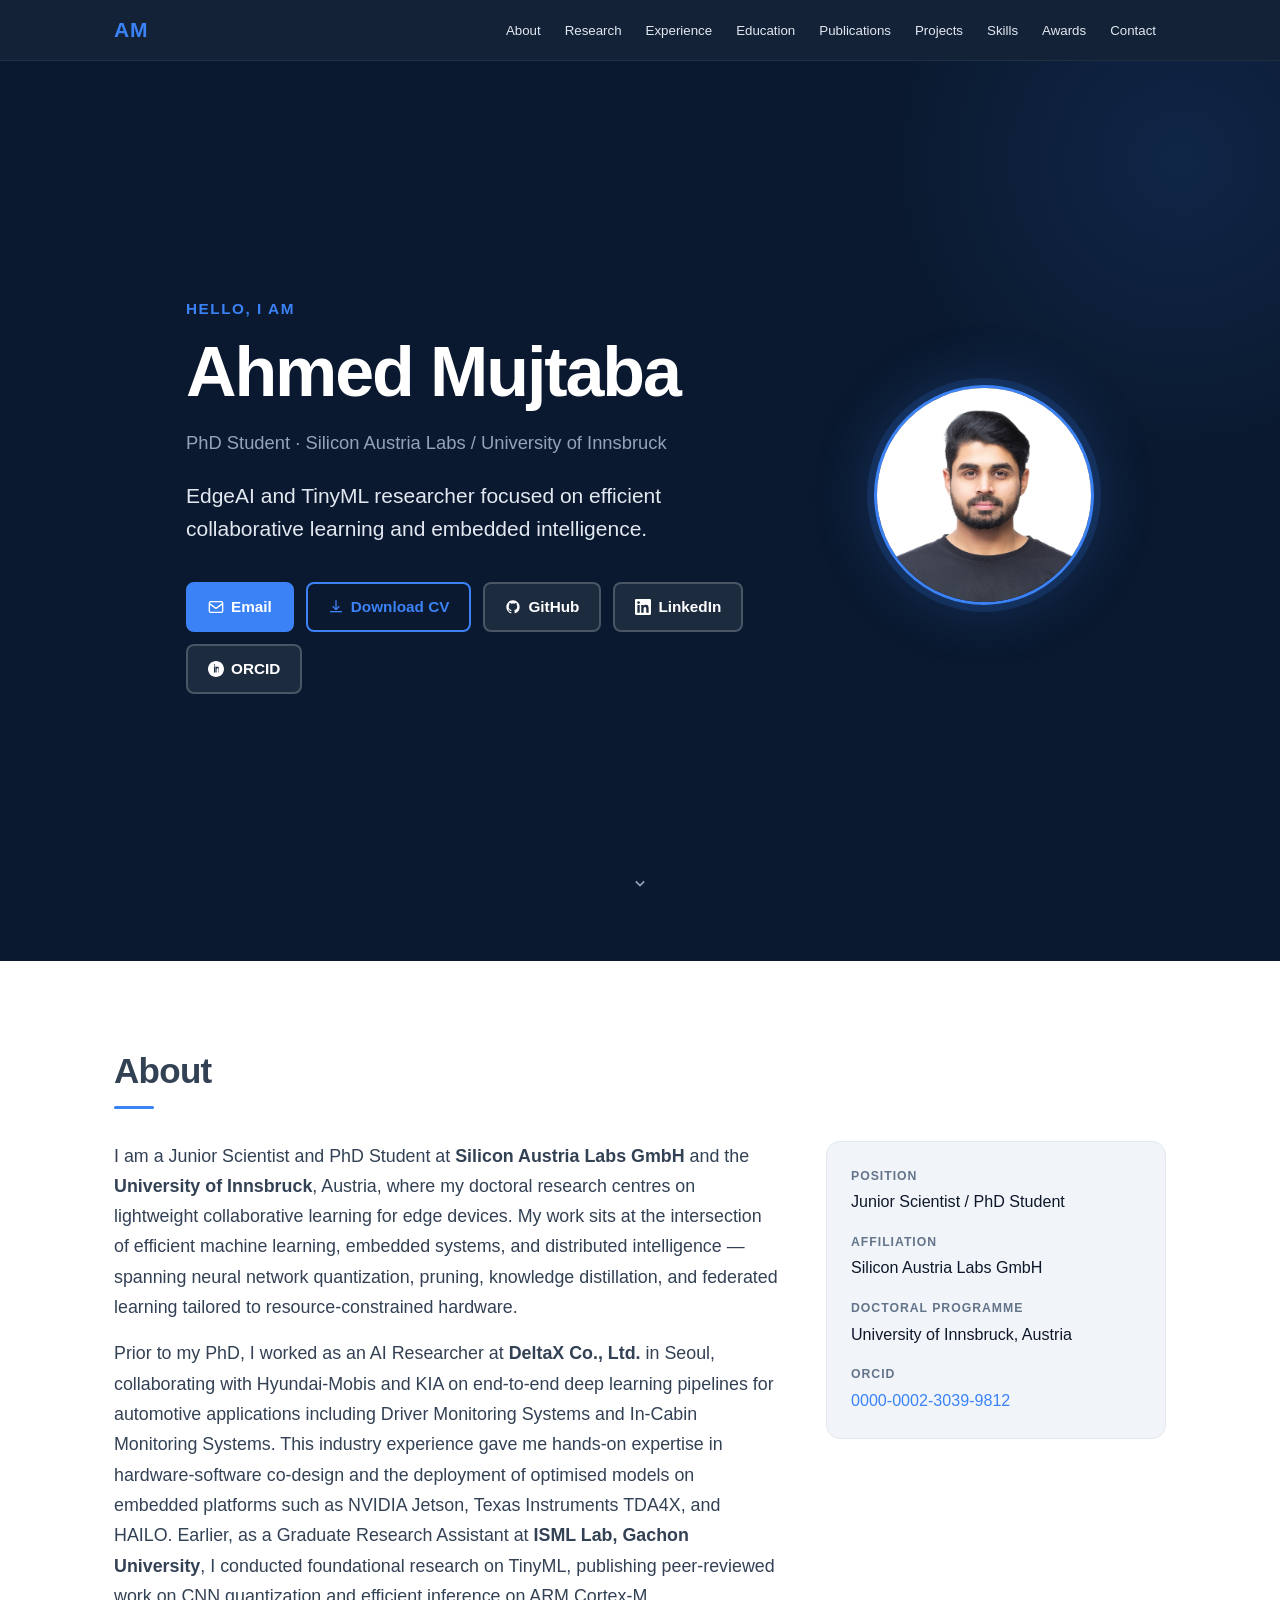
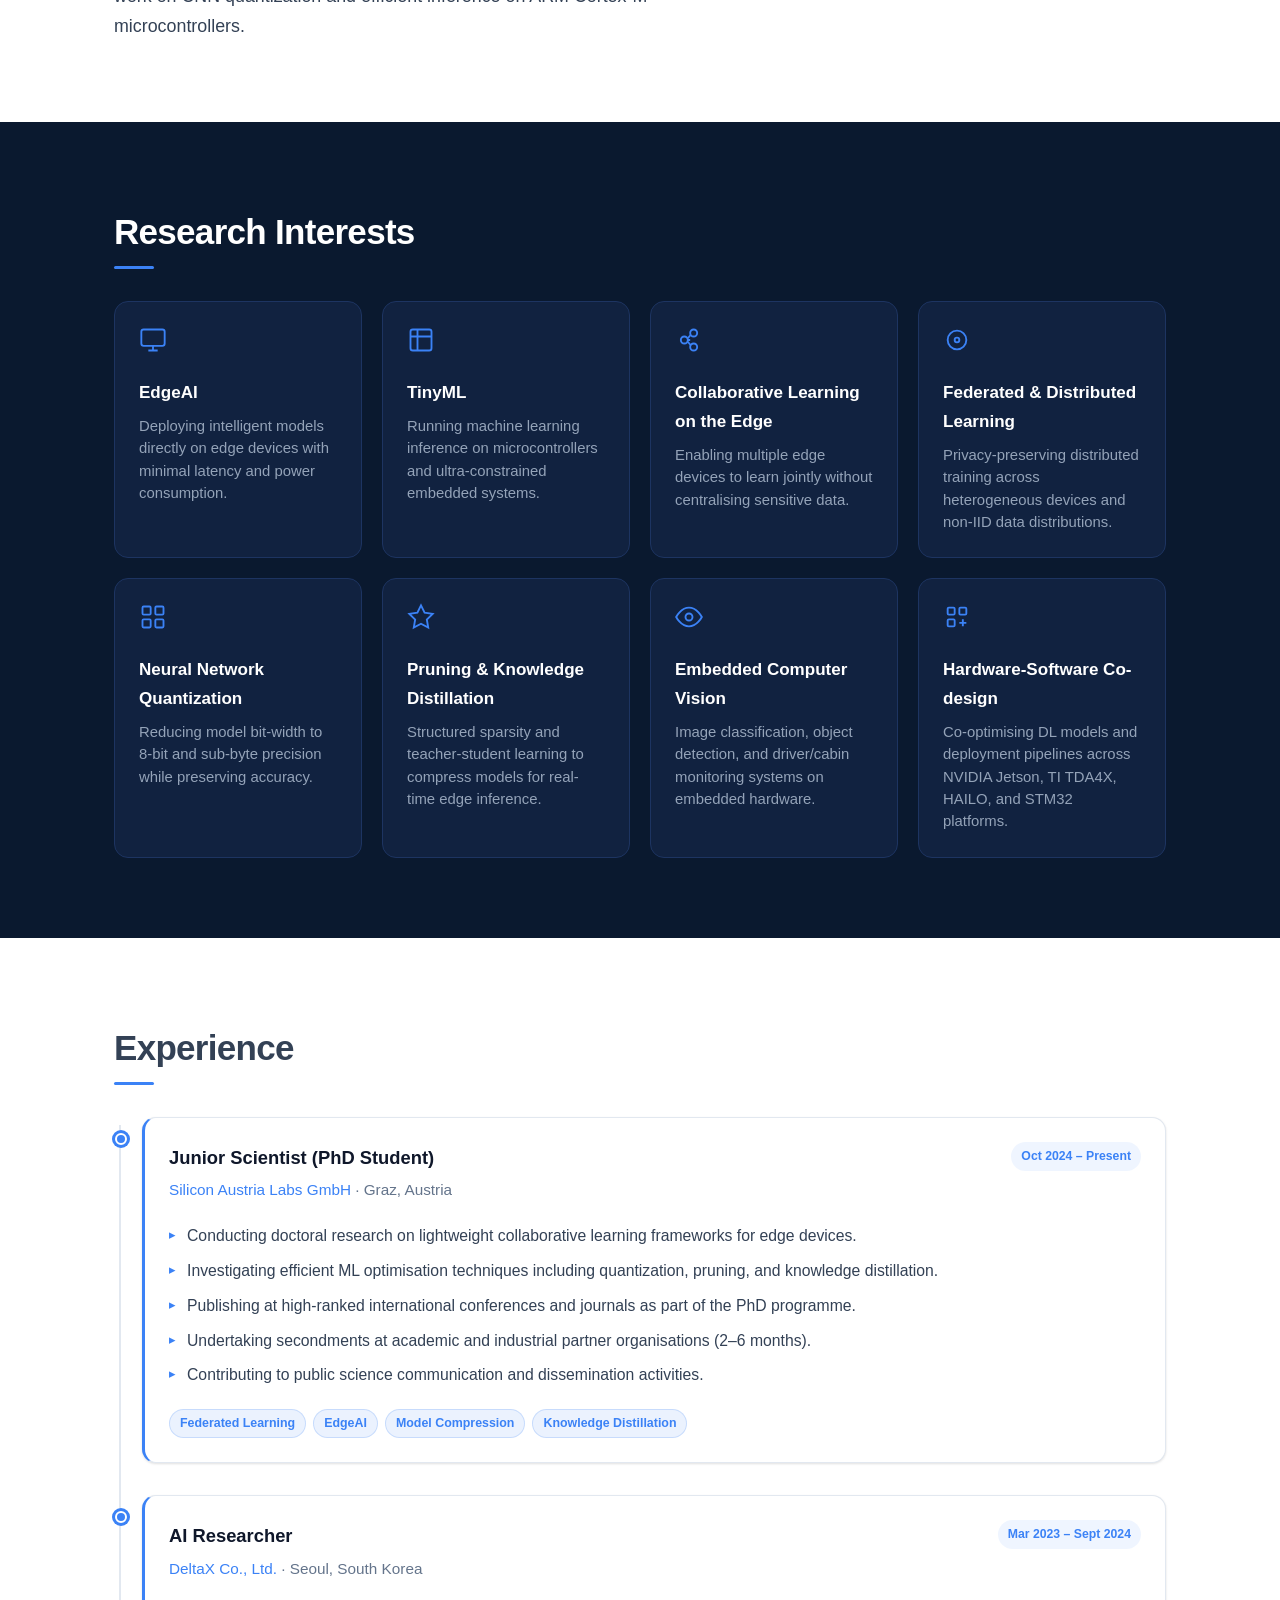
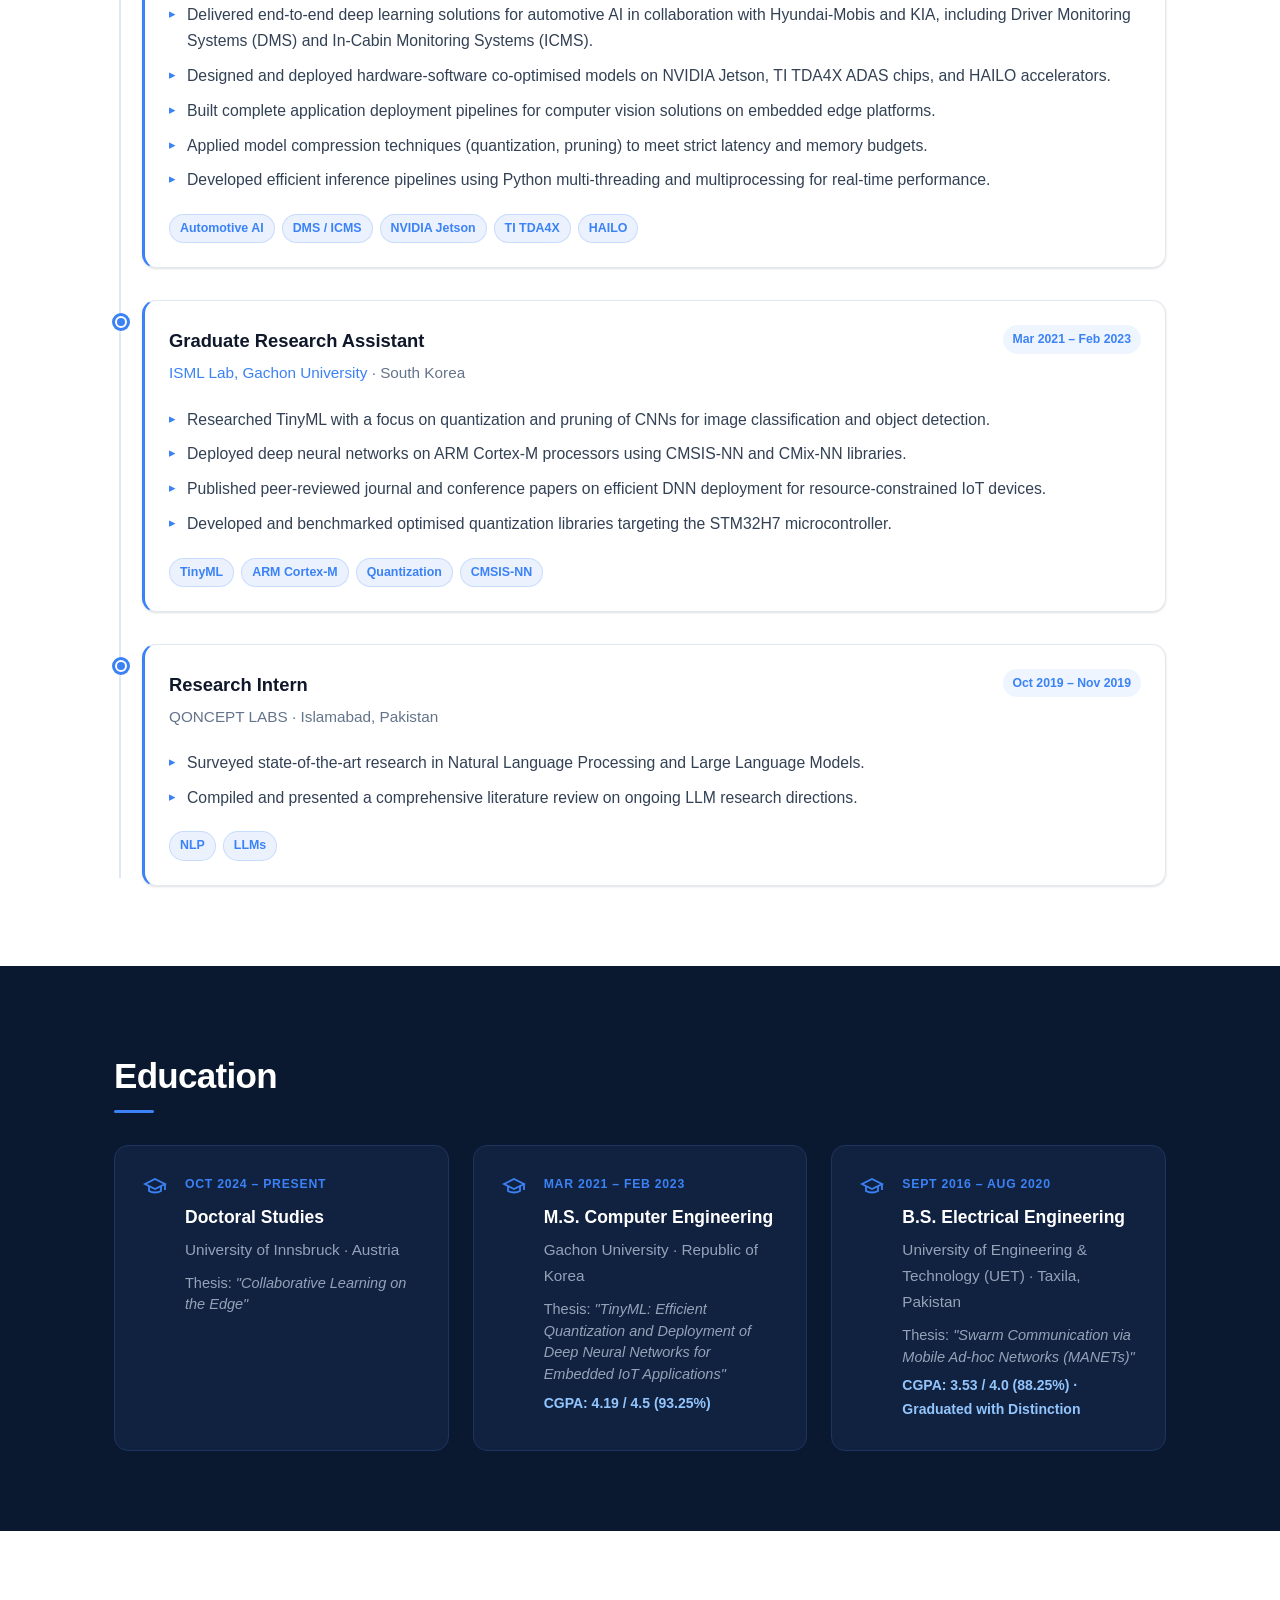
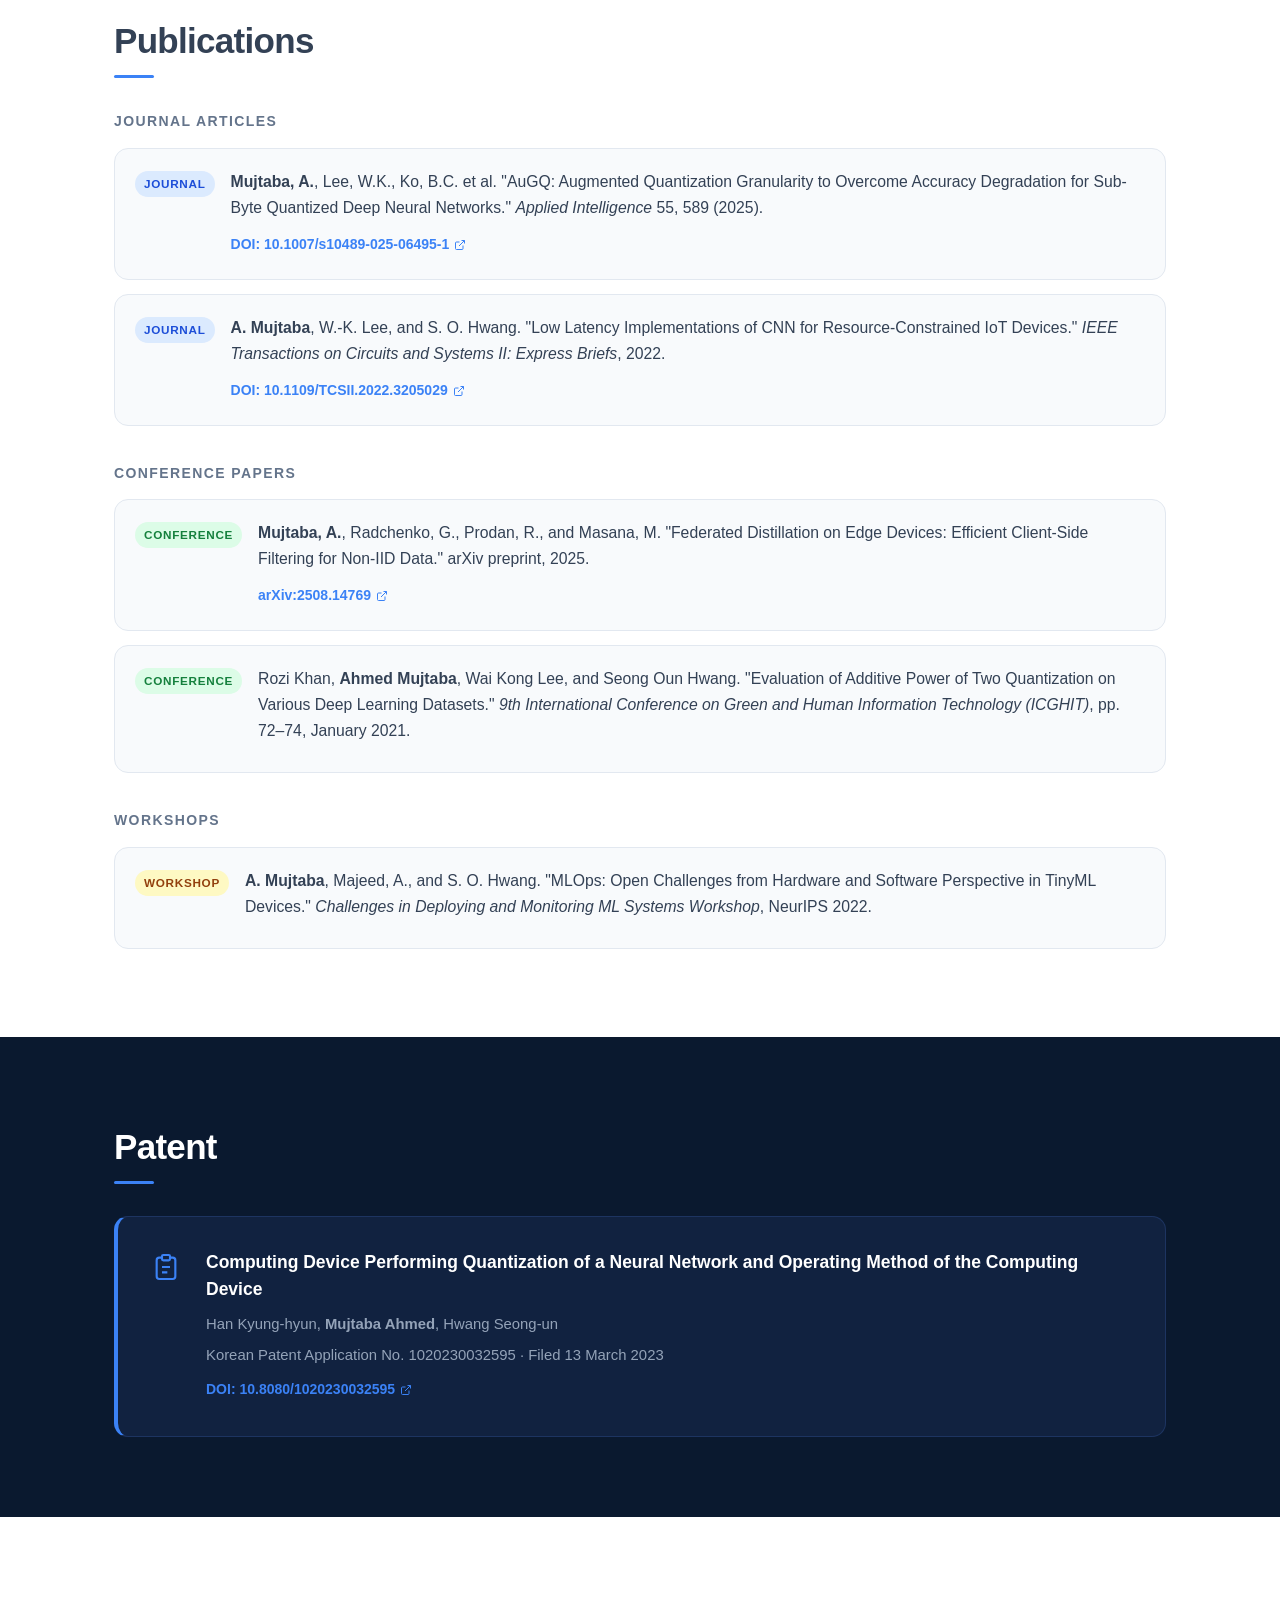
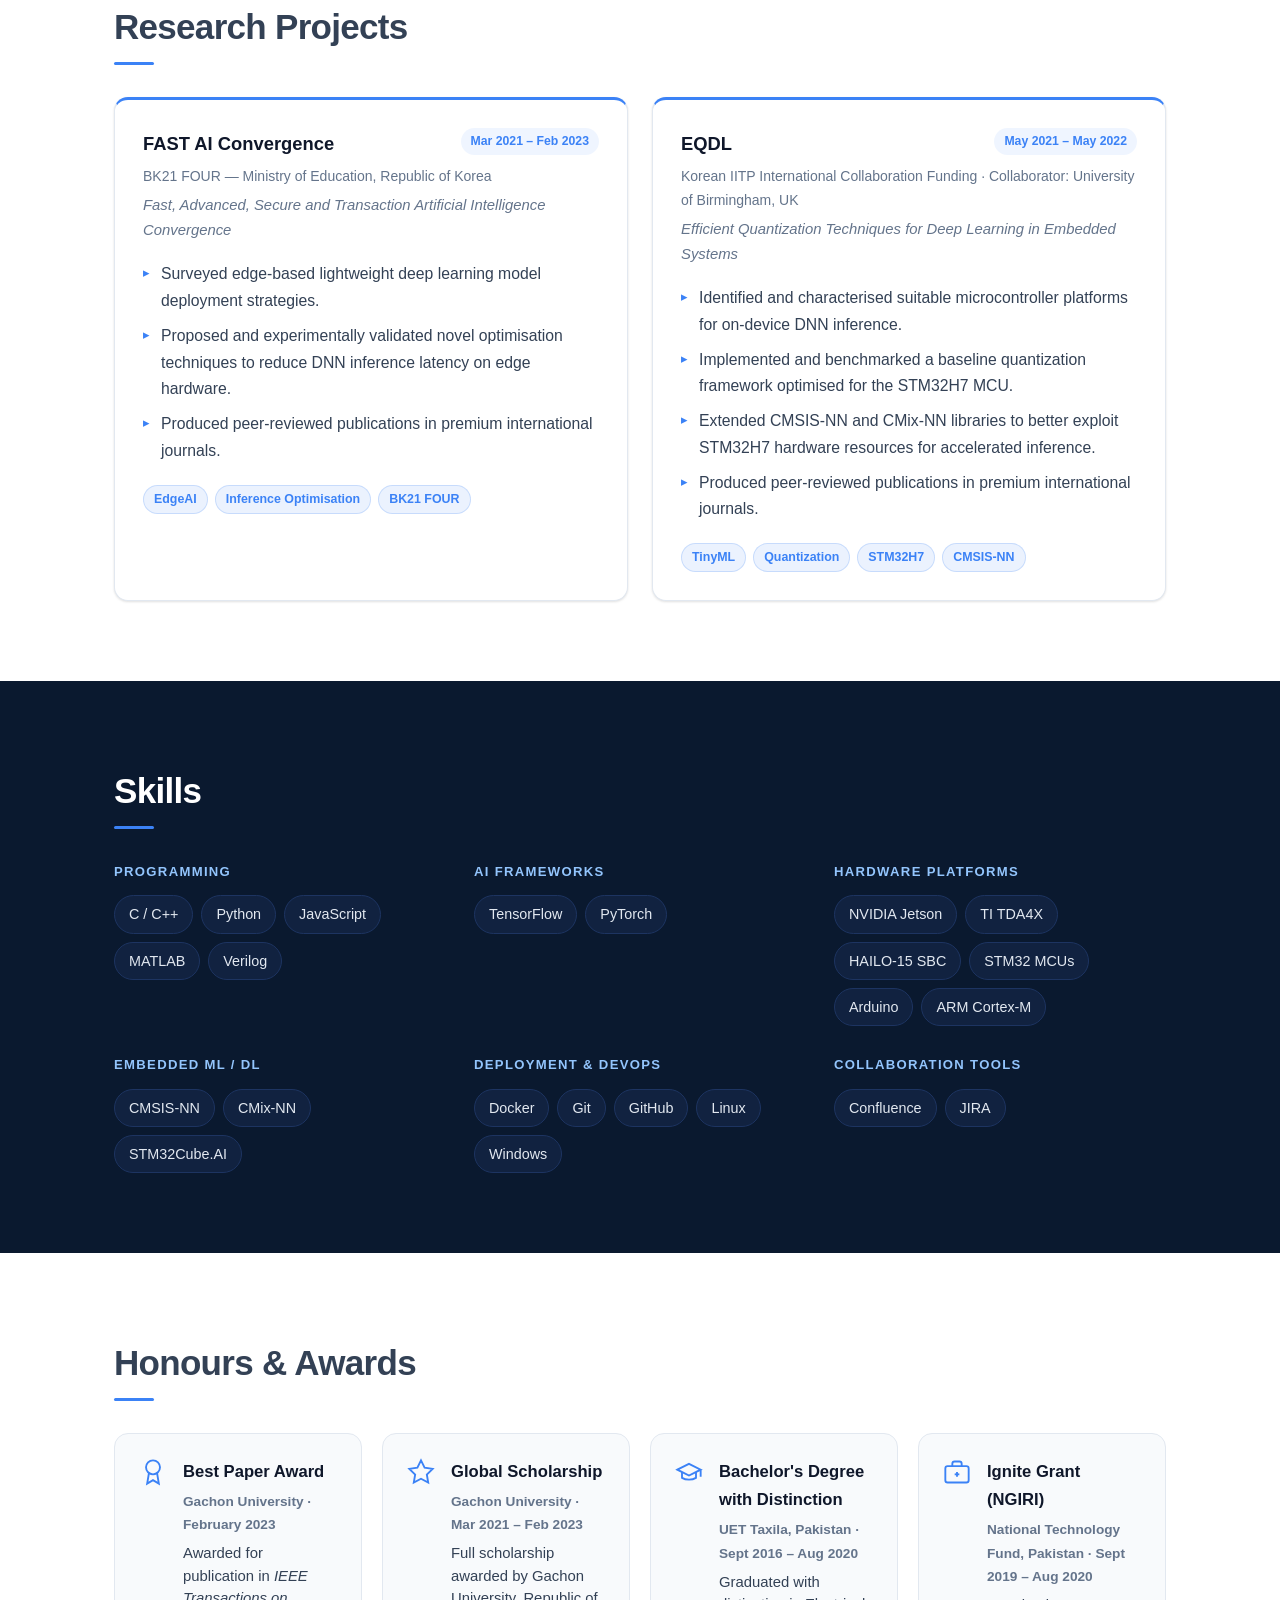
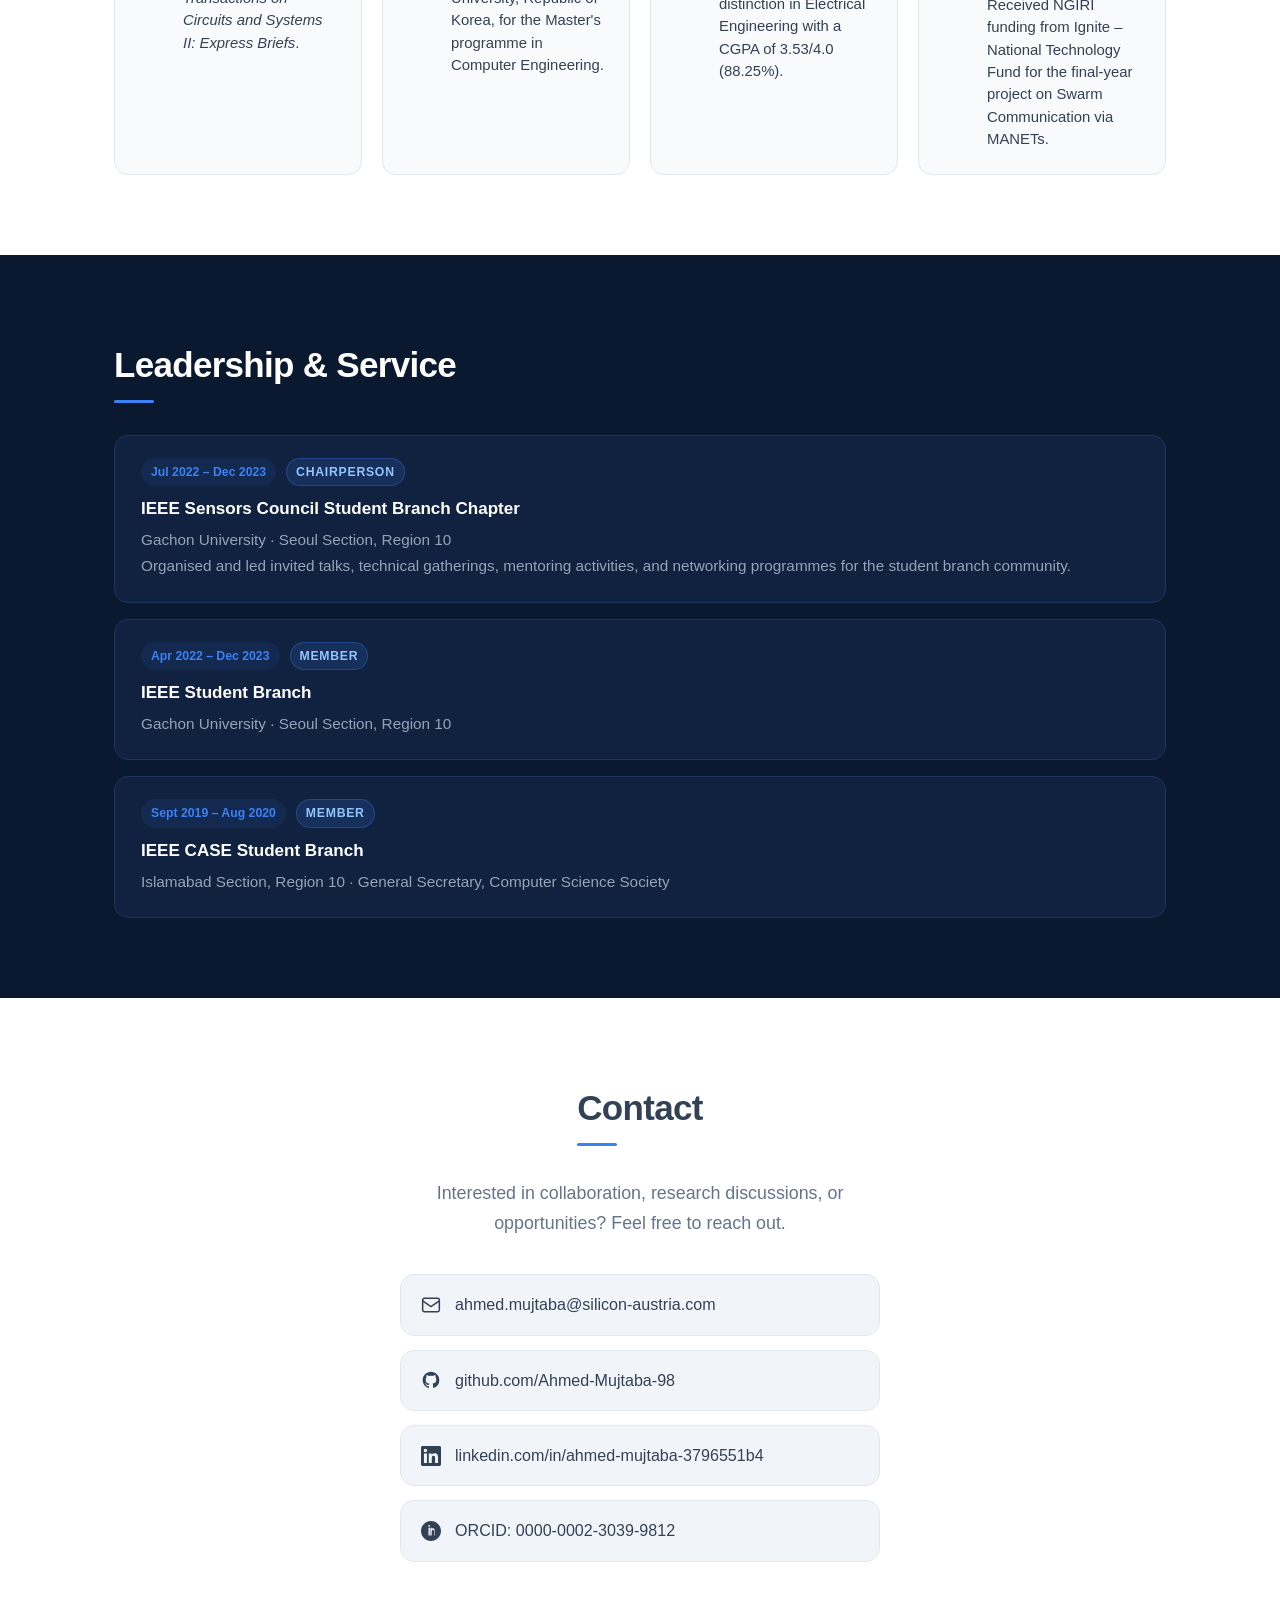
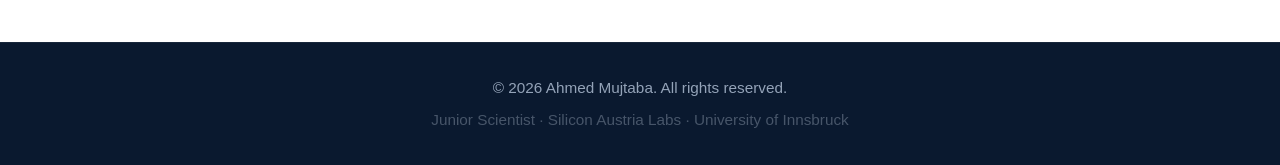
==== index.html @ 3d86408a "index add google tag" ====
<!DOCTYPE html>
<html lang="en">
<head>
  <meta charset="UTF-8" />
  <meta name="viewport" content="width=device-width, initial-scale=1.0" />

  <!-- Primary SEO -->
  <title>Ahmed Mujtaba | EdgeAI &amp; TinyML Researcher | Silicon Austria Labs</title>
  <meta name="description" content="Ahmed Mujtaba is a Junior Scientist and PhD Student at Silicon Austria Labs and University of Innsbruck, Austria. He researches EdgeAI, TinyML, collaborative learning for edge devices, neural network quantization, pruning, and embedded AI deployment." />
  <meta name="author" content="Ahmed Mujtaba" />
  <meta name="keywords" content="Ahmed Mujtaba, Ahmed Mujtaba researcher, Ahmed Mujtaba Silicon Austria Labs, Ahmed Mujtaba TinyML, Ahmed Mujtaba EdgeAI, EdgeAI, TinyML, federated learning, collaborative learning edge, model compression, quantization, pruning, knowledge distillation, embedded AI, neural network, Silicon Austria Labs, University of Innsbruck, Gachon University, DeltaX, automotive AI, embedded computer vision" />
  <meta name="robots" content="index, follow" />
  <meta name="googlebot" content="index, follow" />
  <meta name="google-site-verification" content="SlkqucBfOhakGowJSju3IJIhr0hoMb5O0SwaXNVOKJI" />

  <!-- Canonical -->
  <link rel="canonical" href="https://ahmed-mujtaba-98.github.io/" />

  <!-- Social verification (rel=me helps Google confirm identity) -->
  <link rel="me" href="https://github.com/Ahmed-Mujtaba-98/" />
  <link rel="me" href="https://www.linkedin.com/in/ahmed-mujtaba-3796551b4/" />
  <link rel="me" href="https://orcid.org/0000-0002-3039-9812" />

  <!-- Open Graph (Facebook, WhatsApp, Slack previews) -->
  <meta property="og:type" content="profile" />
  <meta property="og:title" content="Ahmed Mujtaba | EdgeAI &amp; TinyML Researcher" />
  <meta property="og:description" content="Ahmed Mujtaba — Junior Scientist and PhD Student at Silicon Austria Labs and University of Innsbruck. Researching collaborative learning for edge devices, TinyML, model compression, and embedded AI." />
  <meta property="og:url" content="https://ahmed-mujtaba-98.github.io/" />
  <meta property="og:image" content="https://ahmed-mujtaba-98.github.io/assets/profile.jpg" />
  <meta property="og:image:alt" content="Ahmed Mujtaba — EdgeAI and TinyML Researcher" />
  <meta property="og:locale" content="en_US" />
  <meta property="og:site_name" content="Ahmed Mujtaba" />
  <meta property="profile:first_name" content="Ahmed" />
  <meta property="profile:last_name" content="Mujtaba" />

  <!-- Twitter / X Card -->
  <meta name="twitter:card" content="summary" />
  <meta name="twitter:title" content="Ahmed Mujtaba | EdgeAI &amp; TinyML Researcher" />
  <meta name="twitter:description" content="Junior Scientist at Silicon Austria Labs. PhD Student at University of Innsbruck. Research: EdgeAI, TinyML, federated learning, model compression." />
  <meta name="twitter:image" content="https://ahmed-mujtaba-98.github.io/assets/profile.jpg" />
  <meta name="twitter:image:alt" content="Ahmed Mujtaba" />

  <!-- JSON-LD Structured Data — Person (highest-impact for name searches) -->
  <script type="application/ld+json">
  {
    "@context": "https://schema.org",
    "@type": "Person",
    "@id": "https://ahmed-mujtaba-98.github.io/#person",
    "name": "Ahmed Mujtaba",
    "givenName": "Ahmed",
    "familyName": "Mujtaba",
    "url": "https://ahmed-mujtaba-98.github.io/",
    "image": "https://ahmed-mujtaba-98.github.io/assets/profile.jpg",
    "email": "ahmed.mujtaba@silicon-austria.com",
    "jobTitle": "Junior Scientist (PhD Student)",
    "description": "Ahmed Mujtaba is a Junior Scientist and PhD Student at Silicon Austria Labs GmbH and University of Innsbruck, researching lightweight collaborative learning for edge devices, TinyML, neural network quantization, pruning, and embedded AI deployment.",
    "worksFor": {
      "@type": "Organization",
      "name": "Silicon Austria Labs GmbH",
      "url": "https://silicon-austria-labs.com/"
    },
    "affiliation": {
      "@type": "CollegeOrUniversity",
      "name": "University of Innsbruck",
      "url": "https://www.uibk.ac.at/"
    },
    "alumniOf": [
      {
        "@type": "CollegeOrUniversity",
        "name": "Gachon University",
        "address": { "@type": "PostalAddress", "addressCountry": "KR" }
      },
      {
        "@type": "CollegeOrUniversity",
        "name": "University of Engineering and Technology Taxila",
        "address": { "@type": "PostalAddress", "addressCountry": "PK" }
      }
    ],
    "knowsAbout": [
      "EdgeAI", "TinyML", "Federated Learning", "Collaborative Learning",
      "Neural Network Quantization", "Model Pruning", "Knowledge Distillation",
      "Embedded Computer Vision", "Hardware-Software Co-design",
      "Automotive AI", "Driver Monitoring Systems"
    ],
    "hasCredential": [
      {
        "@type": "EducationalOccupationalCredential",
        "credentialCategory": "degree",
        "name": "Master of Science in Computer Engineering",
        "recognizedBy": { "@type": "CollegeOrUniversity", "name": "Gachon University" }
      },
      {
        "@type": "EducationalOccupationalCredential",
        "credentialCategory": "degree",
        "name": "Bachelor of Science in Electrical Engineering",
        "recognizedBy": { "@type": "CollegeOrUniversity", "name": "University of Engineering and Technology Taxila" }
      }
    ],
    "sameAs": [
      "https://github.com/Ahmed-Mujtaba-98/",
      "https://www.linkedin.com/in/ahmed-mujtaba-3796551b4/",
      "https://orcid.org/0000-0002-3039-9812"
    ]
  }
  </script>

  <!-- JSON-LD — WebSite (enables Google Sitelinks Search) -->
  <script type="application/ld+json">
  {
    "@context": "https://schema.org",
    "@type": "WebSite",
    "name": "Ahmed Mujtaba",
    "url": "https://ahmed-mujtaba-98.github.io/",
    "description": "Personal academic and research portfolio of Ahmed Mujtaba — EdgeAI and TinyML researcher at Silicon Austria Labs.",
    "author": {
      "@type": "Person",
      "name": "Ahmed Mujtaba"
    }
  }
  </script>

  <link rel="stylesheet" href="style.css" />
</head>
<body>

  <!-- ===== NAVIGATION ===== -->
  <header class="site-header" id="top">
    <nav class="nav container" aria-label="Main navigation">
      <a class="nav-logo" href="#">AM</a>
      <button class="nav-toggle" id="navToggle" aria-label="Toggle navigation" aria-expanded="false">
        <span></span><span></span><span></span>
      </button>
      <ul class="nav-links" id="navLinks">
        <li><a href="#about">About</a></li>
        <li><a href="#research">Research</a></li>
        <li><a href="#experience">Experience</a></li>
        <li><a href="#education">Education</a></li>
        <li><a href="#publications">Publications</a></li>
        <li><a href="#projects">Projects</a></li>
        <li><a href="#skills">Skills</a></li>
        <li><a href="#awards">Awards</a></li>
        <li><a href="#contact">Contact</a></li>
      </ul>
    </nav>
  </header>

  <main>

    <!-- ===== HERO ===== -->
    <section class="hero" id="hero" aria-labelledby="hero-name">
      <div class="container hero-inner">
        <div class="hero-text">
          <p class="hero-pre">Hello, I am</p>
          <h1 id="hero-name">Ahmed Mujtaba</h1>
          <p class="hero-title">PhD Student · Silicon Austria Labs / University of Innsbruck</p>
          <p class="hero-tagline">EdgeAI and TinyML researcher focused on efficient collaborative learning and embedded intelligence.</p>
          <div class="hero-actions">
            <a href="mailto:ahmed.mujtaba@silicon-austria.com" class="btn btn-primary">
              <svg aria-hidden="true" width="16" height="16" viewBox="0 0 24 24" fill="none" stroke="currentColor" stroke-width="2"><rect x="2" y="4" width="20" height="16" rx="2"/><path d="M2 7l10 7 10-7"/></svg>
              Email
            </a>
            <a href="assets/cv.pdf" class="btn btn-outline" download>
              <svg aria-hidden="true" width="16" height="16" viewBox="0 0 24 24" fill="none" stroke="currentColor" stroke-width="2"><path d="M12 2v13M7 11l5 5 5-5"/><path d="M3 19h18"/></svg>
              Download CV
            </a>
            <a href="https://github.com/Ahmed-Mujtaba-98/" class="btn btn-ghost" target="_blank" rel="noopener noreferrer">
              <svg aria-hidden="true" width="16" height="16" viewBox="0 0 24 24" fill="currentColor"><path d="M12 2C6.477 2 2 6.484 2 12.017c0 4.425 2.865 8.18 6.839 9.504.5.092.682-.217.682-.483 0-.237-.008-.868-.013-1.703-2.782.605-3.369-1.343-3.369-1.343-.454-1.158-1.11-1.466-1.11-1.466-.908-.62.069-.608.069-.608 1.003.07 1.531 1.032 1.531 1.032.892 1.53 2.341 1.088 2.91.832.092-.647.35-1.088.636-1.338-2.22-.253-4.555-1.113-4.555-4.951 0-1.093.39-1.988 1.029-2.688-.103-.253-.446-1.272.098-2.65 0 0 .84-.27 2.75 1.026A9.564 9.564 0 0112 6.844c.85.004 1.705.115 2.504.337 1.909-1.296 2.747-1.027 2.747-1.027.546 1.379.202 2.398.1 2.651.64.7 1.028 1.595 1.028 2.688 0 3.848-2.339 4.695-4.566 4.943.359.309.678.92.678 1.855 0 1.338-.012 2.419-.012 2.747 0 .268.18.58.688.482A10.019 10.019 0 0022 12.017C22 6.484 17.522 2 12 2z"/></svg>
              GitHub
            </a>
            <a href="https://www.linkedin.com/in/ahmed-mujtaba-3796551b4/" class="btn btn-ghost" target="_blank" rel="noopener noreferrer">
              <svg aria-hidden="true" width="16" height="16" viewBox="0 0 24 24" fill="currentColor"><path d="M20.447 20.452h-3.554v-5.569c0-1.328-.027-3.037-1.852-3.037-1.853 0-2.136 1.445-2.136 2.939v5.667H9.351V9h3.414v1.561h.046c.477-.9 1.637-1.85 3.37-1.85 3.601 0 4.267 2.37 4.267 5.455v6.286zM5.337 7.433a2.062 2.062 0 01-2.063-2.065 2.064 2.064 0 112.063 2.065zm1.782 13.019H3.555V9h3.564v11.452zM22.225 0H1.771C.792 0 0 .774 0 1.729v20.542C0 23.227.792 24 1.771 24h20.451C23.2 24 24 23.227 24 22.271V1.729C24 .774 23.2 0 22.222 0h.003z"/></svg>
              LinkedIn
            </a>
            <a href="https://orcid.org/0000-0002-3039-9812" class="btn btn-ghost" target="_blank" rel="noopener noreferrer">
              <svg aria-hidden="true" width="16" height="16" viewBox="0 0 24 24" fill="currentColor"><path d="M12 0C5.372 0 0 5.372 0 12s5.372 12 12 12 12-5.372 12-12S18.628 0 12 0zm-1.374 17.361H8.963V8.24h1.663v9.121zm-.832-10.397a1.036 1.036 0 110-2.072 1.036 1.036 0 010 2.072zm7.601 10.397h-1.663v-4.59c0-1.095-.392-1.843-1.374-1.843-.75 0-1.196.504-1.393 1.003-.072.175-.09.42-.09.665v4.765h-1.663V8.24h1.663v1.304c.221-.34.615-.824 1.494-.824 1.091 0 1.908.712 1.908 2.244l.118 6.397z"/></svg>
              ORCID
            </a>
          </div>
        </div>
        <div class="hero-badge">
          <img src="assets/profile.jpg" alt="Ahmed Mujtaba" class="hero-photo" />
        </div>
      </div>
      <div class="hero-scroll-hint" aria-hidden="true">
        <svg width="20" height="20" viewBox="0 0 24 24" fill="none" stroke="currentColor" stroke-width="2"><path d="M7 10l5 5 5-5"/></svg>
      </div>
    </section>

    <!-- ===== ABOUT ===== -->
    <section class="section section-light" id="about" aria-labelledby="about-heading">
      <div class="container">
        <h2 class="section-title" id="about-heading">About</h2>
        <div class="about-grid">
          <div class="about-bio">
            <p>
              I am a Junior Scientist and PhD Student at <strong>Silicon Austria Labs GmbH</strong> and the <strong>University of Innsbruck</strong>, Austria, where my doctoral research centres on lightweight collaborative learning for edge devices. My work sits at the intersection of efficient machine learning, embedded systems, and distributed intelligence — spanning neural network quantization, pruning, knowledge distillation, and federated learning tailored to resource-constrained hardware.
            </p>
            <p>
              Prior to my PhD, I worked as an AI Researcher at <strong>DeltaX Co., Ltd.</strong> in Seoul, collaborating with Hyundai-Mobis and KIA on end-to-end deep learning pipelines for automotive applications including Driver Monitoring Systems and In-Cabin Monitoring Systems. This industry experience gave me hands-on expertise in hardware-software co-design and the deployment of optimised models on embedded platforms such as NVIDIA Jetson, Texas Instruments TDA4X, and HAILO. Earlier, as a Graduate Research Assistant at <strong>ISML Lab, Gachon University</strong>, I conducted foundational research on TinyML, publishing peer-reviewed work on CNN quantization and efficient inference on ARM Cortex-M microcontrollers.
            </p>
          </div>
          <div class="about-meta">
            <div class="meta-card">
              <div class="meta-item">
                <span class="meta-label">Position</span>
                <span class="meta-value">Junior Scientist / PhD Student</span>
              </div>
              <div class="meta-item">
                <span class="meta-label">Affiliation</span>
                <span class="meta-value">Silicon Austria Labs GmbH</span>
              </div>
              <div class="meta-item">
                <span class="meta-label">Doctoral programme</span>
                <span class="meta-value">University of Innsbruck, Austria</span>
              </div>
              <div class="meta-item">
                <span class="meta-label">ORCID</span>
                <a class="meta-value meta-link" href="https://orcid.org/0000-0002-3039-9812" target="_blank" rel="noopener noreferrer">0000-0002-3039-9812</a>
              </div>
            </div>
          </div>
        </div>
      </div>
    </section>

    <!-- ===== RESEARCH INTERESTS ===== -->
    <section class="section section-dark" id="research" aria-labelledby="research-heading">
      <div class="container">
        <h2 class="section-title" id="research-heading">Research Interests</h2>
        <div class="interest-grid">
          <div class="interest-card">
            <div class="interest-icon" aria-hidden="true">
              <svg width="28" height="28" viewBox="0 0 24 24" fill="none" stroke="currentColor" stroke-width="1.6"><rect x="2" y="3" width="20" height="14" rx="2"/><path d="M8 21h8M12 17v4"/></svg>
            </div>
            <h3>EdgeAI</h3>
            <p>Deploying intelligent models directly on edge devices with minimal latency and power consumption.</p>
          </div>
          <div class="interest-card">
            <div class="interest-icon" aria-hidden="true">
              <svg width="28" height="28" viewBox="0 0 24 24" fill="none" stroke="currentColor" stroke-width="1.6"><path d="M9 3H5a2 2 0 00-2 2v4m6-6h10a2 2 0 012 2v4M9 3v18m0 0h10a2 2 0 002-2V9M9 21H5a2 2 0 01-2-2V9m0 0h18"/></svg>
            </div>
            <h3>TinyML</h3>
            <p>Running machine learning inference on microcontrollers and ultra-constrained embedded systems.</p>
          </div>
          <div class="interest-card">
            <div class="interest-icon" aria-hidden="true">
              <svg width="28" height="28" viewBox="0 0 24 24" fill="none" stroke="currentColor" stroke-width="1.6"><circle cx="8" cy="12" r="3"/><circle cx="16" cy="6" r="3"/><circle cx="16" cy="18" r="3"/><path d="M11 12h2M13.5 7.5l-2.5 3M13.5 16.5l-2.5-3"/></svg>
            </div>
            <h3>Collaborative Learning on the Edge</h3>
            <p>Enabling multiple edge devices to learn jointly without centralising sensitive data.</p>
          </div>
          <div class="interest-card">
            <div class="interest-icon" aria-hidden="true">
              <svg width="28" height="28" viewBox="0 0 24 24" fill="none" stroke="currentColor" stroke-width="1.6"><path d="M4 12a8 8 0 018-8"/><path d="M12 4a8 8 0 018 8"/><path d="M20 12a8 8 0 01-8 8"/><path d="M12 20a8 8 0 01-8-8"/><circle cx="12" cy="12" r="2"/></svg>
            </div>
            <h3>Federated &amp; Distributed Learning</h3>
            <p>Privacy-preserving distributed training across heterogeneous devices and non-IID data distributions.</p>
          </div>
          <div class="interest-card">
            <div class="interest-icon" aria-hidden="true">
              <svg width="28" height="28" viewBox="0 0 24 24" fill="none" stroke="currentColor" stroke-width="1.6"><rect x="3" y="3" width="7" height="7" rx="1"/><rect x="14" y="3" width="7" height="7" rx="1"/><rect x="3" y="14" width="7" height="7" rx="1"/><rect x="14" y="14" width="7" height="7" rx="1"/></svg>
            </div>
            <h3>Neural Network Quantization</h3>
            <p>Reducing model bit-width to 8-bit and sub-byte precision while preserving accuracy.</p>
          </div>
          <div class="interest-card">
            <div class="interest-icon" aria-hidden="true">
              <svg width="28" height="28" viewBox="0 0 24 24" fill="none" stroke="currentColor" stroke-width="1.6"><path d="M12 2l3.09 6.26L22 9.27l-5 4.87 1.18 6.88L12 17.77l-6.18 3.25L7 14.14 2 9.27l6.91-1.01L12 2z"/></svg>
            </div>
            <h3>Pruning &amp; Knowledge Distillation</h3>
            <p>Structured sparsity and teacher-student learning to compress models for real-time edge inference.</p>
          </div>
          <div class="interest-card">
            <div class="interest-icon" aria-hidden="true">
              <svg width="28" height="28" viewBox="0 0 24 24" fill="none" stroke="currentColor" stroke-width="1.6"><path d="M1 12s4-8 11-8 11 8 11 8-4 8-11 8-11-8-11-8z"/><circle cx="12" cy="12" r="3"/></svg>
            </div>
            <h3>Embedded Computer Vision</h3>
            <p>Image classification, object detection, and driver/cabin monitoring systems on embedded hardware.</p>
          </div>
          <div class="interest-card">
            <div class="interest-icon" aria-hidden="true">
              <svg width="28" height="28" viewBox="0 0 24 24" fill="none" stroke="currentColor" stroke-width="1.6"><rect x="4" y="4" width="6" height="6" rx="1"/><rect x="14" y="4" width="6" height="6" rx="1"/><rect x="4" y="14" width="6" height="6" rx="1"/><path d="M17 14v6M14 17h6"/></svg>
            </div>
            <h3>Hardware-Software Co-design</h3>
            <p>Co-optimising DL models and deployment pipelines across NVIDIA Jetson, TI TDA4X, HAILO, and STM32 platforms.</p>
          </div>
        </div>
      </div>
    </section>

    <!-- ===== EXPERIENCE ===== -->
    <section class="section section-light" id="experience" aria-labelledby="experience-heading">
      <div class="container">
        <h2 class="section-title" id="experience-heading">Experience</h2>
        <div class="timeline">

          <article class="timeline-item">
            <div class="timeline-marker" aria-hidden="true"></div>
            <div class="timeline-card">
              <div class="card-header">
                <div>
                  <h3 class="card-title">Junior Scientist (PhD Student)</h3>
                  <p class="card-org"><a href="https://silicon-austria-labs.com/" target="_blank" rel="noopener noreferrer">Silicon Austria Labs GmbH</a> · Graz, Austria</p>
                </div>
                <span class="card-period">Oct 2024 – Present</span>
              </div>
              <ul class="card-bullets">
                <li>Conducting doctoral research on lightweight collaborative learning frameworks for edge devices.</li>
                <li>Investigating efficient ML optimisation techniques including quantization, pruning, and knowledge distillation.</li>
                <li>Publishing at high-ranked international conferences and journals as part of the PhD programme.</li>
                <li>Undertaking secondments at academic and industrial partner organisations (2–6 months).</li>
                <li>Contributing to public science communication and dissemination activities.</li>
              </ul>
              <div class="card-tags">
                <span class="tag">Federated Learning</span>
                <span class="tag">EdgeAI</span>
                <span class="tag">Model Compression</span>
                <span class="tag">Knowledge Distillation</span>
              </div>
            </div>
          </article>

          <article class="timeline-item">
            <div class="timeline-marker" aria-hidden="true"></div>
            <div class="timeline-card">
              <div class="card-header">
                <div>
                  <h3 class="card-title">AI Researcher</h3>
                  <p class="card-org"><a href="http://deltax.ai/" target="_blank" rel="noopener noreferrer">DeltaX Co., Ltd.</a> · Seoul, South Korea</p>
                </div>
                <span class="card-period">Mar 2023 – Sept 2024</span>
              </div>
              <ul class="card-bullets">
                <li>Delivered end-to-end deep learning solutions for automotive AI in collaboration with Hyundai-Mobis and KIA, including Driver Monitoring Systems (DMS) and In-Cabin Monitoring Systems (ICMS).</li>
                <li>Designed and deployed hardware-software co-optimised models on NVIDIA Jetson, TI TDA4X ADAS chips, and HAILO accelerators.</li>
                <li>Built complete application deployment pipelines for computer vision solutions on embedded edge platforms.</li>
                <li>Applied model compression techniques (quantization, pruning) to meet strict latency and memory budgets.</li>
                <li>Developed efficient inference pipelines using Python multi-threading and multiprocessing for real-time performance.</li>
              </ul>
              <div class="card-tags">
                <span class="tag">Automotive AI</span>
                <span class="tag">DMS / ICMS</span>
                <span class="tag">NVIDIA Jetson</span>
                <span class="tag">TI TDA4X</span>
                <span class="tag">HAILO</span>
              </div>
            </div>
          </article>

          <article class="timeline-item">
            <div class="timeline-marker" aria-hidden="true"></div>
            <div class="timeline-card">
              <div class="card-header">
                <div>
                  <h3 class="card-title">Graduate Research Assistant</h3>
                  <p class="card-org"><a href="https://ai-security.github.io/professor_main_e.htm" target="_blank" rel="noopener noreferrer">ISML Lab, Gachon University</a> · South Korea</p>
                </div>
                <span class="card-period">Mar 2021 – Feb 2023</span>
              </div>
              <ul class="card-bullets">
                <li>Researched TinyML with a focus on quantization and pruning of CNNs for image classification and object detection.</li>
                <li>Deployed deep neural networks on ARM Cortex-M processors using CMSIS-NN and CMix-NN libraries.</li>
                <li>Published peer-reviewed journal and conference papers on efficient DNN deployment for resource-constrained IoT devices.</li>
                <li>Developed and benchmarked optimised quantization libraries targeting the STM32H7 microcontroller.</li>
              </ul>
              <div class="card-tags">
                <span class="tag">TinyML</span>
                <span class="tag">ARM Cortex-M</span>
                <span class="tag">Quantization</span>
                <span class="tag">CMSIS-NN</span>
              </div>
            </div>
          </article>

          <article class="timeline-item">
            <div class="timeline-marker" aria-hidden="true"></div>
            <div class="timeline-card">
              <div class="card-header">
                <div>
                  <h3 class="card-title">Research Intern</h3>
                  <p class="card-org">QONCEPT LABS · Islamabad, Pakistan</p>
                </div>
                <span class="card-period">Oct 2019 – Nov 2019</span>
              </div>
              <ul class="card-bullets">
                <li>Surveyed state-of-the-art research in Natural Language Processing and Large Language Models.</li>
                <li>Compiled and presented a comprehensive literature review on ongoing LLM research directions.</li>
              </ul>
              <div class="card-tags">
                <span class="tag">NLP</span>
                <span class="tag">LLMs</span>
              </div>
            </div>
          </article>

        </div>
      </div>
    </section>

    <!-- ===== EDUCATION ===== -->
    <section class="section section-dark" id="education" aria-labelledby="education-heading">
      <div class="container">
        <h2 class="section-title" id="education-heading">Education</h2>
        <div class="edu-grid">

          <article class="edu-card">
            <div class="edu-degree-icon" aria-hidden="true">
              <svg width="24" height="24" viewBox="0 0 24 24" fill="none" stroke="currentColor" stroke-width="1.8"><path d="M22 10v6M2 10l10-5 10 5-10 5z"/><path d="M6 12v5c3.33 2 8.67 2 12 0v-5"/></svg>
            </div>
            <div class="edu-content">
              <span class="edu-period">Oct 2024 – Present</span>
              <h3 class="edu-degree">Doctoral Studies</h3>
              <p class="edu-institution">University of Innsbruck · Austria</p>
              <p class="edu-thesis">Thesis: <em>"Collaborative Learning on the Edge"</em></p>
            </div>
          </article>

          <article class="edu-card">
            <div class="edu-degree-icon" aria-hidden="true">
              <svg width="24" height="24" viewBox="0 0 24 24" fill="none" stroke="currentColor" stroke-width="1.8"><path d="M22 10v6M2 10l10-5 10 5-10 5z"/><path d="M6 12v5c3.33 2 8.67 2 12 0v-5"/></svg>
            </div>
            <div class="edu-content">
              <span class="edu-period">Mar 2021 – Feb 2023</span>
              <h3 class="edu-degree">M.S. Computer Engineering</h3>
              <p class="edu-institution">Gachon University · Republic of Korea</p>
              <p class="edu-thesis">Thesis: <em>"TinyML: Efficient Quantization and Deployment of Deep Neural Networks for Embedded IoT Applications"</em></p>
              <p class="edu-gpa">CGPA: 4.19 / 4.5 (93.25%)</p>
            </div>
          </article>

          <article class="edu-card">
            <div class="edu-degree-icon" aria-hidden="true">
              <svg width="24" height="24" viewBox="0 0 24 24" fill="none" stroke="currentColor" stroke-width="1.8"><path d="M22 10v6M2 10l10-5 10 5-10 5z"/><path d="M6 12v5c3.33 2 8.67 2 12 0v-5"/></svg>
            </div>
            <div class="edu-content">
              <span class="edu-period">Sept 2016 – Aug 2020</span>
              <h3 class="edu-degree">B.S. Electrical Engineering</h3>
              <p class="edu-institution">University of Engineering &amp; Technology (UET) · Taxila, Pakistan</p>
              <p class="edu-thesis">Thesis: <em>"Swarm Communication via Mobile Ad-hoc Networks (MANETs)"</em></p>
              <p class="edu-gpa">CGPA: 3.53 / 4.0 (88.25%) · Graduated with Distinction</p>
            </div>
          </article>

        </div>
      </div>
    </section>

    <!-- ===== PUBLICATIONS ===== -->
    <section class="section section-light" id="publications" aria-labelledby="publications-heading">
      <div class="container">
        <h2 class="section-title" id="publications-heading">Publications</h2>

        <h3 class="pub-category-title">Journal Articles</h3>
        <div class="pub-list">

          <article class="pub-card">
            <div class="pub-badge pub-badge--journal">Journal</div>
            <div class="pub-content">
              <p class="pub-citation">
                <strong>Mujtaba, A.</strong>, Lee, W.K., Ko, B.C. et al.
                "AuGQ: Augmented Quantization Granularity to Overcome Accuracy Degradation for Sub-Byte Quantized Deep Neural Networks."
                <em>Applied Intelligence</em> 55, 589 (2025).
              </p>
              <a class="pub-link" href="https://doi.org/10.1007/s10489-025-06495-1" target="_blank" rel="noopener noreferrer">
                DOI: 10.1007/s10489-025-06495-1
                <svg aria-hidden="true" width="12" height="12" viewBox="0 0 24 24" fill="none" stroke="currentColor" stroke-width="2"><path d="M18 13v6a2 2 0 01-2 2H5a2 2 0 01-2-2V8a2 2 0 012-2h6"/><polyline points="15 3 21 3 21 9"/><line x1="10" y1="14" x2="21" y2="3"/></svg>
              </a>
            </div>
          </article>

          <article class="pub-card">
            <div class="pub-badge pub-badge--journal">Journal</div>
            <div class="pub-content">
              <p class="pub-citation">
                <strong>A. Mujtaba</strong>, W.-K. Lee, and S. O. Hwang.
                "Low Latency Implementations of CNN for Resource-Constrained IoT Devices."
                <em>IEEE Transactions on Circuits and Systems II: Express Briefs</em>, 2022.
              </p>
              <a class="pub-link" href="https://doi.org/10.1109/TCSII.2022.3205029" target="_blank" rel="noopener noreferrer">
                DOI: 10.1109/TCSII.2022.3205029
                <svg aria-hidden="true" width="12" height="12" viewBox="0 0 24 24" fill="none" stroke="currentColor" stroke-width="2"><path d="M18 13v6a2 2 0 01-2 2H5a2 2 0 01-2-2V8a2 2 0 012-2h6"/><polyline points="15 3 21 3 21 9"/><line x1="10" y1="14" x2="21" y2="3"/></svg>
              </a>
            </div>
          </article>

        </div>

        <h3 class="pub-category-title">Conference Papers</h3>
        <div class="pub-list">

          <article class="pub-card">
            <div class="pub-badge pub-badge--conf">Conference</div>
            <div class="pub-content">
              <p class="pub-citation">
                <strong>Mujtaba, A.</strong>, Radchenko, G., Prodan, R., and Masana, M.
                "Federated Distillation on Edge Devices: Efficient Client-Side Filtering for Non-IID Data."
                arXiv preprint, 2025.
              </p>
              <a class="pub-link" href="https://arxiv.org/abs/2508.14769" target="_blank" rel="noopener noreferrer">
                arXiv:2508.14769
                <svg aria-hidden="true" width="12" height="12" viewBox="0 0 24 24" fill="none" stroke="currentColor" stroke-width="2"><path d="M18 13v6a2 2 0 01-2 2H5a2 2 0 01-2-2V8a2 2 0 012-2h6"/><polyline points="15 3 21 3 21 9"/><line x1="10" y1="14" x2="21" y2="3"/></svg>
              </a>
            </div>
          </article>

          <article class="pub-card">
            <div class="pub-badge pub-badge--conf">Conference</div>
            <div class="pub-content">
              <p class="pub-citation">
                Rozi Khan, <strong>Ahmed Mujtaba</strong>, Wai Kong Lee, and Seong Oun Hwang.
                "Evaluation of Additive Power of Two Quantization on Various Deep Learning Datasets."
                <em>9th International Conference on Green and Human Information Technology (ICGHIT)</em>, pp. 72–74, January 2021.
              </p>
            </div>
          </article>

        </div>

        <h3 class="pub-category-title">Workshops</h3>
        <div class="pub-list">

          <article class="pub-card">
            <div class="pub-badge pub-badge--workshop">Workshop</div>
            <div class="pub-content">
              <p class="pub-citation">
                <strong>A. Mujtaba</strong>, Majeed, A., and S. O. Hwang.
                "MLOps: Open Challenges from Hardware and Software Perspective in TinyML Devices."
                <em>Challenges in Deploying and Monitoring ML Systems Workshop</em>, NeurIPS 2022.
              </p>
            </div>
          </article>

        </div>
      </div>
    </section>

    <!-- ===== PATENT ===== -->
    <section class="section section-dark" id="patent" aria-labelledby="patent-heading">
      <div class="container">
        <h2 class="section-title" id="patent-heading">Patent</h2>
        <article class="patent-card">
          <div class="patent-icon" aria-hidden="true">
            <svg width="32" height="32" viewBox="0 0 24 24" fill="none" stroke="currentColor" stroke-width="1.6"><path d="M9 5H7a2 2 0 00-2 2v12a2 2 0 002 2h10a2 2 0 002-2V7a2 2 0 00-2-2h-2"/><rect x="9" y="3" width="6" height="4" rx="1"/><path d="M9 12h6M9 16h4"/></svg>
          </div>
          <div class="patent-content">
            <h3>Computing Device Performing Quantization of a Neural Network and Operating Method of the Computing Device</h3>
            <p class="patent-meta">Han Kyung-hyun, <strong>Mujtaba Ahmed</strong>, Hwang Seong-un</p>
            <p class="patent-meta">Korean Patent Application No. 1020230032595 · Filed 13 March 2023</p>
            <a class="pub-link" href="https://doi.org/10.8080/1020230032595" target="_blank" rel="noopener noreferrer">
              DOI: 10.8080/1020230032595
              <svg aria-hidden="true" width="12" height="12" viewBox="0 0 24 24" fill="none" stroke="currentColor" stroke-width="2"><path d="M18 13v6a2 2 0 01-2 2H5a2 2 0 01-2-2V8a2 2 0 012-2h6"/><polyline points="15 3 21 3 21 9"/><line x1="10" y1="14" x2="21" y2="3"/></svg>
            </a>
          </div>
        </article>
      </div>
    </section>

    <!-- ===== PROJECTS ===== -->
    <section class="section section-light" id="projects" aria-labelledby="projects-heading">
      <div class="container">
        <h2 class="section-title" id="projects-heading">Research Projects</h2>
        <div class="project-grid">

          <article class="project-card">
            <div class="project-header">
              <h3 class="project-title">FAST AI Convergence</h3>
              <span class="project-period">Mar 2021 – Feb 2023</span>
            </div>
            <p class="project-funder">BK21 FOUR — Ministry of Education, Republic of Korea</p>
            <p class="project-full-name">Fast, Advanced, Secure and Transaction Artificial Intelligence Convergence</p>
            <ul class="card-bullets">
              <li>Surveyed edge-based lightweight deep learning model deployment strategies.</li>
              <li>Proposed and experimentally validated novel optimisation techniques to reduce DNN inference latency on edge hardware.</li>
              <li>Produced peer-reviewed publications in premium international journals.</li>
            </ul>
            <div class="card-tags">
              <span class="tag">EdgeAI</span>
              <span class="tag">Inference Optimisation</span>
              <span class="tag">BK21 FOUR</span>
            </div>
          </article>

          <article class="project-card">
            <div class="project-header">
              <h3 class="project-title">EQDL</h3>
              <span class="project-period">May 2021 – May 2022</span>
            </div>
            <p class="project-funder">Korean IITP International Collaboration Funding · Collaborator: University of Birmingham, UK</p>
            <p class="project-full-name">Efficient Quantization Techniques for Deep Learning in Embedded Systems</p>
            <ul class="card-bullets">
              <li>Identified and characterised suitable microcontroller platforms for on-device DNN inference.</li>
              <li>Implemented and benchmarked a baseline quantization framework optimised for the STM32H7 MCU.</li>
              <li>Extended CMSIS-NN and CMix-NN libraries to better exploit STM32H7 hardware resources for accelerated inference.</li>
              <li>Produced peer-reviewed publications in premium international journals.</li>
            </ul>
            <div class="card-tags">
              <span class="tag">TinyML</span>
              <span class="tag">Quantization</span>
              <span class="tag">STM32H7</span>
              <span class="tag">CMSIS-NN</span>
            </div>
          </article>

        </div>
      </div>
    </section>

    <!-- ===== SKILLS ===== -->
    <section class="section section-dark" id="skills" aria-labelledby="skills-heading">
      <div class="container">
        <h2 class="section-title" id="skills-heading">Skills</h2>
        <div class="skills-grid">

          <div class="skill-group">
            <h3 class="skill-group-title">Programming</h3>
            <div class="skill-pills">
              <span class="pill">C / C++</span>
              <span class="pill">Python</span>
              <span class="pill">JavaScript</span>
              <span class="pill">MATLAB</span>
              <span class="pill">Verilog</span>
            </div>
          </div>

          <div class="skill-group">
            <h3 class="skill-group-title">AI Frameworks</h3>
            <div class="skill-pills">
              <span class="pill">TensorFlow</span>
              <span class="pill">PyTorch</span>
            </div>
          </div>

          <div class="skill-group">
            <h3 class="skill-group-title">Hardware Platforms</h3>
            <div class="skill-pills">
              <span class="pill">NVIDIA Jetson</span>
              <span class="pill">TI TDA4X</span>
              <span class="pill">HAILO-15 SBC</span>
              <span class="pill">STM32 MCUs</span>
              <span class="pill">Arduino</span>
              <span class="pill">ARM Cortex-M</span>
            </div>
          </div>

          <div class="skill-group">
            <h3 class="skill-group-title">Embedded ML / DL</h3>
            <div class="skill-pills">
              <span class="pill">CMSIS-NN</span>
              <span class="pill">CMix-NN</span>
              <span class="pill">STM32Cube.AI</span>
            </div>
          </div>

          <div class="skill-group">
            <h3 class="skill-group-title">Deployment &amp; DevOps</h3>
            <div class="skill-pills">
              <span class="pill">Docker</span>
              <span class="pill">Git</span>
              <span class="pill">GitHub</span>
              <span class="pill">Linux</span>
              <span class="pill">Windows</span>
            </div>
          </div>

          <div class="skill-group">
            <h3 class="skill-group-title">Collaboration Tools</h3>
            <div class="skill-pills">
              <span class="pill">Confluence</span>
              <span class="pill">JIRA</span>
            </div>
          </div>

        </div>
      </div>
    </section>

    <!-- ===== AWARDS ===== -->
    <section class="section section-light" id="awards" aria-labelledby="awards-heading">
      <div class="container">
        <h2 class="section-title" id="awards-heading">Honours &amp; Awards</h2>
        <div class="awards-grid">

          <article class="award-card">
            <div class="award-icon" aria-hidden="true">
              <svg width="28" height="28" viewBox="0 0 24 24" fill="none" stroke="currentColor" stroke-width="1.6"><circle cx="12" cy="8" r="6"/><path d="M15.477 12.89L17 22l-5-3-5 3 1.523-9.11"/></svg>
            </div>
            <div class="award-content">
              <h3>Best Paper Award</h3>
              <p class="award-org">Gachon University · February 2023</p>
              <p>Awarded for publication in <em>IEEE Transactions on Circuits and Systems II: Express Briefs</em>.</p>
            </div>
          </article>

          <article class="award-card">
            <div class="award-icon" aria-hidden="true">
              <svg width="28" height="28" viewBox="0 0 24 24" fill="none" stroke="currentColor" stroke-width="1.6"><path d="M12 2l3.09 6.26L22 9.27l-5 4.87 1.18 6.88L12 17.77l-6.18 3.25L7 14.14 2 9.27l6.91-1.01L12 2z"/></svg>
            </div>
            <div class="award-content">
              <h3>Global Scholarship</h3>
              <p class="award-org">Gachon University · Mar 2021 – Feb 2023</p>
              <p>Full scholarship awarded by Gachon University, Republic of Korea, for the Master's programme in Computer Engineering.</p>
            </div>
          </article>

          <article class="award-card">
            <div class="award-icon" aria-hidden="true">
              <svg width="28" height="28" viewBox="0 0 24 24" fill="none" stroke="currentColor" stroke-width="1.6"><path d="M22 10v6M2 10l10-5 10 5-10 5z"/><path d="M6 12v5c3.33 2 8.67 2 12 0v-5"/></svg>
            </div>
            <div class="award-content">
              <h3>Bachelor's Degree with Distinction</h3>
              <p class="award-org">UET Taxila, Pakistan · Sept 2016 – Aug 2020</p>
              <p>Graduated with distinction in Electrical Engineering with a CGPA of 3.53/4.0 (88.25%).</p>
            </div>
          </article>

          <article class="award-card">
            <div class="award-icon" aria-hidden="true">
              <svg width="28" height="28" viewBox="0 0 24 24" fill="none" stroke="currentColor" stroke-width="1.6"><rect x="2" y="7" width="20" height="14" rx="2"/><path d="M16 7V5a2 2 0 00-2-2h-4a2 2 0 00-2 2v2"/><line x1="12" y1="12" x2="12" y2="16"/><line x1="10" y1="14" x2="14" y2="14"/></svg>
            </div>
            <div class="award-content">
              <h3>Ignite Grant (NGIRI)</h3>
              <p class="award-org">National Technology Fund, Pakistan · Sept 2019 – Aug 2020</p>
              <p>Received NGIRI funding from Ignite – National Technology Fund for the final-year project on Swarm Communication via MANETs.</p>
            </div>
          </article>

        </div>
      </div>
    </section>

    <!-- ===== LEADERSHIP ===== -->
    <section class="section section-dark" id="leadership" aria-labelledby="leadership-heading">
      <div class="container">
        <h2 class="section-title" id="leadership-heading">Leadership &amp; Service</h2>
        <div class="leadership-list">

          <article class="leadership-card">
            <div class="leadership-meta">
              <span class="card-period">Jul 2022 – Dec 2023</span>
              <span class="leadership-role-badge">Chairperson</span>
            </div>
            <h3>IEEE Sensors Council Student Branch Chapter</h3>
            <p class="card-org">Gachon University · Seoul Section, Region 10</p>
            <p>Organised and led invited talks, technical gatherings, mentoring activities, and networking programmes for the student branch community.</p>
          </article>

          <article class="leadership-card">
            <div class="leadership-meta">
              <span class="card-period">Apr 2022 – Dec 2023</span>
              <span class="leadership-role-badge">Member</span>
            </div>
            <h3>IEEE Student Branch</h3>
            <p class="card-org">Gachon University · Seoul Section, Region 10</p>
          </article>

          <article class="leadership-card">
            <div class="leadership-meta">
              <span class="card-period">Sept 2019 – Aug 2020</span>
              <span class="leadership-role-badge">Member</span>
            </div>
            <h3>IEEE CASE Student Branch</h3>
            <p class="card-org">Islamabad Section, Region 10 · General Secretary, Computer Science Society</p>
          </article>

        </div>
      </div>
    </section>

    <!-- ===== CONTACT ===== -->
    <section class="section section-light" id="contact" aria-labelledby="contact-heading">
      <div class="container contact-container">
        <h2 class="section-title" id="contact-heading">Contact</h2>
        <p class="contact-intro">Interested in collaboration, research discussions, or opportunities? Feel free to reach out.</p>
        <div class="contact-links">
          <a class="contact-link" href="mailto:ahmed.mujtaba@silicon-austria.com">
            <svg aria-hidden="true" width="20" height="20" viewBox="0 0 24 24" fill="none" stroke="currentColor" stroke-width="1.8"><rect x="2" y="4" width="20" height="16" rx="2"/><path d="M2 7l10 7 10-7"/></svg>
            <span>ahmed.mujtaba@silicon-austria.com</span>
          </a>
          <a class="contact-link" href="https://github.com/Ahmed-Mujtaba-98/" target="_blank" rel="noopener noreferrer">
            <svg aria-hidden="true" width="20" height="20" viewBox="0 0 24 24" fill="currentColor"><path d="M12 2C6.477 2 2 6.484 2 12.017c0 4.425 2.865 8.18 6.839 9.504.5.092.682-.217.682-.483 0-.237-.008-.868-.013-1.703-2.782.605-3.369-1.343-3.369-1.343-.454-1.158-1.11-1.466-1.11-1.466-.908-.62.069-.608.069-.608 1.003.07 1.531 1.032 1.531 1.032.892 1.53 2.341 1.088 2.91.832.092-.647.35-1.088.636-1.338-2.22-.253-4.555-1.113-4.555-4.951 0-1.093.39-1.988 1.029-2.688-.103-.253-.446-1.272.098-2.65 0 0 .84-.27 2.75 1.026A9.564 9.564 0 0112 6.844c.85.004 1.705.115 2.504.337 1.909-1.296 2.747-1.027 2.747-1.027.546 1.379.202 2.398.1 2.651.64.7 1.028 1.595 1.028 2.688 0 3.848-2.339 4.695-4.566 4.943.359.309.678.92.678 1.855 0 1.338-.012 2.419-.012 2.747 0 .268.18.58.688.482A10.019 10.019 0 0022 12.017C22 6.484 17.522 2 12 2z"/></svg>
            <span>github.com/Ahmed-Mujtaba-98</span>
          </a>
          <a class="contact-link" href="https://www.linkedin.com/in/ahmed-mujtaba-3796551b4/" target="_blank" rel="noopener noreferrer">
            <svg aria-hidden="true" width="20" height="20" viewBox="0 0 24 24" fill="currentColor"><path d="M20.447 20.452h-3.554v-5.569c0-1.328-.027-3.037-1.852-3.037-1.853 0-2.136 1.445-2.136 2.939v5.667H9.351V9h3.414v1.561h.046c.477-.9 1.637-1.85 3.37-1.85 3.601 0 4.267 2.37 4.267 5.455v6.286zM5.337 7.433a2.062 2.062 0 01-2.063-2.065 2.064 2.064 0 112.063 2.065zm1.782 13.019H3.555V9h3.564v11.452zM22.225 0H1.771C.792 0 0 .774 0 1.729v20.542C0 23.227.792 24 1.771 24h20.451C23.2 24 24 23.227 24 22.271V1.729C24 .774 23.2 0 22.222 0h.003z"/></svg>
            <span>linkedin.com/in/ahmed-mujtaba-3796551b4</span>
          </a>
          <a class="contact-link" href="https://orcid.org/0000-0002-3039-9812" target="_blank" rel="noopener noreferrer">
            <svg aria-hidden="true" width="20" height="20" viewBox="0 0 24 24" fill="currentColor"><path d="M12 0C5.372 0 0 5.372 0 12s5.372 12 12 12 12-5.372 12-12S18.628 0 12 0zm-1.374 17.361H8.963V8.24h1.663v9.121zm-.832-10.397a1.036 1.036 0 110-2.072 1.036 1.036 0 010 2.072zm7.601 10.397h-1.663v-4.59c0-1.095-.392-1.843-1.374-1.843-.75 0-1.196.504-1.393 1.003-.072.175-.09.42-.09.665v4.765h-1.663V8.24h1.663v1.304c.221-.34.615-.824 1.494-.824 1.091 0 1.908.712 1.908 2.244l.118 6.397z"/></svg>
            <span>ORCID: 0000-0002-3039-9812</span>
          </a>
        </div>
      </div>
    </section>

  </main>

  <!-- ===== FOOTER ===== -->
  <footer class="site-footer">
    <div class="container footer-inner">
      <p>&copy; <span id="year"></span> Ahmed Mujtaba. All rights reserved.</p>
      <p class="footer-sub">Junior Scientist · Silicon Austria Labs · University of Innsbruck</p>
    </div>
  </footer>

  <script src="script.js"></script>
</body>
</html>
---- style.css ----
/* =====================================================
   TOKENS & RESET
   ===================================================== */
:root {
  --navy:       #0a192f;
  --navy-mid:   #112240;
  --navy-light: #1d3461;
  --accent:     #3b82f6;
  --accent-dim: #1d4ed8;
  --accent-glow:#93c5fd;
  --white:      #ffffff;
  --off-white:  #f8fafc;
  --slate-100:  #f1f5f9;
  --slate-200:  #e2e8f0;
  --slate-400:  #94a3b8;
  --slate-600:  #475569;
  --slate-800:  #1e293b;
  --text-dark:  #0f172a;
  --text-body:  #334155;
  --text-muted: #64748b;
  --radius-sm:  4px;
  --radius:     8px;
  --radius-lg:  14px;
  --shadow-sm:  0 1px 3px rgba(0,0,0,.08), 0 1px 2px rgba(0,0,0,.05);
  --shadow:     0 4px 16px rgba(0,0,0,.10);
  --shadow-lg:  0 10px 36px rgba(0,0,0,.14);
  --transition: 200ms ease;
  --max-w:      1100px;
  --section-gap:80px;
}

*, *::before, *::after { box-sizing: border-box; margin: 0; padding: 0; }

html {
  scroll-behavior: smooth;
  font-size: 16px;
}

body {
  font-family: -apple-system, BlinkMacSystemFont, "Segoe UI", Roboto, Oxygen,
               Ubuntu, Cantarell, "Helvetica Neue", sans-serif;
  color: var(--text-body);
  background: var(--white);
  line-height: 1.7;
  -webkit-font-smoothing: antialiased;
}

img { max-width: 100%; display: block; }
a  { color: var(--accent); text-decoration: none; }
a:hover { text-decoration: underline; }
ul { list-style: none; }

/* =====================================================
   UTILITIES
   ===================================================== */
.container {
  max-width: var(--max-w);
  margin: 0 auto;
  padding: 0 24px;
}

.section {
  padding: var(--section-gap) 0;
}

.section-light { background: var(--white); }
.section-dark  { background: var(--navy); color: var(--white); }

.section-title {
  font-size: clamp(1.5rem, 3vw, 2rem);
  font-weight: 700;
  letter-spacing: -0.02em;
  margin-bottom: 40px;
  position: relative;
  display: inline-block;
}
.section-title::after {
  content: "";
  position: absolute;
  left: 0; bottom: -8px;
  width: 40px; height: 3px;
  background: var(--accent);
  border-radius: 2px;
}

/* =====================================================
   BUTTONS
   ===================================================== */
.btn {
  display: inline-flex;
  align-items: center;
  gap: 7px;
  padding: 10px 20px;
  border-radius: var(--radius);
  font-size: .875rem;
  font-weight: 600;
  cursor: pointer;
  transition: background var(--transition), color var(--transition),
              border-color var(--transition), box-shadow var(--transition),
              transform var(--transition);
  border: 2px solid transparent;
  white-space: nowrap;
}
.btn:hover { transform: translateY(-1px); text-decoration: none; }

.btn-primary {
  background: var(--accent);
  color: var(--white);
  border-color: var(--accent);
}
.btn-primary:hover { background: var(--accent-dim); border-color: var(--accent-dim); }

.btn-outline {
  background: transparent;
  color: var(--accent);
  border-color: var(--accent);
}
.btn-outline:hover { background: var(--accent); color: var(--white); }

.btn-ghost {
  background: rgba(255,255,255,.08);
  color: var(--white);
  border-color: rgba(255,255,255,.2);
}
.btn-ghost:hover { background: rgba(255,255,255,.16); border-color: rgba(255,255,255,.4); }

/* =====================================================
   NAVIGATION
   ===================================================== */
.site-header {
  position: sticky;
  top: 0;
  z-index: 100;
  background: rgba(10, 25, 47, .96);
  backdrop-filter: blur(12px);
  border-bottom: 1px solid rgba(255,255,255,.06);
}

.nav {
  display: flex;
  align-items: center;
  justify-content: space-between;
  height: 60px;
}

.nav-logo {
  font-size: 1.2rem;
  font-weight: 800;
  color: var(--accent);
  letter-spacing: .04em;
  flex-shrink: 0;
  text-decoration: none;
}

.nav-links {
  display: flex;
  align-items: center;
  gap: 4px;
  flex-wrap: wrap;
}

.nav-links a {
  color: var(--slate-200);
  font-size: .8rem;
  font-weight: 500;
  padding: 6px 10px;
  border-radius: var(--radius-sm);
  transition: color var(--transition), background var(--transition);
  text-decoration: none;
  white-space: nowrap;
}
.nav-links a:hover,
.nav-links a.active { color: var(--accent-glow); background: rgba(59,130,246,.1); }

/* Hamburger */
.nav-toggle {
  display: none;
  flex-direction: column;
  gap: 5px;
  background: none;
  border: none;
  cursor: pointer;
  padding: 4px;
}
.nav-toggle span {
  display: block;
  width: 22px; height: 2px;
  background: var(--white);
  border-radius: 2px;
  transition: transform var(--transition), opacity var(--transition);
}

/* =====================================================
   HERO
   ===================================================== */
.hero {
  background: var(--navy);
  min-height: 100svh;
  display: flex;
  flex-direction: column;
  justify-content: center;
  padding: 80px 0 60px;
  position: relative;
  overflow: hidden;
}

.hero::before {
  content: "";
  position: absolute;
  top: -200px; right: -200px;
  width: 600px; height: 600px;
  background: radial-gradient(circle, rgba(59,130,246,.12) 0%, transparent 70%);
  pointer-events: none;
}

.hero-inner {
  display: flex;
  align-items: center;
  justify-content: space-between;
  gap: 48px;
  flex: 1;
}

.hero-text { max-width: 640px; }

.hero-pre {
  color: var(--accent);
  font-size: .875rem;
  font-weight: 600;
  letter-spacing: .1em;
  text-transform: uppercase;
  margin-bottom: 12px;
}

.hero-text h1 {
  font-size: clamp(2.4rem, 6vw, 4rem);
  font-weight: 800;
  color: var(--white);
  line-height: 1.1;
  letter-spacing: -0.03em;
  margin-bottom: 16px;
}

.hero-title {
  color: var(--slate-400);
  font-size: clamp(.9rem, 2vw, 1.05rem);
  margin-bottom: 20px;
  font-weight: 400;
}

.hero-tagline {
  color: var(--slate-200);
  font-size: clamp(1rem, 2.2vw, 1.2rem);
  line-height: 1.6;
  margin-bottom: 36px;
  max-width: 520px;
}

.hero-actions {
  display: flex;
  flex-wrap: wrap;
  gap: 12px;
}

/* Avatar / profile photo */
.hero-badge {
  flex-shrink: 0;
}

.hero-photo {
  width: 220px;
  height: 220px;
  border-radius: 50%;
  object-fit: cover;
  object-position: center top;
  border: 3px solid var(--accent);
  box-shadow:
    0 0 0 7px rgba(59,130,246,.15),
    0 0 60px rgba(59,130,246,.25);
  display: block;
}

/* Scroll hint */
.hero-scroll-hint {
  display: flex;
  justify-content: center;
  padding: 24px 0 8px;
  color: var(--slate-400);
  animation: bounce 2s infinite;
}

@keyframes bounce {
  0%, 100% { transform: translateY(0); }
  50%       { transform: translateY(6px); }
}

/* =====================================================
   ABOUT
   ===================================================== */
.about-grid {
  display: grid;
  grid-template-columns: 1fr 340px;
  gap: 48px;
  align-items: start;
}

.about-bio p {
  color: var(--text-body);
  margin-bottom: 16px;
  font-size: 1.02rem;
}
.about-bio p:last-child { margin-bottom: 0; }

.meta-card {
  background: var(--slate-100);
  border: 1px solid var(--slate-200);
  border-radius: var(--radius-lg);
  padding: 24px;
  display: flex;
  flex-direction: column;
  gap: 16px;
}

.meta-item {
  display: flex;
  flex-direction: column;
  gap: 2px;
}

.meta-label {
  font-size: .72rem;
  font-weight: 700;
  text-transform: uppercase;
  letter-spacing: .08em;
  color: var(--text-muted);
}

.meta-value {
  font-size: .92rem;
  font-weight: 500;
  color: var(--text-dark);
}

.meta-link { color: var(--accent); }
.meta-link:hover { text-decoration: underline; }

/* =====================================================
   RESEARCH INTERESTS
   ===================================================== */
.interest-grid {
  display: grid;
  grid-template-columns: repeat(auto-fill, minmax(240px, 1fr));
  gap: 20px;
}

.interest-card {
  background: var(--navy-mid);
  border: 1px solid var(--navy-light);
  border-radius: var(--radius-lg);
  padding: 24px;
  transition: border-color var(--transition), transform var(--transition), box-shadow var(--transition);
}
.interest-card:hover {
  border-color: var(--accent);
  transform: translateY(-3px);
  box-shadow: 0 8px 24px rgba(59,130,246,.15);
}

.interest-icon {
  color: var(--accent);
  margin-bottom: 14px;
}

.interest-card h3 {
  font-size: .975rem;
  font-weight: 700;
  color: var(--white);
  margin-bottom: 8px;
}

.interest-card p {
  font-size: .85rem;
  color: var(--slate-400);
  line-height: 1.5;
}

/* =====================================================
   TIMELINE (EXPERIENCE)
   ===================================================== */
.timeline {
  position: relative;
  padding-left: 28px;
}

.timeline::before {
  content: "";
  position: absolute;
  left: 5px; top: 8px; bottom: 8px;
  width: 2px;
  background: var(--slate-200);
}

.timeline-item {
  position: relative;
  margin-bottom: 32px;
}
.timeline-item:last-child { margin-bottom: 0; }

.timeline-marker {
  position: absolute;
  left: -27px; top: 16px;
  width: 12px; height: 12px;
  border-radius: 50%;
  background: var(--accent);
  border: 2px solid var(--white);
  box-shadow: 0 0 0 3px var(--accent);
}

.timeline-card {
  background: var(--white);
  border: 1px solid var(--slate-200);
  border-left: 3px solid var(--accent);
  border-radius: var(--radius-lg);
  padding: 24px;
  box-shadow: var(--shadow-sm);
  transition: box-shadow var(--transition), transform var(--transition);
}
.timeline-card:hover {
  box-shadow: var(--shadow);
  transform: translateX(3px);
}

.card-header {
  display: flex;
  justify-content: space-between;
  align-items: flex-start;
  gap: 16px;
  margin-bottom: 16px;
  flex-wrap: wrap;
}

.card-title {
  font-size: 1.05rem;
  font-weight: 700;
  color: var(--text-dark);
  margin-bottom: 4px;
}

.card-org {
  font-size: .875rem;
  color: var(--text-muted);
}
.card-org a { color: var(--accent); }
.card-org a:hover { text-decoration: underline; }

.card-period {
  font-size: .78rem;
  font-weight: 600;
  color: var(--accent);
  white-space: nowrap;
  background: rgba(59,130,246,.08);
  padding: 4px 10px;
  border-radius: 20px;
  flex-shrink: 0;
}

.card-bullets {
  margin-bottom: 16px;
}
.card-bullets li {
  font-size: .9rem;
  color: var(--text-body);
  padding: 4px 0 4px 18px;
  position: relative;
}
.card-bullets li::before {
  content: "▸";
  position: absolute; left: 0;
  color: var(--accent);
  font-size: .75rem;
  top: 5px;
}

.card-tags {
  display: flex;
  flex-wrap: wrap;
  gap: 7px;
}

.tag {
  font-size: .72rem;
  font-weight: 600;
  padding: 3px 10px;
  border-radius: 20px;
  background: rgba(59,130,246,.1);
  color: var(--accent);
  border: 1px solid rgba(59,130,246,.2);
}

/* =====================================================
   EDUCATION
   ===================================================== */
.edu-grid {
  display: grid;
  grid-template-columns: repeat(auto-fill, minmax(300px, 1fr));
  gap: 24px;
}

.edu-card {
  background: var(--navy-mid);
  border: 1px solid var(--navy-light);
  border-radius: var(--radius-lg);
  padding: 28px;
  display: flex;
  gap: 18px;
  align-items: flex-start;
  transition: border-color var(--transition), transform var(--transition);
}
.edu-card:hover {
  border-color: var(--accent);
  transform: translateY(-3px);
}

.edu-degree-icon { color: var(--accent); flex-shrink: 0; }

.edu-period {
  font-size: .75rem;
  font-weight: 600;
  color: var(--accent);
  text-transform: uppercase;
  letter-spacing: .06em;
  margin-bottom: 8px;
  display: block;
}

.edu-degree {
  font-size: 1rem;
  font-weight: 700;
  color: var(--white);
  margin-bottom: 4px;
}

.edu-institution {
  font-size: .875rem;
  color: var(--slate-400);
  margin-bottom: 10px;
}

.edu-thesis {
  font-size: .83rem;
  color: var(--slate-400);
  line-height: 1.5;
  margin-bottom: 6px;
}

.edu-gpa {
  font-size: .8rem;
  color: var(--accent-glow);
  font-weight: 600;
}

/* =====================================================
   PUBLICATIONS
   ===================================================== */
.pub-category-title {
  font-size: .8rem;
  font-weight: 700;
  text-transform: uppercase;
  letter-spacing: .1em;
  color: var(--text-muted);
  margin-bottom: 14px;
  margin-top: 36px;
}
.pub-category-title:first-of-type { margin-top: 0; }

.pub-list {
  display: flex;
  flex-direction: column;
  gap: 14px;
  margin-bottom: 8px;
}

.pub-card {
  display: flex;
  gap: 16px;
  background: var(--off-white);
  border: 1px solid var(--slate-200);
  border-radius: var(--radius-lg);
  padding: 20px;
  transition: box-shadow var(--transition), transform var(--transition);
  align-items: flex-start;
}
.pub-card:hover {
  box-shadow: var(--shadow);
  transform: translateY(-2px);
}

.pub-badge {
  flex-shrink: 0;
  font-size: .68rem;
  font-weight: 700;
  text-transform: uppercase;
  letter-spacing: .06em;
  padding: 3px 9px;
  border-radius: 20px;
  margin-top: 2px;
}

.pub-badge--journal  { background: #dbeafe; color: #1d4ed8; }
.pub-badge--conf     { background: #dcfce7; color: #15803d; }
.pub-badge--workshop { background: #fef9c3; color: #92400e; }

.pub-content { flex: 1; }

.pub-citation {
  font-size: .9rem;
  color: var(--text-body);
  line-height: 1.65;
  margin-bottom: 8px;
}

.pub-link {
  display: inline-flex;
  align-items: center;
  gap: 5px;
  font-size: .8rem;
  font-weight: 600;
  color: var(--accent);
}
.pub-link:hover { text-decoration: underline; }

/* =====================================================
   PATENT
   ===================================================== */
.patent-card {
  display: flex;
  gap: 24px;
  align-items: flex-start;
  background: var(--navy-mid);
  border: 1px solid var(--navy-light);
  border-left: 4px solid var(--accent);
  border-radius: var(--radius-lg);
  padding: 32px;
}

.patent-icon { color: var(--accent); flex-shrink: 0; margin-top: 2px; }

.patent-content h3 {
  font-size: 1rem;
  font-weight: 700;
  color: var(--white);
  margin-bottom: 10px;
  line-height: 1.5;
}

.patent-meta {
  font-size: .85rem;
  color: var(--slate-400);
  margin-bottom: 6px;
}

/* =====================================================
   PROJECTS
   ===================================================== */
.project-grid {
  display: grid;
  grid-template-columns: repeat(auto-fill, minmax(440px, 1fr));
  gap: 24px;
}

.project-card {
  background: var(--white);
  border: 1px solid var(--slate-200);
  border-top: 3px solid var(--accent);
  border-radius: var(--radius-lg);
  padding: 28px;
  box-shadow: var(--shadow-sm);
  transition: box-shadow var(--transition), transform var(--transition);
}
.project-card:hover {
  box-shadow: var(--shadow);
  transform: translateY(-3px);
}

.project-header {
  display: flex;
  justify-content: space-between;
  align-items: flex-start;
  gap: 12px;
  margin-bottom: 6px;
  flex-wrap: wrap;
}

.project-title {
  font-size: 1.05rem;
  font-weight: 700;
  color: var(--text-dark);
}

.project-period {
  font-size: .78rem;
  font-weight: 600;
  color: var(--accent);
  background: rgba(59,130,246,.08);
  padding: 3px 10px;
  border-radius: 20px;
  flex-shrink: 0;
}

.project-funder {
  font-size: .8rem;
  color: var(--text-muted);
  margin-bottom: 4px;
}

.project-full-name {
  font-size: .85rem;
  font-style: italic;
  color: var(--text-muted);
  margin-bottom: 14px;
}

/* =====================================================
   SKILLS
   ===================================================== */
.skills-grid {
  display: grid;
  grid-template-columns: repeat(auto-fill, minmax(280px, 1fr));
  gap: 28px;
}

.skill-group-title {
  font-size: .75rem;
  font-weight: 700;
  text-transform: uppercase;
  letter-spacing: .1em;
  color: var(--accent-glow);
  margin-bottom: 12px;
}

.skill-pills {
  display: flex;
  flex-wrap: wrap;
  gap: 8px;
}

.pill {
  font-size: .82rem;
  font-weight: 500;
  padding: 6px 14px;
  border-radius: 24px;
  background: var(--navy-mid);
  color: var(--slate-200);
  border: 1px solid var(--navy-light);
  transition: border-color var(--transition), color var(--transition), background var(--transition);
}
.pill:hover {
  border-color: var(--accent);
  color: var(--accent-glow);
  background: rgba(59,130,246,.1);
}

/* =====================================================
   AWARDS
   ===================================================== */
.awards-grid {
  display: grid;
  grid-template-columns: repeat(auto-fill, minmax(240px, 1fr));
  gap: 20px;
}

.award-card {
  background: var(--off-white);
  border: 1px solid var(--slate-200);
  border-radius: var(--radius-lg);
  padding: 24px;
  display: flex;
  gap: 16px;
  align-items: flex-start;
  transition: box-shadow var(--transition), transform var(--transition);
}
.award-card:hover {
  box-shadow: var(--shadow);
  transform: translateY(-3px);
}

.award-icon { color: var(--accent); flex-shrink: 0; }

.award-content h3 {
  font-size: .95rem;
  font-weight: 700;
  color: var(--text-dark);
  margin-bottom: 4px;
}

.award-org {
  font-size: .78rem;
  font-weight: 600;
  color: var(--text-muted);
  margin-bottom: 6px;
}

.award-content p:not(.award-org) {
  font-size: .85rem;
  color: var(--text-body);
  line-height: 1.5;
}

/* =====================================================
   LEADERSHIP
   ===================================================== */
.leadership-list {
  display: flex;
  flex-direction: column;
  gap: 16px;
}

.leadership-card {
  background: var(--navy-mid);
  border: 1px solid var(--navy-light);
  border-radius: var(--radius-lg);
  padding: 22px 26px;
  transition: border-color var(--transition);
}
.leadership-card:hover { border-color: var(--accent); }

.leadership-meta {
  display: flex;
  align-items: center;
  gap: 10px;
  margin-bottom: 8px;
  flex-wrap: wrap;
}

.leadership-role-badge {
  font-size: .72rem;
  font-weight: 700;
  text-transform: uppercase;
  letter-spacing: .06em;
  padding: 3px 9px;
  border-radius: 20px;
  background: rgba(59,130,246,.15);
  color: var(--accent-glow);
  border: 1px solid rgba(59,130,246,.3);
}

.leadership-card h3 {
  font-size: .975rem;
  font-weight: 700;
  color: var(--white);
  margin-bottom: 4px;
}

.leadership-card p {
  font-size: .875rem;
  color: var(--slate-400);
}

/* =====================================================
   CONTACT
   ===================================================== */
.contact-container {
  text-align: center;
}

.contact-intro {
  color: var(--text-muted);
  font-size: 1.02rem;
  margin-bottom: 36px;
  max-width: 480px;
  margin-left: auto;
  margin-right: auto;
}

.contact-links {
  display: flex;
  flex-direction: column;
  gap: 14px;
  max-width: 480px;
  margin: 0 auto;
}

.contact-link {
  display: flex;
  align-items: center;
  gap: 14px;
  padding: 16px 20px;
  border-radius: var(--radius-lg);
  background: var(--slate-100);
  border: 1px solid var(--slate-200);
  color: var(--text-body);
  font-size: .92rem;
  font-weight: 500;
  transition: border-color var(--transition), background var(--transition),
              color var(--transition), transform var(--transition);
  text-decoration: none;
}
.contact-link:hover {
  border-color: var(--accent);
  background: rgba(59,130,246,.05);
  color: var(--accent);
  transform: translateX(4px);
  text-decoration: none;
}
.contact-link svg { flex-shrink: 0; }

/* =====================================================
   FOOTER
   ===================================================== */
.site-footer {
  background: var(--navy);
  border-top: 1px solid rgba(255,255,255,.06);
  padding: 32px 0;
  text-align: center;
  color: var(--slate-400);
}

.footer-inner {
  display: flex;
  flex-direction: column;
  gap: 6px;
}

.footer-inner p { font-size: .875rem; }
.footer-sub { font-size: .78rem; color: var(--slate-600); }

/* =====================================================
   RESPONSIVE
   ===================================================== */

/* Tablet */
@media (max-width: 900px) {
  .about-grid {
    grid-template-columns: 1fr;
  }
  .hero-inner {
    flex-direction: column-reverse;
    align-items: center;
    text-align: center;
  }
  .hero-badge {
    flex-shrink: 0;
  }
  .hero-photo {
    width: 160px;
    height: 160px;
  }
  .hero-actions {
    justify-content: center;
  }
  .hero-tagline {
    margin-left: auto;
    margin-right: auto;
  }
  .project-grid {
    grid-template-columns: 1fr;
  }
}

/* Mobile */
@media (max-width: 640px) {
  :root { --section-gap: 56px; }

  .nav-toggle {
    display: flex;
  }

  .nav-links {
    display: none;
    position: absolute;
    top: 60px; left: 0; right: 0;
    background: rgba(10,25,47,.98);
    border-bottom: 1px solid rgba(255,255,255,.08);
    padding: 16px 24px 20px;
    flex-direction: column;
    align-items: flex-start;
    gap: 2px;
  }
  .nav-links.is-open { display: flex; }
  .nav-links a { padding: 10px 8px; font-size: .9rem; }

  .site-header { position: sticky; }

  .hero { min-height: auto; padding: 60px 0 48px; }
  .hero-photo {
    width: 130px;
    height: 130px;
  }
  .hero-actions { gap: 10px; }
  .btn { padding: 9px 16px; font-size: .82rem; }

  .timeline { padding-left: 20px; }
  .timeline-marker { left: -19px; }

  .card-header { flex-direction: column; gap: 8px; }
  .card-period { align-self: flex-start; }

  .edu-grid { grid-template-columns: 1fr; }
  .interest-grid { grid-template-columns: 1fr; }
  .awards-grid { grid-template-columns: 1fr; }
  .skills-grid { grid-template-columns: 1fr; }

  .patent-card { flex-direction: column; }

  .pub-card { flex-direction: column; }
  .pub-badge { align-self: flex-start; }

  .contact-links { max-width: 100%; }
}

/* Desktop — larger base font */
@media (min-width: 641px) {
  html { font-size: 17.5px; }

  /* Keep nav and small badge elements compact */
  .nav-links a       { font-size: .76rem; }
  .tag               { font-size: .71rem; }
  .pub-badge         { font-size: .67rem; }
  .card-period,
  .project-period,
  .edu-period,
  .meta-label,
  .leadership-role-badge { font-size: .7rem; }
}

/* Print */
@media print {
  .site-header, .hero-actions, .hero-scroll-hint, .nav-toggle { display: none; }
  body { color: #000; }
  .section-dark { background: #fff; color: #000; }
  a { color: #000; }
}
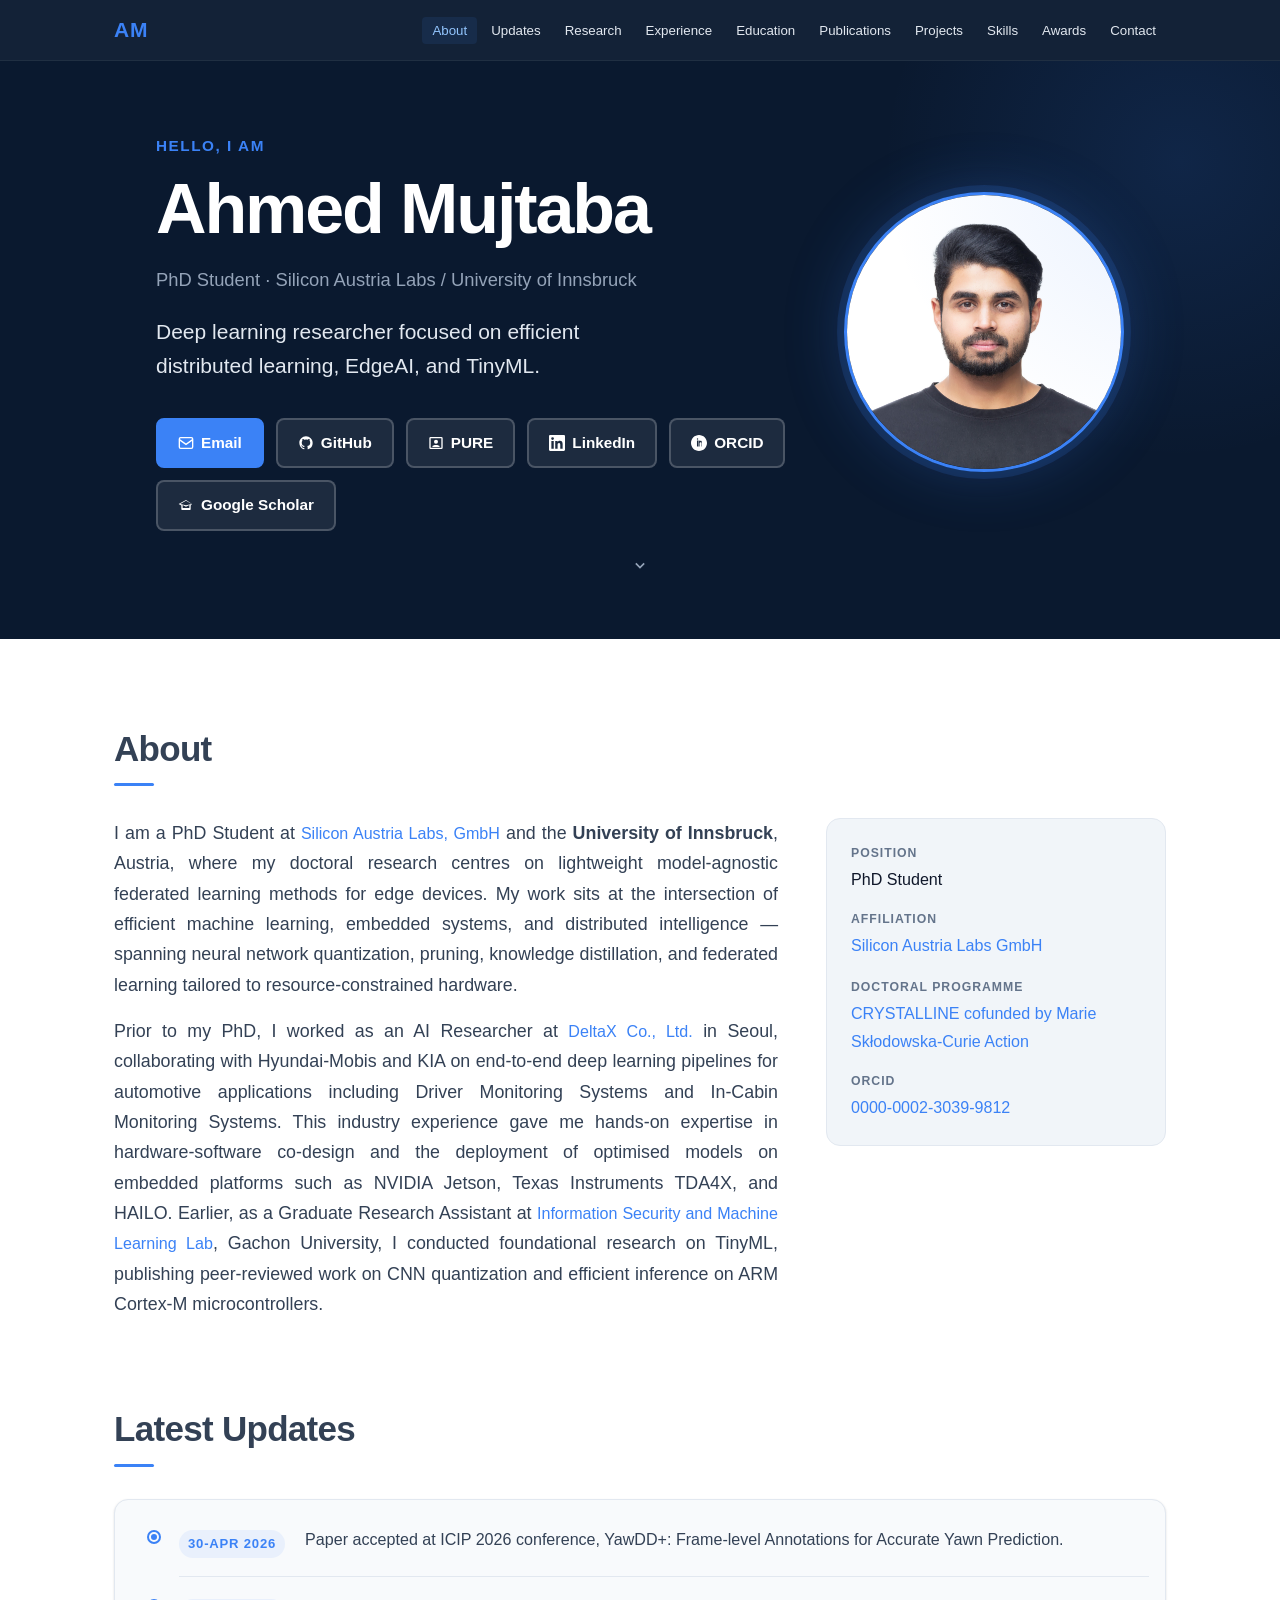
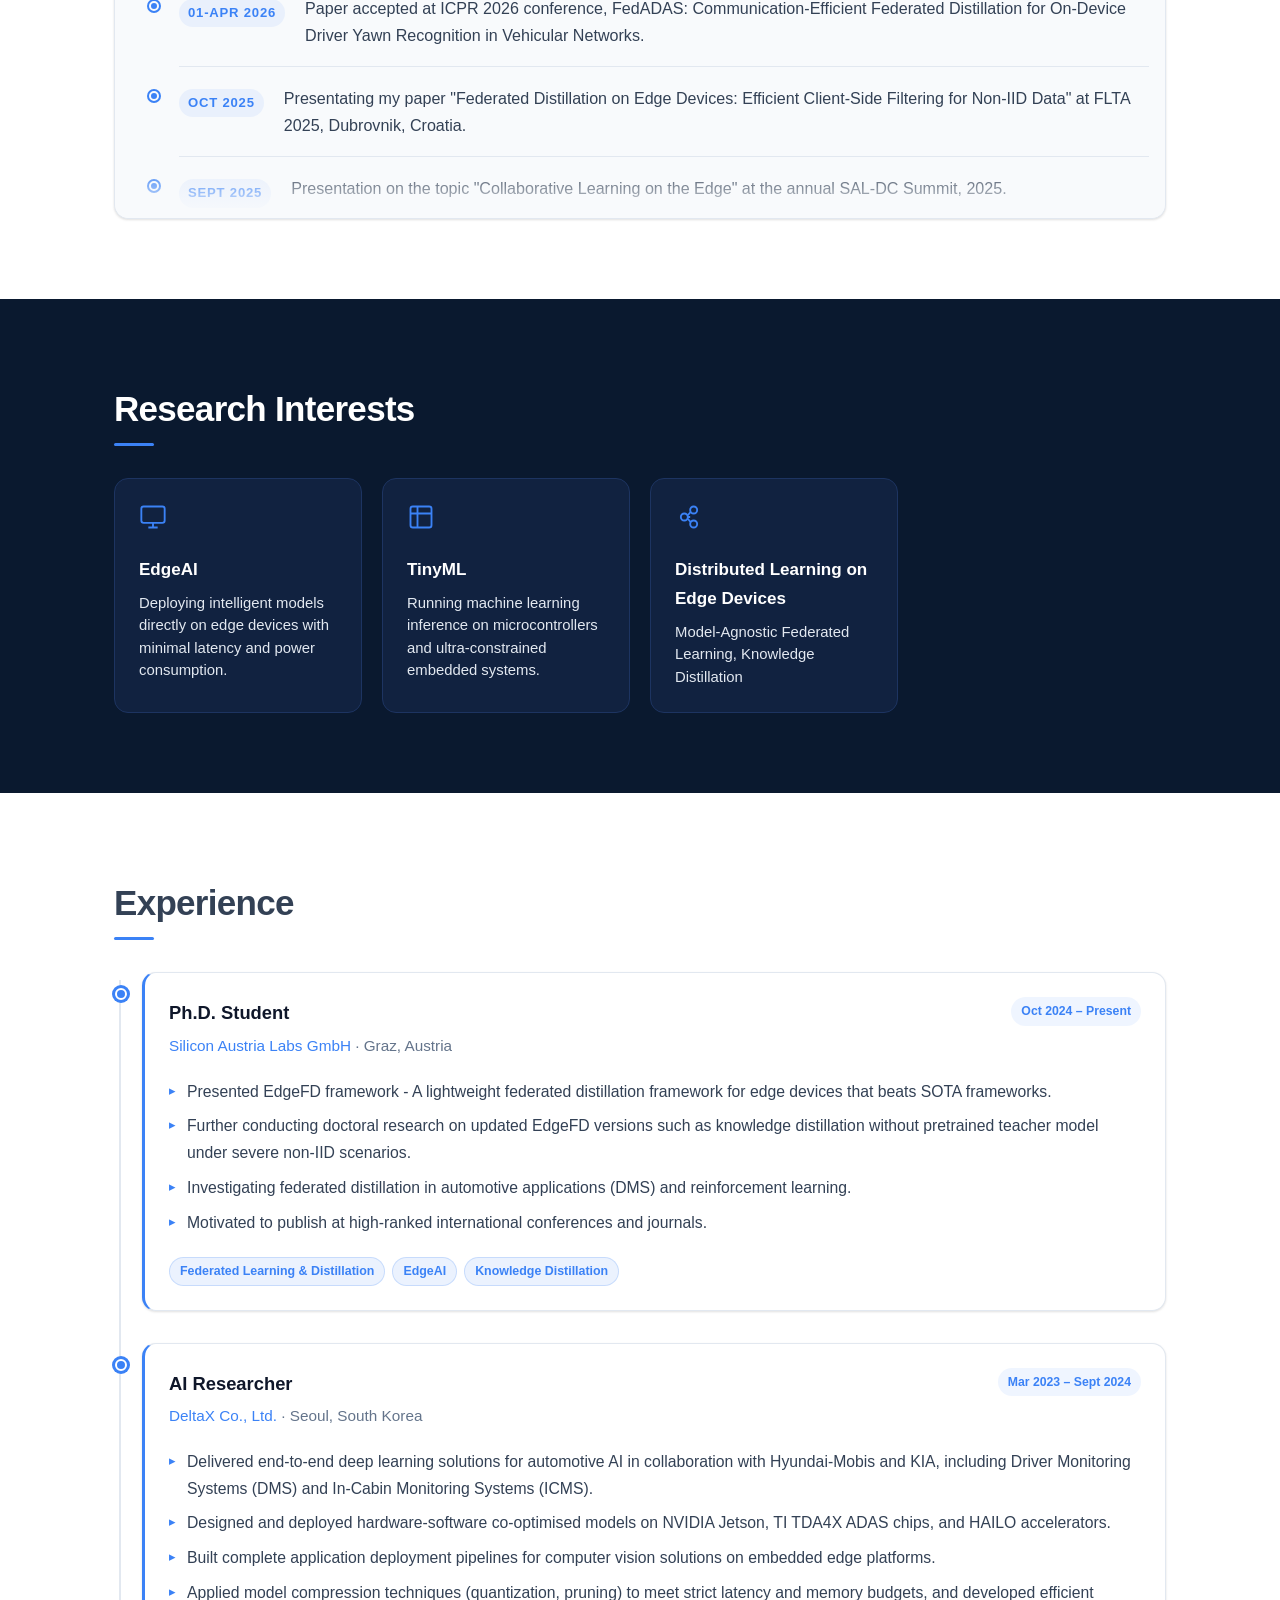
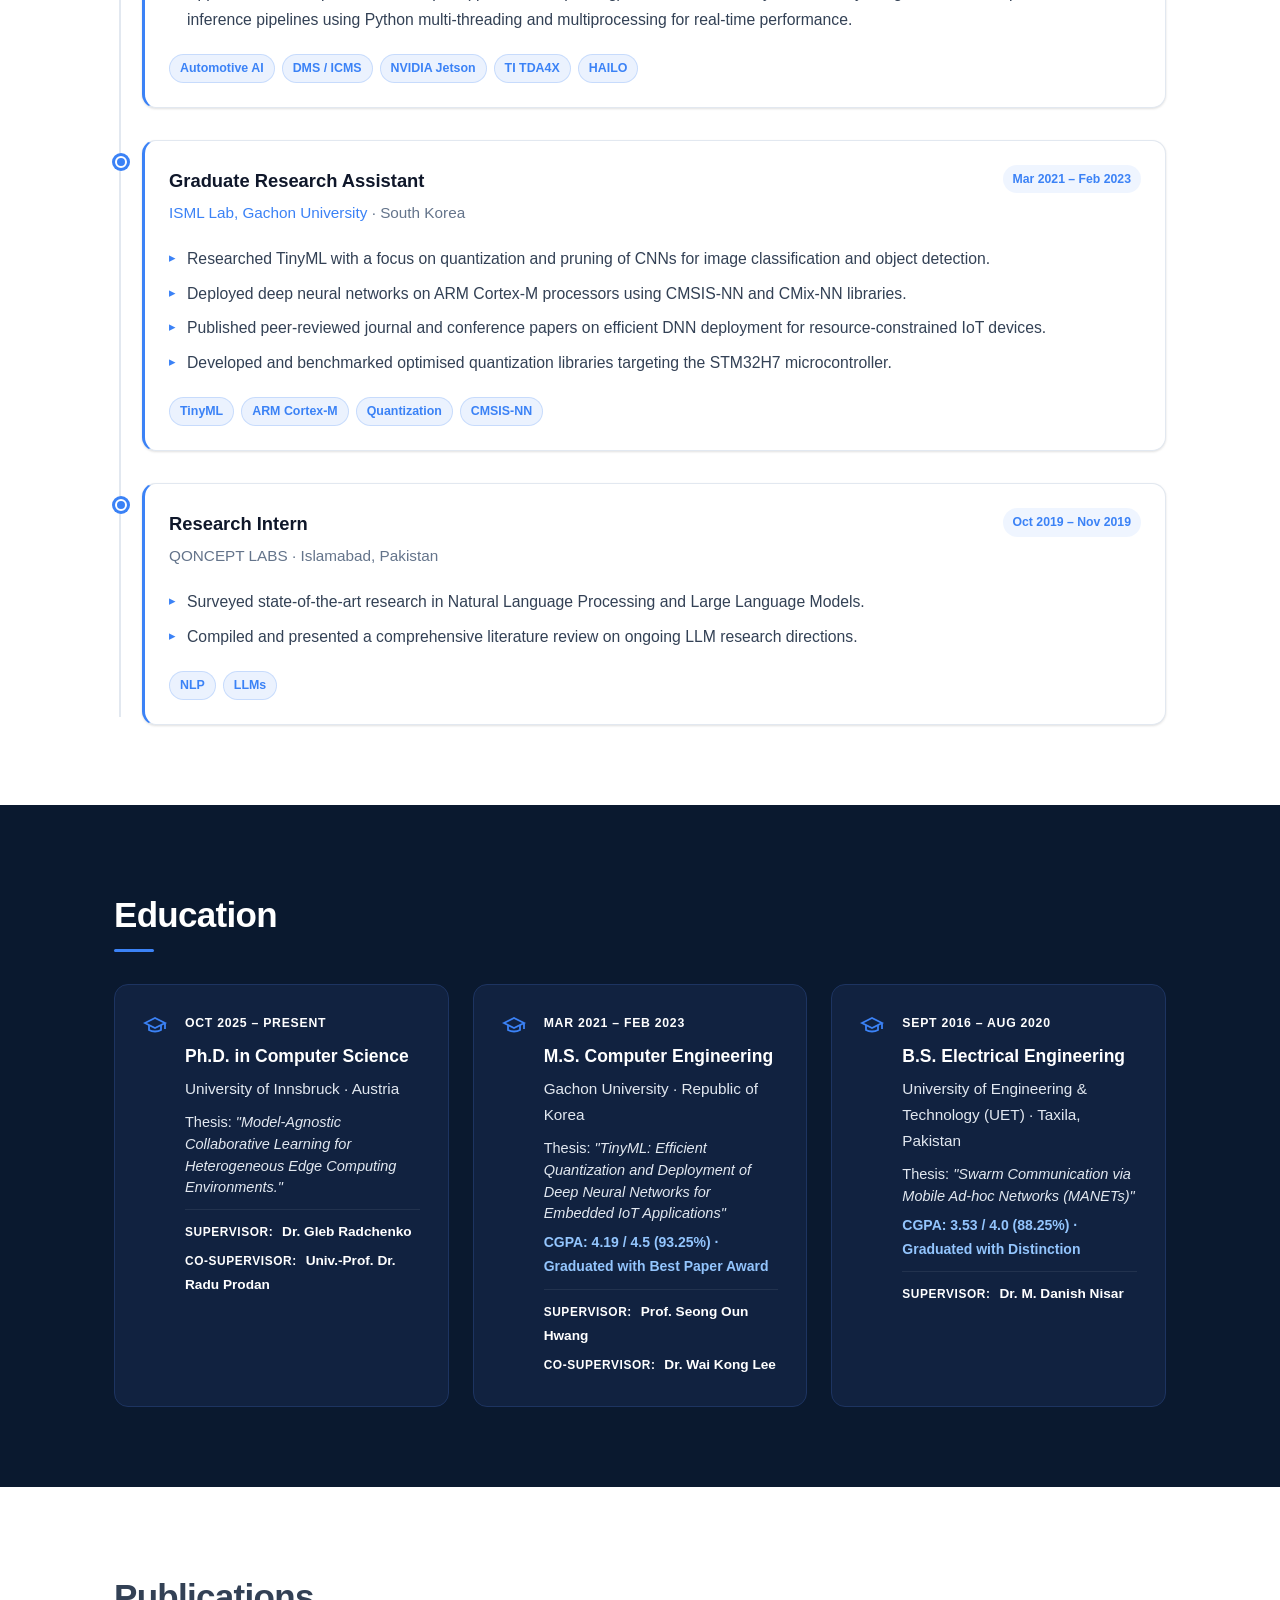
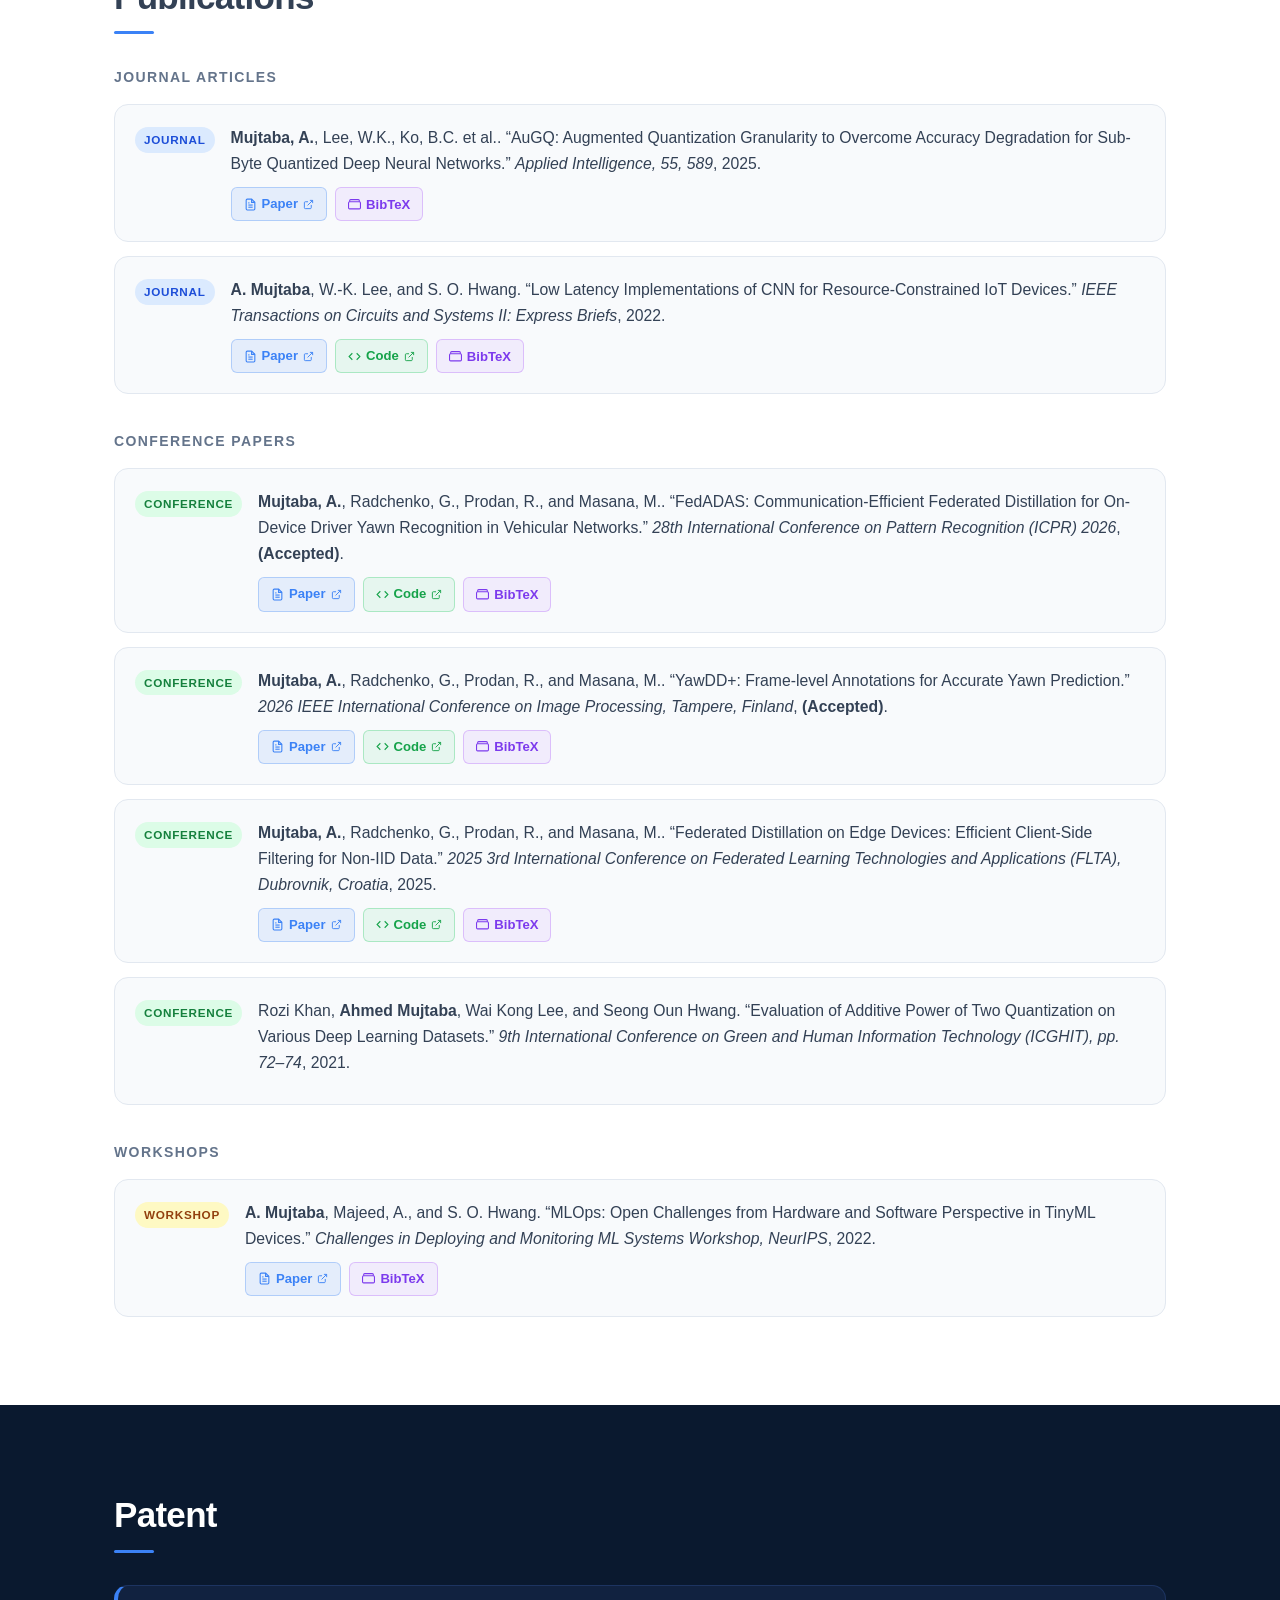
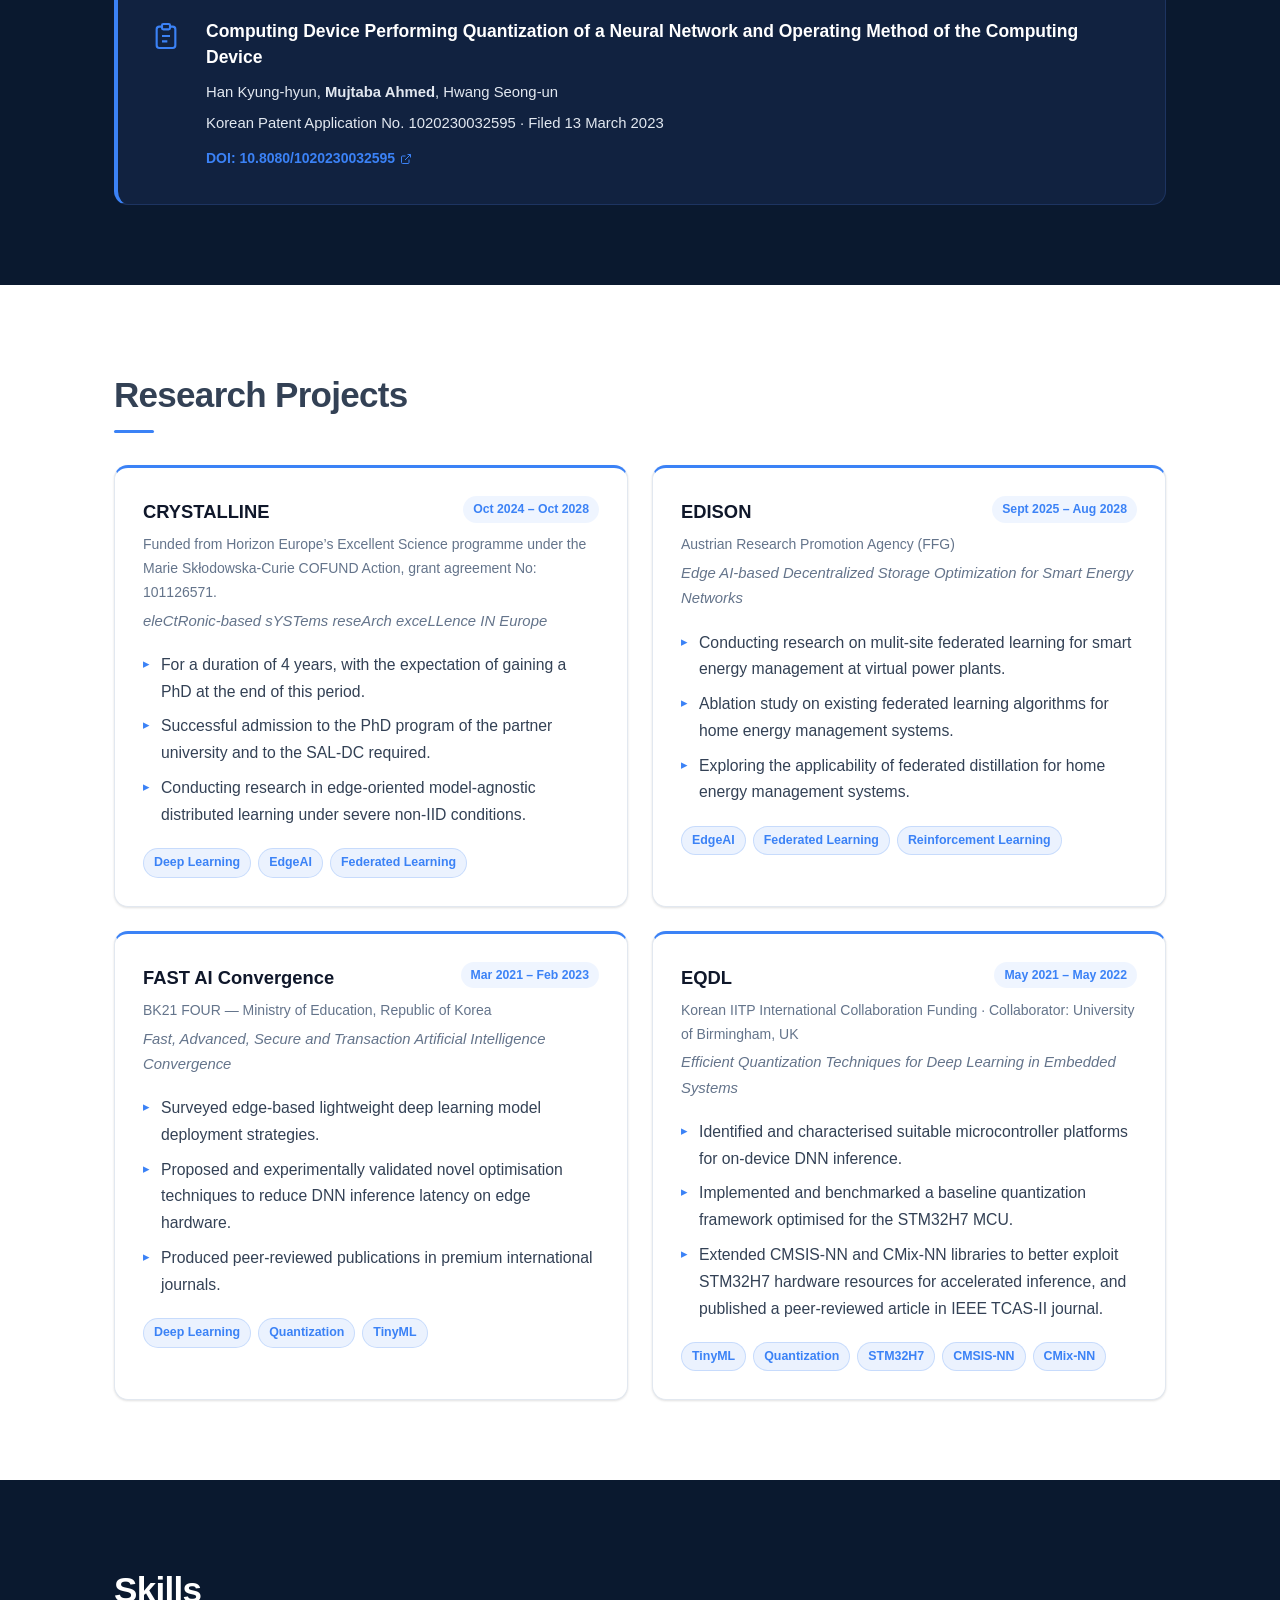
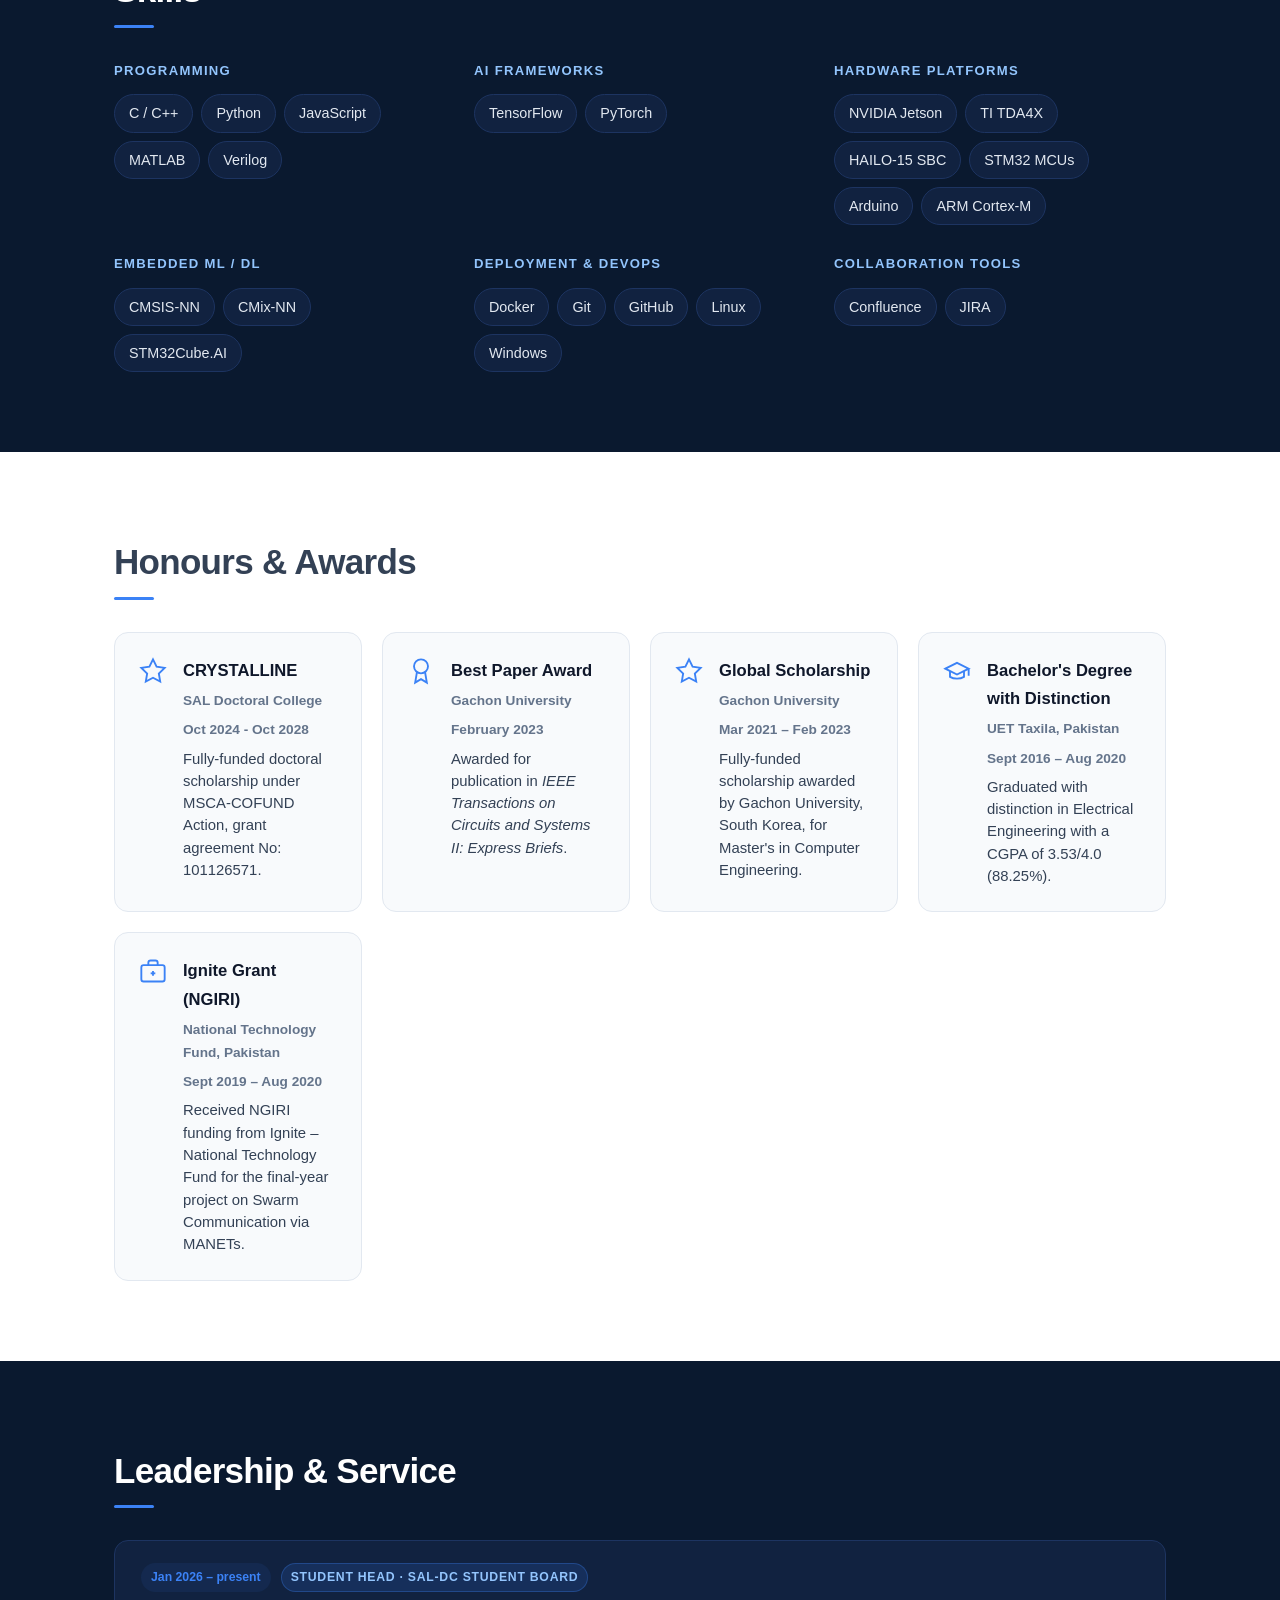
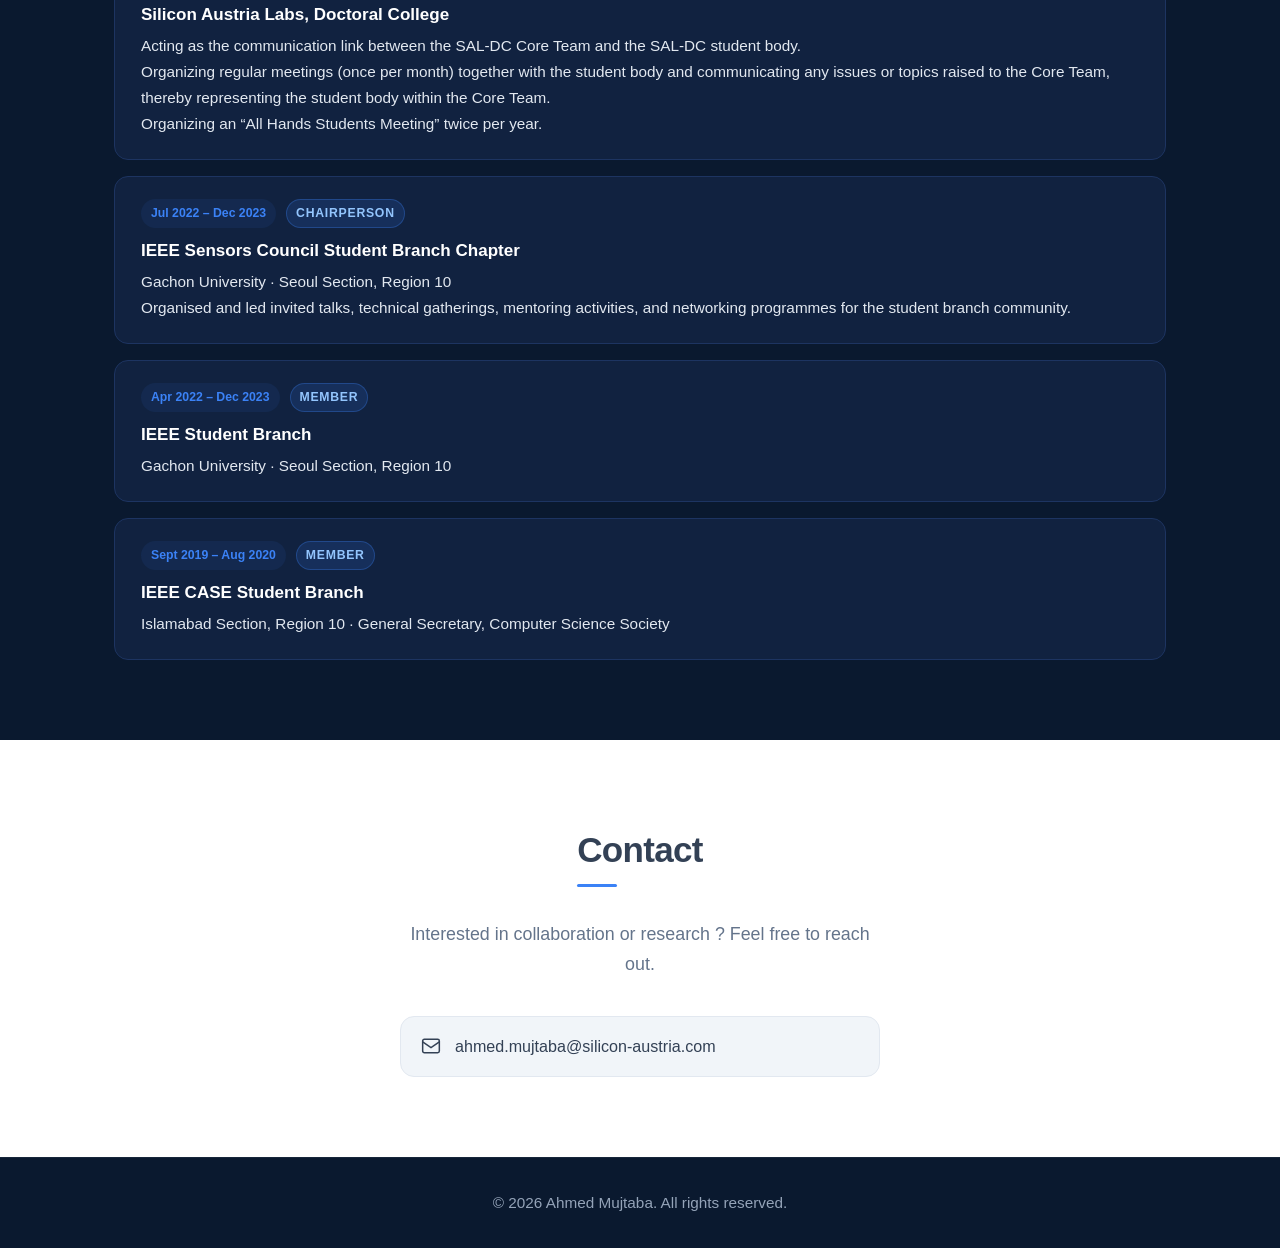
==== commit fbbcd95a: "v2" ====
--- a/index.html
+++ b/index.html
@@ -132,6 +132,7 @@
       </button>
       <ul class="nav-links" id="navLinks">
         <li><a href="#about">About</a></li>
+        <li><a href="#updates">Updates</a></li>
         <li><a href="#research">Research</a></li>
         <li><a href="#experience">Experience</a></li>
         <li><a href="#education">Education</a></li>
@@ -153,19 +154,23 @@
           <p class="hero-pre">Hello, I am</p>
           <h1 id="hero-name">Ahmed Mujtaba</h1>
           <p class="hero-title">PhD Student · Silicon Austria Labs / University of Innsbruck</p>
-          <p class="hero-tagline">EdgeAI and TinyML researcher focused on efficient collaborative learning and embedded intelligence.</p>
+          <p class="hero-tagline">Deep learning researcher focused on efficient distributed learning, EdgeAI, and TinyML.</p>
           <div class="hero-actions">
             <a href="mailto:ahmed.mujtaba@silicon-austria.com" class="btn btn-primary">
               <svg aria-hidden="true" width="16" height="16" viewBox="0 0 24 24" fill="none" stroke="currentColor" stroke-width="2"><rect x="2" y="4" width="20" height="16" rx="2"/><path d="M2 7l10 7 10-7"/></svg>
               Email
             </a>
-            <a href="assets/cv.pdf" class="btn btn-outline" download>
+            <!-- <a href="assets/cv.pdf" class="btn btn-outline" download>
               <svg aria-hidden="true" width="16" height="16" viewBox="0 0 24 24" fill="none" stroke="currentColor" stroke-width="2"><path d="M12 2v13M7 11l5 5 5-5"/><path d="M3 19h18"/></svg>
               Download CV
-            </a>
+            </a> -->
             <a href="https://github.com/Ahmed-Mujtaba-98/" class="btn btn-ghost" target="_blank" rel="noopener noreferrer">
               <svg aria-hidden="true" width="16" height="16" viewBox="0 0 24 24" fill="currentColor"><path d="M12 2C6.477 2 2 6.484 2 12.017c0 4.425 2.865 8.18 6.839 9.504.5.092.682-.217.682-.483 0-.237-.008-.868-.013-1.703-2.782.605-3.369-1.343-3.369-1.343-.454-1.158-1.11-1.466-1.11-1.466-.908-.62.069-.608.069-.608 1.003.07 1.531 1.032 1.531 1.032.892 1.53 2.341 1.088 2.91.832.092-.647.35-1.088.636-1.338-2.22-.253-4.555-1.113-4.555-4.951 0-1.093.39-1.988 1.029-2.688-.103-.253-.446-1.272.098-2.65 0 0 .84-.27 2.75 1.026A9.564 9.564 0 0112 6.844c.85.004 1.705.115 2.504.337 1.909-1.296 2.747-1.027 2.747-1.027.546 1.379.202 2.398.1 2.651.64.7 1.028 1.595 1.028 2.688 0 3.848-2.339 4.695-4.566 4.943.359.309.678.92.678 1.855 0 1.338-.012 2.419-.012 2.747 0 .268.18.58.688.482A10.019 10.019 0 0022 12.017C22 6.484 17.522 2 12 2z"/></svg>
               GitHub
+            </a>
+            <a href="https://silicon-austria-labs.elsevierpure.com/en/persons/ahmed-mujtaba/" class="btn btn-ghost" target="_blank" rel="noopener noreferrer">
+              <svg aria-hidden="true" width="16" height="16" viewBox="0 0 24 24" fill="currentColor"><path d="M20 3H4a2 2 0 00-2 2v14a2 2 0 002 2h16a2 2 0 002-2V5a2 2 0 00-2-2zm0 16H4V5h16v14zM12 7a3 3 0 110 6 3 3 0 010-6zm0 8c-2.67 0-5.33 1.11-5.33 2v1h10.66v-1c0-.89-2.66-2-5.33-2z"/></svg>
+              PURE
             </a>
             <a href="https://www.linkedin.com/in/ahmed-mujtaba-3796551b4/" class="btn btn-ghost" target="_blank" rel="noopener noreferrer">
               <svg aria-hidden="true" width="16" height="16" viewBox="0 0 24 24" fill="currentColor"><path d="M20.447 20.452h-3.554v-5.569c0-1.328-.027-3.037-1.852-3.037-1.853 0-2.136 1.445-2.136 2.939v5.667H9.351V9h3.414v1.561h.046c.477-.9 1.637-1.85 3.37-1.85 3.601 0 4.267 2.37 4.267 5.455v6.286zM5.337 7.433a2.062 2.062 0 01-2.063-2.065 2.064 2.064 0 112.063 2.065zm1.782 13.019H3.555V9h3.564v11.452zM22.225 0H1.771C.792 0 0 .774 0 1.729v20.542C0 23.227.792 24 1.771 24h20.451C23.2 24 24 23.227 24 22.271V1.729C24 .774 23.2 0 22.222 0h.003z"/></svg>
@@ -175,6 +180,10 @@
               <svg aria-hidden="true" width="16" height="16" viewBox="0 0 24 24" fill="currentColor"><path d="M12 0C5.372 0 0 5.372 0 12s5.372 12 12 12 12-5.372 12-12S18.628 0 12 0zm-1.374 17.361H8.963V8.24h1.663v9.121zm-.832-10.397a1.036 1.036 0 110-2.072 1.036 1.036 0 010 2.072zm7.601 10.397h-1.663v-4.59c0-1.095-.392-1.843-1.374-1.843-.75 0-1.196.504-1.393 1.003-.072.175-.09.42-.09.665v4.765h-1.663V8.24h1.663v1.304c.221-.34.615-.824 1.494-.824 1.091 0 1.908.712 1.908 2.244l.118 6.397z"/></svg>
               ORCID
             </a>
+            <a href="https://scholar.google.com/citations?user=ZkaaV5EAAAAJ&hl=en" class="btn btn-ghost" target="_blank" rel="noopener noreferrer">
+              <svg aria-hidden="true" width="16" height="16" viewBox="0 0 24 24" fill="currentColor"><path d="M12 3L1 9l4 2.18V17c0 .55.45 1 1 1h12c.55 0 1-.45 1-1v-5.82L21 9l-9-6zm5 12H7v-4.5l5 2.72 5-2.72V15zm-5-4.23L3.42 9 12 4.23 20.58 9 12 10.77z"/></svg>
+              Google Scholar
+            </a>
           </div>
         </div>
         <div class="hero-badge">
@@ -193,25 +202,27 @@
         <div class="about-grid">
           <div class="about-bio">
             <p>
-              I am a Junior Scientist and PhD Student at <strong>Silicon Austria Labs GmbH</strong> and the <strong>University of Innsbruck</strong>, Austria, where my doctoral research centres on lightweight collaborative learning for edge devices. My work sits at the intersection of efficient machine learning, embedded systems, and distributed intelligence — spanning neural network quantization, pruning, knowledge distillation, and federated learning tailored to resource-constrained hardware.
+              I am a PhD Student at 
+              <a class="meta-value meta-link" href="https://www.silicon-austria-labs.com/" target="_blank" rel="noopener noreferrer">Silicon Austria Labs, GmbH</a> and the <strong>University of Innsbruck</strong>, Austria, where my doctoral research centres on lightweight model-agnostic federated learning methods for edge devices. My work sits at the intersection of efficient machine learning, embedded systems, and distributed intelligence — spanning neural network quantization, pruning, knowledge distillation, and federated learning tailored to resource-constrained hardware.
             </p>
             <p>
-              Prior to my PhD, I worked as an AI Researcher at <strong>DeltaX Co., Ltd.</strong> in Seoul, collaborating with Hyundai-Mobis and KIA on end-to-end deep learning pipelines for automotive applications including Driver Monitoring Systems and In-Cabin Monitoring Systems. This industry experience gave me hands-on expertise in hardware-software co-design and the deployment of optimised models on embedded platforms such as NVIDIA Jetson, Texas Instruments TDA4X, and HAILO. Earlier, as a Graduate Research Assistant at <strong>ISML Lab, Gachon University</strong>, I conducted foundational research on TinyML, publishing peer-reviewed work on CNN quantization and efficient inference on ARM Cortex-M microcontrollers.
+              Prior to my PhD, I worked as an AI Researcher at <a class="meta-value meta-link" href="https://deltax.ai/en" target="_blank" rel="noopener noreferrer">DeltaX Co., Ltd.</a> in Seoul, collaborating with Hyundai-Mobis and KIA on end-to-end deep learning pipelines for automotive applications including Driver Monitoring Systems and In-Cabin Monitoring Systems. This industry experience gave me hands-on expertise in hardware-software co-design and the deployment of optimised models on embedded platforms such as NVIDIA Jetson, Texas Instruments TDA4X, and HAILO. Earlier, as a Graduate Research Assistant at <a class="meta-value meta-link" href="https://ai-security.github.io/professor_main_e.htm" target="_blank" rel="noopener noreferrer">Information Security and Machine Learning Lab</a>, Gachon University, I conducted foundational research on TinyML, publishing peer-reviewed work on CNN quantization and efficient inference on ARM Cortex-M microcontrollers.
             </p>
           </div>
           <div class="about-meta">
             <div class="meta-card">
               <div class="meta-item">
                 <span class="meta-label">Position</span>
-                <span class="meta-value">Junior Scientist / PhD Student</span>
+                <span class="meta-value">PhD Student</span>
               </div>
               <div class="meta-item">
                 <span class="meta-label">Affiliation</span>
-                <span class="meta-value">Silicon Austria Labs GmbH</span>
+                <a class="meta-value meta-link" href="https://www.silicon-austria-labs.com/" target="_blank" rel="noopener noreferrer">Silicon Austria Labs GmbH</a>
+                <span class="meta-value"></span>
               </div>
               <div class="meta-item">
                 <span class="meta-label">Doctoral programme</span>
-                <span class="meta-value">University of Innsbruck, Austria</span>
+                <a class="meta-value meta-link" href="https://research-network.silicon-austria.com/about-crystalline/" target="_blank" rel="noopener noreferrer">CRYSTALLINE cofunded by Marie Skłodowska-Curie Action</a>
               </div>
               <div class="meta-item">
                 <span class="meta-label">ORCID</span>
@@ -219,6 +230,20 @@
               </div>
             </div>
           </div>
+        </div>
+      </div>
+    </section>
+
+    <!-- ===== LATEST UPDATES ===== -->
+    <section class="section section-light" id="updates" aria-labelledby="updates-heading">
+      <div class="container">
+        <h2 class="section-title" id="updates-heading">Latest Updates</h2>
+        <!-- Populated dynamically from data/updates.json -->
+        <div class="updates-scroll-wrapper">
+          <div class="updates-list" id="updates-container">
+            <p class="pub-loading">Loading updates…</p>
+          </div>
+          <div class="updates-fade" aria-hidden="true"></div>
         </div>
       </div>
     </section>
@@ -246,43 +271,8 @@
             <div class="interest-icon" aria-hidden="true">
               <svg width="28" height="28" viewBox="0 0 24 24" fill="none" stroke="currentColor" stroke-width="1.6"><circle cx="8" cy="12" r="3"/><circle cx="16" cy="6" r="3"/><circle cx="16" cy="18" r="3"/><path d="M11 12h2M13.5 7.5l-2.5 3M13.5 16.5l-2.5-3"/></svg>
             </div>
-            <h3>Collaborative Learning on the Edge</h3>
-            <p>Enabling multiple edge devices to learn jointly without centralising sensitive data.</p>
-          </div>
-          <div class="interest-card">
-            <div class="interest-icon" aria-hidden="true">
-              <svg width="28" height="28" viewBox="0 0 24 24" fill="none" stroke="currentColor" stroke-width="1.6"><path d="M4 12a8 8 0 018-8"/><path d="M12 4a8 8 0 018 8"/><path d="M20 12a8 8 0 01-8 8"/><path d="M12 20a8 8 0 01-8-8"/><circle cx="12" cy="12" r="2"/></svg>
-            </div>
-            <h3>Federated &amp; Distributed Learning</h3>
-            <p>Privacy-preserving distributed training across heterogeneous devices and non-IID data distributions.</p>
-          </div>
-          <div class="interest-card">
-            <div class="interest-icon" aria-hidden="true">
-              <svg width="28" height="28" viewBox="0 0 24 24" fill="none" stroke="currentColor" stroke-width="1.6"><rect x="3" y="3" width="7" height="7" rx="1"/><rect x="14" y="3" width="7" height="7" rx="1"/><rect x="3" y="14" width="7" height="7" rx="1"/><rect x="14" y="14" width="7" height="7" rx="1"/></svg>
-            </div>
-            <h3>Neural Network Quantization</h3>
-            <p>Reducing model bit-width to 8-bit and sub-byte precision while preserving accuracy.</p>
-          </div>
-          <div class="interest-card">
-            <div class="interest-icon" aria-hidden="true">
-              <svg width="28" height="28" viewBox="0 0 24 24" fill="none" stroke="currentColor" stroke-width="1.6"><path d="M12 2l3.09 6.26L22 9.27l-5 4.87 1.18 6.88L12 17.77l-6.18 3.25L7 14.14 2 9.27l6.91-1.01L12 2z"/></svg>
-            </div>
-            <h3>Pruning &amp; Knowledge Distillation</h3>
-            <p>Structured sparsity and teacher-student learning to compress models for real-time edge inference.</p>
-          </div>
-          <div class="interest-card">
-            <div class="interest-icon" aria-hidden="true">
-              <svg width="28" height="28" viewBox="0 0 24 24" fill="none" stroke="currentColor" stroke-width="1.6"><path d="M1 12s4-8 11-8 11 8 11 8-4 8-11 8-11-8-11-8z"/><circle cx="12" cy="12" r="3"/></svg>
-            </div>
-            <h3>Embedded Computer Vision</h3>
-            <p>Image classification, object detection, and driver/cabin monitoring systems on embedded hardware.</p>
-          </div>
-          <div class="interest-card">
-            <div class="interest-icon" aria-hidden="true">
-              <svg width="28" height="28" viewBox="0 0 24 24" fill="none" stroke="currentColor" stroke-width="1.6"><rect x="4" y="4" width="6" height="6" rx="1"/><rect x="14" y="4" width="6" height="6" rx="1"/><rect x="4" y="14" width="6" height="6" rx="1"/><path d="M17 14v6M14 17h6"/></svg>
-            </div>
-            <h3>Hardware-Software Co-design</h3>
-            <p>Co-optimising DL models and deployment pipelines across NVIDIA Jetson, TI TDA4X, HAILO, and STM32 platforms.</p>
+            <h3>Distributed Learning on Edge Devices</h3>
+            <p>Model-Agnostic Federated Learning, Knowledge Distillation</p>
           </div>
         </div>
       </div>
@@ -299,22 +289,20 @@
             <div class="timeline-card">
               <div class="card-header">
                 <div>
-                  <h3 class="card-title">Junior Scientist (PhD Student)</h3>
+                  <h3 class="card-title">Ph.D. Student</h3>
                   <p class="card-org"><a href="https://silicon-austria-labs.com/" target="_blank" rel="noopener noreferrer">Silicon Austria Labs GmbH</a> · Graz, Austria</p>
                 </div>
                 <span class="card-period">Oct 2024 – Present</span>
               </div>
               <ul class="card-bullets">
-                <li>Conducting doctoral research on lightweight collaborative learning frameworks for edge devices.</li>
-                <li>Investigating efficient ML optimisation techniques including quantization, pruning, and knowledge distillation.</li>
-                <li>Publishing at high-ranked international conferences and journals as part of the PhD programme.</li>
-                <li>Undertaking secondments at academic and industrial partner organisations (2–6 months).</li>
-                <li>Contributing to public science communication and dissemination activities.</li>
+                <li>Presented EdgeFD framework - A lightweight federated distillation framework for edge devices that beats SOTA frameworks.</li>                
+                <li>Further conducting doctoral research on updated EdgeFD versions such as knowledge distillation without pretrained teacher model under severe non-IID scenarios.</li>
+                <li>Investigating federated distillation in automotive applications (DMS) and reinforcement learning.</li>
+                <li>Motivated to publish at high-ranked international conferences and journals.</li>
               </ul>
               <div class="card-tags">
-                <span class="tag">Federated Learning</span>
+                <span class="tag">Federated Learning & Distillation</span>
                 <span class="tag">EdgeAI</span>
-                <span class="tag">Model Compression</span>
                 <span class="tag">Knowledge Distillation</span>
               </div>
             </div>
@@ -334,8 +322,7 @@
                 <li>Delivered end-to-end deep learning solutions for automotive AI in collaboration with Hyundai-Mobis and KIA, including Driver Monitoring Systems (DMS) and In-Cabin Monitoring Systems (ICMS).</li>
                 <li>Designed and deployed hardware-software co-optimised models on NVIDIA Jetson, TI TDA4X ADAS chips, and HAILO accelerators.</li>
                 <li>Built complete application deployment pipelines for computer vision solutions on embedded edge platforms.</li>
-                <li>Applied model compression techniques (quantization, pruning) to meet strict latency and memory budgets.</li>
-                <li>Developed efficient inference pipelines using Python multi-threading and multiprocessing for real-time performance.</li>
+                <li>Applied model compression techniques (quantization, pruning) to meet strict latency and memory budgets, and developed efficient inference pipelines using Python multi-threading and multiprocessing for real-time performance.</li>
               </ul>
               <div class="card-tags">
                 <span class="tag">Automotive AI</span>
@@ -408,10 +395,20 @@
               <svg width="24" height="24" viewBox="0 0 24 24" fill="none" stroke="currentColor" stroke-width="1.8"><path d="M22 10v6M2 10l10-5 10 5-10 5z"/><path d="M6 12v5c3.33 2 8.67 2 12 0v-5"/></svg>
             </div>
             <div class="edu-content">
-              <span class="edu-period">Oct 2024 – Present</span>
-              <h3 class="edu-degree">Doctoral Studies</h3>
+              <span class="edu-period">Oct 2025 – Present</span>
+              <h3 class="edu-degree">Ph.D. in Computer Science</h3>
               <p class="edu-institution">University of Innsbruck · Austria</p>
-              <p class="edu-thesis">Thesis: <em>"Collaborative Learning on the Edge"</em></p>
+              <p class="edu-thesis">Thesis: <em>"Model-Agnostic Collaborative Learning for Heterogeneous Edge Computing Environments."</em></p>
+              <div class="edu-supervisors">
+                <p class="edu-sup-row">
+                  <span class="edu-sup-label">Supervisor:</span>
+                  <a class="edu-sup-link" href="https://glebradchenko.com/en/" target="_blank" rel="noopener noreferrer">Dr. Gleb Radchenko</a>
+                </p>
+                <p class="edu-sup-row">
+                  <span class="edu-sup-label">Co-supervisor:</span>
+                  <a class="edu-sup-link" href="https://edgeai-informatik.uibk.ac.at/team/" target="_blank" rel="noopener noreferrer">Univ.-Prof. Dr. Radu Prodan</a>
+                </p>
+              </div>
             </div>
           </article>
 
@@ -424,7 +421,17 @@
               <h3 class="edu-degree">M.S. Computer Engineering</h3>
               <p class="edu-institution">Gachon University · Republic of Korea</p>
               <p class="edu-thesis">Thesis: <em>"TinyML: Efficient Quantization and Deployment of Deep Neural Networks for Embedded IoT Applications"</em></p>
-              <p class="edu-gpa">CGPA: 4.19 / 4.5 (93.25%)</p>
+              <p class="edu-gpa">CGPA: 4.19 / 4.5 (93.25%) · Graduated with Best Paper Award</p>
+              <div class="edu-supervisors">
+                <p class="edu-sup-row">
+                  <span class="edu-sup-label">Supervisor:</span>
+                  <a class="edu-sup-link" href="https://ai-security.github.io/professor_main_e.htm" target="_blank" rel="noopener noreferrer">Prof. Seong Oun Hwang</a>
+                </p>
+                <p class="edu-sup-row">
+                  <span class="edu-sup-label">Co-supervisor:</span>
+                  <a class="edu-sup-link" href="https://sites.google.com/view/waikonglee/home" target="_blank" rel="noopener noreferrer">Dr. Wai Kong Lee</a>
+                </p>
+              </div>
             </div>
           </article>
 
@@ -438,6 +445,12 @@
               <p class="edu-institution">University of Engineering &amp; Technology (UET) · Taxila, Pakistan</p>
               <p class="edu-thesis">Thesis: <em>"Swarm Communication via Mobile Ad-hoc Networks (MANETs)"</em></p>
               <p class="edu-gpa">CGPA: 3.53 / 4.0 (88.25%) · Graduated with Distinction</p>
+              <div class="edu-supervisors">
+                <p class="edu-sup-row">
+                  <span class="edu-sup-label">Supervisor:</span>
+                  <a class="edu-sup-link" href="https://www.linkedin.com/in/m-danish-nisar-aa378a20/" target="_blank" rel="noopener noreferrer">Dr. M. Danish Nisar</a>
+                </p>
+              </div>
             </div>
           </article>
 
@@ -449,87 +462,9 @@
     <section class="section section-light" id="publications" aria-labelledby="publications-heading">
       <div class="container">
         <h2 class="section-title" id="publications-heading">Publications</h2>
-
-        <h3 class="pub-category-title">Journal Articles</h3>
-        <div class="pub-list">
-
-          <article class="pub-card">
-            <div class="pub-badge pub-badge--journal">Journal</div>
-            <div class="pub-content">
-              <p class="pub-citation">
-                <strong>Mujtaba, A.</strong>, Lee, W.K., Ko, B.C. et al.
-                "AuGQ: Augmented Quantization Granularity to Overcome Accuracy Degradation for Sub-Byte Quantized Deep Neural Networks."
-                <em>Applied Intelligence</em> 55, 589 (2025).
-              </p>
-              <a class="pub-link" href="https://doi.org/10.1007/s10489-025-06495-1" target="_blank" rel="noopener noreferrer">
-                DOI: 10.1007/s10489-025-06495-1
-                <svg aria-hidden="true" width="12" height="12" viewBox="0 0 24 24" fill="none" stroke="currentColor" stroke-width="2"><path d="M18 13v6a2 2 0 01-2 2H5a2 2 0 01-2-2V8a2 2 0 012-2h6"/><polyline points="15 3 21 3 21 9"/><line x1="10" y1="14" x2="21" y2="3"/></svg>
-              </a>
-            </div>
-          </article>
-
-          <article class="pub-card">
-            <div class="pub-badge pub-badge--journal">Journal</div>
-            <div class="pub-content">
-              <p class="pub-citation">
-                <strong>A. Mujtaba</strong>, W.-K. Lee, and S. O. Hwang.
-                "Low Latency Implementations of CNN for Resource-Constrained IoT Devices."
-                <em>IEEE Transactions on Circuits and Systems II: Express Briefs</em>, 2022.
-              </p>
-              <a class="pub-link" href="https://doi.org/10.1109/TCSII.2022.3205029" target="_blank" rel="noopener noreferrer">
-                DOI: 10.1109/TCSII.2022.3205029
-                <svg aria-hidden="true" width="12" height="12" viewBox="0 0 24 24" fill="none" stroke="currentColor" stroke-width="2"><path d="M18 13v6a2 2 0 01-2 2H5a2 2 0 01-2-2V8a2 2 0 012-2h6"/><polyline points="15 3 21 3 21 9"/><line x1="10" y1="14" x2="21" y2="3"/></svg>
-              </a>
-            </div>
-          </article>
-
-        </div>
-
-        <h3 class="pub-category-title">Conference Papers</h3>
-        <div class="pub-list">
-
-          <article class="pub-card">
-            <div class="pub-badge pub-badge--conf">Conference</div>
-            <div class="pub-content">
-              <p class="pub-citation">
-                <strong>Mujtaba, A.</strong>, Radchenko, G., Prodan, R., and Masana, M.
-                "Federated Distillation on Edge Devices: Efficient Client-Side Filtering for Non-IID Data."
-                arXiv preprint, 2025.
-              </p>
-              <a class="pub-link" href="https://arxiv.org/abs/2508.14769" target="_blank" rel="noopener noreferrer">
-                arXiv:2508.14769
-                <svg aria-hidden="true" width="12" height="12" viewBox="0 0 24 24" fill="none" stroke="currentColor" stroke-width="2"><path d="M18 13v6a2 2 0 01-2 2H5a2 2 0 01-2-2V8a2 2 0 012-2h6"/><polyline points="15 3 21 3 21 9"/><line x1="10" y1="14" x2="21" y2="3"/></svg>
-              </a>
-            </div>
-          </article>
-
-          <article class="pub-card">
-            <div class="pub-badge pub-badge--conf">Conference</div>
-            <div class="pub-content">
-              <p class="pub-citation">
-                Rozi Khan, <strong>Ahmed Mujtaba</strong>, Wai Kong Lee, and Seong Oun Hwang.
-                "Evaluation of Additive Power of Two Quantization on Various Deep Learning Datasets."
-                <em>9th International Conference on Green and Human Information Technology (ICGHIT)</em>, pp. 72–74, January 2021.
-              </p>
-            </div>
-          </article>
-
-        </div>
-
-        <h3 class="pub-category-title">Workshops</h3>
-        <div class="pub-list">
-
-          <article class="pub-card">
-            <div class="pub-badge pub-badge--workshop">Workshop</div>
-            <div class="pub-content">
-              <p class="pub-citation">
-                <strong>A. Mujtaba</strong>, Majeed, A., and S. O. Hwang.
-                "MLOps: Open Challenges from Hardware and Software Perspective in TinyML Devices."
-                <em>Challenges in Deploying and Monitoring ML Systems Workshop</em>, NeurIPS 2022.
-              </p>
-            </div>
-          </article>
-
+        <!-- Populated dynamically from data/publications.json -->
+        <div id="pub-container">
+          <p class="pub-loading">Loading publications…</p>
         </div>
       </div>
     </section>
@@ -563,6 +498,44 @@
 
           <article class="project-card">
             <div class="project-header">
+              <h3 class="project-title">CRYSTALLINE</h3>
+              <span class="project-period">Oct 2024 – Oct 2028</span>
+            </div>
+            <p class="project-funder">Funded from Horizon Europe’s Excellent Science programme under the Marie Skłodowska-Curie COFUND Action, grant agreement No: 101126571.</p>
+            <p class="project-full-name">eleCtRonic-based sYSTems reseArch exceLLence IN Europe</p>
+            <ul class="card-bullets">
+              <li>For a duration of 4 years, with the expectation of gaining a PhD at the end of this period.</li>
+              <li>Successful admission to the PhD program of the partner university and to the SAL-DC required.</li>
+              <li>Conducting research in edge-oriented model-agnostic distributed learning under severe non-IID conditions.</li>
+            </ul>
+            <div class="card-tags">
+              <span class="tag">Deep Learning</span>
+              <span class="tag">EdgeAI</span>
+              <span class="tag">Federated Learning</span>
+            </div>
+          </article>
+
+          <article class="project-card">
+            <div class="project-header">
+              <h3 class="project-title">EDISON</h3>
+              <span class="project-period">Sept 2025 – Aug 2028</span>
+            </div>
+            <p class="project-funder">Austrian Research Promotion Agency (FFG)</p>
+            <p class="project-full-name">Edge AI-based Decentralized Storage Optimization for Smart Energy Networks</p>
+            <ul class="card-bullets">
+              <li>Conducting research on mulit-site federated learning for smart energy management at virtual power plants.</li>
+              <li>Ablation study on existing federated learning algorithms for home energy management systems.</li>
+              <li>Exploring the applicability of federated distillation for home energy management systems.</li>
+            </ul>
+            <div class="card-tags">
+              <span class="tag">EdgeAI</span>
+              <span class="tag">Federated Learning</span>
+              <span class="tag">Reinforcement Learning</span>
+            </div>
+          </article>
+
+          <article class="project-card">
+            <div class="project-header">
               <h3 class="project-title">FAST AI Convergence</h3>
               <span class="project-period">Mar 2021 – Feb 2023</span>
             </div>
@@ -574,9 +547,9 @@
               <li>Produced peer-reviewed publications in premium international journals.</li>
             </ul>
             <div class="card-tags">
-              <span class="tag">EdgeAI</span>
-              <span class="tag">Inference Optimisation</span>
-              <span class="tag">BK21 FOUR</span>
+              <span class="tag">Deep Learning</span>
+              <span class="tag">Quantization</span>
+              <span class="tag">TinyML</span>
             </div>
           </article>
 
@@ -590,14 +563,14 @@
             <ul class="card-bullets">
               <li>Identified and characterised suitable microcontroller platforms for on-device DNN inference.</li>
               <li>Implemented and benchmarked a baseline quantization framework optimised for the STM32H7 MCU.</li>
-              <li>Extended CMSIS-NN and CMix-NN libraries to better exploit STM32H7 hardware resources for accelerated inference.</li>
-              <li>Produced peer-reviewed publications in premium international journals.</li>
+              <li>Extended CMSIS-NN and CMix-NN libraries to better exploit STM32H7 hardware resources for accelerated inference, and published a peer-reviewed article in IEEE TCAS-II journal.</li>
             </ul>
             <div class="card-tags">
               <span class="tag">TinyML</span>
               <span class="tag">Quantization</span>
               <span class="tag">STM32H7</span>
               <span class="tag">CMSIS-NN</span>
+              <span class="tag">CMix-NN</span>
             </div>
           </article>
 
@@ -682,11 +655,24 @@
 
           <article class="award-card">
             <div class="award-icon" aria-hidden="true">
+              <svg width="28" height="28" viewBox="0 0 24 24" fill="none" stroke="currentColor" stroke-width="1.6"><path d="M12 2l3.09 6.26L22 9.27l-5 4.87 1.18 6.88L12 17.77l-6.18 3.25L7 14.14 2 9.27l6.91-1.01L12 2z"/></svg>
+            </div>
+            <div class="award-content">
+              <h3>CRYSTALLINE</h3>
+              <p class="award-org">SAL Doctoral College</p>
+              <p class="award-org">Oct 2024 - Oct 2028</p>
+              <p>Fully-funded doctoral scholarship under MSCA-COFUND Action, grant agreement No: 101126571.</em></p>
+            </div>
+          </article>
+
+          <article class="award-card">
+            <div class="award-icon" aria-hidden="true">
               <svg width="28" height="28" viewBox="0 0 24 24" fill="none" stroke="currentColor" stroke-width="1.6"><circle cx="12" cy="8" r="6"/><path d="M15.477 12.89L17 22l-5-3-5 3 1.523-9.11"/></svg>
             </div>
             <div class="award-content">
               <h3>Best Paper Award</h3>
-              <p class="award-org">Gachon University · February 2023</p>
+              <p class="award-org">Gachon University</p>
+              <p class="award-org">February 2023</p>
               <p>Awarded for publication in <em>IEEE Transactions on Circuits and Systems II: Express Briefs</em>.</p>
             </div>
           </article>
@@ -697,8 +683,9 @@
             </div>
             <div class="award-content">
               <h3>Global Scholarship</h3>
-              <p class="award-org">Gachon University · Mar 2021 – Feb 2023</p>
-              <p>Full scholarship awarded by Gachon University, Republic of Korea, for the Master's programme in Computer Engineering.</p>
+              <p class="award-org">Gachon University</p>
+              <p class="award-org">Mar 2021 – Feb 2023</p>
+              <p>Fully-funded scholarship awarded by Gachon University, South Korea, for Master's in Computer Engineering.</p>
             </div>
           </article>
 
@@ -708,7 +695,8 @@
             </div>
             <div class="award-content">
               <h3>Bachelor's Degree with Distinction</h3>
-              <p class="award-org">UET Taxila, Pakistan · Sept 2016 – Aug 2020</p>
+              <p class="award-org">UET Taxila, Pakistan</p>
+              <p class="award-org">Sept 2016 – Aug 2020</p>
               <p>Graduated with distinction in Electrical Engineering with a CGPA of 3.53/4.0 (88.25%).</p>
             </div>
           </article>
@@ -719,7 +707,8 @@
             </div>
             <div class="award-content">
               <h3>Ignite Grant (NGIRI)</h3>
-              <p class="award-org">National Technology Fund, Pakistan · Sept 2019 – Aug 2020</p>
+              <p class="award-org">National Technology Fund, Pakistan</p>
+              <p class="award-org">Sept 2019 – Aug 2020</p>
               <p>Received NGIRI funding from Ignite – National Technology Fund for the final-year project on Swarm Communication via MANETs.</p>
             </div>
           </article>
@@ -734,6 +723,18 @@
         <h2 class="section-title" id="leadership-heading">Leadership &amp; Service</h2>
         <div class="leadership-list">
 
+          <article class="leadership-card">
+            <div class="leadership-meta">
+              <span class="card-period">Jan 2026 – present</span>
+              <span class="leadership-role-badge">Student Head · SAL-DC Student Board</span>
+            </div>
+            <h3>Silicon Austria Labs, Doctoral College</h3>
+            <p>Acting as the communication link between the SAL-DC Core Team and the SAL-DC student body.</p>
+            <p>Organizing regular meetings (once per month) together with the student body and communicating any issues or topics raised to the Core Team, thereby representing the student body within the Core Team.</p>
+            <p>Organizing an “All Hands Students Meeting” twice per year.</p>
+          </article>
+
+  
           <article class="leadership-card">
             <div class="leadership-meta">
               <span class="card-period">Jul 2022 – Dec 2023</span>
@@ -770,24 +771,12 @@
     <section class="section section-light" id="contact" aria-labelledby="contact-heading">
       <div class="container contact-container">
         <h2 class="section-title" id="contact-heading">Contact</h2>
-        <p class="contact-intro">Interested in collaboration, research discussions, or opportunities? Feel free to reach out.</p>
+        <p class="contact-intro">Interested in collaboration or research ? Feel free to reach out.</p>
         <div class="contact-links">
           <a class="contact-link" href="mailto:ahmed.mujtaba@silicon-austria.com">
             <svg aria-hidden="true" width="20" height="20" viewBox="0 0 24 24" fill="none" stroke="currentColor" stroke-width="1.8"><rect x="2" y="4" width="20" height="16" rx="2"/><path d="M2 7l10 7 10-7"/></svg>
             <span>ahmed.mujtaba@silicon-austria.com</span>
           </a>
-          <a class="contact-link" href="https://github.com/Ahmed-Mujtaba-98/" target="_blank" rel="noopener noreferrer">
-            <svg aria-hidden="true" width="20" height="20" viewBox="0 0 24 24" fill="currentColor"><path d="M12 2C6.477 2 2 6.484 2 12.017c0 4.425 2.865 8.18 6.839 9.504.5.092.682-.217.682-.483 0-.237-.008-.868-.013-1.703-2.782.605-3.369-1.343-3.369-1.343-.454-1.158-1.11-1.466-1.11-1.466-.908-.62.069-.608.069-.608 1.003.07 1.531 1.032 1.531 1.032.892 1.53 2.341 1.088 2.91.832.092-.647.35-1.088.636-1.338-2.22-.253-4.555-1.113-4.555-4.951 0-1.093.39-1.988 1.029-2.688-.103-.253-.446-1.272.098-2.65 0 0 .84-.27 2.75 1.026A9.564 9.564 0 0112 6.844c.85.004 1.705.115 2.504.337 1.909-1.296 2.747-1.027 2.747-1.027.546 1.379.202 2.398.1 2.651.64.7 1.028 1.595 1.028 2.688 0 3.848-2.339 4.695-4.566 4.943.359.309.678.92.678 1.855 0 1.338-.012 2.419-.012 2.747 0 .268.18.58.688.482A10.019 10.019 0 0022 12.017C22 6.484 17.522 2 12 2z"/></svg>
-            <span>github.com/Ahmed-Mujtaba-98</span>
-          </a>
-          <a class="contact-link" href="https://www.linkedin.com/in/ahmed-mujtaba-3796551b4/" target="_blank" rel="noopener noreferrer">
-            <svg aria-hidden="true" width="20" height="20" viewBox="0 0 24 24" fill="currentColor"><path d="M20.447 20.452h-3.554v-5.569c0-1.328-.027-3.037-1.852-3.037-1.853 0-2.136 1.445-2.136 2.939v5.667H9.351V9h3.414v1.561h.046c.477-.9 1.637-1.85 3.37-1.85 3.601 0 4.267 2.37 4.267 5.455v6.286zM5.337 7.433a2.062 2.062 0 01-2.063-2.065 2.064 2.064 0 112.063 2.065zm1.782 13.019H3.555V9h3.564v11.452zM22.225 0H1.771C.792 0 0 .774 0 1.729v20.542C0 23.227.792 24 1.771 24h20.451C23.2 24 24 23.227 24 22.271V1.729C24 .774 23.2 0 22.222 0h.003z"/></svg>
-            <span>linkedin.com/in/ahmed-mujtaba-3796551b4</span>
-          </a>
-          <a class="contact-link" href="https://orcid.org/0000-0002-3039-9812" target="_blank" rel="noopener noreferrer">
-            <svg aria-hidden="true" width="20" height="20" viewBox="0 0 24 24" fill="currentColor"><path d="M12 0C5.372 0 0 5.372 0 12s5.372 12 12 12 12-5.372 12-12S18.628 0 12 0zm-1.374 17.361H8.963V8.24h1.663v9.121zm-.832-10.397a1.036 1.036 0 110-2.072 1.036 1.036 0 010 2.072zm7.601 10.397h-1.663v-4.59c0-1.095-.392-1.843-1.374-1.843-.75 0-1.196.504-1.393 1.003-.072.175-.09.42-.09.665v4.765h-1.663V8.24h1.663v1.304c.221-.34.615-.824 1.494-.824 1.091 0 1.908.712 1.908 2.244l.118 6.397z"/></svg>
-            <span>ORCID: 0000-0002-3039-9812</span>
-          </a>
         </div>
       </div>
     </section>
@@ -798,7 +787,6 @@
   <footer class="site-footer">
     <div class="container footer-inner">
       <p>&copy; <span id="year"></span> Ahmed Mujtaba. All rights reserved.</p>
-      <p class="footer-sub">Junior Scientist · Silicon Austria Labs · University of Innsbruck</p>
     </div>
   </footer>
 
--- a/style.css
+++ b/style.css
@@ -195,11 +195,10 @@
    ===================================================== */
 .hero {
   background: var(--navy);
-  min-height: 100svh;
   display: flex;
   flex-direction: column;
   justify-content: center;
-  padding: 80px 0 60px;
+  padding: 72px 0 56px;
   position: relative;
   overflow: hidden;
 }
@@ -265,19 +264,22 @@
 /* Avatar / profile photo */
 .hero-badge {
   flex-shrink: 0;
+  align-self: stretch;
+  display: flex;
+  align-items: center;
 }
 
 .hero-photo {
-  width: 220px;
-  height: 220px;
+  width: 280px;
+  height: 280px;
   border-radius: 50%;
   object-fit: cover;
   object-position: center top;
+  display: block;
   border: 3px solid var(--accent);
   box-shadow:
     0 0 0 7px rgba(59,130,246,.15),
     0 0 60px rgba(59,130,246,.25);
-  display: block;
 }
 
 /* Scroll hint */
@@ -308,6 +310,8 @@
   color: var(--text-body);
   margin-bottom: 16px;
   font-size: 1.02rem;
+  text-align: justify;
+  hyphens: auto;
 }
 .about-bio p:last-child { margin-bottom: 0; }
 
@@ -380,7 +384,7 @@
 
 .interest-card p {
   font-size: .85rem;
-  color: var(--slate-400);
+  color: var(--slate-200);
   line-height: 1.5;
 }
 
@@ -525,8 +529,8 @@
 
 .edu-period {
   font-size: .75rem;
-  font-weight: 600;
-  color: var(--accent);
+  font-weight: 700;
+  color: var(--white);
   text-transform: uppercase;
   letter-spacing: .06em;
   margin-bottom: 8px;
@@ -542,13 +546,13 @@
 
 .edu-institution {
   font-size: .875rem;
-  color: var(--slate-400);
+  color: var(--slate-200);
   margin-bottom: 10px;
 }
 
 .edu-thesis {
   font-size: .83rem;
-  color: var(--slate-400);
+  color: var(--slate-200);
   line-height: 1.5;
   margin-bottom: 6px;
 }
@@ -557,6 +561,40 @@
   font-size: .8rem;
   color: var(--accent-glow);
   font-weight: 600;
+}
+
+.edu-supervisors {
+  margin-top: 10px;
+  display: flex;
+  flex-direction: column;
+  gap: 4px;
+  padding-top: 10px;
+  border-top: 1px solid rgba(255,255,255,.07);
+}
+
+.edu-sup-row {
+  font-size: .78rem;
+  line-height: 1.8;
+}
+
+.edu-sup-label {
+  color: var(--white);
+  font-weight: 700;
+  text-transform: uppercase;
+  letter-spacing: .05em;
+  font-size: .68rem;
+  margin-right: 5px;
+}
+
+.edu-sup-link {
+  color: var(--white);
+  font-weight: 700;
+  text-decoration: none;
+  transition: color var(--transition);
+}
+.edu-sup-link:hover {
+  color: var(--accent-glow);
+  text-decoration: underline;
 }
 
 /* =====================================================
@@ -655,7 +693,7 @@
 
 .patent-meta {
   font-size: .85rem;
-  color: var(--slate-400);
+  color: var(--slate-200);
   margin-bottom: 6px;
 }
 
@@ -853,7 +891,7 @@
 
 .leadership-card p {
   font-size: .875rem;
-  color: var(--slate-400);
+  color: var(--slate-200);
 }
 
 /* =====================================================
@@ -924,6 +962,159 @@
 .footer-inner p { font-size: .875rem; }
 .footer-sub { font-size: .78rem; color: var(--slate-600); }
 
+/* Tighten gap between About and Updates */
+#about   { padding-bottom: 40px; }
+#updates { padding-top:    40px; }
+
+/* =====================================================
+   LATEST UPDATES
+   ===================================================== */
+.updates-scroll-wrapper {
+  position: relative;
+  border: 1px solid var(--slate-200);
+  border-radius: var(--radius-lg);
+  background: var(--off-white);
+  box-shadow: var(--shadow-sm);
+}
+
+.updates-list {
+  max-height: 318px; /* shows ~3 cards, rest scrollable */
+  overflow-y: auto;
+  padding: 8px 16px 8px 44px;
+  margin-left: 20px;
+
+  /* Custom scrollbar */
+  scrollbar-width: thin;
+  scrollbar-color: var(--accent) var(--slate-200);
+}
+.updates-list::-webkit-scrollbar       { width: 5px; }
+.updates-list::-webkit-scrollbar-track { background: var(--slate-200); border-radius: 4px; }
+.updates-list::-webkit-scrollbar-thumb { background: var(--accent); border-radius: 4px; }
+
+/* Gradient fade hinting more content below */
+.updates-fade {
+  position: absolute;
+  bottom: 0; left: 0; right: 0;
+  height: 52px;
+  background: linear-gradient(to bottom, transparent, var(--off-white));
+  border-radius: 0 0 var(--radius-lg) var(--radius-lg);
+  pointer-events: none;
+  transition: opacity 300ms ease;
+}
+
+.update-card {
+  display: flex;
+  gap: 20px;
+  align-items: flex-start;
+  padding: 18px 8px 18px 0;
+  position: relative;
+  border-bottom: 1px solid var(--slate-200);
+}
+.update-card:last-child { border-bottom: none; }
+
+.update-card::before {
+  content: "";
+  position: absolute;
+  left: -30px; top: 24px;
+  width: 10px; height: 10px;
+  border-radius: 50%;
+  background: var(--accent);
+  border: 2px solid var(--off-white);
+  box-shadow: 0 0 0 2px var(--accent);
+}
+
+.update-meta {
+  flex-shrink: 0;
+  min-width: 76px;
+  padding-top: 2px;
+}
+
+.update-date {
+  font-size: .75rem;
+  font-weight: 700;
+  color: var(--accent);
+  text-transform: uppercase;
+  letter-spacing: .06em;
+  background: rgba(59,130,246,.08);
+  padding: 3px 9px;
+  border-radius: 20px;
+  white-space: nowrap;
+  display: inline-block;
+}
+
+.update-body p {
+  font-size: .92rem;
+  color: var(--text-body);
+  line-height: 1.65;
+}
+
+/* =====================================================
+   PUBLICATION ACTION BUTTONS
+   ===================================================== */
+.pub-actions {
+  display: flex;
+  flex-wrap: wrap;
+  gap: 8px;
+  margin-top: 10px;
+}
+
+.pub-btn {
+  display: inline-flex;
+  align-items: center;
+  gap: 5px;
+  font-size: .75rem;
+  font-weight: 700;
+  padding: 5px 12px;
+  border-radius: 6px;
+  border: 1.5px solid transparent;
+  cursor: pointer;
+  text-decoration: none;
+  transition: background var(--transition), color var(--transition),
+              border-color var(--transition), transform var(--transition);
+}
+.pub-btn:hover { transform: translateY(-1px); text-decoration: none; }
+
+.pub-btn--paper {
+  background: rgba(59,130,246,.1);
+  color: var(--accent);
+  border-color: rgba(59,130,246,.3);
+}
+.pub-btn--paper:hover {
+  background: var(--accent);
+  color: var(--white);
+  border-color: var(--accent);
+}
+
+.pub-btn--code {
+  background: rgba(34,197,94,.08);
+  color: #16a34a;
+  border-color: rgba(34,197,94,.3);
+}
+.pub-btn--code:hover {
+  background: #16a34a;
+  color: var(--white);
+  border-color: #16a34a;
+}
+
+.pub-btn--bibtex {
+  background: rgba(168,85,247,.08);
+  color: #7c3aed;
+  border-color: rgba(168,85,247,.3);
+  cursor: pointer;
+  font-family: inherit;
+}
+.pub-btn--bibtex:hover {
+  background: #7c3aed;
+  color: var(--white);
+  border-color: #7c3aed;
+}
+
+.pub-loading {
+  color: var(--text-muted);
+  font-size: .9rem;
+  padding: 12px 0;
+}
+
 /* =====================================================
    RESPONSIVE
    ===================================================== */
@@ -939,11 +1130,11 @@
     text-align: center;
   }
   .hero-badge {
-    flex-shrink: 0;
+    align-self: auto;
   }
   .hero-photo {
-    width: 160px;
-    height: 160px;
+    width: 170px;
+    height: 170px;
   }
   .hero-actions {
     justify-content: center;
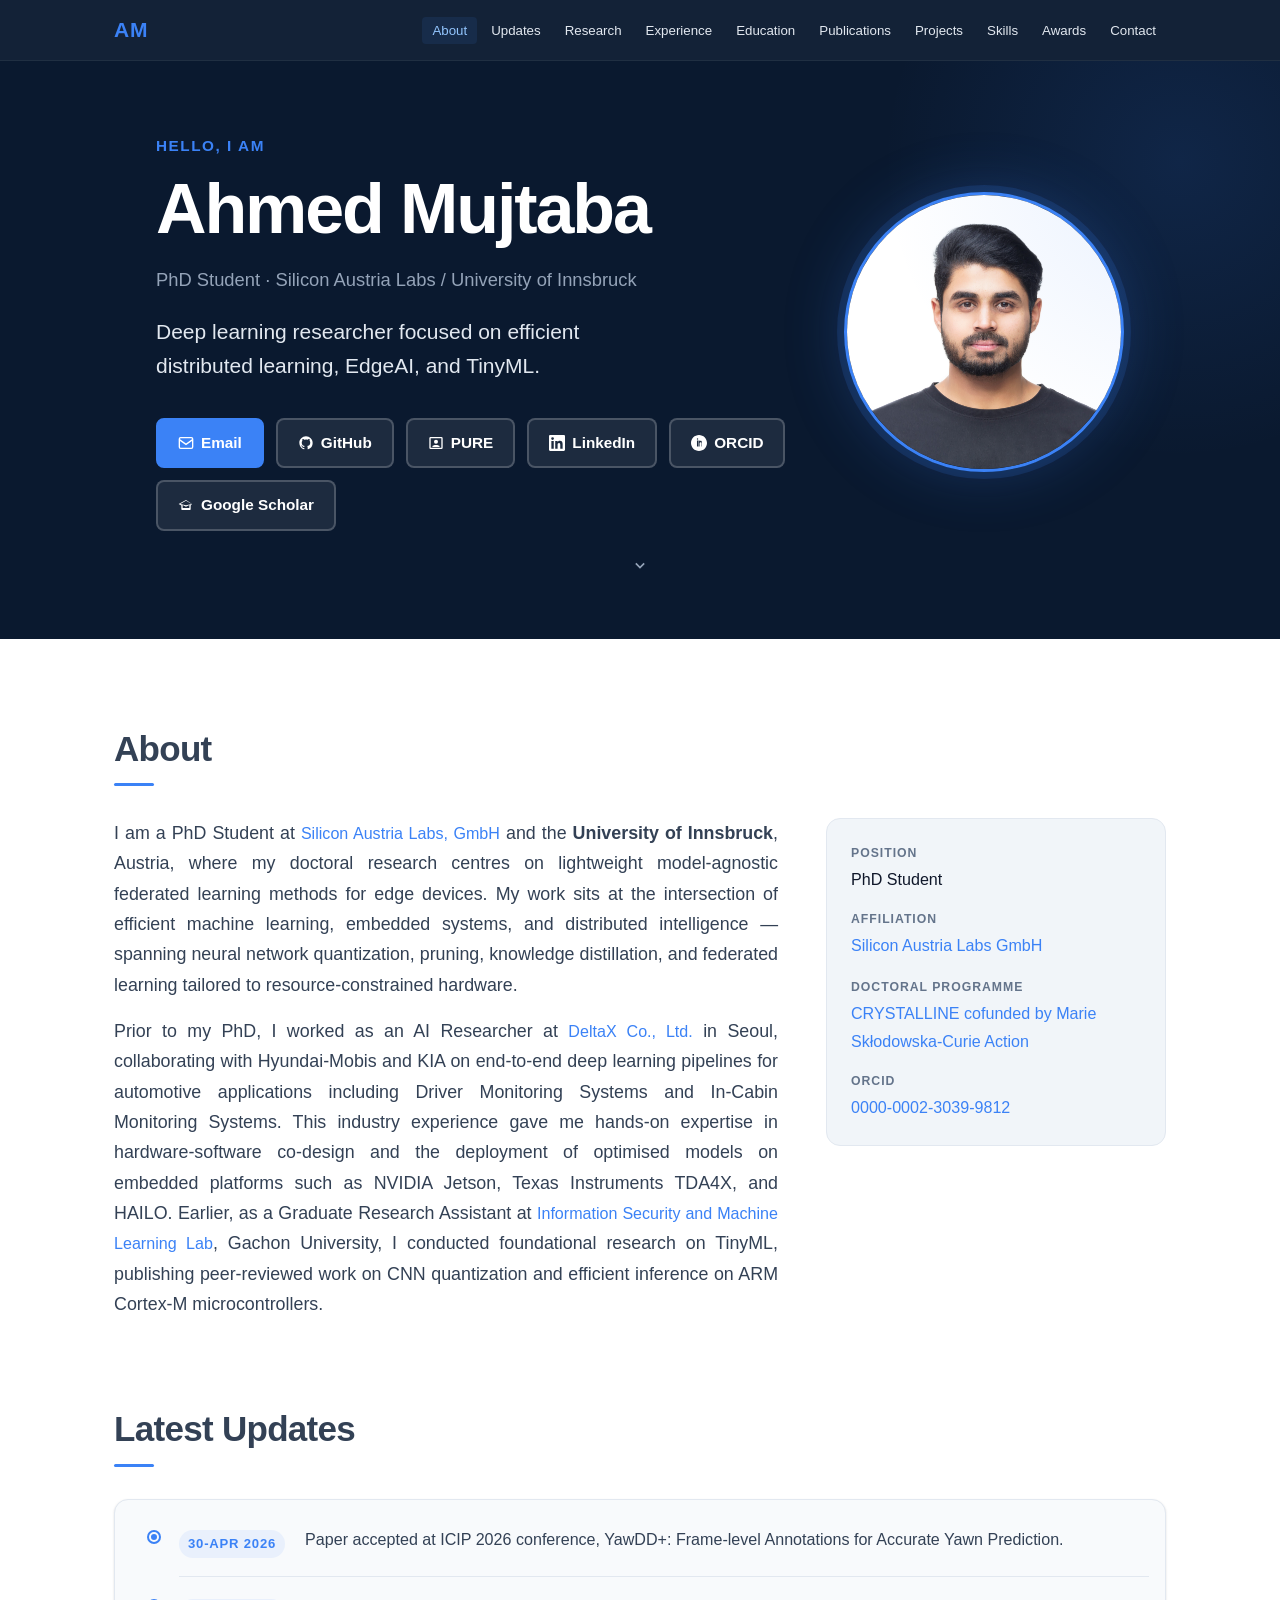
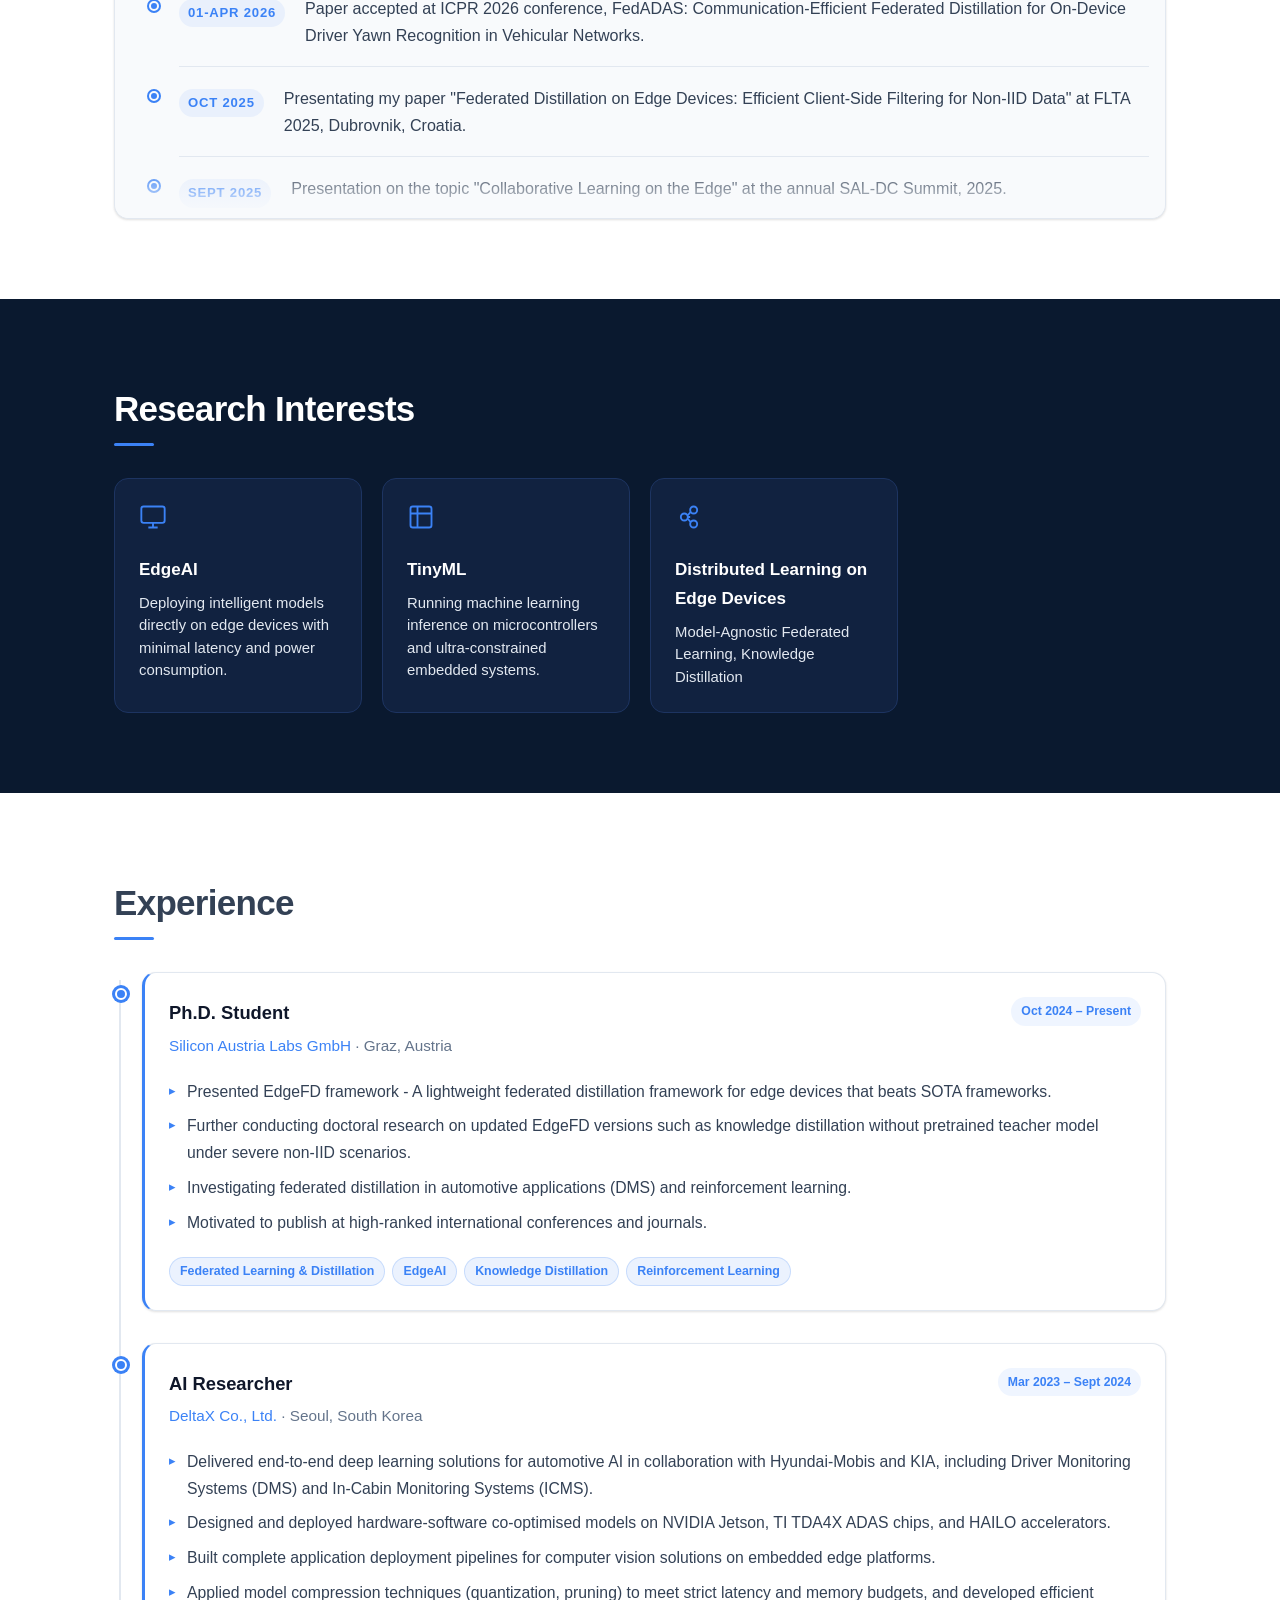
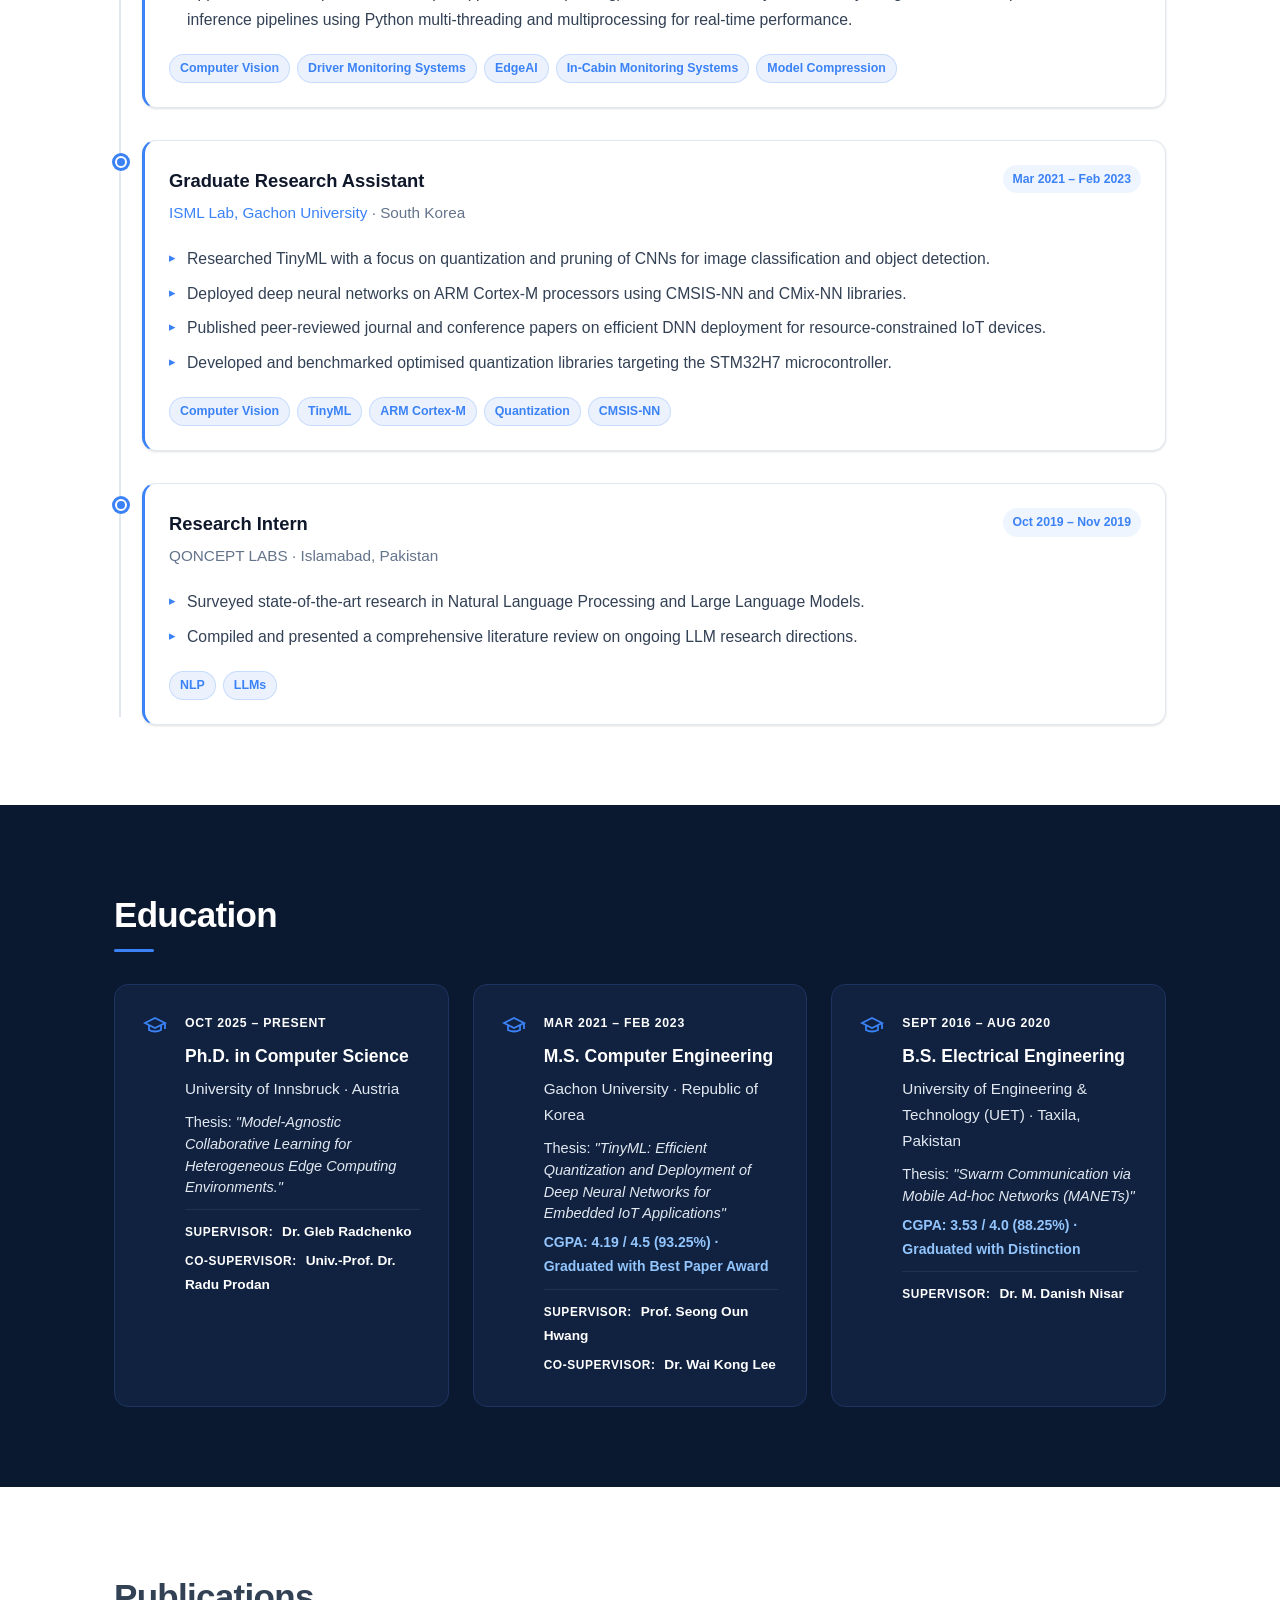
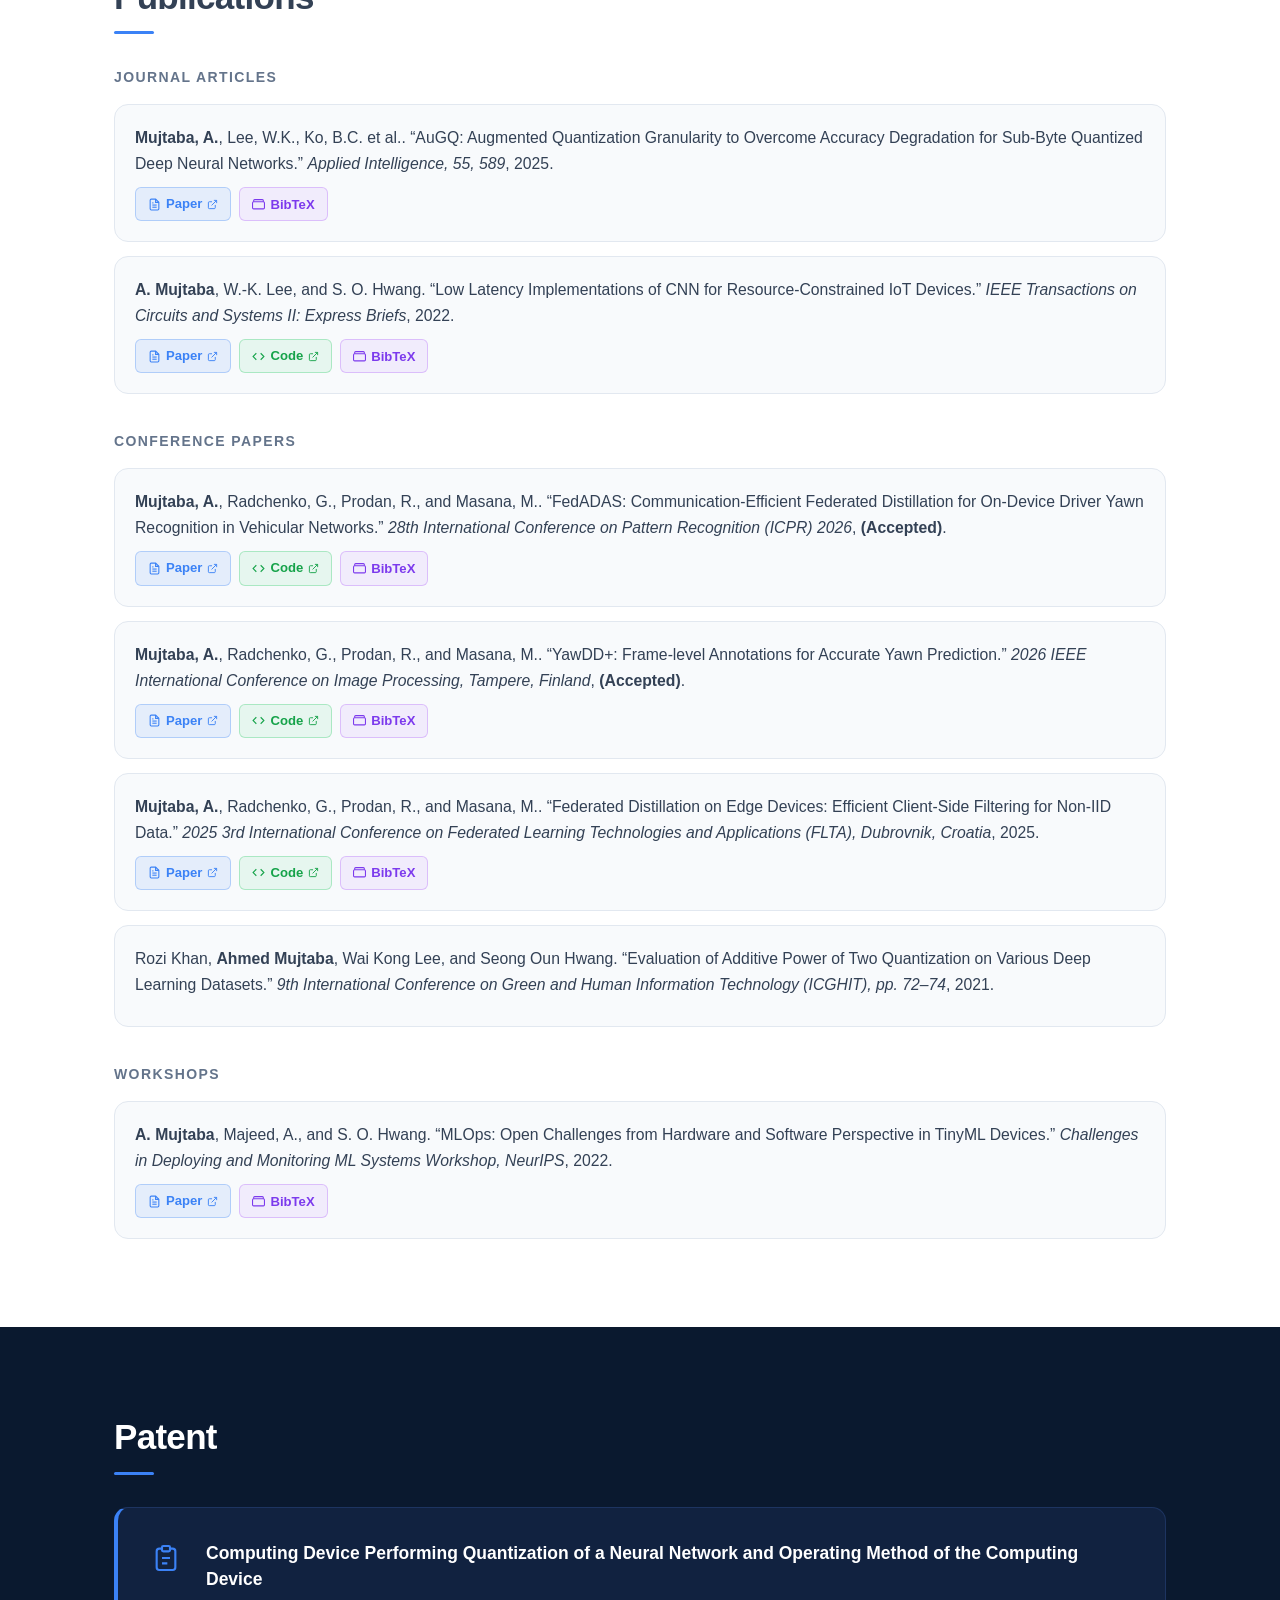
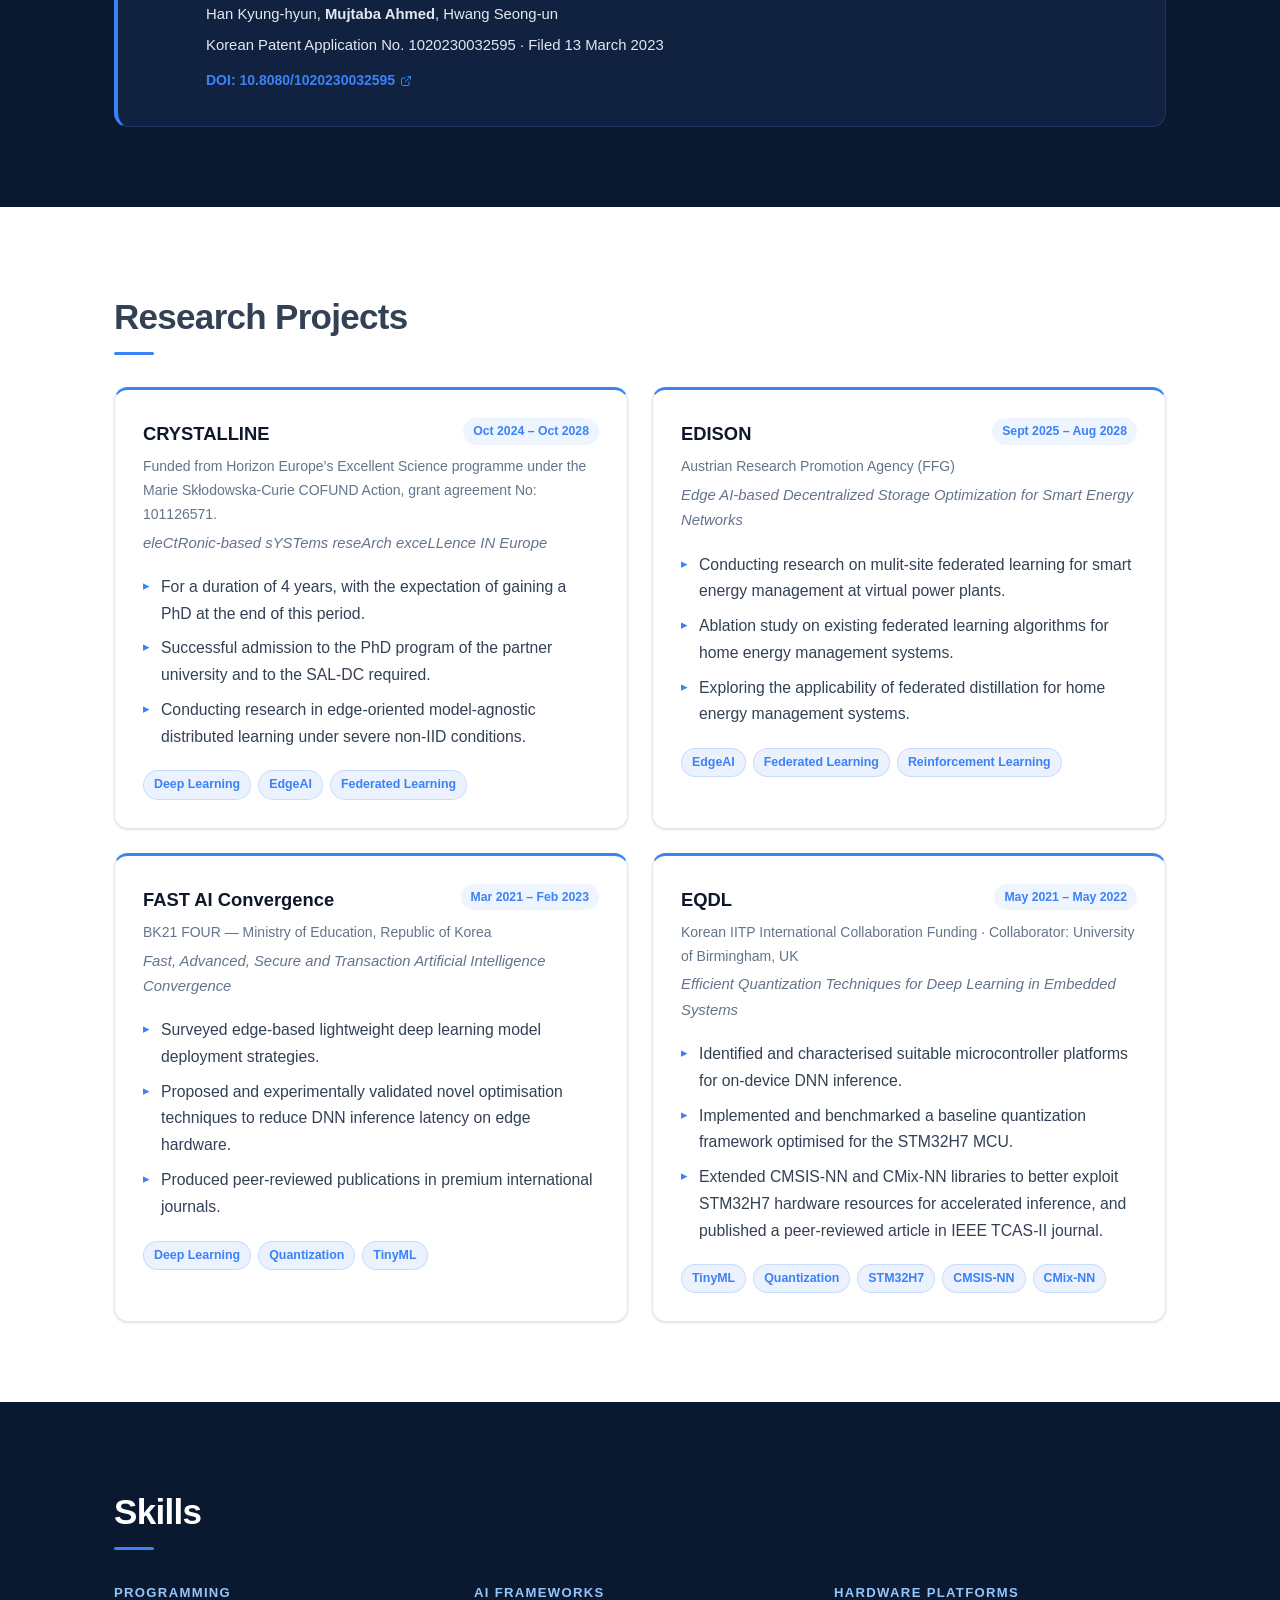
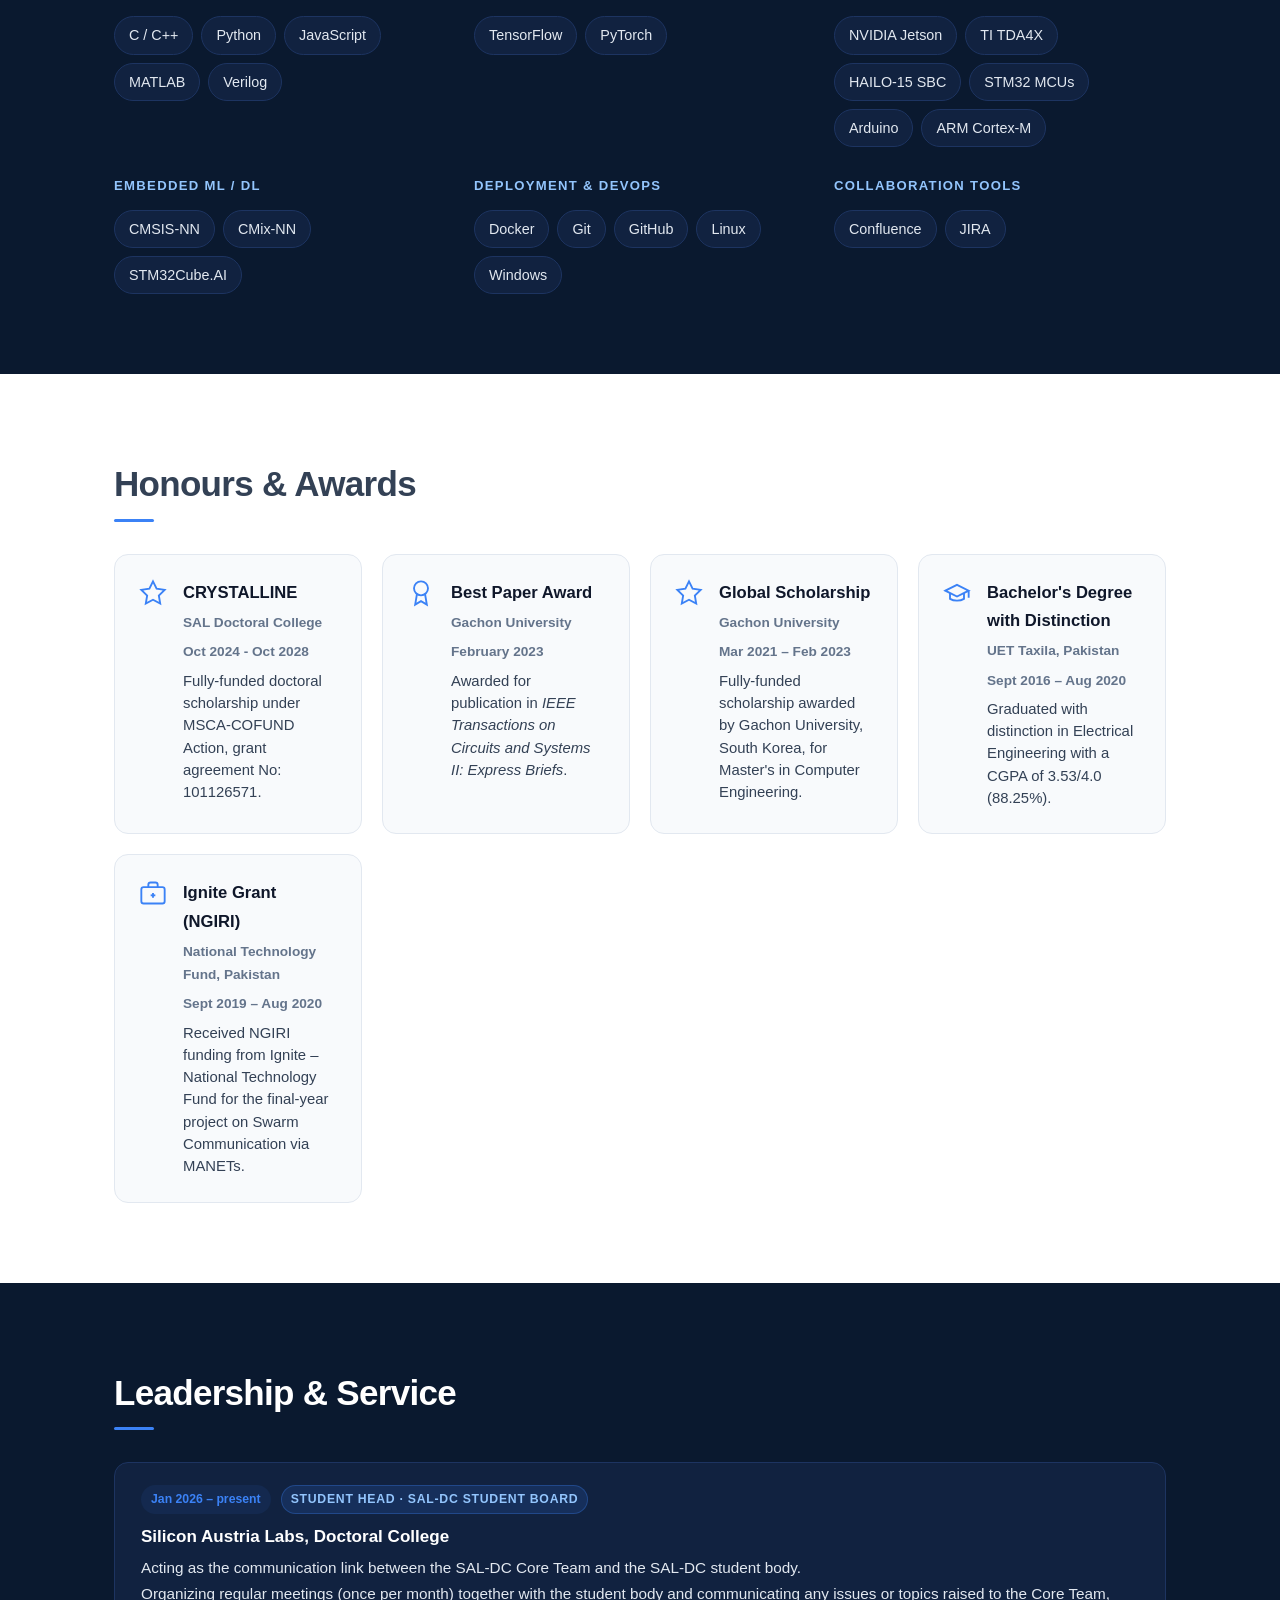
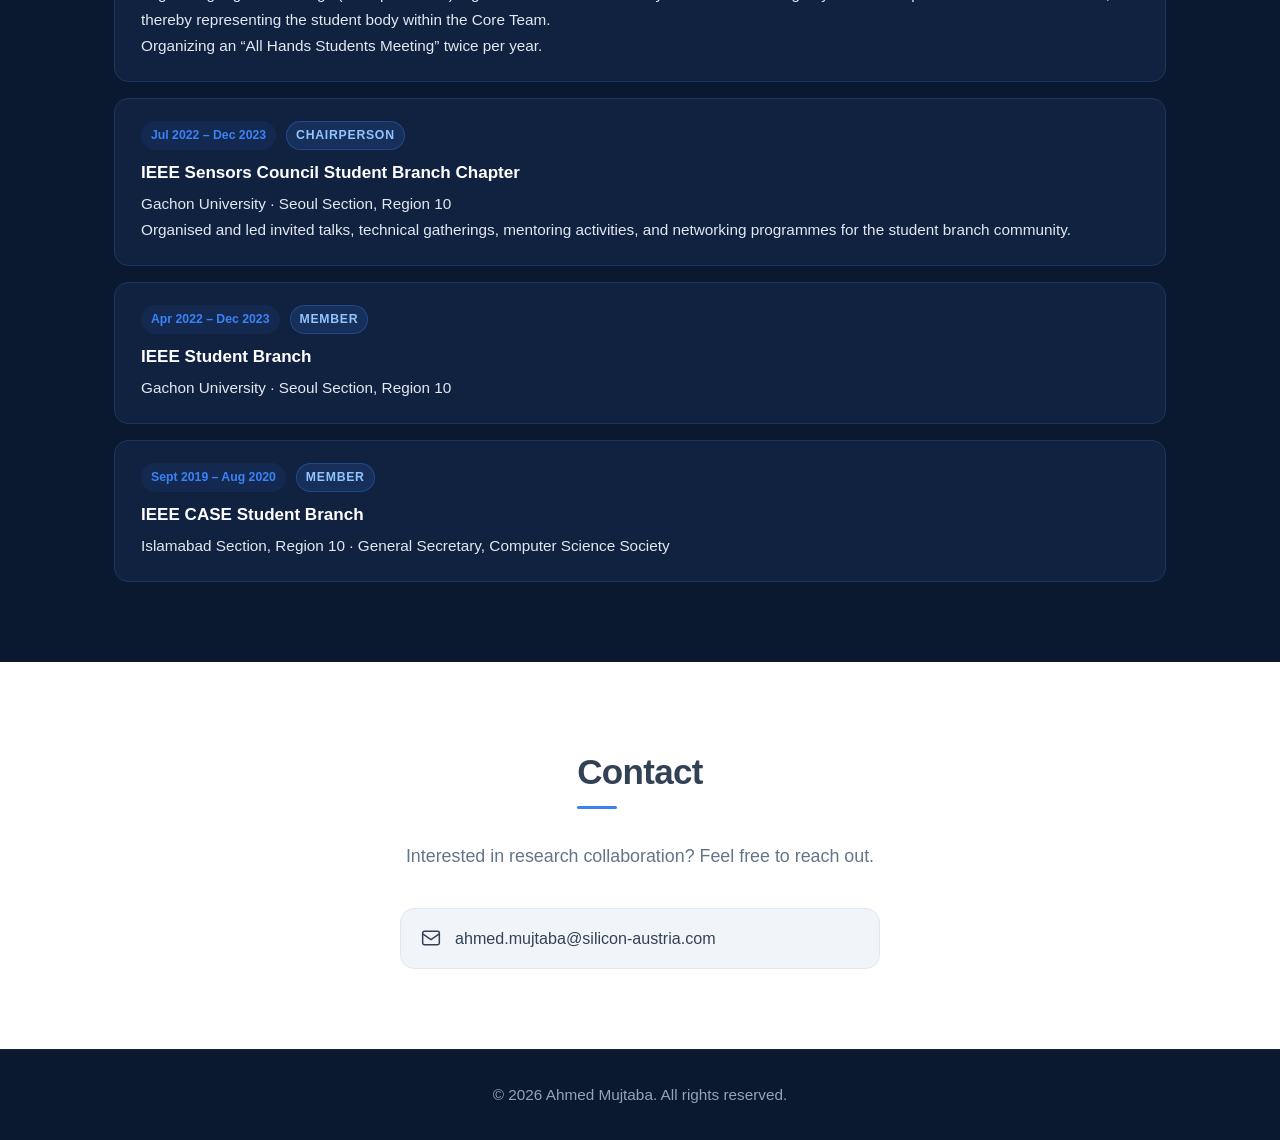
==== commit 69ac35b3: "v2.3" ====
--- a/index.html
+++ b/index.html
@@ -160,10 +160,6 @@
               <svg aria-hidden="true" width="16" height="16" viewBox="0 0 24 24" fill="none" stroke="currentColor" stroke-width="2"><rect x="2" y="4" width="20" height="16" rx="2"/><path d="M2 7l10 7 10-7"/></svg>
               Email
             </a>
-            <!-- <a href="assets/cv.pdf" class="btn btn-outline" download>
-              <svg aria-hidden="true" width="16" height="16" viewBox="0 0 24 24" fill="none" stroke="currentColor" stroke-width="2"><path d="M12 2v13M7 11l5 5 5-5"/><path d="M3 19h18"/></svg>
-              Download CV
-            </a> -->
             <a href="https://github.com/Ahmed-Mujtaba-98/" class="btn btn-ghost" target="_blank" rel="noopener noreferrer">
               <svg aria-hidden="true" width="16" height="16" viewBox="0 0 24 24" fill="currentColor"><path d="M12 2C6.477 2 2 6.484 2 12.017c0 4.425 2.865 8.18 6.839 9.504.5.092.682-.217.682-.483 0-.237-.008-.868-.013-1.703-2.782.605-3.369-1.343-3.369-1.343-.454-1.158-1.11-1.466-1.11-1.466-.908-.62.069-.608.069-.608 1.003.07 1.531 1.032 1.531 1.032.892 1.53 2.341 1.088 2.91.832.092-.647.35-1.088.636-1.338-2.22-.253-4.555-1.113-4.555-4.951 0-1.093.39-1.988 1.029-2.688-.103-.253-.446-1.272.098-2.65 0 0 .84-.27 2.75 1.026A9.564 9.564 0 0112 6.844c.85.004 1.705.115 2.504.337 1.909-1.296 2.747-1.027 2.747-1.027.546 1.379.202 2.398.1 2.651.64.7 1.028 1.595 1.028 2.688 0 3.848-2.339 4.695-4.566 4.943.359.309.678.92.678 1.855 0 1.338-.012 2.419-.012 2.747 0 .268.18.58.688.482A10.019 10.019 0 0022 12.017C22 6.484 17.522 2 12 2z"/></svg>
               GitHub
@@ -304,6 +300,7 @@
                 <span class="tag">Federated Learning & Distillation</span>
                 <span class="tag">EdgeAI</span>
                 <span class="tag">Knowledge Distillation</span>
+                <span class="tag">Reinforcement Learning</span>
               </div>
             </div>
           </article>
@@ -325,11 +322,11 @@
                 <li>Applied model compression techniques (quantization, pruning) to meet strict latency and memory budgets, and developed efficient inference pipelines using Python multi-threading and multiprocessing for real-time performance.</li>
               </ul>
               <div class="card-tags">
-                <span class="tag">Automotive AI</span>
-                <span class="tag">DMS / ICMS</span>
-                <span class="tag">NVIDIA Jetson</span>
-                <span class="tag">TI TDA4X</span>
-                <span class="tag">HAILO</span>
+                <span class="tag">Computer Vision</span>
+                <span class="tag">Driver Monitoring Systems</span>
+                <span class="tag">EdgeAI</span>
+                <span class="tag">In-Cabin Monitoring Systems</span>
+                <span class="tag">Model Compression</span>
               </div>
             </div>
           </article>
@@ -351,6 +348,7 @@
                 <li>Developed and benchmarked optimised quantization libraries targeting the STM32H7 microcontroller.</li>
               </ul>
               <div class="card-tags">
+                <span class="tag">Computer Vision</span>
                 <span class="tag">TinyML</span>
                 <span class="tag">ARM Cortex-M</span>
                 <span class="tag">Quantization</span>
@@ -771,7 +769,7 @@
     <section class="section section-light" id="contact" aria-labelledby="contact-heading">
       <div class="container contact-container">
         <h2 class="section-title" id="contact-heading">Contact</h2>
-        <p class="contact-intro">Interested in collaboration or research ? Feel free to reach out.</p>
+        <p class="contact-intro">Interested in research collaboration? Feel free to reach out.</p>
         <div class="contact-links">
           <a class="contact-link" href="mailto:ahmed.mujtaba@silicon-austria.com">
             <svg aria-hidden="true" width="20" height="20" viewBox="0 0 24 24" fill="none" stroke="currentColor" stroke-width="1.8"><rect x="2" y="4" width="20" height="16" rx="2"/><path d="M2 7l10 7 10-7"/></svg>
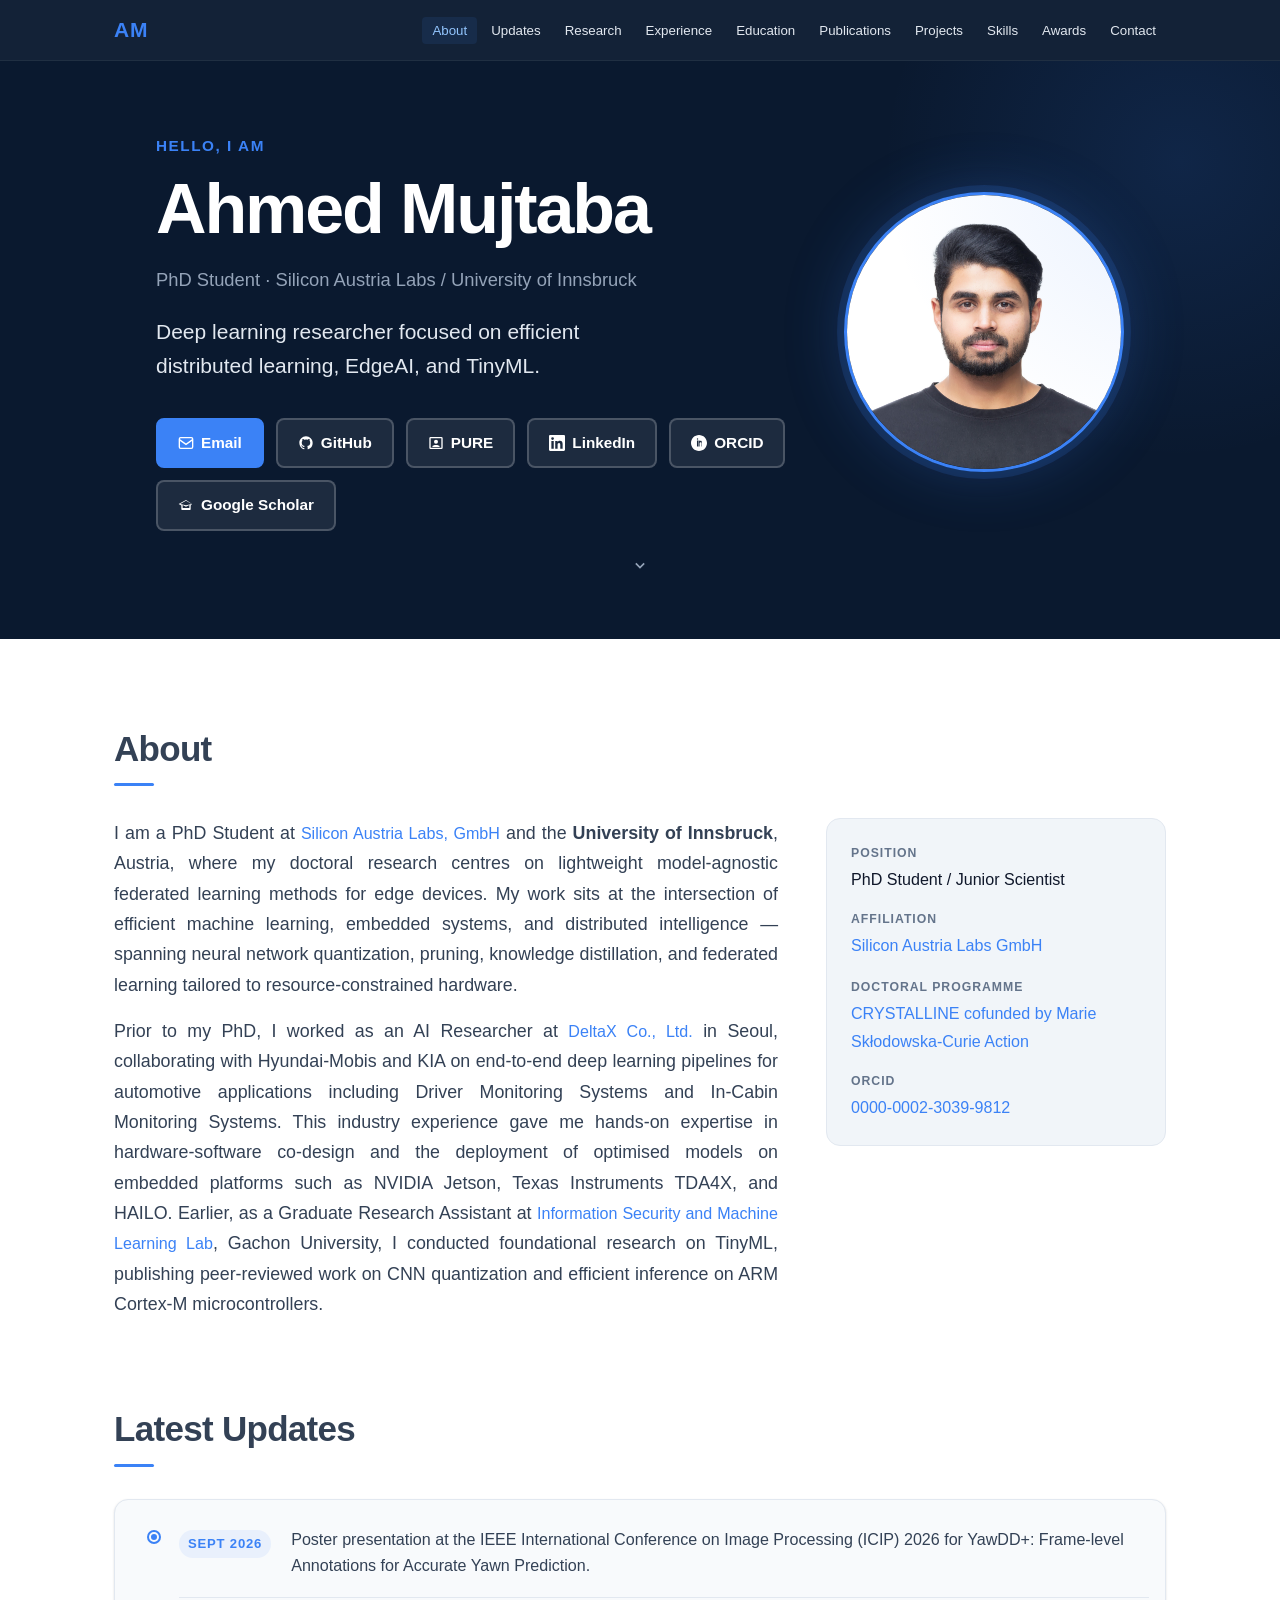
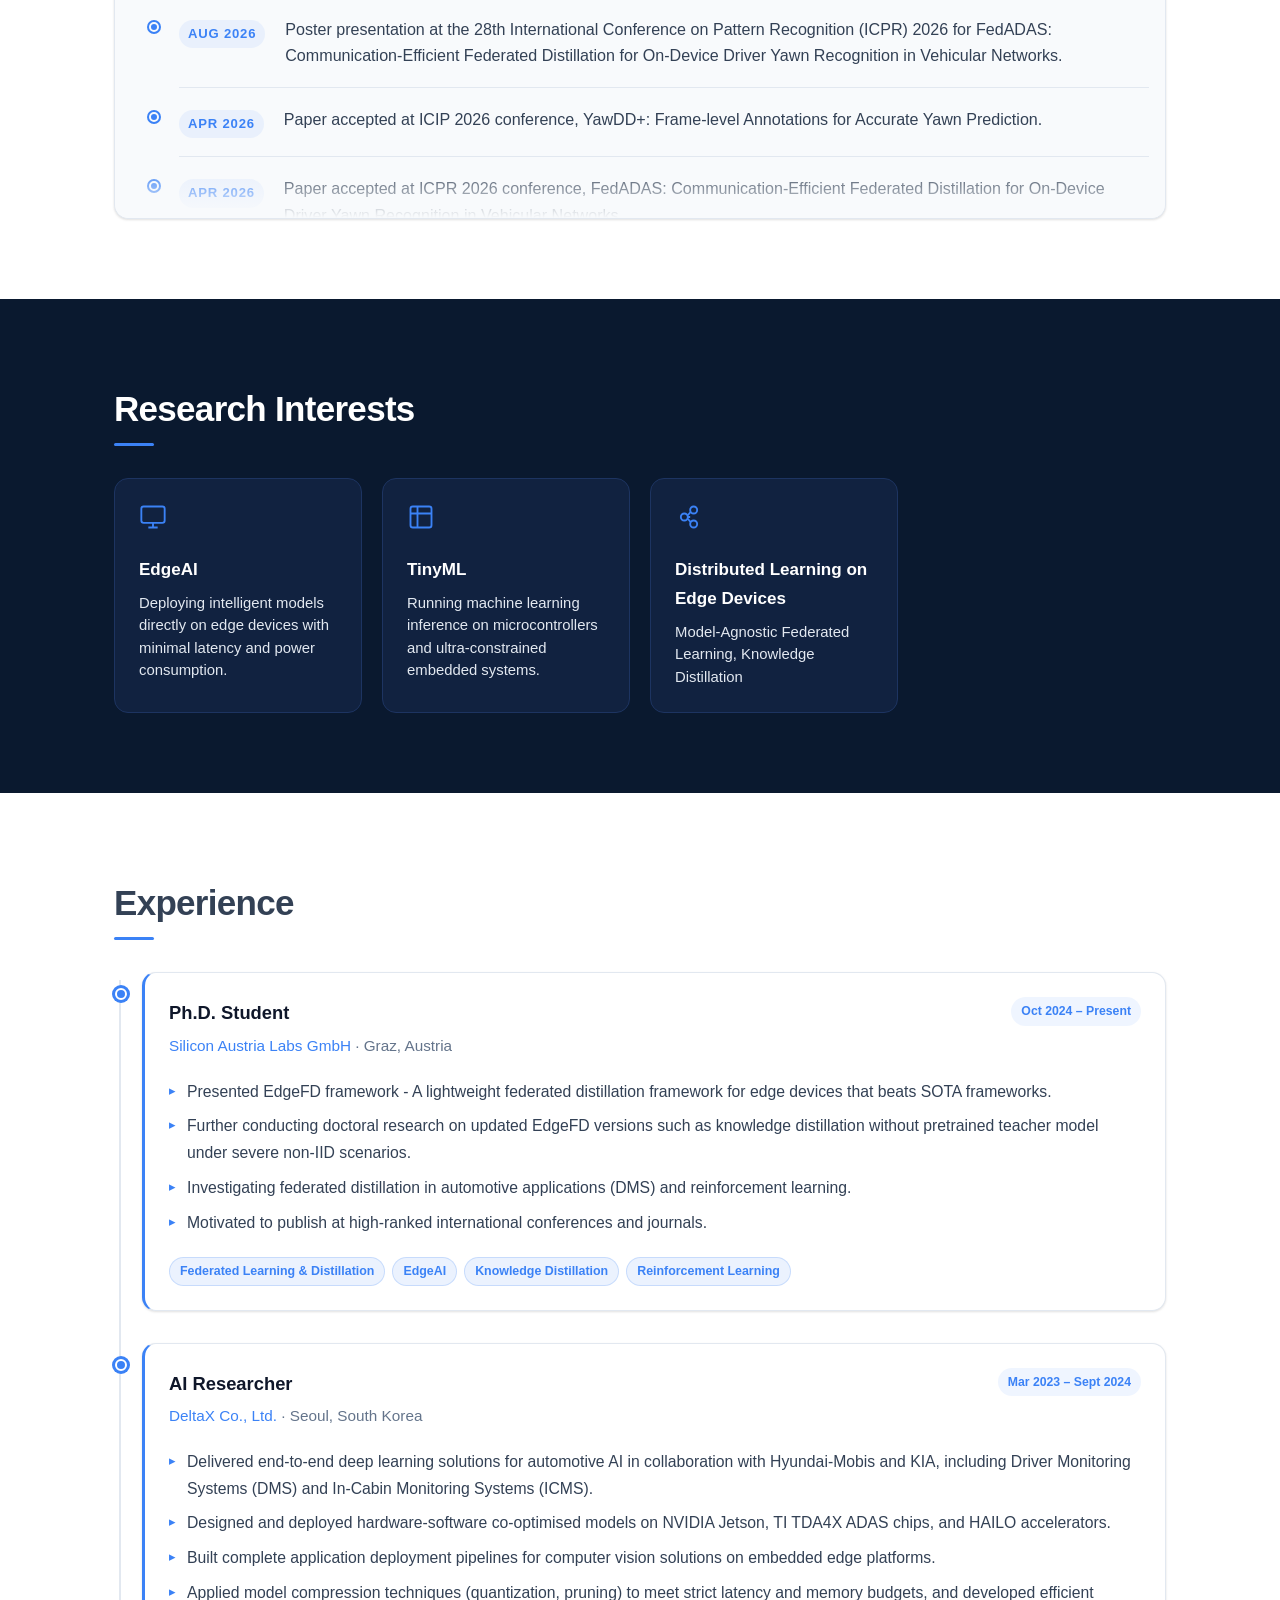
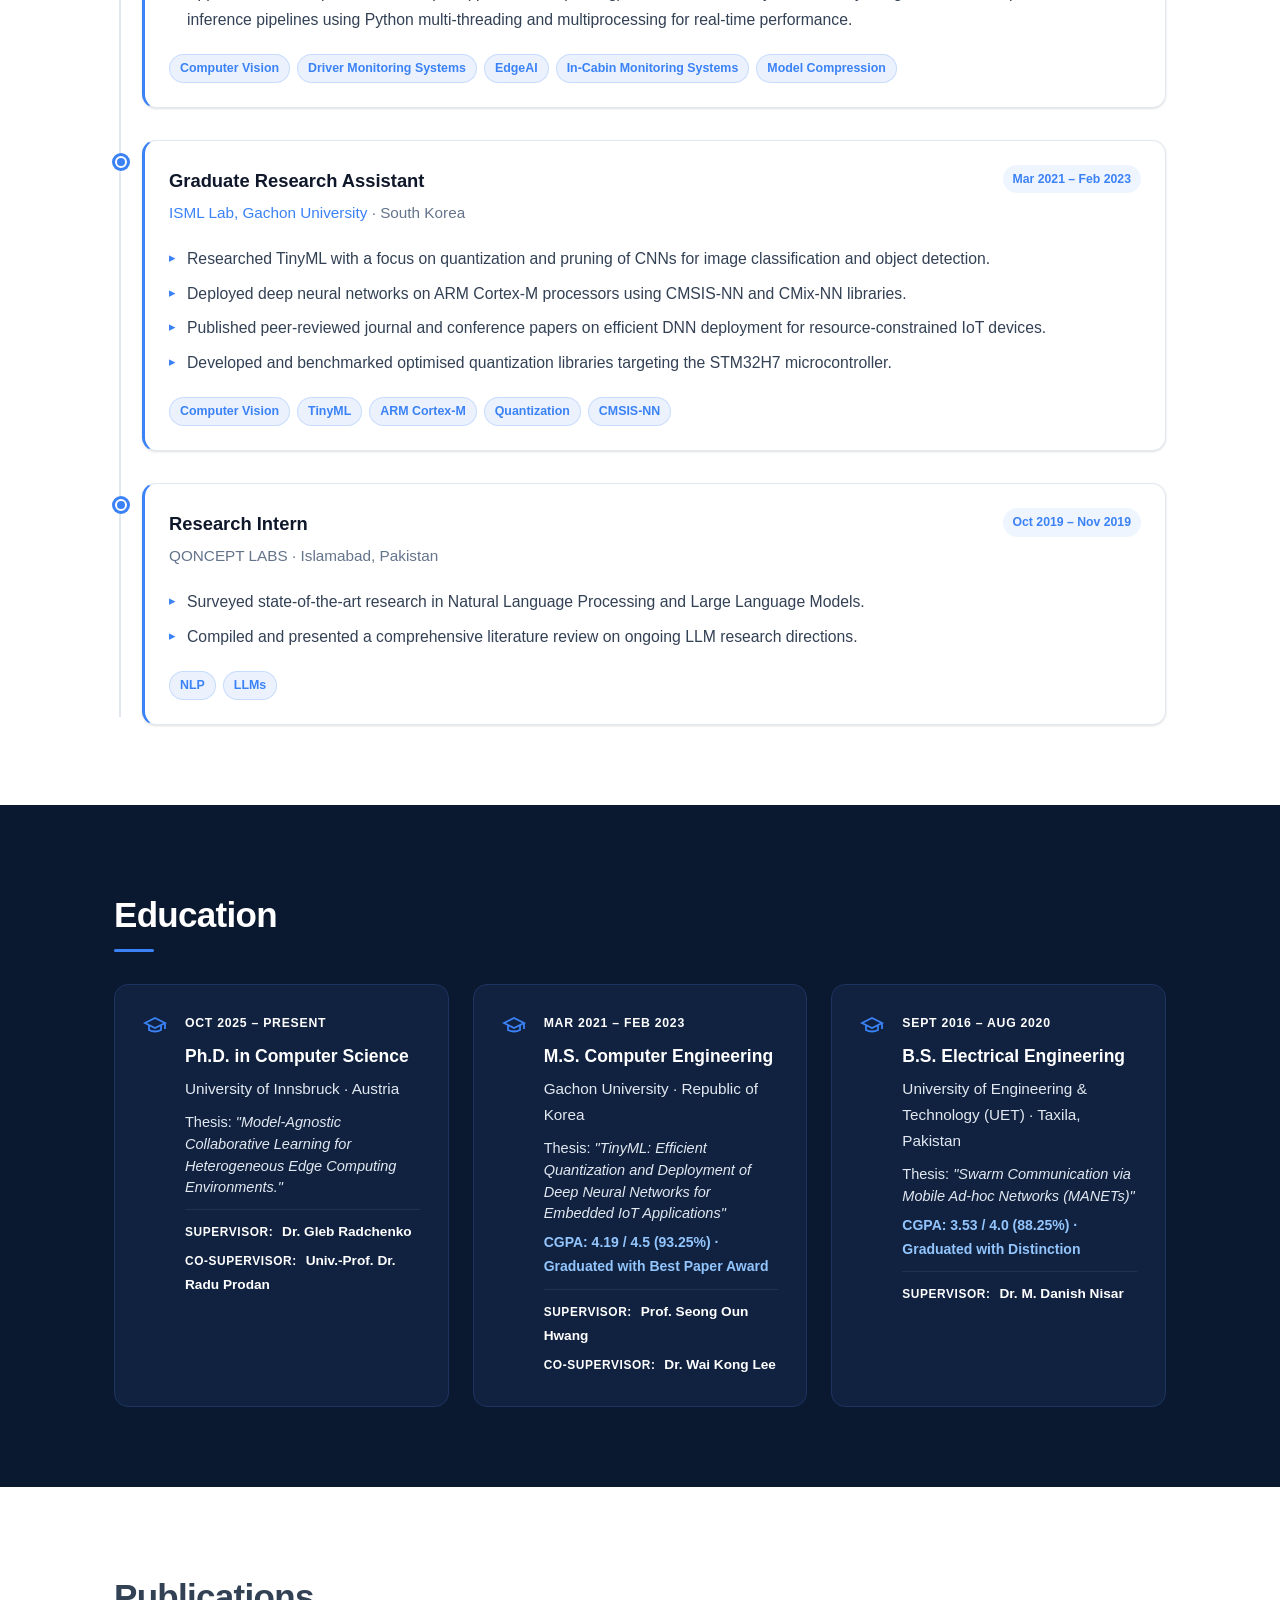
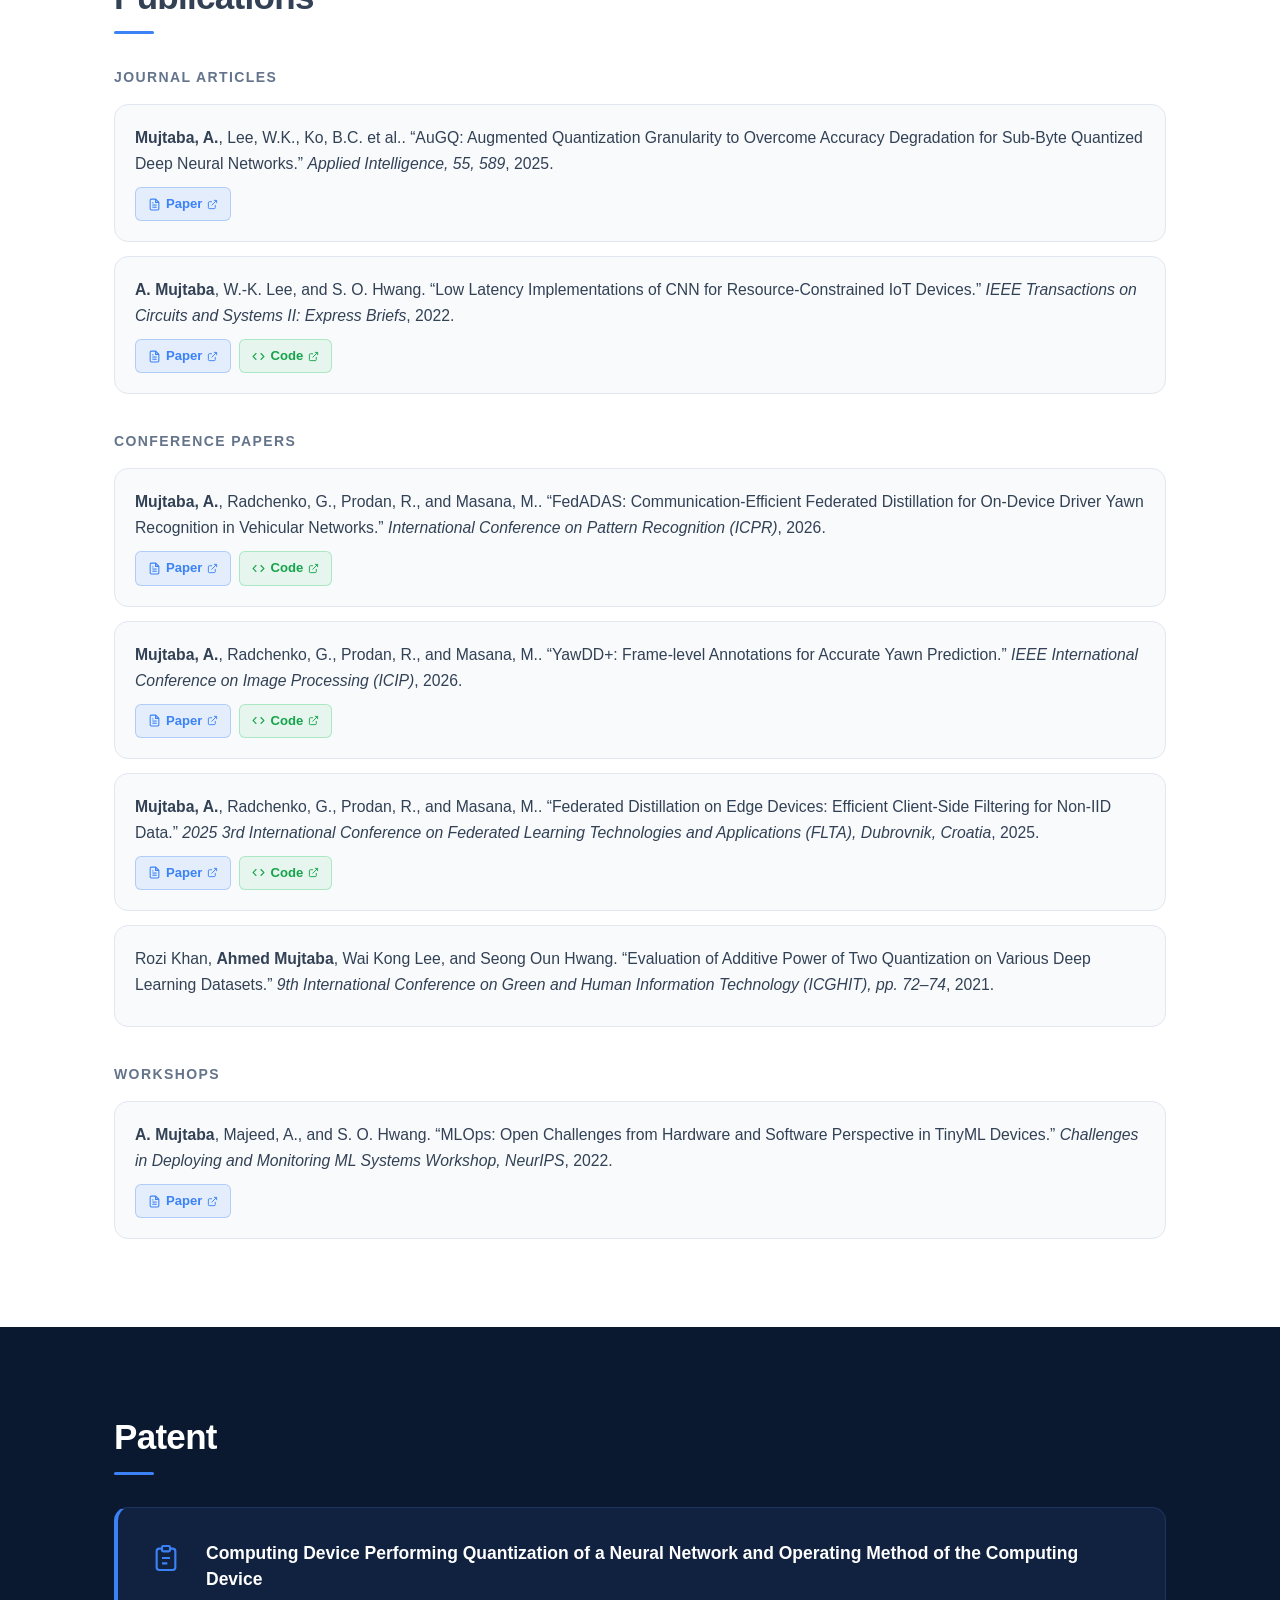
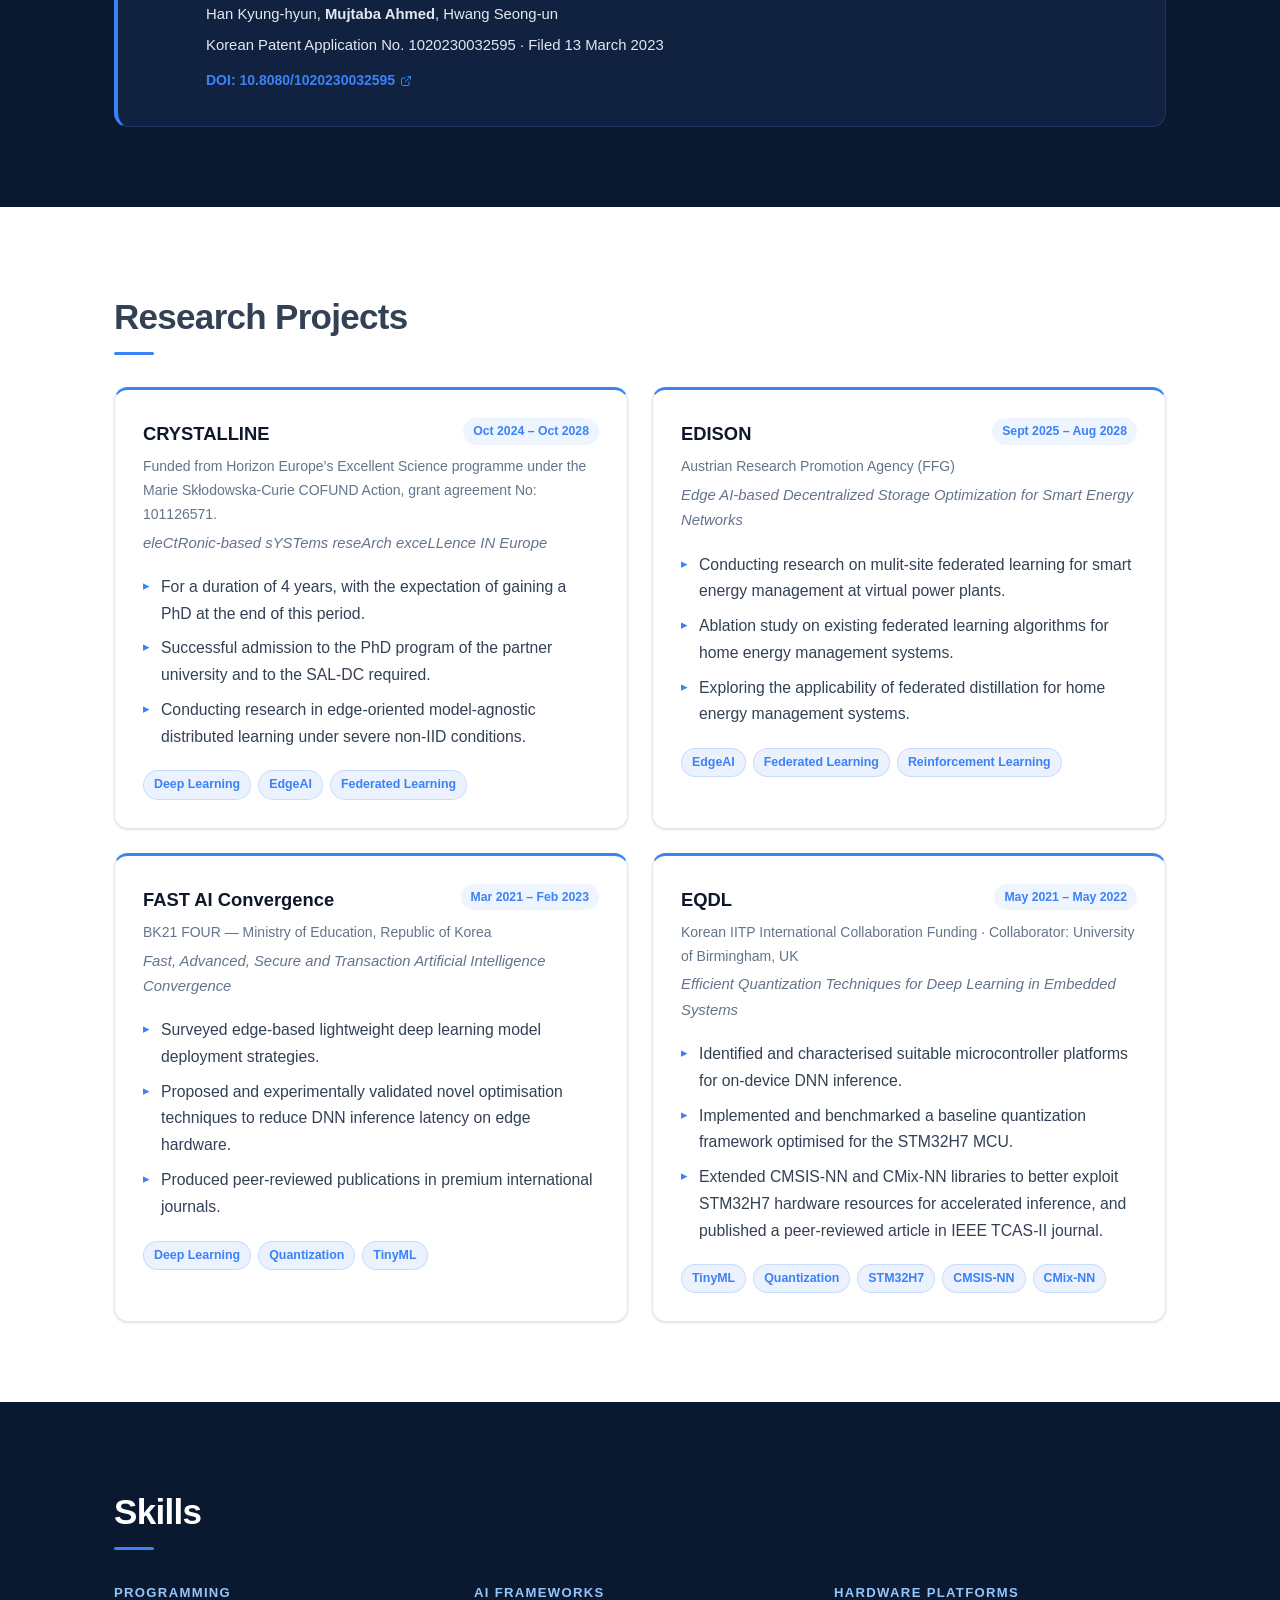
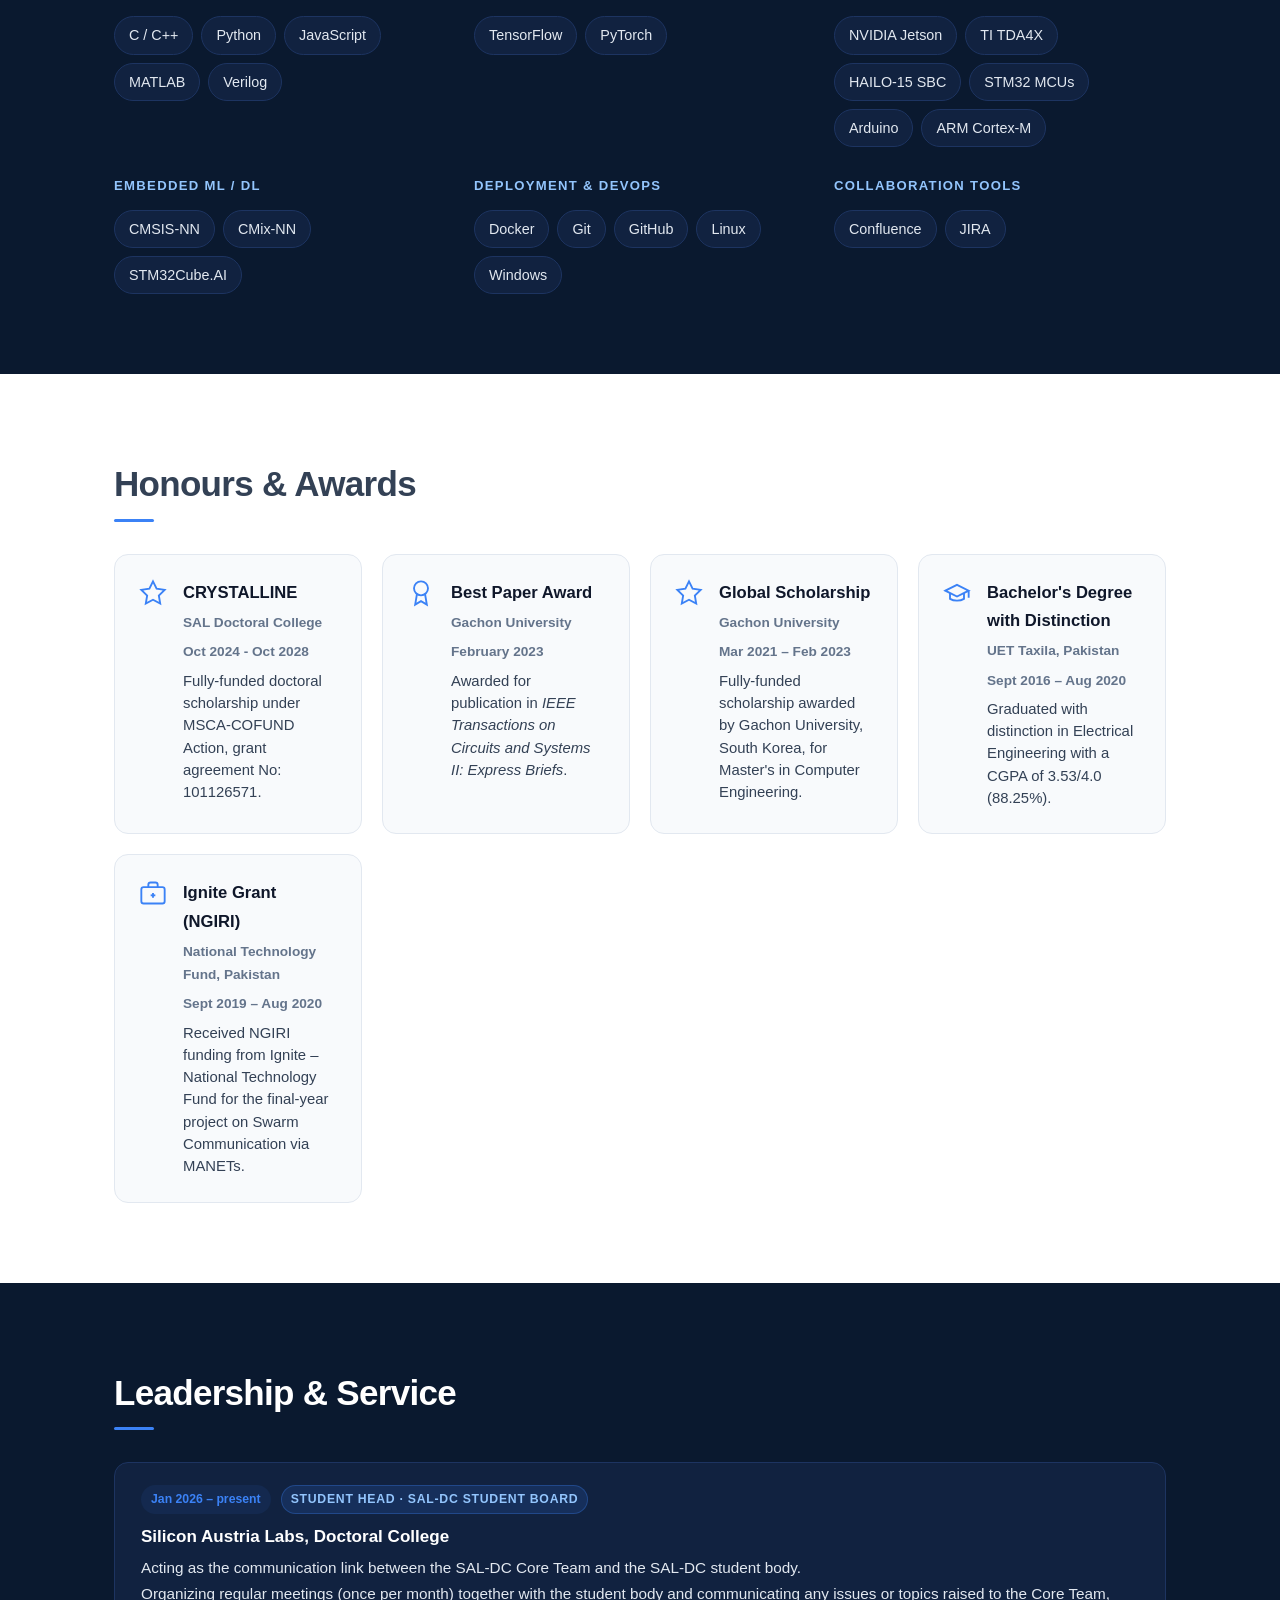
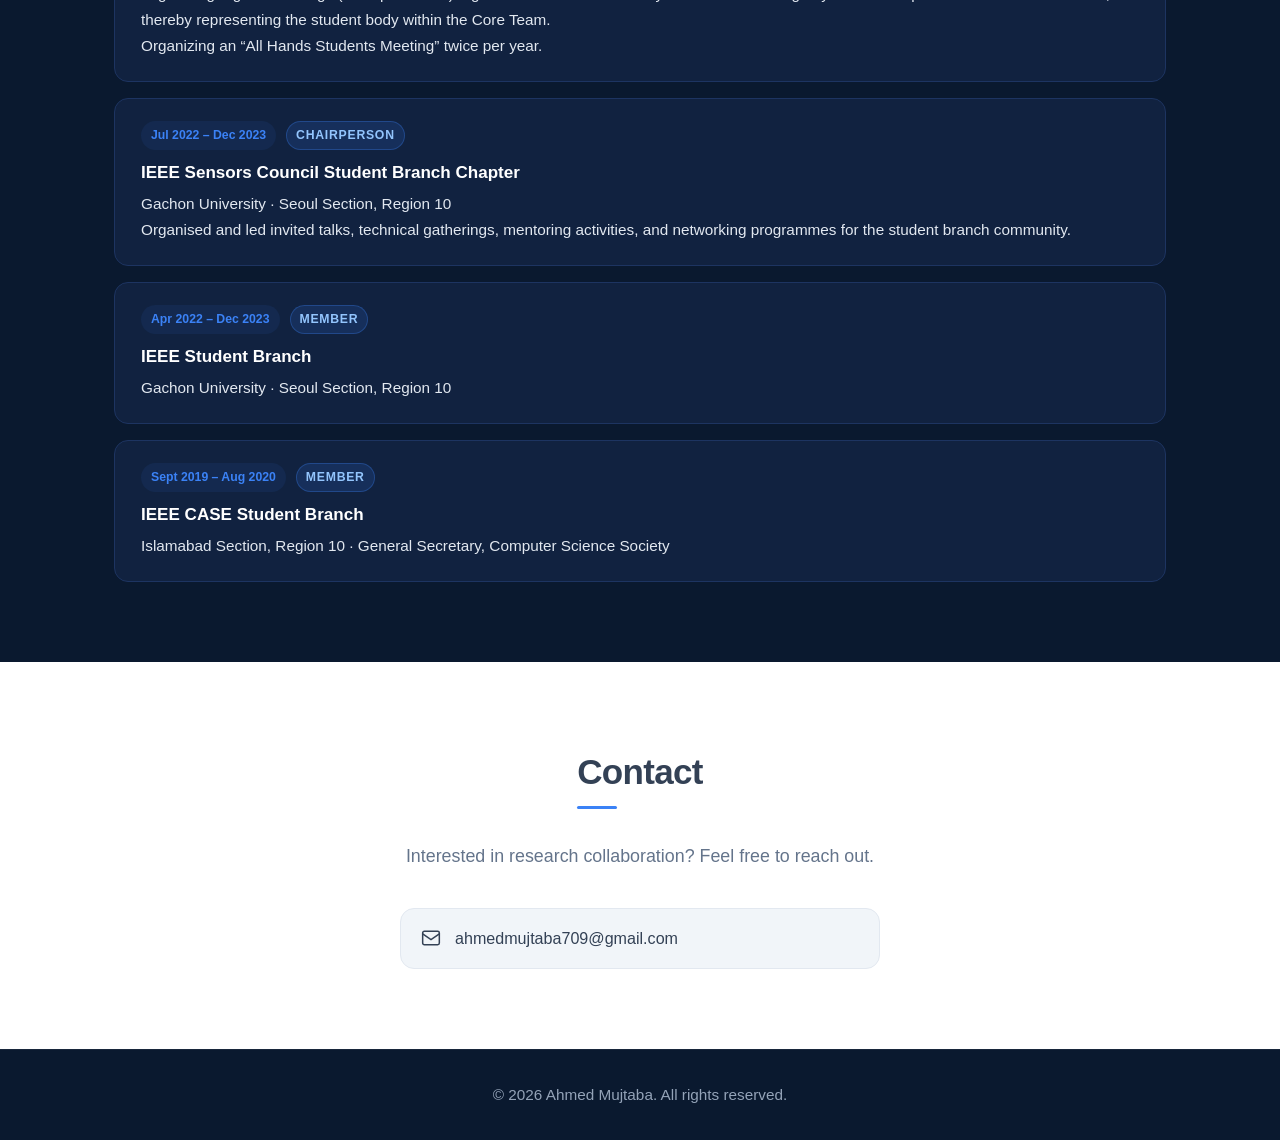
==== commit cb05238f: "v2.4" ====
--- a/index.html
+++ b/index.html
@@ -6,9 +6,9 @@
 
   <!-- Primary SEO -->
   <title>Ahmed Mujtaba | EdgeAI &amp; TinyML Researcher | Silicon Austria Labs</title>
-  <meta name="description" content="Ahmed Mujtaba is a Junior Scientist and PhD Student at Silicon Austria Labs and University of Innsbruck, Austria. He researches EdgeAI, TinyML, collaborative learning for edge devices, neural network quantization, pruning, and embedded AI deployment." />
+  <meta name="description" content="Ahmed Mujtaba is a AI researcher, Junior Scientist, and PhD Student at Silicon Austria Labs and University of Innsbruck, Austria. He researches EdgeAI, TinyML, federated learning, neural network quantization, pruning, and embedded AI." />
   <meta name="author" content="Ahmed Mujtaba" />
-  <meta name="keywords" content="Ahmed Mujtaba, Ahmed Mujtaba researcher, Ahmed Mujtaba Silicon Austria Labs, Ahmed Mujtaba TinyML, Ahmed Mujtaba EdgeAI, EdgeAI, TinyML, federated learning, collaborative learning edge, model compression, quantization, pruning, knowledge distillation, embedded AI, neural network, Silicon Austria Labs, University of Innsbruck, Gachon University, DeltaX, automotive AI, embedded computer vision" />
+  <meta name="keywords" content="Ahmed Mujtaba, Ahmed Mujtaba researcher, Ahmed Mujtaba computer scientist, Ahmed Mujtaba academic, Ahmed Mujtaba PhD, Ahmed Mujtaba PhD student, Ahmed Mujtaba PhD Austria, Ahmed Mujtaba Innsbruck, Ahmed Mujtaba Graz, Ahmed Mujtaba Silicon Austria Labs, Ahmed Mujtaba TinyML, Ahmed Mujtaba EdgeAI, Ahmed Mujtaba machine learning, Ahmed Mujtaba artificial intelligence, Ahmed Mujtaba federated learning, Ahmed Mujtaba ORCID, EdgeAI, TinyML, federated learning, collaborative learning edge, model compression, quantization, pruning, knowledge distillation, embedded AI, neural network, Silicon Austria Labs, University of Innsbruck, Gachon University, DeltaX, automotive AI, embedded computer vision" />
   <meta name="robots" content="index, follow" />
   <meta name="googlebot" content="index, follow" />
   <meta name="google-site-verification" content="SlkqucBfOhakGowJSju3IJIhr0hoMb5O0SwaXNVOKJI" />
@@ -16,10 +16,12 @@
   <!-- Canonical -->
   <link rel="canonical" href="https://ahmed-mujtaba-98.github.io/" />
 
-  <!-- Social verification (rel=me helps Google confirm identity) -->
+  <!-- Social verification (rel=me helps Google confirm identity across profiles) -->
   <link rel="me" href="https://github.com/Ahmed-Mujtaba-98/" />
   <link rel="me" href="https://www.linkedin.com/in/ahmed-mujtaba-3796551b4/" />
   <link rel="me" href="https://orcid.org/0000-0002-3039-9812" />
+  <link rel="me" href="https://scholar.google.com/citations?user=ZkaaV5EAAAAJ&hl=en" />
+  <link rel="me" href="https://silicon-austria-labs.elsevierpure.com/en/persons/ahmed-mujtaba/" />
 
   <!-- Open Graph (Facebook, WhatsApp, Slack previews) -->
   <meta property="og:type" content="profile" />
@@ -51,9 +53,20 @@
     "familyName": "Mujtaba",
     "url": "https://ahmed-mujtaba-98.github.io/",
     "image": "https://ahmed-mujtaba-98.github.io/assets/profile.jpg",
-    "email": "ahmed.mujtaba@silicon-austria.com",
+    "email": "ahmedmujtaba709@gmail.com",
     "jobTitle": "Junior Scientist (PhD Student)",
     "description": "Ahmed Mujtaba is a Junior Scientist and PhD Student at Silicon Austria Labs GmbH and University of Innsbruck, researching lightweight collaborative learning for edge devices, TinyML, neural network quantization, pruning, and embedded AI deployment.",
+    "disambiguatingDescription": "Ahmed Mujtaba the computer scientist and researcher — a PhD Student in EdgeAI and TinyML at Silicon Austria Labs and University of Innsbruck, Austria. Author of peer-reviewed publications in IEEE and Springer journals and international conferences.",
+    "hasOccupation": {
+      "@type": "Occupation",
+      "name": "Researcher",
+      "occupationLocation": {
+        "@type": "City",
+        "name": "Graz, Austria"
+      },
+      "description": "PhD research on lightweight federated learning and TinyML for edge devices",
+      "skills": "EdgeAI, TinyML, Federated Learning, Neural Network Quantization, Model Compression, Embedded AI"
+    },
     "worksFor": {
       "@type": "Organization",
       "name": "Silicon Austria Labs GmbH",
@@ -80,7 +93,9 @@
       "EdgeAI", "TinyML", "Federated Learning", "Collaborative Learning",
       "Neural Network Quantization", "Model Pruning", "Knowledge Distillation",
       "Embedded Computer Vision", "Hardware-Software Co-design",
-      "Automotive AI", "Driver Monitoring Systems"
+      "Automotive AI", "Driver Monitoring Systems",
+      "Deep Learning", "Machine Learning", "Embedded Systems",
+      "Internet of Things", "Distributed AI"
     ],
     "hasCredential": [
       {
@@ -99,7 +114,9 @@
     "sameAs": [
       "https://github.com/Ahmed-Mujtaba-98/",
       "https://www.linkedin.com/in/ahmed-mujtaba-3796551b4/",
-      "https://orcid.org/0000-0002-3039-9812"
+      "https://orcid.org/0000-0002-3039-9812",
+      "https://scholar.google.com/citations?user=ZkaaV5EAAAAJ&hl=en",
+      "https://silicon-austria-labs.elsevierpure.com/en/persons/ahmed-mujtaba/"
     ]
   }
   </script>
@@ -156,7 +173,7 @@
           <p class="hero-title">PhD Student · Silicon Austria Labs / University of Innsbruck</p>
           <p class="hero-tagline">Deep learning researcher focused on efficient distributed learning, EdgeAI, and TinyML.</p>
           <div class="hero-actions">
-            <a href="mailto:ahmed.mujtaba@silicon-austria.com" class="btn btn-primary">
+            <a href="mailto:ahmedmujtaba709@gmail.com" class="btn btn-primary">
               <svg aria-hidden="true" width="16" height="16" viewBox="0 0 24 24" fill="none" stroke="currentColor" stroke-width="2"><rect x="2" y="4" width="20" height="16" rx="2"/><path d="M2 7l10 7 10-7"/></svg>
               Email
             </a>
@@ -209,7 +226,7 @@
             <div class="meta-card">
               <div class="meta-item">
                 <span class="meta-label">Position</span>
-                <span class="meta-value">PhD Student</span>
+                <span class="meta-value">PhD Student / Junior Scientist</span>
               </div>
               <div class="meta-item">
                 <span class="meta-label">Affiliation</span>
@@ -771,9 +788,9 @@
         <h2 class="section-title" id="contact-heading">Contact</h2>
         <p class="contact-intro">Interested in research collaboration? Feel free to reach out.</p>
         <div class="contact-links">
-          <a class="contact-link" href="mailto:ahmed.mujtaba@silicon-austria.com">
+          <a class="contact-link" href="mailto:ahmedmujtaba709@gmail.com">
             <svg aria-hidden="true" width="20" height="20" viewBox="0 0 24 24" fill="none" stroke="currentColor" stroke-width="1.8"><rect x="2" y="4" width="20" height="16" rx="2"/><path d="M2 7l10 7 10-7"/></svg>
-            <span>ahmed.mujtaba@silicon-austria.com</span>
+            <span>ahmedmujtaba709@gmail.com</span>
           </a>
         </div>
       </div>
--- a/style.css
+++ b/style.css
@@ -1094,19 +1094,6 @@
   background: #16a34a;
   color: var(--white);
   border-color: #16a34a;
-}
-
-.pub-btn--bibtex {
-  background: rgba(168,85,247,.08);
-  color: #7c3aed;
-  border-color: rgba(168,85,247,.3);
-  cursor: pointer;
-  font-family: inherit;
-}
-.pub-btn--bibtex:hover {
-  background: #7c3aed;
-  color: var(--white);
-  border-color: #7c3aed;
 }
 
 .pub-loading {
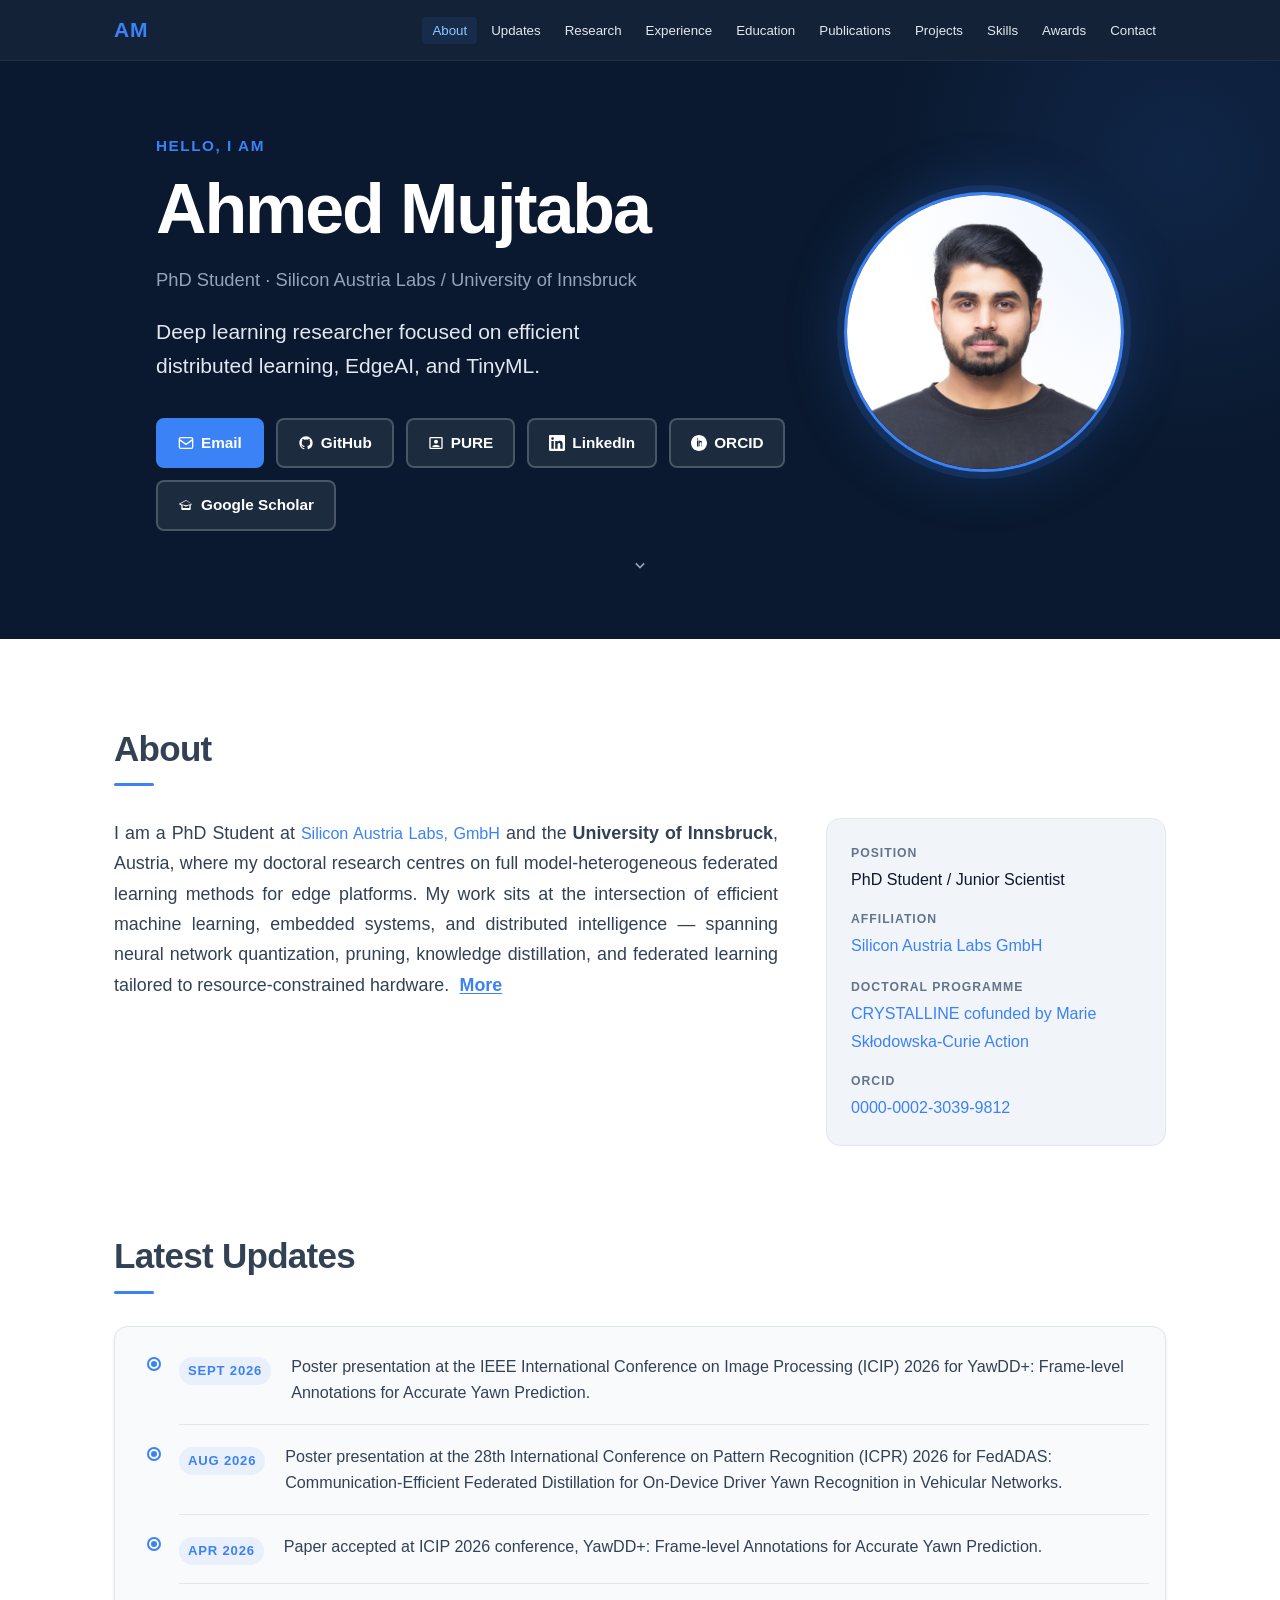
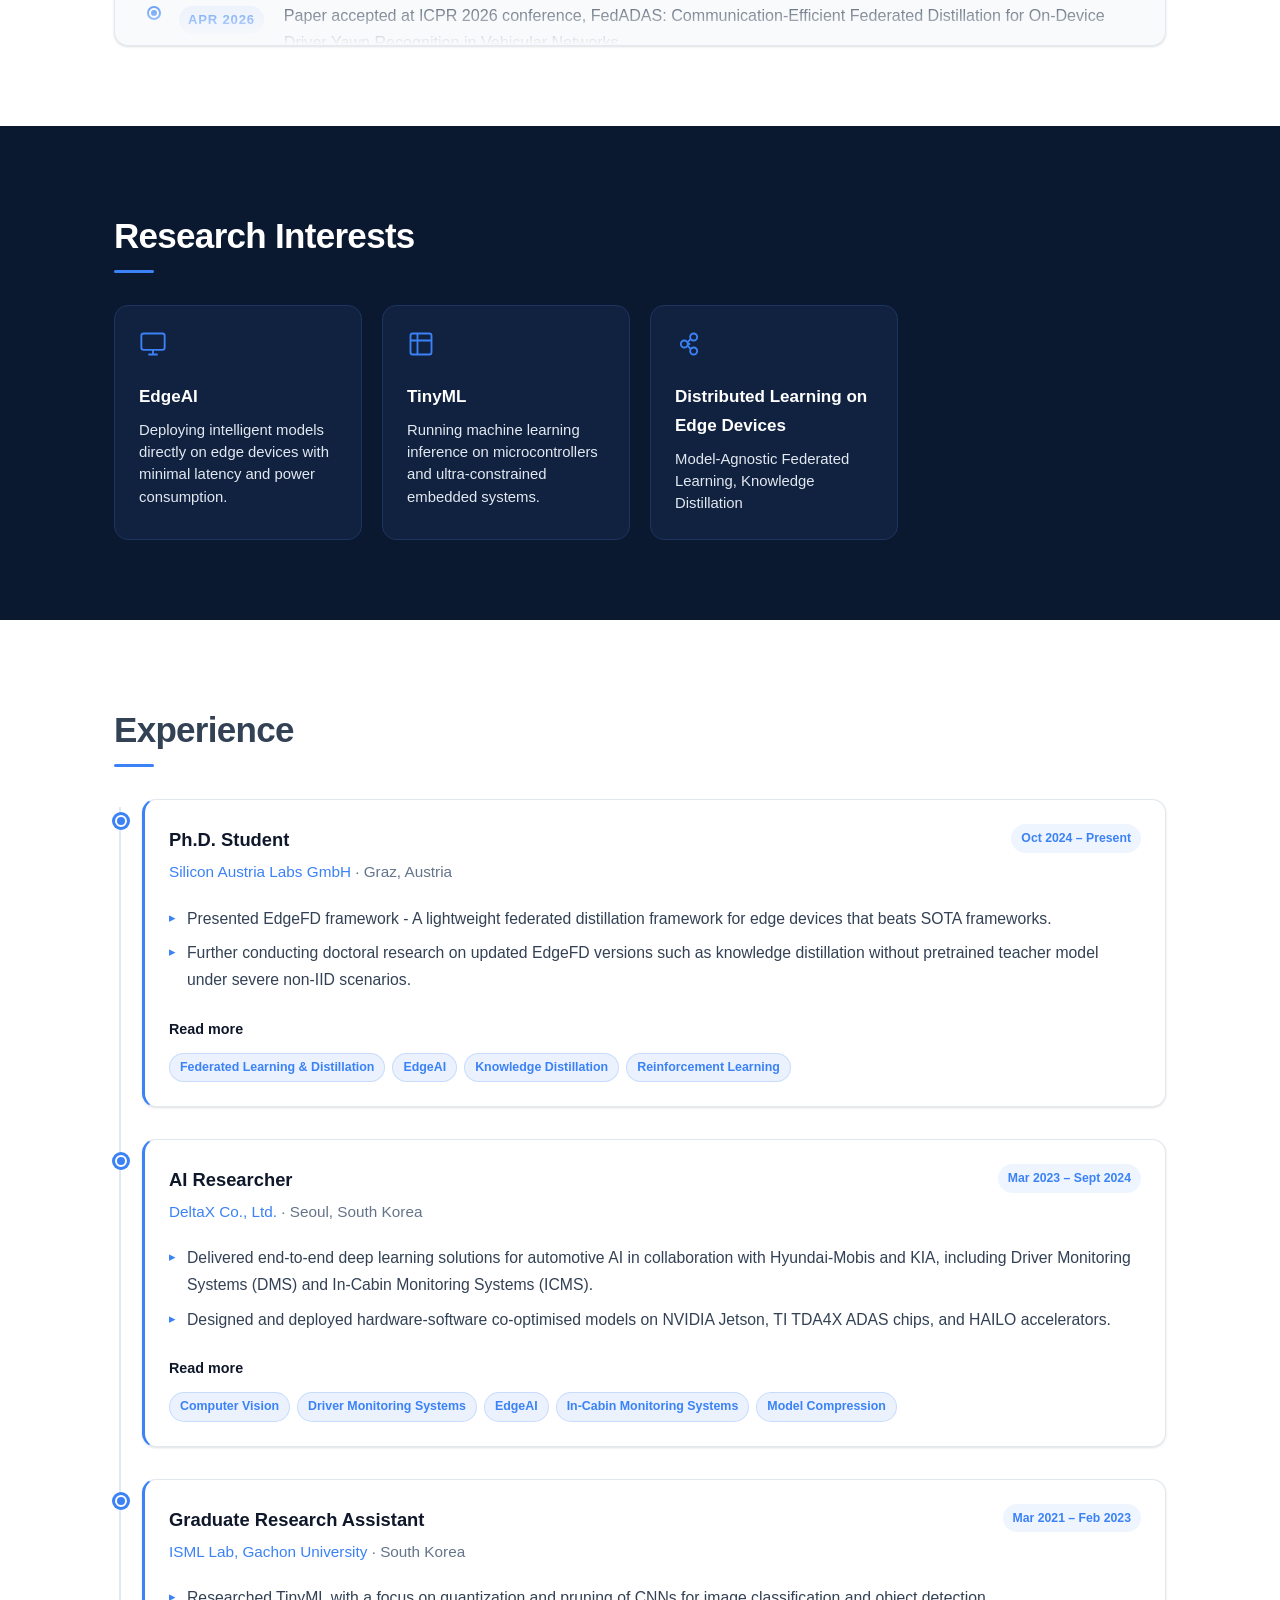
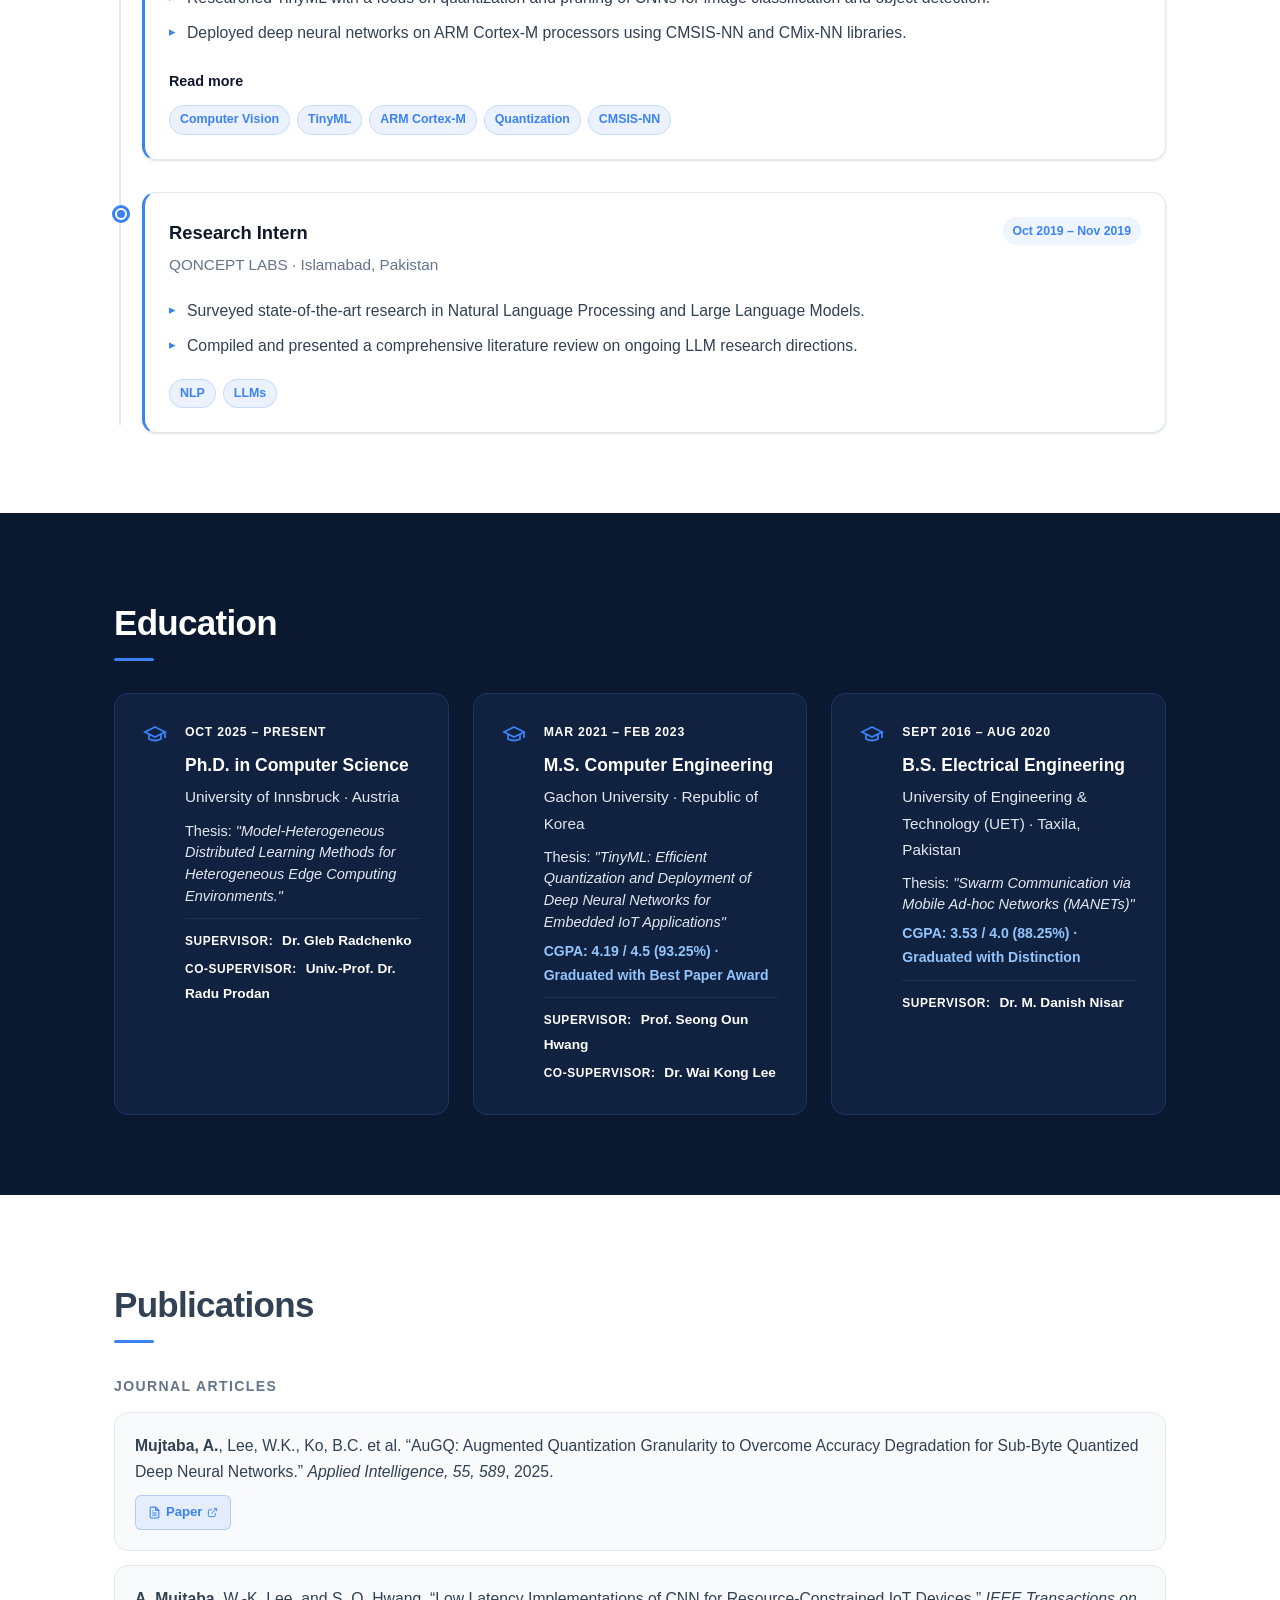
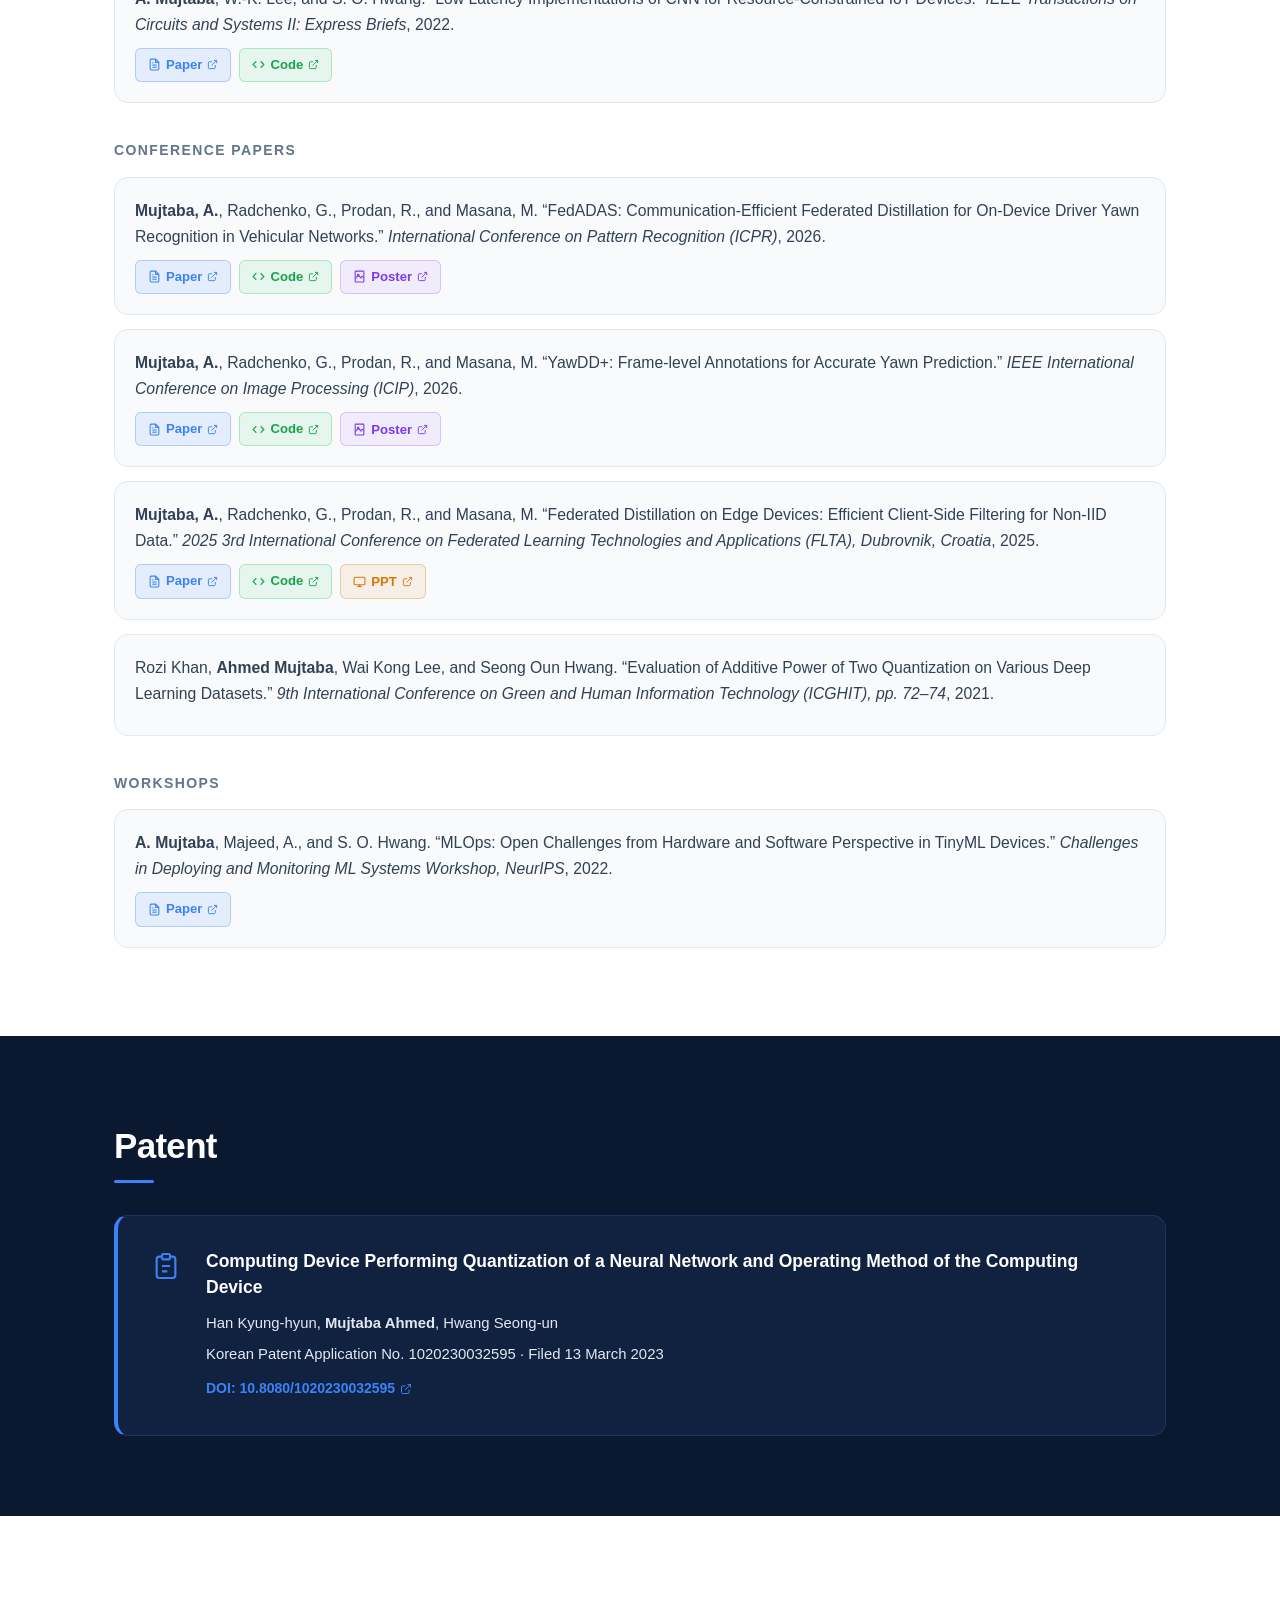
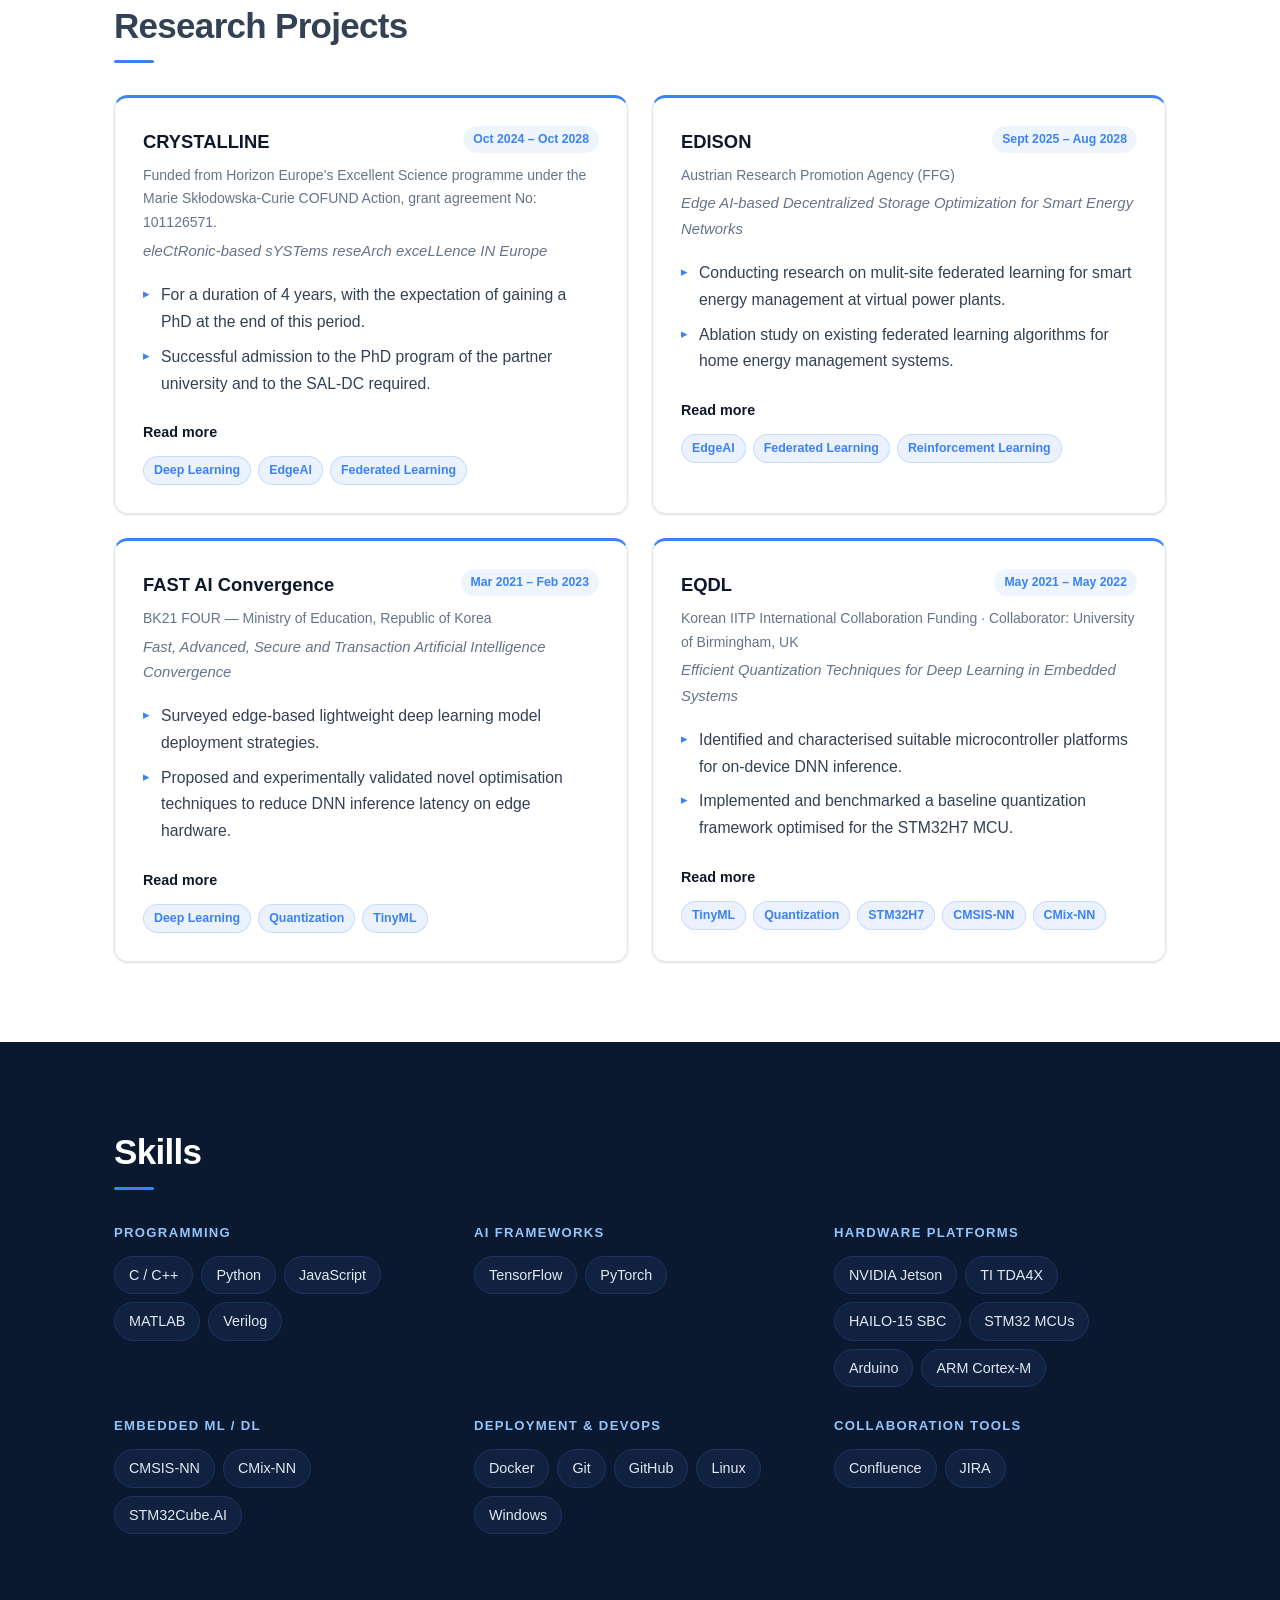
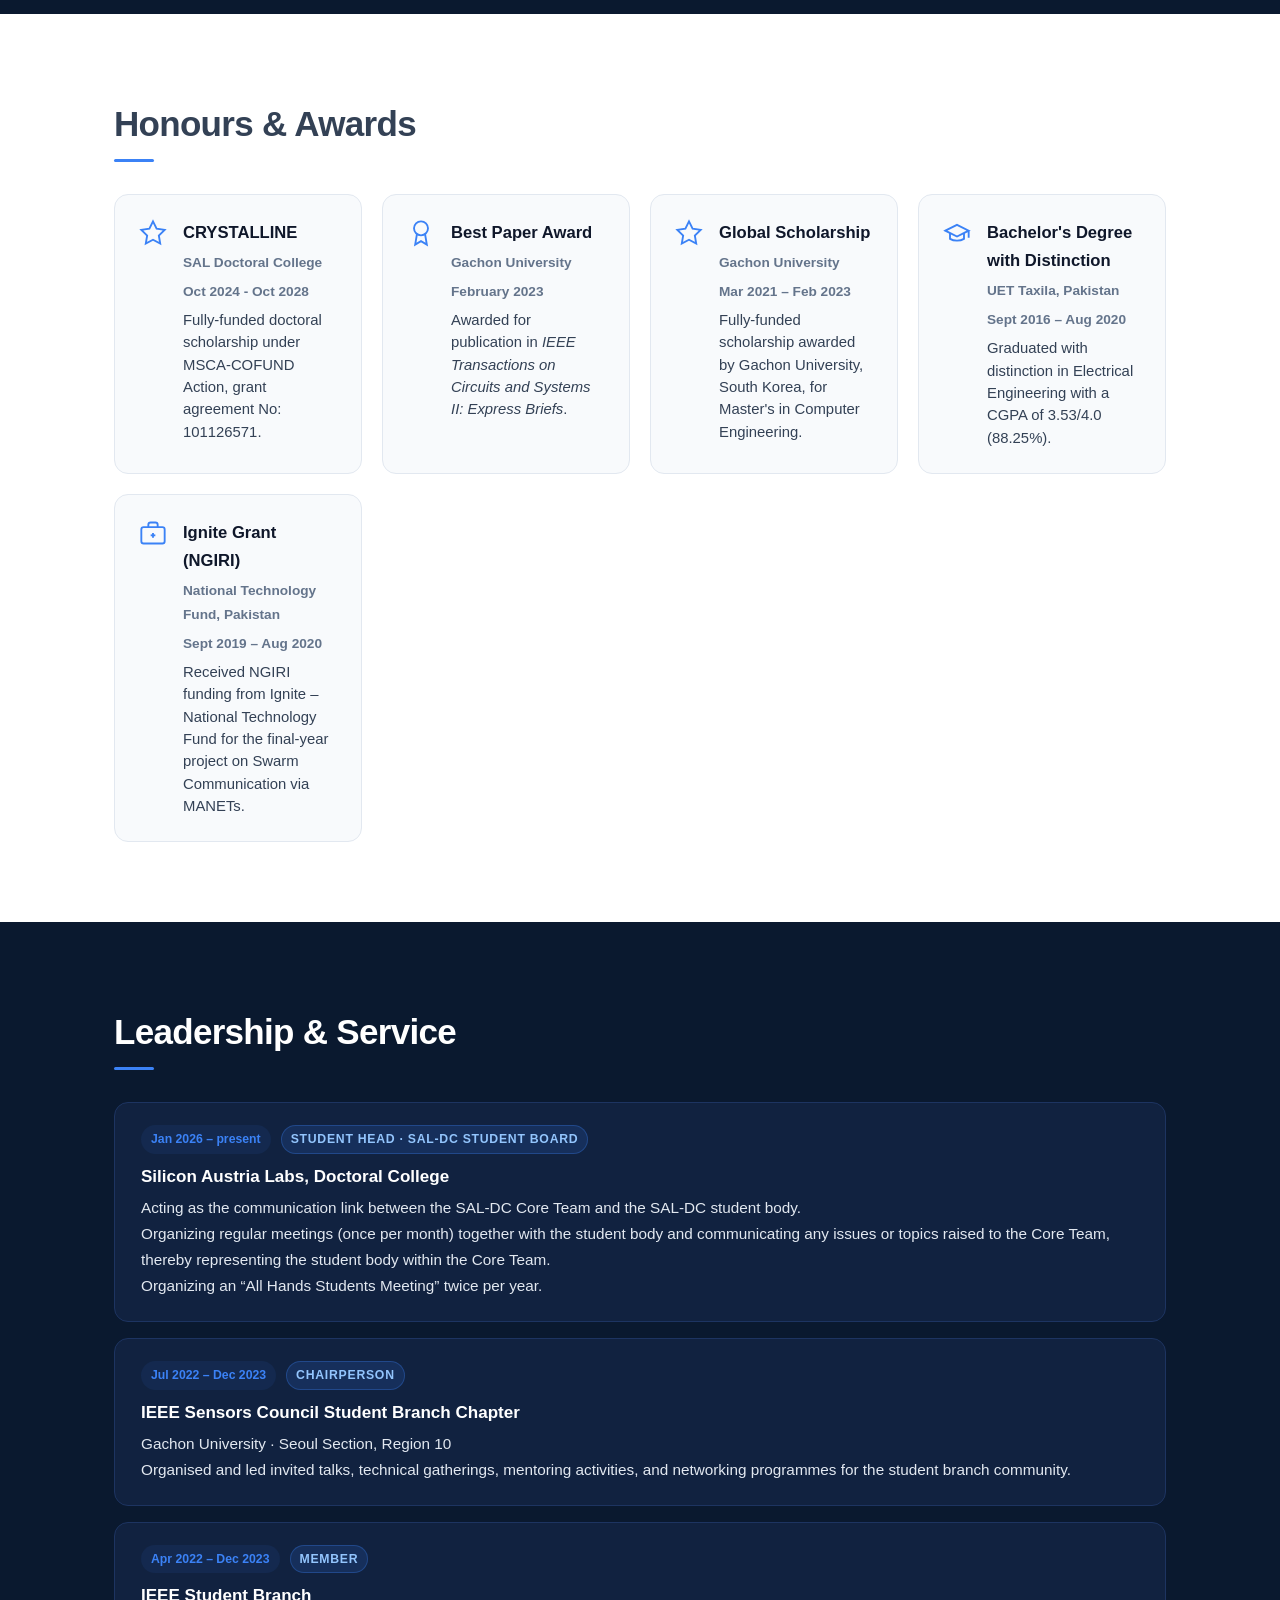
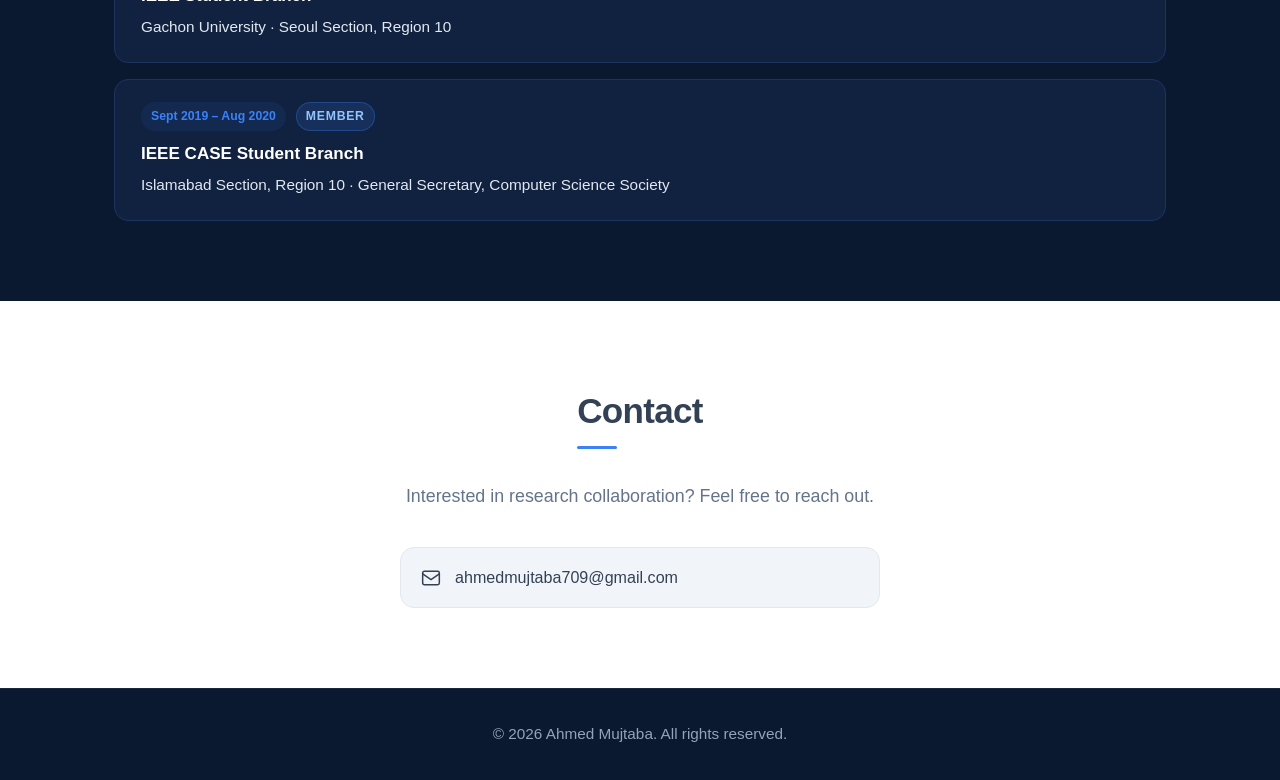
==== commit 7ca01e0f: "v3.0" ====
--- a/index.html
+++ b/index.html
@@ -5,31 +5,43 @@
   <meta name="viewport" content="width=device-width, initial-scale=1.0" />
 
   <!-- Primary SEO -->
-  <title>Ahmed Mujtaba | EdgeAI &amp; TinyML Researcher | Silicon Austria Labs</title>
-  <meta name="description" content="Ahmed Mujtaba is a AI researcher, Junior Scientist, and PhD Student at Silicon Austria Labs and University of Innsbruck, Austria. He researches EdgeAI, TinyML, federated learning, neural network quantization, pruning, and embedded AI." />
+  <title>Ahmed Mujtaba — AI Researcher | EdgeAI, TinyML &amp; Federated Learning</title>
+  <meta name="description" content="Ahmed Mujtaba is an AI researcher and PhD student at Silicon Austria Labs and the University of Innsbruck, Austria, working on federated learning, EdgeAI, TinyML and model compression." />
   <meta name="author" content="Ahmed Mujtaba" />
-  <meta name="keywords" content="Ahmed Mujtaba, Ahmed Mujtaba researcher, Ahmed Mujtaba computer scientist, Ahmed Mujtaba academic, Ahmed Mujtaba PhD, Ahmed Mujtaba PhD student, Ahmed Mujtaba PhD Austria, Ahmed Mujtaba Innsbruck, Ahmed Mujtaba Graz, Ahmed Mujtaba Silicon Austria Labs, Ahmed Mujtaba TinyML, Ahmed Mujtaba EdgeAI, Ahmed Mujtaba machine learning, Ahmed Mujtaba artificial intelligence, Ahmed Mujtaba federated learning, Ahmed Mujtaba ORCID, EdgeAI, TinyML, federated learning, collaborative learning edge, model compression, quantization, pruning, knowledge distillation, embedded AI, neural network, Silicon Austria Labs, University of Innsbruck, Gachon University, DeltaX, automotive AI, embedded computer vision" />
-  <meta name="robots" content="index, follow" />
-  <meta name="googlebot" content="index, follow" />
+  <meta name="keywords" content="Ahmed Mujtaba, Ahmed Mujtaba researcher, Ahmed Mujtaba PhD, EdgeAI, TinyML, federated learning, knowledge distillation, neural network quantization, embedded AI, Silicon Austria Labs, University of Innsbruck" />
+  <meta name="robots" content="index, follow, max-image-preview:large, max-snippet:-1, max-video-preview:-1" />
+  <meta name="googlebot" content="index, follow, max-image-preview:large, max-snippet:-1" />
   <meta name="google-site-verification" content="SlkqucBfOhakGowJSju3IJIhr0hoMb5O0SwaXNVOKJI" />
+  <meta name="theme-color" content="#0a192f" />
 
   <!-- Canonical -->
   <link rel="canonical" href="https://ahmed-mujtaba-98.github.io/" />
+
+  <!-- Icons (favicon appears beside the result in Google search) -->
+  <link rel="icon" href="/favicon.svg" type="image/svg+xml" />
+  <link rel="apple-touch-icon" href="/assets/profile-560.jpg" />
+
+  <!-- Prioritise the hero portrait (largest contentful paint) -->
+  <link rel="preload" as="image" href="/assets/profile-560.jpg" fetchpriority="high" />
 
   <!-- Social verification (rel=me helps Google confirm identity across profiles) -->
   <link rel="me" href="https://github.com/Ahmed-Mujtaba-98/" />
   <link rel="me" href="https://www.linkedin.com/in/ahmed-mujtaba-3796551b4/" />
   <link rel="me" href="https://orcid.org/0000-0002-3039-9812" />
-  <link rel="me" href="https://scholar.google.com/citations?user=ZkaaV5EAAAAJ&hl=en" />
+  <link rel="me" href="https://scholar.google.com/citations?user=ZkaaV5EAAAAJ&amp;hl=en" />
   <link rel="me" href="https://silicon-austria-labs.elsevierpure.com/en/persons/ahmed-mujtaba/" />
 
-  <!-- Open Graph (Facebook, WhatsApp, Slack previews) -->
+  <!-- Open Graph (Facebook, WhatsApp, Slack, LinkedIn previews) -->
   <meta property="og:type" content="profile" />
-  <meta property="og:title" content="Ahmed Mujtaba | EdgeAI &amp; TinyML Researcher" />
-  <meta property="og:description" content="Ahmed Mujtaba — Junior Scientist and PhD Student at Silicon Austria Labs and University of Innsbruck. Researching collaborative learning for edge devices, TinyML, model compression, and embedded AI." />
+  <meta property="og:title" content="Ahmed Mujtaba — AI Researcher in EdgeAI, TinyML &amp; Federated Learning" />
+  <meta property="og:description" content="Ahmed Mujtaba is an AI researcher and PhD student at Silicon Austria Labs and the University of Innsbruck, Austria, working on federated learning, EdgeAI, TinyML and model compression." />
   <meta property="og:url" content="https://ahmed-mujtaba-98.github.io/" />
-  <meta property="og:image" content="https://ahmed-mujtaba-98.github.io/assets/profile.jpg" />
-  <meta property="og:image:alt" content="Ahmed Mujtaba — EdgeAI and TinyML Researcher" />
+  <meta property="og:image" content="https://ahmed-mujtaba-98.github.io/assets/profile-og.jpg" />
+  <meta property="og:image:secure_url" content="https://ahmed-mujtaba-98.github.io/assets/profile-og.jpg" />
+  <meta property="og:image:type" content="image/jpeg" />
+  <meta property="og:image:width" content="1200" />
+  <meta property="og:image:height" content="1200" />
+  <meta property="og:image:alt" content="Portrait of Ahmed Mujtaba, AI researcher at Silicon Austria Labs" />
   <meta property="og:locale" content="en_US" />
   <meta property="og:site_name" content="Ahmed Mujtaba" />
   <meta property="profile:first_name" content="Ahmed" />
@@ -37,104 +49,329 @@
 
   <!-- Twitter / X Card -->
   <meta name="twitter:card" content="summary" />
-  <meta name="twitter:title" content="Ahmed Mujtaba | EdgeAI &amp; TinyML Researcher" />
-  <meta name="twitter:description" content="Junior Scientist at Silicon Austria Labs. PhD Student at University of Innsbruck. Research: EdgeAI, TinyML, federated learning, model compression." />
-  <meta name="twitter:image" content="https://ahmed-mujtaba-98.github.io/assets/profile.jpg" />
-  <meta name="twitter:image:alt" content="Ahmed Mujtaba" />
-
-  <!-- JSON-LD Structured Data — Person (highest-impact for name searches) -->
+  <meta name="twitter:title" content="Ahmed Mujtaba — AI Researcher in EdgeAI &amp; TinyML" />
+  <meta name="twitter:description" content="PhD student at Silicon Austria Labs and the University of Innsbruck. Research: federated learning, EdgeAI, TinyML, model compression." />
+  <meta name="twitter:image" content="https://ahmed-mujtaba-98.github.io/assets/profile-og.jpg" />
+  <meta name="twitter:image:alt" content="Portrait of Ahmed Mujtaba, AI researcher at Silicon Austria Labs" />
+
+  <!-- JSON-LD — single connected entity graph (ProfilePage → Person).
+       ProfilePage is Google's recommended type for a personal profile page and
+       is what ties every node below to one real-world entity. -->
   <script type="application/ld+json">
   {
     "@context": "https://schema.org",
-    "@type": "Person",
-    "@id": "https://ahmed-mujtaba-98.github.io/#person",
-    "name": "Ahmed Mujtaba",
-    "givenName": "Ahmed",
-    "familyName": "Mujtaba",
-    "url": "https://ahmed-mujtaba-98.github.io/",
-    "image": "https://ahmed-mujtaba-98.github.io/assets/profile.jpg",
-    "email": "ahmedmujtaba709@gmail.com",
-    "jobTitle": "Junior Scientist (PhD Student)",
-    "description": "Ahmed Mujtaba is a Junior Scientist and PhD Student at Silicon Austria Labs GmbH and University of Innsbruck, researching lightweight collaborative learning for edge devices, TinyML, neural network quantization, pruning, and embedded AI deployment.",
-    "disambiguatingDescription": "Ahmed Mujtaba the computer scientist and researcher — a PhD Student in EdgeAI and TinyML at Silicon Austria Labs and University of Innsbruck, Austria. Author of peer-reviewed publications in IEEE and Springer journals and international conferences.",
-    "hasOccupation": {
-      "@type": "Occupation",
-      "name": "Researcher",
-      "occupationLocation": {
-        "@type": "City",
-        "name": "Graz, Austria"
+    "@graph": [
+      {
+        "@type": "ProfilePage",
+        "@id": "https://ahmed-mujtaba-98.github.io/#profilepage",
+        "url": "https://ahmed-mujtaba-98.github.io/",
+        "name": "Ahmed Mujtaba — AI Researcher in EdgeAI, TinyML & Federated Learning",
+        "isPartOf": { "@id": "https://ahmed-mujtaba-98.github.io/#website" },
+        "primaryImageOfPage": { "@id": "https://ahmed-mujtaba-98.github.io/#primaryimage" },
+        "mainEntity": { "@id": "https://ahmed-mujtaba-98.github.io/#person" },
+        "about": { "@id": "https://ahmed-mujtaba-98.github.io/#person" },
+        "inLanguage": "en"
       },
-      "description": "PhD research on lightweight federated learning and TinyML for edge devices",
-      "skills": "EdgeAI, TinyML, Federated Learning, Neural Network Quantization, Model Compression, Embedded AI"
-    },
-    "worksFor": {
-      "@type": "Organization",
-      "name": "Silicon Austria Labs GmbH",
-      "url": "https://silicon-austria-labs.com/"
-    },
-    "affiliation": {
-      "@type": "CollegeOrUniversity",
-      "name": "University of Innsbruck",
-      "url": "https://www.uibk.ac.at/"
-    },
-    "alumniOf": [
       {
-        "@type": "CollegeOrUniversity",
-        "name": "Gachon University",
-        "address": { "@type": "PostalAddress", "addressCountry": "KR" }
+        "@type": "WebSite",
+        "@id": "https://ahmed-mujtaba-98.github.io/#website",
+        "url": "https://ahmed-mujtaba-98.github.io/",
+        "name": "Ahmed Mujtaba",
+        "alternateName": "Ahmed Mujtaba — Research Portfolio",
+        "description": "Academic and research portfolio of Ahmed Mujtaba, AI researcher in EdgeAI, TinyML and federated learning at Silicon Austria Labs.",
+        "publisher": { "@id": "https://ahmed-mujtaba-98.github.io/#person" },
+        "about": { "@id": "https://ahmed-mujtaba-98.github.io/#person" },
+        "inLanguage": "en"
+      },
+      {
+        "@type": "ImageObject",
+        "@id": "https://ahmed-mujtaba-98.github.io/#primaryimage",
+        "url": "https://ahmed-mujtaba-98.github.io/assets/profile-og.jpg",
+        "contentUrl": "https://ahmed-mujtaba-98.github.io/assets/profile-og.jpg",
+        "width": 1200,
+        "height": 1200,
+        "caption": "Portrait of Ahmed Mujtaba, AI researcher at Silicon Austria Labs"
+      },
+      {
+        "@type": "Person",
+        "@id": "https://ahmed-mujtaba-98.github.io/#person",
+        "name": "Ahmed Mujtaba",
+        "givenName": "Ahmed",
+        "familyName": "Mujtaba",
+        "alternateName": ["Mujtaba Ahmed", "A. Mujtaba"],
+        "url": "https://ahmed-mujtaba-98.github.io/",
+        "mainEntityOfPage": { "@id": "https://ahmed-mujtaba-98.github.io/#profilepage" },
+        "image": { "@id": "https://ahmed-mujtaba-98.github.io/#primaryimage" },
+        "email": "mailto:ahmedmujtaba709@gmail.com",
+        "jobTitle": "Junior Scientist / PhD Student",
+        "description": "Ahmed Mujtaba is a Junior Scientist and PhD Student at Silicon Austria Labs GmbH and the University of Innsbruck, researching model-heterogeneous federated learning for edge devices, TinyML, neural network quantization, pruning and embedded AI deployment.",
+        "disambiguatingDescription": "Ahmed Mujtaba the computer scientist and AI researcher — PhD student in EdgeAI and TinyML at Silicon Austria Labs and the University of Innsbruck, Austria; author of peer-reviewed publications in IEEE and Springer journals and conferences. Not to be confused with the mixed martial artist or the politician of the same name.",
+        "knowsLanguage": [
+          { "@type": "Language", "name": "English" },
+          { "@type": "Language", "name": "Urdu" }
+        ],
+        "workLocation": {
+          "@type": "Place",
+          "address": {
+            "@type": "PostalAddress",
+            "streetAddress": "Sandgasse 34",
+            "addressLocality": "Graz",
+            "postalCode": "8010",
+            "addressCountry": "AT"
+          }
+        },
+        "identifier": [
+          {
+            "@type": "PropertyValue",
+            "propertyID": "ORCID",
+            "value": "0000-0002-3039-9812",
+            "url": "https://orcid.org/0000-0002-3039-9812"
+          }
+        ],
+        "hasOccupation": {
+          "@type": "Occupation",
+          "name": "Artificial Intelligence Researcher",
+          "occupationLocation": { "@type": "City", "name": "Graz, Austria" },
+          "description": "Doctoral research on model-heterogeneous federated learning, knowledge distillation and TinyML for resource-constrained edge devices.",
+          "skills": "EdgeAI, TinyML, Federated Learning, Knowledge Distillation, Neural Network Quantization, Model Compression, Embedded AI"
+        },
+        "worksFor": { "@id": "https://silicon-austria-labs.com/#organization" },
+        "affiliation": [
+          { "@id": "https://silicon-austria-labs.com/#organization" },
+          { "@id": "https://www.uibk.ac.at/#organization" }
+        ],
+        "alumniOf": [
+          {
+            "@type": "CollegeOrUniversity",
+            "name": "Gachon University",
+            "url": "https://www.gachon.ac.kr/",
+            "address": { "@type": "PostalAddress", "addressCountry": "KR" }
+          },
+          {
+            "@type": "CollegeOrUniversity",
+            "name": "University of Engineering and Technology Taxila",
+            "url": "https://www.uettaxila.edu.pk/",
+            "address": { "@type": "PostalAddress", "addressCountry": "PK" }
+          }
+        ],
+        "memberOf": [
+          {
+            "@type": "Organization",
+            "name": "IEEE Sensors Council Student Branch Chapter, Gachon University",
+            "url": "https://www.ieee.org/"
+          }
+        ],
+        "award": [
+          "CRYSTALLINE MSCA-COFUND doctoral fellowship (grant agreement No. 101126571)",
+          "Best Paper Award, Gachon University (2023)",
+          "Global Scholarship, Gachon University (2021–2023)",
+          "Bachelor's Degree with Distinction, UET Taxila (2020)",
+          "Ignite NGIRI Research Grant, National Technology Fund Pakistan (2019–2020)"
+        ],
+        "knowsAbout": [
+          "EdgeAI", "TinyML", "Federated Learning", "Federated Distillation",
+          "Knowledge Distillation", "Neural Network Quantization", "Model Pruning",
+          "Model Compression", "Embedded Computer Vision", "Hardware-Software Co-design",
+          "Automotive AI", "Driver Monitoring Systems", "Deep Learning",
+          "Machine Learning", "Embedded Systems", "Internet of Things", "Distributed AI"
+        ],
+        "hasCredential": [
+          {
+            "@type": "EducationalOccupationalCredential",
+            "credentialCategory": "degree",
+            "name": "Master of Science in Computer Engineering",
+            "recognizedBy": { "@type": "CollegeOrUniversity", "name": "Gachon University" }
+          },
+          {
+            "@type": "EducationalOccupationalCredential",
+            "credentialCategory": "degree",
+            "name": "Bachelor of Science in Electrical Engineering",
+            "recognizedBy": { "@type": "CollegeOrUniversity", "name": "University of Engineering and Technology Taxila" }
+          }
+        ],
+        "sameAs": [
+          "https://github.com/Ahmed-Mujtaba-98/",
+          "https://www.linkedin.com/in/ahmed-mujtaba-3796551b4/",
+          "https://orcid.org/0000-0002-3039-9812",
+          "https://scholar.google.com/citations?user=ZkaaV5EAAAAJ&hl=en",
+          "https://silicon-austria-labs.elsevierpure.com/en/persons/ahmed-mujtaba/"
+        ]
+      },
+      {
+        "@type": "Organization",
+        "@id": "https://silicon-austria-labs.com/#organization",
+        "name": "Silicon Austria Labs GmbH",
+        "alternateName": "SAL",
+        "url": "https://silicon-austria-labs.com/",
+        "address": {
+          "@type": "PostalAddress",
+          "streetAddress": "Sandgasse 34",
+          "addressLocality": "Graz",
+          "postalCode": "8010",
+          "addressCountry": "AT"
+        }
       },
       {
         "@type": "CollegeOrUniversity",
-        "name": "University of Engineering and Technology Taxila",
-        "address": { "@type": "PostalAddress", "addressCountry": "PK" }
+        "@id": "https://www.uibk.ac.at/#organization",
+        "name": "University of Innsbruck",
+        "alternateName": "Universität Innsbruck",
+        "url": "https://www.uibk.ac.at/",
+        "address": {
+          "@type": "PostalAddress",
+          "addressLocality": "Innsbruck",
+          "addressCountry": "AT"
+        }
       }
-    ],
-    "knowsAbout": [
-      "EdgeAI", "TinyML", "Federated Learning", "Collaborative Learning",
-      "Neural Network Quantization", "Model Pruning", "Knowledge Distillation",
-      "Embedded Computer Vision", "Hardware-Software Co-design",
-      "Automotive AI", "Driver Monitoring Systems",
-      "Deep Learning", "Machine Learning", "Embedded Systems",
-      "Internet of Things", "Distributed AI"
-    ],
-    "hasCredential": [
-      {
-        "@type": "EducationalOccupationalCredential",
-        "credentialCategory": "degree",
-        "name": "Master of Science in Computer Engineering",
-        "recognizedBy": { "@type": "CollegeOrUniversity", "name": "Gachon University" }
-      },
-      {
-        "@type": "EducationalOccupationalCredential",
-        "credentialCategory": "degree",
-        "name": "Bachelor of Science in Electrical Engineering",
-        "recognizedBy": { "@type": "CollegeOrUniversity", "name": "University of Engineering and Technology Taxila" }
-      }
-    ],
-    "sameAs": [
-      "https://github.com/Ahmed-Mujtaba-98/",
-      "https://www.linkedin.com/in/ahmed-mujtaba-3796551b4/",
-      "https://orcid.org/0000-0002-3039-9812",
-      "https://scholar.google.com/citations?user=ZkaaV5EAAAAJ&hl=en",
-      "https://silicon-austria-labs.elsevierpure.com/en/persons/ahmed-mujtaba/"
     ]
   }
   </script>
 
-  <!-- JSON-LD — WebSite (enables Google Sitelinks Search) -->
+  <!-- JSON-LD — publications (generated from data/publications.json by tools/build-seo.ps1) -->
+  <!-- SEO:PUBSCHEMA:START -->
   <script type="application/ld+json">
-  {
-    "@context": "https://schema.org",
-    "@type": "WebSite",
-    "name": "Ahmed Mujtaba",
-    "url": "https://ahmed-mujtaba-98.github.io/",
-    "description": "Personal academic and research portfolio of Ahmed Mujtaba — EdgeAI and TinyML researcher at Silicon Austria Labs.",
-    "author": {
-      "@type": "Person",
-      "name": "Ahmed Mujtaba"
-    }
-  }
+{
+    "@context":  "https://schema.org",
+    "@graph":  [
+                   {
+                       "@type":  "ScholarlyArticle",
+                       "headline":  "AuGQ: Augmented Quantization Granularity to Overcome Accuracy Degradation for Sub-Byte Quantized Deep Neural Networks",
+                       "name":  "AuGQ: Augmented Quantization Granularity to Overcome Accuracy Degradation for Sub-Byte Quantized Deep Neural Networks",
+                       "author":  [
+                                      {
+                                          "@id":  "https://ahmed-mujtaba-98.github.io/#person"
+                                      }
+                                  ],
+                       "creditText":  "Mujtaba, A., Lee, W.K., Ko, B.C. et al.",
+                       "datePublished":  "2025",
+                       "isPartOf":  {
+                                        "@type":  "PublicationIssue",
+                                        "name":  "Applied Intelligence, 55, 589"
+                                    },
+                       "inLanguage":  "en",
+                       "url":  "https://doi.org/10.1007/s10489-025-06495-1",
+                       "sameAs":  "https://doi.org/10.1007/s10489-025-06495-1"
+                   },
+                   {
+                       "@type":  "ScholarlyArticle",
+                       "headline":  "Low Latency Implementations of CNN for Resource-Constrained IoT Devices",
+                       "name":  "Low Latency Implementations of CNN for Resource-Constrained IoT Devices",
+                       "author":  [
+                                      {
+                                          "@id":  "https://ahmed-mujtaba-98.github.io/#person"
+                                      }
+                                  ],
+                       "creditText":  "A. Mujtaba, W.-K. Lee, and S. O. Hwang",
+                       "datePublished":  "2022",
+                       "isPartOf":  {
+                                        "@type":  "PublicationIssue",
+                                        "name":  "IEEE Transactions on Circuits and Systems II: Express Briefs"
+                                    },
+                       "inLanguage":  "en",
+                       "url":  "https://doi.org/10.1109/TCSII.2022.3205029",
+                       "sameAs":  "https://doi.org/10.1109/TCSII.2022.3205029",
+                       "codeRepository":  "https://github.com/Ahmed-Mujtaba-98/CMix-NN-Implementation-of-MobileNetv1-using-CIFAR10-and-ImageNet-Dataset-on-STM32H7"
+                   },
+                   {
+                       "@type":  "ScholarlyArticle",
+                       "headline":  "FedADAS: Communication-Efficient Federated Distillation for On-Device Driver Yawn Recognition in Vehicular Networks",
+                       "name":  "FedADAS: Communication-Efficient Federated Distillation for On-Device Driver Yawn Recognition in Vehicular Networks",
+                       "author":  [
+                                      {
+                                          "@id":  "https://ahmed-mujtaba-98.github.io/#person"
+                                      }
+                                  ],
+                       "creditText":  "Mujtaba, A., Radchenko, G., Prodan, R., and Masana, M.",
+                       "datePublished":  "2026",
+                       "isPartOf":  {
+                                        "@type":  "PublicationIssue",
+                                        "name":  "International Conference on Pattern Recognition (ICPR)"
+                                    },
+                       "inLanguage":  "en",
+                       "url":  "https://link.springer.com/chapter/10.1007/978-3-032-31920-3_23",
+                       "sameAs":  "https://link.springer.com/chapter/10.1007/978-3-032-31920-3_23",
+                       "codeRepository":  "https://opensource.silicon-austria.com/mujtabaa/fedadas"
+                   },
+                   {
+                       "@type":  "ScholarlyArticle",
+                       "headline":  "YawDD+: Frame-level Annotations for Accurate Yawn Prediction",
+                       "name":  "YawDD+: Frame-level Annotations for Accurate Yawn Prediction",
+                       "author":  [
+                                      {
+                                          "@id":  "https://ahmed-mujtaba-98.github.io/#person"
+                                      }
+                                  ],
+                       "creditText":  "Mujtaba, A., Radchenko, G., Prodan, R., and Masana, M.",
+                       "datePublished":  "2026",
+                       "isPartOf":  {
+                                        "@type":  "PublicationIssue",
+                                        "name":  "IEEE International Conference on Image Processing (ICIP)"
+                                    },
+                       "inLanguage":  "en",
+                       "url":  "https://ieeexplore.ieee.org/abstract/document/11630437",
+                       "sameAs":  "https://ieeexplore.ieee.org/abstract/document/11630437",
+                       "codeRepository":  "https://opensource.silicon-austria.com/mujtabaa/yawdd"
+                   },
+                   {
+                       "@type":  "ScholarlyArticle",
+                       "headline":  "Federated Distillation on Edge Devices: Efficient Client-Side Filtering for Non-IID Data",
+                       "name":  "Federated Distillation on Edge Devices: Efficient Client-Side Filtering for Non-IID Data",
+                       "author":  [
+                                      {
+                                          "@id":  "https://ahmed-mujtaba-98.github.io/#person"
+                                      }
+                                  ],
+                       "creditText":  "Mujtaba, A., Radchenko, G., Prodan, R., and Masana, M.",
+                       "datePublished":  "2025",
+                       "isPartOf":  {
+                                        "@type":  "PublicationIssue",
+                                        "name":  "2025 3rd International Conference on Federated Learning Technologies and Applications (FLTA), Dubrovnik, Croatia"
+                                    },
+                       "inLanguage":  "en",
+                       "url":  "https://doi.org/10.1109/FLTA67013.2025.11336390",
+                       "sameAs":  "https://doi.org/10.1109/FLTA67013.2025.11336390",
+                       "codeRepository":  "https://opensource.silicon-austria.com/mujtabaa/edgefd"
+                   },
+                   {
+                       "@type":  "ScholarlyArticle",
+                       "headline":  "Evaluation of Additive Power of Two Quantization on Various Deep Learning Datasets",
+                       "name":  "Evaluation of Additive Power of Two Quantization on Various Deep Learning Datasets",
+                       "author":  [
+                                      {
+                                          "@id":  "https://ahmed-mujtaba-98.github.io/#person"
+                                      }
+                                  ],
+                       "creditText":  "Rozi Khan, Ahmed Mujtaba, Wai Kong Lee, and Seong Oun Hwang",
+                       "datePublished":  "2021",
+                       "isPartOf":  {
+                                        "@type":  "PublicationIssue",
+                                        "name":  "9th International Conference on Green and Human Information Technology (ICGHIT), pp. 72–74"
+                                    },
+                       "inLanguage":  "en"
+                   },
+                   {
+                       "@type":  "ScholarlyArticle",
+                       "headline":  "MLOps: Open Challenges from Hardware and Software Perspective in TinyML Devices",
+                       "name":  "MLOps: Open Challenges from Hardware and Software Perspective in TinyML Devices",
+                       "author":  [
+                                      {
+                                          "@id":  "https://ahmed-mujtaba-98.github.io/#person"
+                                      }
+                                  ],
+                       "creditText":  "A. Mujtaba, Majeed, A., and S. O. Hwang",
+                       "datePublished":  "2022",
+                       "isPartOf":  {
+                                        "@type":  "PublicationIssue",
+                                        "name":  "Challenges in Deploying and Monitoring ML Systems Workshop, NeurIPS"
+                                    },
+                       "inLanguage":  "en",
+                       "url":  "https://silicon-austria-labs.elsevierpure.com/ws/portalfiles/portal/75305058/paper_8.pdf",
+                       "sameAs":  "https://silicon-austria-labs.elsevierpure.com/ws/portalfiles/portal/75305058/paper_8.pdf"
+                   }
+               ]
+}
   </script>
+          <!-- SEO:PUBSCHEMA:END -->
 
   <link rel="stylesheet" href="style.css" />
 </head>
@@ -193,14 +430,15 @@
               <svg aria-hidden="true" width="16" height="16" viewBox="0 0 24 24" fill="currentColor"><path d="M12 0C5.372 0 0 5.372 0 12s5.372 12 12 12 12-5.372 12-12S18.628 0 12 0zm-1.374 17.361H8.963V8.24h1.663v9.121zm-.832-10.397a1.036 1.036 0 110-2.072 1.036 1.036 0 010 2.072zm7.601 10.397h-1.663v-4.59c0-1.095-.392-1.843-1.374-1.843-.75 0-1.196.504-1.393 1.003-.072.175-.09.42-.09.665v4.765h-1.663V8.24h1.663v1.304c.221-.34.615-.824 1.494-.824 1.091 0 1.908.712 1.908 2.244l.118 6.397z"/></svg>
               ORCID
             </a>
-            <a href="https://scholar.google.com/citations?user=ZkaaV5EAAAAJ&hl=en" class="btn btn-ghost" target="_blank" rel="noopener noreferrer">
+            <a href="https://scholar.google.com/citations?user=ZkaaV5EAAAAJ&amp;hl=en" class="btn btn-ghost" target="_blank" rel="noopener noreferrer">
               <svg aria-hidden="true" width="16" height="16" viewBox="0 0 24 24" fill="currentColor"><path d="M12 3L1 9l4 2.18V17c0 .55.45 1 1 1h12c.55 0 1-.45 1-1v-5.82L21 9l-9-6zm5 12H7v-4.5l5 2.72 5-2.72V15zm-5-4.23L3.42 9 12 4.23 20.58 9 12 10.77z"/></svg>
               Google Scholar
             </a>
           </div>
         </div>
         <div class="hero-badge">
-          <img src="assets/profile.jpg" alt="Ahmed Mujtaba" class="hero-photo" />
+          <img src="assets/profile-560.jpg" alt="Ahmed Mujtaba, AI researcher and PhD student at Silicon Austria Labs and the University of Innsbruck"
+               class="hero-photo" width="560" height="560" fetchpriority="high" decoding="async" />
         </div>
       </div>
       <div class="hero-scroll-hint" aria-hidden="true">
@@ -216,10 +454,8 @@
           <div class="about-bio">
             <p>
               I am a PhD Student at 
-              <a class="meta-value meta-link" href="https://www.silicon-austria-labs.com/" target="_blank" rel="noopener noreferrer">Silicon Austria Labs, GmbH</a> and the <strong>University of Innsbruck</strong>, Austria, where my doctoral research centres on lightweight model-agnostic federated learning methods for edge devices. My work sits at the intersection of efficient machine learning, embedded systems, and distributed intelligence — spanning neural network quantization, pruning, knowledge distillation, and federated learning tailored to resource-constrained hardware.
-            </p>
-            <p>
-              Prior to my PhD, I worked as an AI Researcher at <a class="meta-value meta-link" href="https://deltax.ai/en" target="_blank" rel="noopener noreferrer">DeltaX Co., Ltd.</a> in Seoul, collaborating with Hyundai-Mobis and KIA on end-to-end deep learning pipelines for automotive applications including Driver Monitoring Systems and In-Cabin Monitoring Systems. This industry experience gave me hands-on expertise in hardware-software co-design and the deployment of optimised models on embedded platforms such as NVIDIA Jetson, Texas Instruments TDA4X, and HAILO. Earlier, as a Graduate Research Assistant at <a class="meta-value meta-link" href="https://ai-security.github.io/professor_main_e.htm" target="_blank" rel="noopener noreferrer">Information Security and Machine Learning Lab</a>, Gachon University, I conducted foundational research on TinyML, publishing peer-reviewed work on CNN quantization and efficient inference on ARM Cortex-M microcontrollers.
+              <a class="meta-value meta-link" href="https://www.silicon-austria-labs.com/" target="_blank" rel="noopener noreferrer">Silicon Austria Labs, GmbH</a> and the <strong>University of Innsbruck</strong>, Austria, where my doctoral research centres on full model-heterogeneous federated learning methods for edge platforms. My work sits at the intersection of efficient machine learning, embedded systems, and distributed intelligence — spanning neural network quantization, pruning, knowledge distillation, and federated learning tailored to resource-constrained hardware.
+              <span class="bio-more-text" id="bioMoreText" hidden>Prior to my PhD, I worked as an AI Researcher at <a class="meta-value meta-link" href="https://deltax.ai/en" target="_blank" rel="noopener noreferrer">DeltaX Co., Ltd.</a> in Seoul, collaborating with Hyundai-Mobis and KIA on end-to-end deep learning pipelines for automotive applications including Driver Monitoring Systems and In-Cabin Monitoring Systems. This industry experience gave me hands-on expertise in hardware-software co-design and the deployment of optimised models on embedded platforms such as NVIDIA Jetson, Texas Instruments TDA4X, and HAILO. Earlier, as a Graduate Research Assistant at <a class="meta-value meta-link" href="https://ai-security.github.io/professor_main_e.htm" target="_blank" rel="noopener noreferrer">Information Security and Machine Learning Lab</a>, Gachon University, I conducted foundational research on TinyML, publishing peer-reviewed work on CNN quantization and efficient inference on ARM Cortex-M microcontrollers. </span><button type="button" class="bio-more-btn" id="bioMoreBtn" aria-expanded="false" aria-controls="bioMoreText">More</button>
             </p>
           </div>
           <div class="about-meta">
@@ -254,7 +490,98 @@
         <!-- Populated dynamically from data/updates.json -->
         <div class="updates-scroll-wrapper">
           <div class="updates-list" id="updates-container">
-            <p class="pub-loading">Loading updates…</p>
+            <!-- SEO:UPDATES:START — generated from data/updates.json by tools/build-seo.ps1. Do not edit by hand. -->
+            <article class="update-card">
+              <div class="update-meta">
+                <time class="update-date" datetime="2026-09">Sept 2026</time>
+              </div>
+              <div class="update-body"><p>Poster presentation at the IEEE International Conference on Image Processing (ICIP) 2026 for YawDD+: Frame-level Annotations for Accurate Yawn Prediction.</p></div>
+            </article>
+            <article class="update-card">
+              <div class="update-meta">
+                <time class="update-date" datetime="2026-08">Aug 2026</time>
+              </div>
+              <div class="update-body"><p>Poster presentation at the 28th International Conference on Pattern Recognition (ICPR) 2026 for FedADAS: Communication-Efficient Federated Distillation for On-Device Driver Yawn Recognition in Vehicular Networks.</p></div>
+            </article>
+            <article class="update-card">
+              <div class="update-meta">
+                <time class="update-date" datetime="2026-04">Apr 2026</time>
+              </div>
+              <div class="update-body"><p>Paper accepted at ICIP 2026 conference, YawDD+: Frame-level Annotations for Accurate Yawn Prediction.</p></div>
+            </article>
+            <article class="update-card">
+              <div class="update-meta">
+                <time class="update-date" datetime="2026-04">Apr 2026</time>
+              </div>
+              <div class="update-body"><p>Paper accepted at ICPR 2026 conference, FedADAS: Communication-Efficient Federated Distillation for On-Device Driver Yawn Recognition in Vehicular Networks.</p></div>
+            </article>
+            <article class="update-card">
+              <div class="update-meta">
+                <time class="update-date" datetime="2025-10">Oct 2025</time>
+              </div>
+              <div class="update-body"><p>Presentating my paper &quot;Federated Distillation on Edge Devices: Efficient Client-Side Filtering for Non-IID Data&quot; at FLTA 2025, Dubrovnik, Croatia.</p></div>
+            </article>
+            <article class="update-card">
+              <div class="update-meta">
+                <time class="update-date" datetime="2025-09">Sept 2025</time>
+              </div>
+              <div class="update-body"><p>Presentation on the topic &quot;Collaborative Learning on the Edge&quot; at the annual SAL-DC Summit, 2025.</p></div>
+            </article>
+            <article class="update-card">
+              <div class="update-meta">
+                <time class="update-date" datetime="2025-08">Aug 2025</time>
+              </div>
+              <div class="update-body"><p>Paper accepted at FLTA conference, Federated Distillation on Edge Devices: Efficient Client-Side Filtering for Non-IID Data.</p></div>
+            </article>
+            <article class="update-card">
+              <div class="update-meta">
+                <time class="update-date" datetime="2024-10">Oct 2024</time>
+              </div>
+              <div class="update-body"><p>Joined Silicon Austria Labs, GmbH as a PhD Student, Graz, Austria.</p></div>
+            </article>
+            <article class="update-card">
+              <div class="update-meta">
+                <time class="update-date" datetime="2023-03">Mar 2023</time>
+              </div>
+              <div class="update-body"><p>Joined DeltaX Co., Ltd. as an AI researcher, Seoul, South Korea.</p></div>
+            </article>
+            <article class="update-card">
+              <div class="update-meta">
+                <time class="update-date" datetime="2023-02">Feb 2023</time>
+              </div>
+              <div class="update-body"><p>Graduated in M.S Computer Engineering from Gachon University, Global Campus, South Korea.</p></div>
+            </article>
+            <article class="update-card">
+              <div class="update-meta">
+                <time class="update-date" datetime="2022-11">Nov 2023</time>
+              </div>
+              <div class="update-body"><p>Successfully defended my Masters thesis on, TinyML: Efficient Quantization and Deployment of Deep Neural Networks for Embedded IoT Applications, at  Gachon University, Global Campus, South Korea.</p></div>
+            </article>
+            <article class="update-card">
+              <div class="update-meta">
+                <time class="update-date" datetime="2022-09">Sept 2022</time>
+              </div>
+              <div class="update-body"><p>Paper accepted at NeurIPS workshop, MLOps: Open Challenges from Hardware and Software Perspective in TinyML Devices.</p></div>
+            </article>
+            <article class="update-card">
+              <div class="update-meta">
+                <time class="update-date" datetime="2022-09">Sept 2022</time>
+              </div>
+              <div class="update-body"><p>Paper accepted at IEEE Transaction on Circuit and Systems II - Express Briefs, Low Latency Implementations of CNN for Resource-Constrained IoT Devices.</p></div>
+            </article>
+            <article class="update-card">
+              <div class="update-meta">
+                <time class="update-date" datetime="2021-03">Mar 2021</time>
+              </div>
+              <div class="update-body"><p>Joined as a Graduate Research Assistant in Information Security and Machine Learning Lab, and started M.S in Computer Engineering, Gachon university, South Korea</p></div>
+            </article>
+            <article class="update-card">
+              <div class="update-meta">
+                <time class="update-date" datetime="2020-08">Aug 2020</time>
+              </div>
+              <div class="update-body"><p>Graduated in B.Sc Electrical Engineering from University of Engineering and Technology, Taxila, Pakistan.</p></div>
+            </article>
+          <!-- SEO:UPDATES:END -->
           </div>
           <div class="updates-fade" aria-hidden="true"></div>
         </div>
@@ -413,7 +740,7 @@
               <span class="edu-period">Oct 2025 – Present</span>
               <h3 class="edu-degree">Ph.D. in Computer Science</h3>
               <p class="edu-institution">University of Innsbruck · Austria</p>
-              <p class="edu-thesis">Thesis: <em>"Model-Agnostic Collaborative Learning for Heterogeneous Edge Computing Environments."</em></p>
+              <p class="edu-thesis">Thesis: <em>"Model-Heterogeneous Distributed Learning Methods for Heterogeneous Edge Computing Environments."</em></p>
               <div class="edu-supervisors">
                 <p class="edu-sup-row">
                   <span class="edu-sup-label">Supervisor:</span>
@@ -477,9 +804,78 @@
     <section class="section section-light" id="publications" aria-labelledby="publications-heading">
       <div class="container">
         <h2 class="section-title" id="publications-heading">Publications</h2>
-        <!-- Populated dynamically from data/publications.json -->
         <div id="pub-container">
-          <p class="pub-loading">Loading publications…</p>
+          <!-- SEO:PUBS:START — generated from data/publications.json by tools/build-seo.ps1. Do not edit by hand. -->
+          <h3 class="pub-category-title">Journal Articles</h3>
+          <div class="pub-list">
+            <article class="pub-card">
+              <div class="pub-content">
+                <p class="pub-citation"><strong>Mujtaba, A.</strong>, Lee, W.K., Ko, B.C. et al. &ldquo;AuGQ: Augmented Quantization Granularity to Overcome Accuracy Degradation for Sub-Byte Quantized Deep Neural Networks.&rdquo; <em>Applied Intelligence, 55, 589</em>, 2025.</p>
+                <div class="pub-actions">
+                  <a href="https://doi.org/10.1007/s10489-025-06495-1" target="_blank" rel="noopener noreferrer" class="pub-btn pub-btn--paper"><svg aria-hidden="true" width="13" height="13" viewBox="0 0 24 24" fill="none" stroke="currentColor" stroke-width="2"><path d="M14 2H6a2 2 0 00-2 2v16a2 2 0 002 2h12a2 2 0 002-2V8z"/><polyline points="14 2 14 8 20 8"/><line x1="16" y1="13" x2="8" y2="13"/><line x1="16" y1="17" x2="8" y2="17"/><polyline points="10 9 9 9 8 9"/></svg> Paper <svg aria-hidden="true" width="11" height="11" viewBox="0 0 24 24" fill="none" stroke="currentColor" stroke-width="2"><path d="M18 13v6a2 2 0 01-2 2H5a2 2 0 01-2-2V8a2 2 0 012-2h6"/><polyline points="15 3 21 3 21 9"/><line x1="10" y1="14" x2="21" y2="3"/></svg></a>
+                </div>
+              </div>
+            </article>
+            <article class="pub-card">
+              <div class="pub-content">
+                <p class="pub-citation"><strong>A. Mujtaba</strong>, W.-K. Lee, and S. O. Hwang. &ldquo;Low Latency Implementations of CNN for Resource-Constrained IoT Devices.&rdquo; <em>IEEE Transactions on Circuits and Systems II: Express Briefs</em>, 2022.</p>
+                <div class="pub-actions">
+                  <a href="https://doi.org/10.1109/TCSII.2022.3205029" target="_blank" rel="noopener noreferrer" class="pub-btn pub-btn--paper"><svg aria-hidden="true" width="13" height="13" viewBox="0 0 24 24" fill="none" stroke="currentColor" stroke-width="2"><path d="M14 2H6a2 2 0 00-2 2v16a2 2 0 002 2h12a2 2 0 002-2V8z"/><polyline points="14 2 14 8 20 8"/><line x1="16" y1="13" x2="8" y2="13"/><line x1="16" y1="17" x2="8" y2="17"/><polyline points="10 9 9 9 8 9"/></svg> Paper <svg aria-hidden="true" width="11" height="11" viewBox="0 0 24 24" fill="none" stroke="currentColor" stroke-width="2"><path d="M18 13v6a2 2 0 01-2 2H5a2 2 0 01-2-2V8a2 2 0 012-2h6"/><polyline points="15 3 21 3 21 9"/><line x1="10" y1="14" x2="21" y2="3"/></svg></a>
+                  <a href="https://github.com/Ahmed-Mujtaba-98/CMix-NN-Implementation-of-MobileNetv1-using-CIFAR10-and-ImageNet-Dataset-on-STM32H7" target="_blank" rel="noopener noreferrer" class="pub-btn pub-btn--code"><svg aria-hidden="true" width="13" height="13" viewBox="0 0 24 24" fill="none" stroke="currentColor" stroke-width="2"><polyline points="16 18 22 12 16 6"/><polyline points="8 6 2 12 8 18"/></svg> Code <svg aria-hidden="true" width="11" height="11" viewBox="0 0 24 24" fill="none" stroke="currentColor" stroke-width="2"><path d="M18 13v6a2 2 0 01-2 2H5a2 2 0 01-2-2V8a2 2 0 012-2h6"/><polyline points="15 3 21 3 21 9"/><line x1="10" y1="14" x2="21" y2="3"/></svg></a>
+                </div>
+              </div>
+            </article>
+          </div>
+          <h3 class="pub-category-title">Conference Papers</h3>
+          <div class="pub-list">
+            <article class="pub-card">
+              <div class="pub-content">
+                <p class="pub-citation"><strong>Mujtaba, A.</strong>, Radchenko, G., Prodan, R., and Masana, M. &ldquo;FedADAS: Communication-Efficient Federated Distillation for On-Device Driver Yawn Recognition in Vehicular Networks.&rdquo; <em>International Conference on Pattern Recognition (ICPR)</em>, 2026.</p>
+                <div class="pub-actions">
+                  <a href="https://link.springer.com/chapter/10.1007/978-3-032-31920-3_23" target="_blank" rel="noopener noreferrer" class="pub-btn pub-btn--paper"><svg aria-hidden="true" width="13" height="13" viewBox="0 0 24 24" fill="none" stroke="currentColor" stroke-width="2"><path d="M14 2H6a2 2 0 00-2 2v16a2 2 0 002 2h12a2 2 0 002-2V8z"/><polyline points="14 2 14 8 20 8"/><line x1="16" y1="13" x2="8" y2="13"/><line x1="16" y1="17" x2="8" y2="17"/><polyline points="10 9 9 9 8 9"/></svg> Paper <svg aria-hidden="true" width="11" height="11" viewBox="0 0 24 24" fill="none" stroke="currentColor" stroke-width="2"><path d="M18 13v6a2 2 0 01-2 2H5a2 2 0 01-2-2V8a2 2 0 012-2h6"/><polyline points="15 3 21 3 21 9"/><line x1="10" y1="14" x2="21" y2="3"/></svg></a>
+                  <a href="https://opensource.silicon-austria.com/mujtabaa/fedadas" target="_blank" rel="noopener noreferrer" class="pub-btn pub-btn--code"><svg aria-hidden="true" width="13" height="13" viewBox="0 0 24 24" fill="none" stroke="currentColor" stroke-width="2"><polyline points="16 18 22 12 16 6"/><polyline points="8 6 2 12 8 18"/></svg> Code <svg aria-hidden="true" width="11" height="11" viewBox="0 0 24 24" fill="none" stroke="currentColor" stroke-width="2"><path d="M18 13v6a2 2 0 01-2 2H5a2 2 0 01-2-2V8a2 2 0 012-2h6"/><polyline points="15 3 21 3 21 9"/><line x1="10" y1="14" x2="21" y2="3"/></svg></a>
+                  <a href="assets/posters/fedadas-icpr2026-poster.pdf" target="_blank" rel="noopener noreferrer" class="pub-btn pub-btn--poster"><svg aria-hidden="true" width="13" height="13" viewBox="0 0 24 24" fill="none" stroke="currentColor" stroke-width="2"><rect x="4" y="2" width="16" height="20" rx="1"/><circle cx="9.5" cy="9.5" r="1.5"/><path d="M4 16l4.5-4.5a2 2 0 012.8 0L16 16M14 14l1.5-1.5a2 2 0 012.8 0L20 14"/></svg> Poster <svg aria-hidden="true" width="11" height="11" viewBox="0 0 24 24" fill="none" stroke="currentColor" stroke-width="2"><path d="M18 13v6a2 2 0 01-2 2H5a2 2 0 01-2-2V8a2 2 0 012-2h6"/><polyline points="15 3 21 3 21 9"/><line x1="10" y1="14" x2="21" y2="3"/></svg></a>
+                </div>
+              </div>
+            </article>
+            <article class="pub-card">
+              <div class="pub-content">
+                <p class="pub-citation"><strong>Mujtaba, A.</strong>, Radchenko, G., Prodan, R., and Masana, M. &ldquo;YawDD+: Frame-level Annotations for Accurate Yawn Prediction.&rdquo; <em>IEEE International Conference on Image Processing (ICIP)</em>, 2026.</p>
+                <div class="pub-actions">
+                  <a href="https://ieeexplore.ieee.org/abstract/document/11630437" target="_blank" rel="noopener noreferrer" class="pub-btn pub-btn--paper"><svg aria-hidden="true" width="13" height="13" viewBox="0 0 24 24" fill="none" stroke="currentColor" stroke-width="2"><path d="M14 2H6a2 2 0 00-2 2v16a2 2 0 002 2h12a2 2 0 002-2V8z"/><polyline points="14 2 14 8 20 8"/><line x1="16" y1="13" x2="8" y2="13"/><line x1="16" y1="17" x2="8" y2="17"/><polyline points="10 9 9 9 8 9"/></svg> Paper <svg aria-hidden="true" width="11" height="11" viewBox="0 0 24 24" fill="none" stroke="currentColor" stroke-width="2"><path d="M18 13v6a2 2 0 01-2 2H5a2 2 0 01-2-2V8a2 2 0 012-2h6"/><polyline points="15 3 21 3 21 9"/><line x1="10" y1="14" x2="21" y2="3"/></svg></a>
+                  <a href="https://opensource.silicon-austria.com/mujtabaa/yawdd" target="_blank" rel="noopener noreferrer" class="pub-btn pub-btn--code"><svg aria-hidden="true" width="13" height="13" viewBox="0 0 24 24" fill="none" stroke="currentColor" stroke-width="2"><polyline points="16 18 22 12 16 6"/><polyline points="8 6 2 12 8 18"/></svg> Code <svg aria-hidden="true" width="11" height="11" viewBox="0 0 24 24" fill="none" stroke="currentColor" stroke-width="2"><path d="M18 13v6a2 2 0 01-2 2H5a2 2 0 01-2-2V8a2 2 0 012-2h6"/><polyline points="15 3 21 3 21 9"/><line x1="10" y1="14" x2="21" y2="3"/></svg></a>
+                  <a href="assets/posters/yawddplus-icip2026-poster.pdf" target="_blank" rel="noopener noreferrer" class="pub-btn pub-btn--poster"><svg aria-hidden="true" width="13" height="13" viewBox="0 0 24 24" fill="none" stroke="currentColor" stroke-width="2"><rect x="4" y="2" width="16" height="20" rx="1"/><circle cx="9.5" cy="9.5" r="1.5"/><path d="M4 16l4.5-4.5a2 2 0 012.8 0L16 16M14 14l1.5-1.5a2 2 0 012.8 0L20 14"/></svg> Poster <svg aria-hidden="true" width="11" height="11" viewBox="0 0 24 24" fill="none" stroke="currentColor" stroke-width="2"><path d="M18 13v6a2 2 0 01-2 2H5a2 2 0 01-2-2V8a2 2 0 012-2h6"/><polyline points="15 3 21 3 21 9"/><line x1="10" y1="14" x2="21" y2="3"/></svg></a>
+                </div>
+              </div>
+            </article>
+            <article class="pub-card">
+              <div class="pub-content">
+                <p class="pub-citation"><strong>Mujtaba, A.</strong>, Radchenko, G., Prodan, R., and Masana, M. &ldquo;Federated Distillation on Edge Devices: Efficient Client-Side Filtering for Non-IID Data.&rdquo; <em>2025 3rd International Conference on Federated Learning Technologies and Applications (FLTA), Dubrovnik, Croatia</em>, 2025.</p>
+                <div class="pub-actions">
+                  <a href="https://doi.org/10.1109/FLTA67013.2025.11336390" target="_blank" rel="noopener noreferrer" class="pub-btn pub-btn--paper"><svg aria-hidden="true" width="13" height="13" viewBox="0 0 24 24" fill="none" stroke="currentColor" stroke-width="2"><path d="M14 2H6a2 2 0 00-2 2v16a2 2 0 002 2h12a2 2 0 002-2V8z"/><polyline points="14 2 14 8 20 8"/><line x1="16" y1="13" x2="8" y2="13"/><line x1="16" y1="17" x2="8" y2="17"/><polyline points="10 9 9 9 8 9"/></svg> Paper <svg aria-hidden="true" width="11" height="11" viewBox="0 0 24 24" fill="none" stroke="currentColor" stroke-width="2"><path d="M18 13v6a2 2 0 01-2 2H5a2 2 0 01-2-2V8a2 2 0 012-2h6"/><polyline points="15 3 21 3 21 9"/><line x1="10" y1="14" x2="21" y2="3"/></svg></a>
+                  <a href="https://opensource.silicon-austria.com/mujtabaa/edgefd" target="_blank" rel="noopener noreferrer" class="pub-btn pub-btn--code"><svg aria-hidden="true" width="13" height="13" viewBox="0 0 24 24" fill="none" stroke="currentColor" stroke-width="2"><polyline points="16 18 22 12 16 6"/><polyline points="8 6 2 12 8 18"/></svg> Code <svg aria-hidden="true" width="11" height="11" viewBox="0 0 24 24" fill="none" stroke="currentColor" stroke-width="2"><path d="M18 13v6a2 2 0 01-2 2H5a2 2 0 01-2-2V8a2 2 0 012-2h6"/><polyline points="15 3 21 3 21 9"/><line x1="10" y1="14" x2="21" y2="3"/></svg></a>
+                  <a href="assets/presentations/edgefd-flta2025-ppt.pdf" target="_blank" rel="noopener noreferrer" class="pub-btn pub-btn--ppt"><svg aria-hidden="true" width="13" height="13" viewBox="0 0 24 24" fill="none" stroke="currentColor" stroke-width="2"><rect x="2" y="4" width="20" height="14" rx="2"/><path d="M8 21h8M12 18v3"/></svg> PPT <svg aria-hidden="true" width="11" height="11" viewBox="0 0 24 24" fill="none" stroke="currentColor" stroke-width="2"><path d="M18 13v6a2 2 0 01-2 2H5a2 2 0 01-2-2V8a2 2 0 012-2h6"/><polyline points="15 3 21 3 21 9"/><line x1="10" y1="14" x2="21" y2="3"/></svg></a>
+                </div>
+              </div>
+            </article>
+            <article class="pub-card">
+              <div class="pub-content">
+                <p class="pub-citation">Rozi Khan, <strong>Ahmed Mujtaba</strong>, Wai Kong Lee, and Seong Oun Hwang. &ldquo;Evaluation of Additive Power of Two Quantization on Various Deep Learning Datasets.&rdquo; <em>9th International Conference on Green and Human Information Technology (ICGHIT), pp. 72–74</em>, 2021.</p>
+              </div>
+            </article>
+          </div>
+          <h3 class="pub-category-title">Workshops</h3>
+          <div class="pub-list">
+            <article class="pub-card">
+              <div class="pub-content">
+                <p class="pub-citation"><strong>A. Mujtaba</strong>, Majeed, A., and S. O. Hwang. &ldquo;MLOps: Open Challenges from Hardware and Software Perspective in TinyML Devices.&rdquo; <em>Challenges in Deploying and Monitoring ML Systems Workshop, NeurIPS</em>, 2022.</p>
+                <div class="pub-actions">
+                  <a href="https://silicon-austria-labs.elsevierpure.com/ws/portalfiles/portal/75305058/paper_8.pdf" target="_blank" rel="noopener noreferrer" class="pub-btn pub-btn--paper"><svg aria-hidden="true" width="13" height="13" viewBox="0 0 24 24" fill="none" stroke="currentColor" stroke-width="2"><path d="M14 2H6a2 2 0 00-2 2v16a2 2 0 002 2h12a2 2 0 002-2V8z"/><polyline points="14 2 14 8 20 8"/><line x1="16" y1="13" x2="8" y2="13"/><line x1="16" y1="17" x2="8" y2="17"/><polyline points="10 9 9 9 8 9"/></svg> Paper <svg aria-hidden="true" width="11" height="11" viewBox="0 0 24 24" fill="none" stroke="currentColor" stroke-width="2"><path d="M18 13v6a2 2 0 01-2 2H5a2 2 0 01-2-2V8a2 2 0 012-2h6"/><polyline points="15 3 21 3 21 9"/><line x1="10" y1="14" x2="21" y2="3"/></svg></a>
+                </div>
+              </div>
+            </article>
+          </div>
+          <!-- SEO:PUBS:END -->
         </div>
       </div>
     </section>
@@ -805,6 +1201,23 @@
     </div>
   </footer>
 
-  <script src="script.js"></script>
+  <!-- Mobile-only back-to-top button -->
+  <button type="button" id="backToTop" class="back-to-top" aria-label="Back to top">
+    <svg aria-hidden="true" width="20" height="20" viewBox="0 0 24 24" fill="none" stroke="currentColor" stroke-width="2"><path d="M12 19V5M5 12l7-7 7 7"/></svg>
+  </button>
+
+  <!-- Notice shown before opening a poster / presentation PDF -->
+  <div class="pdf-notice-overlay" id="pdfNoticeOverlay" hidden>
+    <div class="pdf-notice-box" role="dialog" aria-modal="true" aria-labelledby="pdfNoticeTitle">
+      <h3 id="pdfNoticeTitle">Before you continue</h3>
+      <p>Please include the citation before reusing any figures, data, or text from the content.</p>
+      <div class="pdf-notice-actions">
+        <button type="button" class="btn btn-outline" id="pdfNoticeCancel">Cancel</button>
+        <a href="#" class="btn btn-primary" id="pdfNoticeContinue" target="_blank" rel="noopener noreferrer">Continue</a>
+      </div>
+    </div>
+  </div>
+
+  <script src="script.js" defer></script>
 </body>
 </html>
--- a/style.css
+++ b/style.css
@@ -348,6 +348,21 @@
 .meta-link { color: var(--accent); }
 .meta-link:hover { text-decoration: underline; }
 
+.bio-more-btn {
+  display: inline;
+  margin-left: .3em;
+  padding: 0;
+  border: none;
+  background: none;
+  font: inherit;
+  font-weight: 600;
+  color: var(--accent);
+  text-decoration: underline;
+  text-underline-offset: 2px;
+  cursor: pointer;
+}
+.bio-more-btn:hover { color: var(--accent-dim); }
+
 /* =====================================================
    RESEARCH INTERESTS
    ===================================================== */
@@ -484,6 +499,19 @@
   font-size: .75rem;
   top: 5px;
 }
+
+.card-bullets-more-btn {
+  display: inline-block;
+  margin: -6px 0 16px;
+  padding: 0;
+  border: none;
+  background: none;
+  font-size: .82rem;
+  font-weight: 700;
+  color: var(--text-dark);
+  cursor: pointer;
+}
+.card-bullets-more-btn:hover { text-decoration: underline; }
 
 .card-tags {
   display: flex;
@@ -1062,11 +1090,13 @@
   display: inline-flex;
   align-items: center;
   gap: 5px;
+  font-family: inherit;
   font-size: .75rem;
   font-weight: 700;
   padding: 5px 12px;
   border-radius: 6px;
   border: 1.5px solid transparent;
+  background: none;
   cursor: pointer;
   text-decoration: none;
   transition: background var(--transition), color var(--transition),
@@ -1094,6 +1124,28 @@
   background: #16a34a;
   color: var(--white);
   border-color: #16a34a;
+}
+
+.pub-btn--poster {
+  background: rgba(168,85,247,.08);
+  color: #7c3aed;
+  border-color: rgba(168,85,247,.3);
+}
+.pub-btn--poster:hover {
+  background: #7c3aed;
+  color: var(--white);
+  border-color: #7c3aed;
+}
+
+.pub-btn--ppt {
+  background: rgba(217,119,6,.08);
+  color: #d97706;
+  border-color: rgba(217,119,6,.3);
+}
+.pub-btn--ppt:hover {
+  background: #d97706;
+  color: var(--white);
+  border-color: #d97706;
 }
 
 .pub-loading {
@@ -1201,9 +1253,82 @@
   .leadership-role-badge { font-size: .7rem; }
 }
 
+/* Back-to-top (mobile only) */
+.back-to-top {
+  display: none;
+  position: fixed;
+  right: 16px;
+  bottom: 16px;
+  z-index: 90;
+  width: 44px;
+  height: 44px;
+  align-items: center;
+  justify-content: center;
+  border: none;
+  border-radius: 50%;
+  background: var(--accent);
+  color: var(--white);
+  box-shadow: var(--shadow-lg);
+  cursor: pointer;
+  opacity: 0;
+  pointer-events: none;
+  transform: translateY(8px);
+  transition: opacity var(--transition), transform var(--transition), background var(--transition);
+}
+.back-to-top:hover { background: var(--accent-dim); }
+.back-to-top.is-visible {
+  opacity: 1;
+  pointer-events: auto;
+  transform: translateY(0);
+}
+
+@media (max-width: 640px) {
+  .back-to-top { display: flex; }
+}
+
+/* PDF pre-open notice */
+.pdf-notice-overlay {
+  position: fixed;
+  inset: 0;
+  z-index: 200;
+  display: flex;
+  align-items: center;
+  justify-content: center;
+  padding: 20px;
+  background: rgba(10,25,47,.65);
+  backdrop-filter: blur(2px);
+}
+.pdf-notice-overlay[hidden] { display: none; }
+
+.pdf-notice-box {
+  width: 100%;
+  max-width: 420px;
+  background: var(--white);
+  border-radius: var(--radius-lg);
+  box-shadow: var(--shadow-lg);
+  padding: 28px 26px 24px;
+}
+.pdf-notice-box h3 {
+  font-size: 1.05rem;
+  font-weight: 700;
+  color: var(--text-dark);
+  margin-bottom: 10px;
+}
+.pdf-notice-box p {
+  font-size: .9rem;
+  color: var(--text-body);
+  line-height: 1.6;
+  margin-bottom: 22px;
+}
+.pdf-notice-actions {
+  display: flex;
+  justify-content: flex-end;
+  gap: 10px;
+}
+
 /* Print */
 @media print {
-  .site-header, .hero-actions, .hero-scroll-hint, .nav-toggle { display: none; }
+  .site-header, .hero-actions, .hero-scroll-hint, .nav-toggle, .back-to-top { display: none; }
   body { color: #000; }
   .section-dark { background: #fff; color: #000; }
   a { color: #000; }
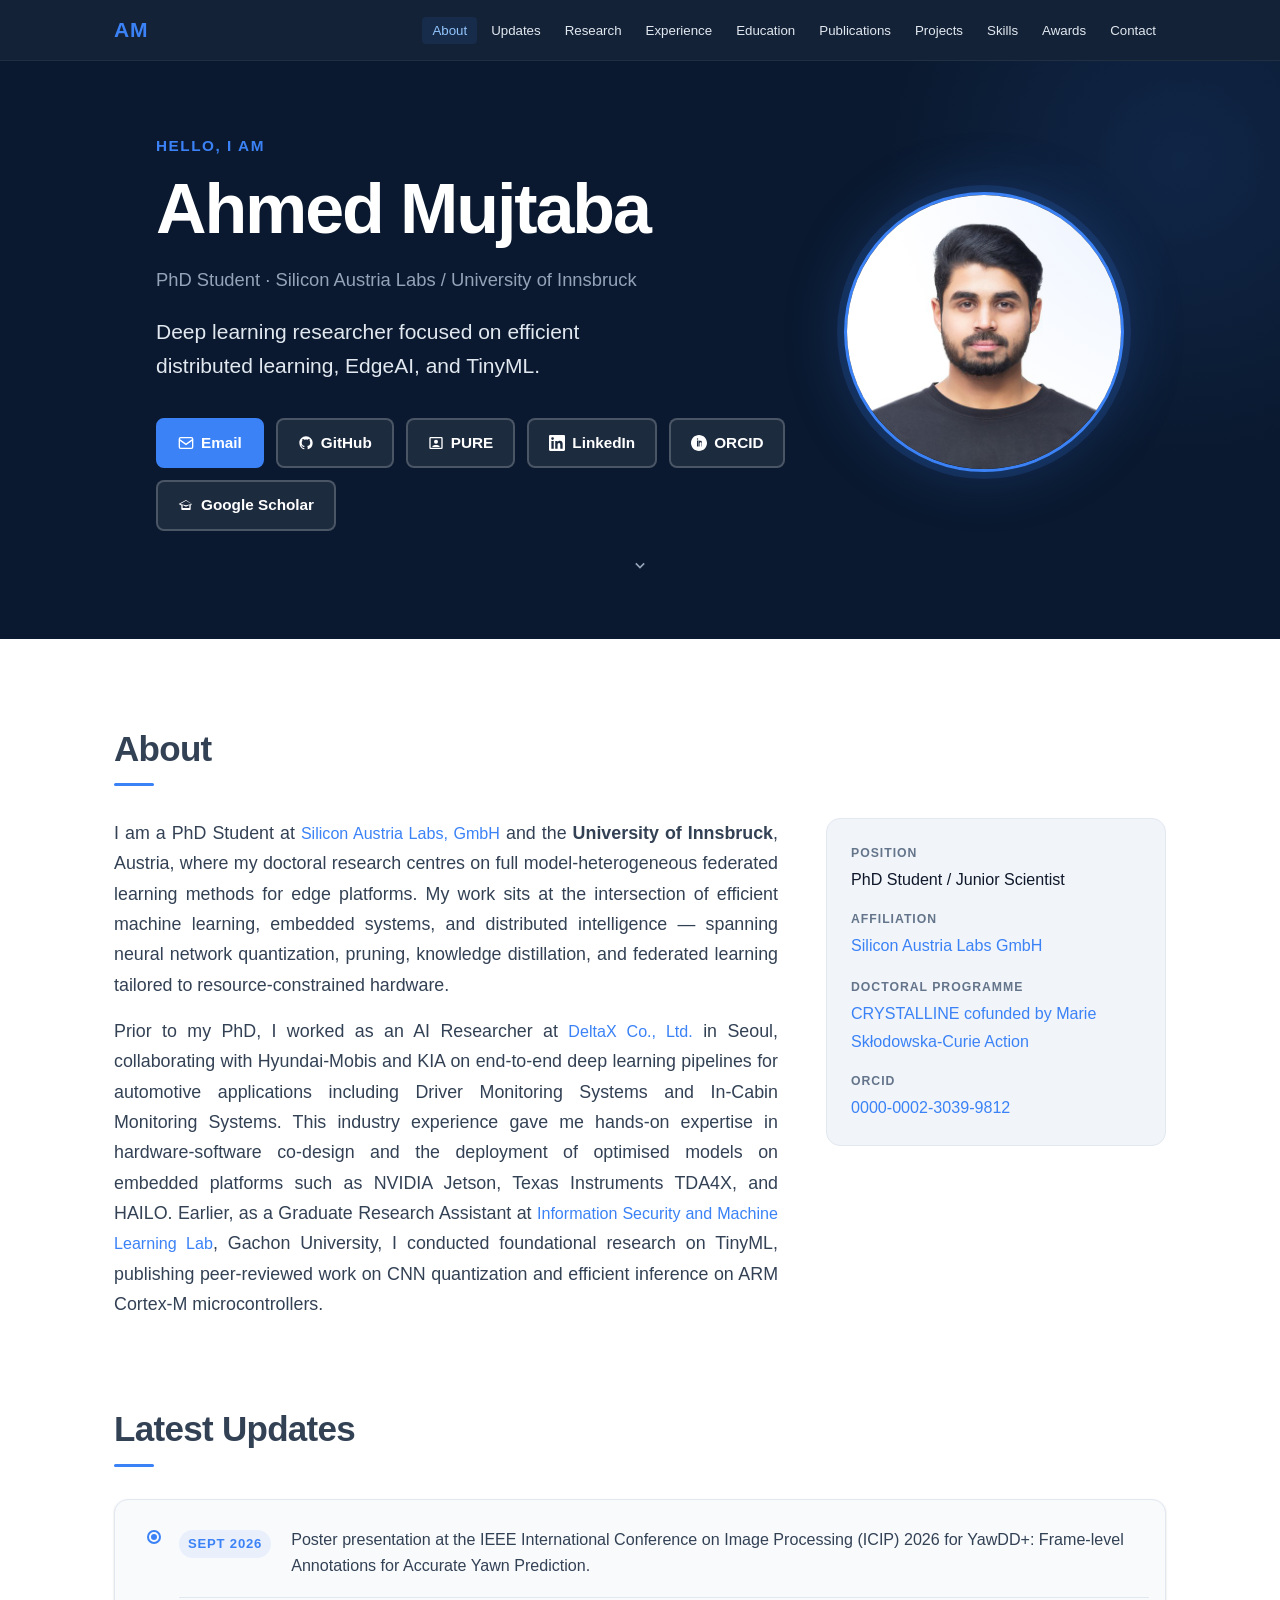
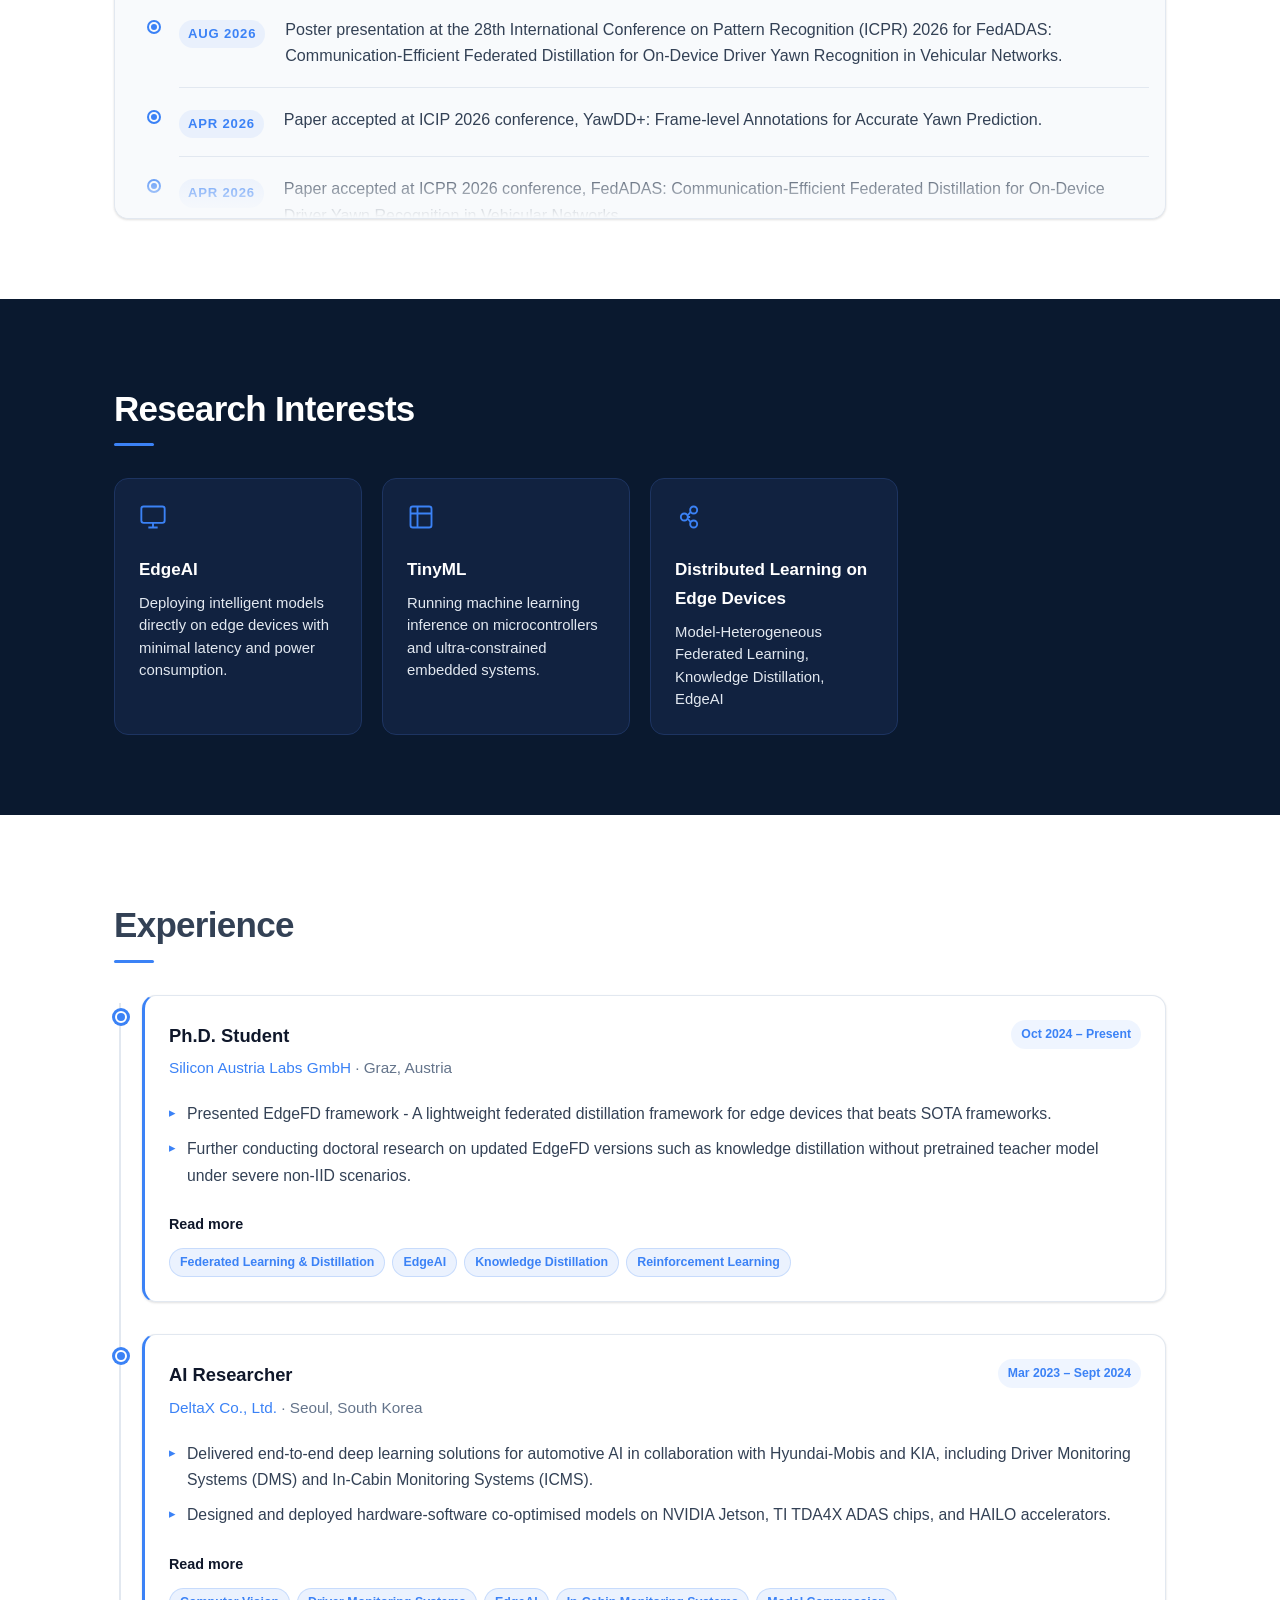
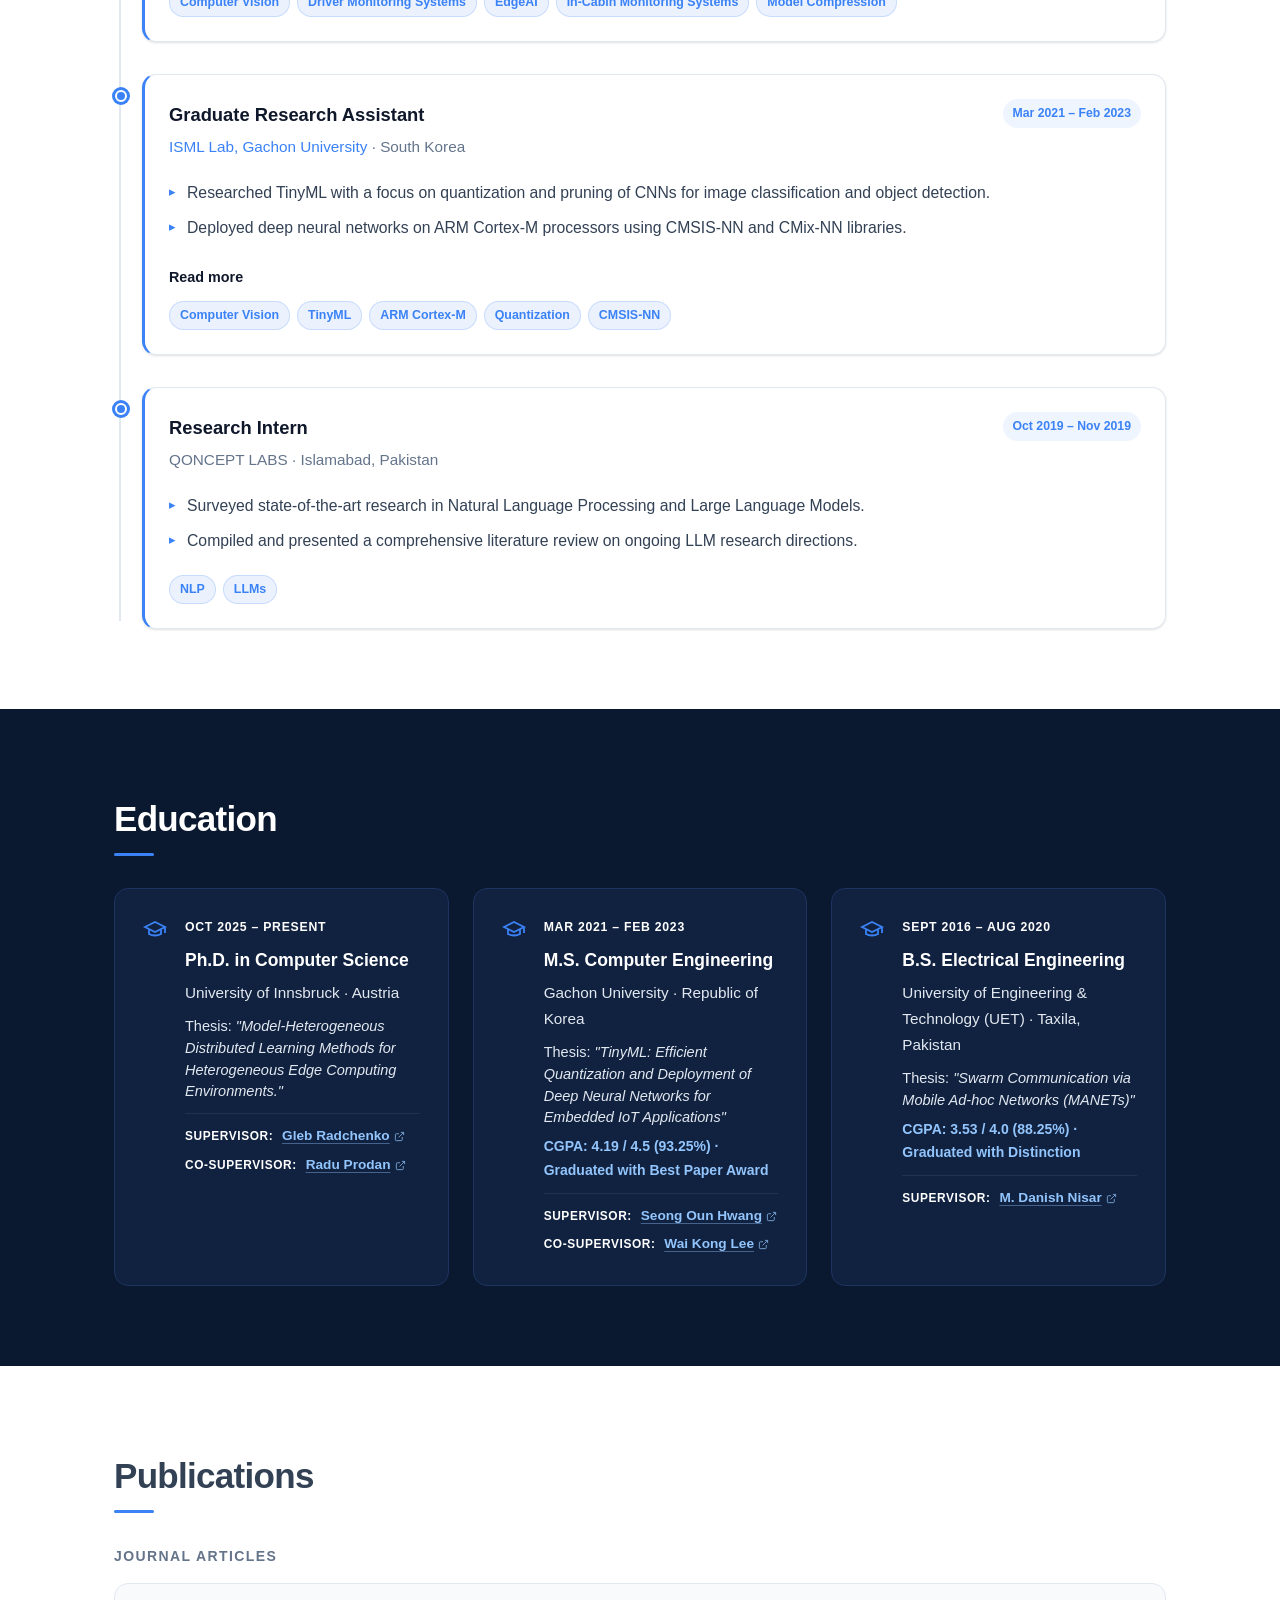
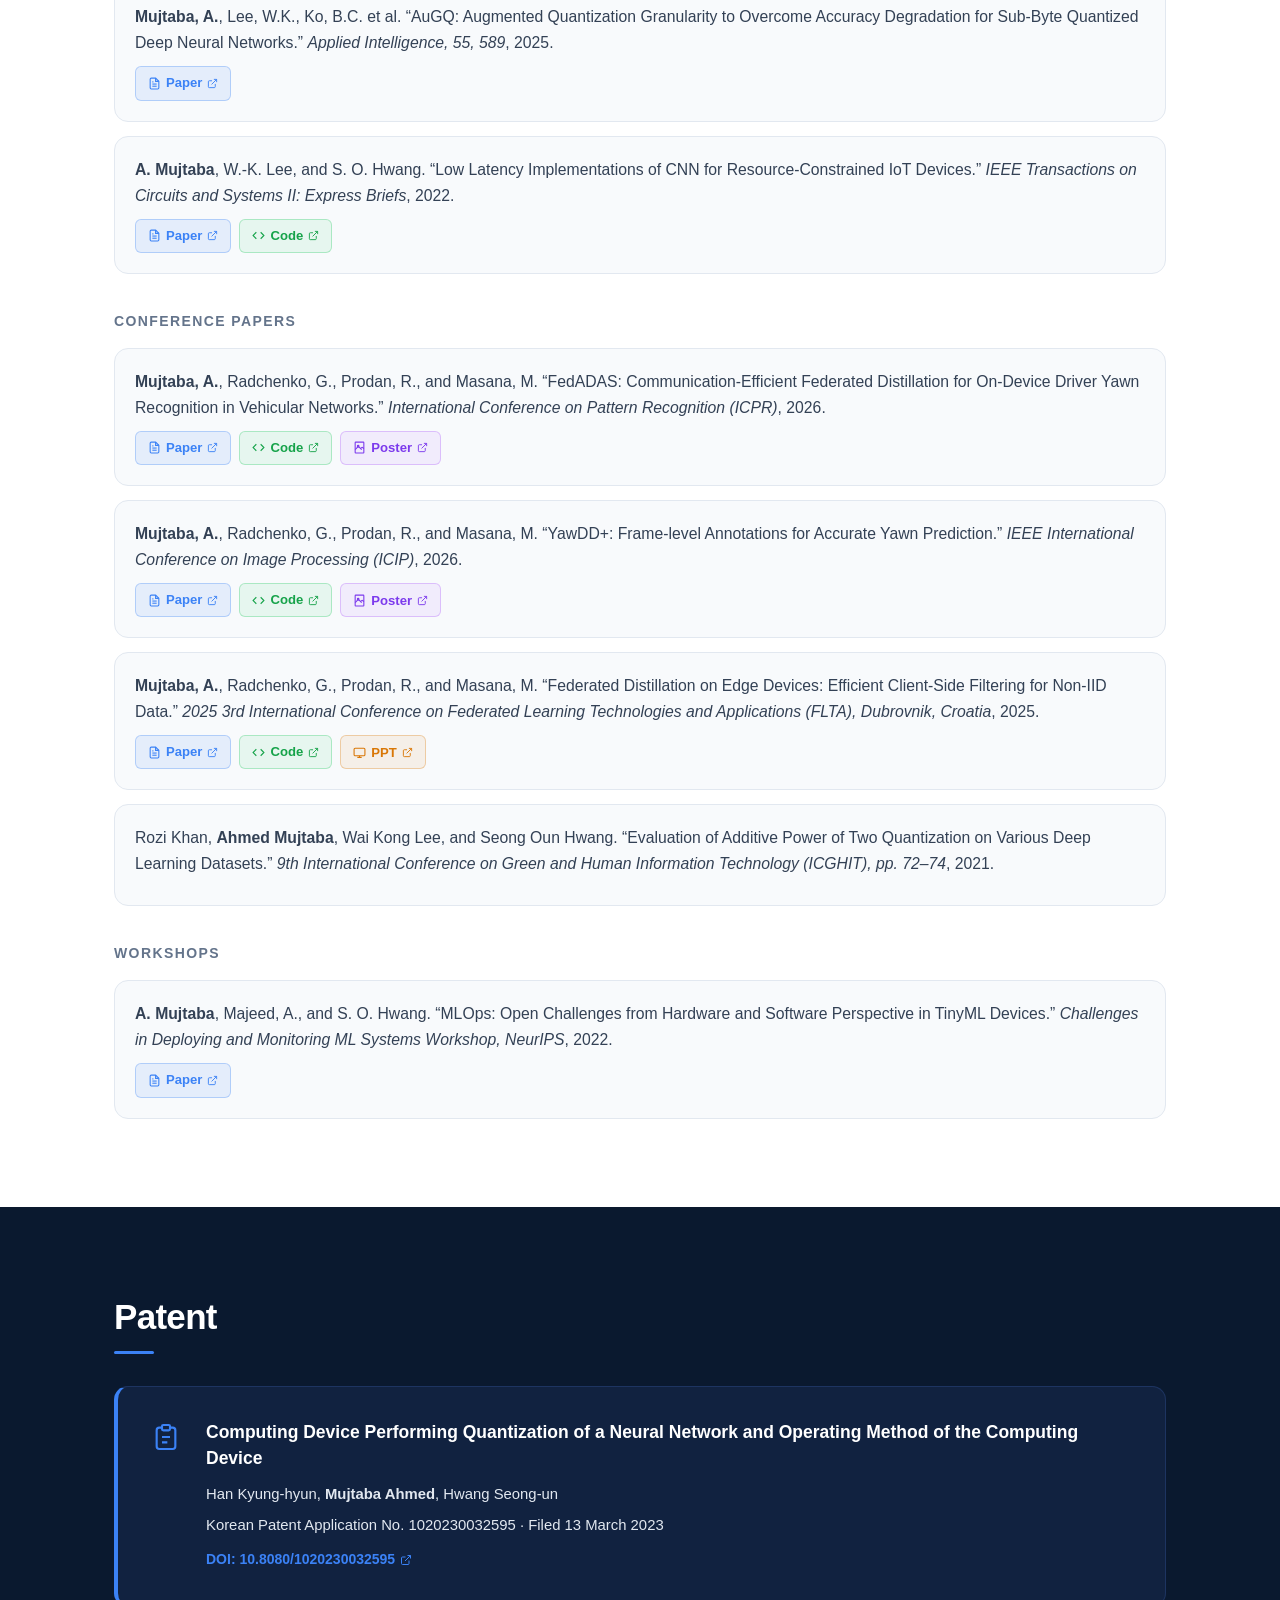
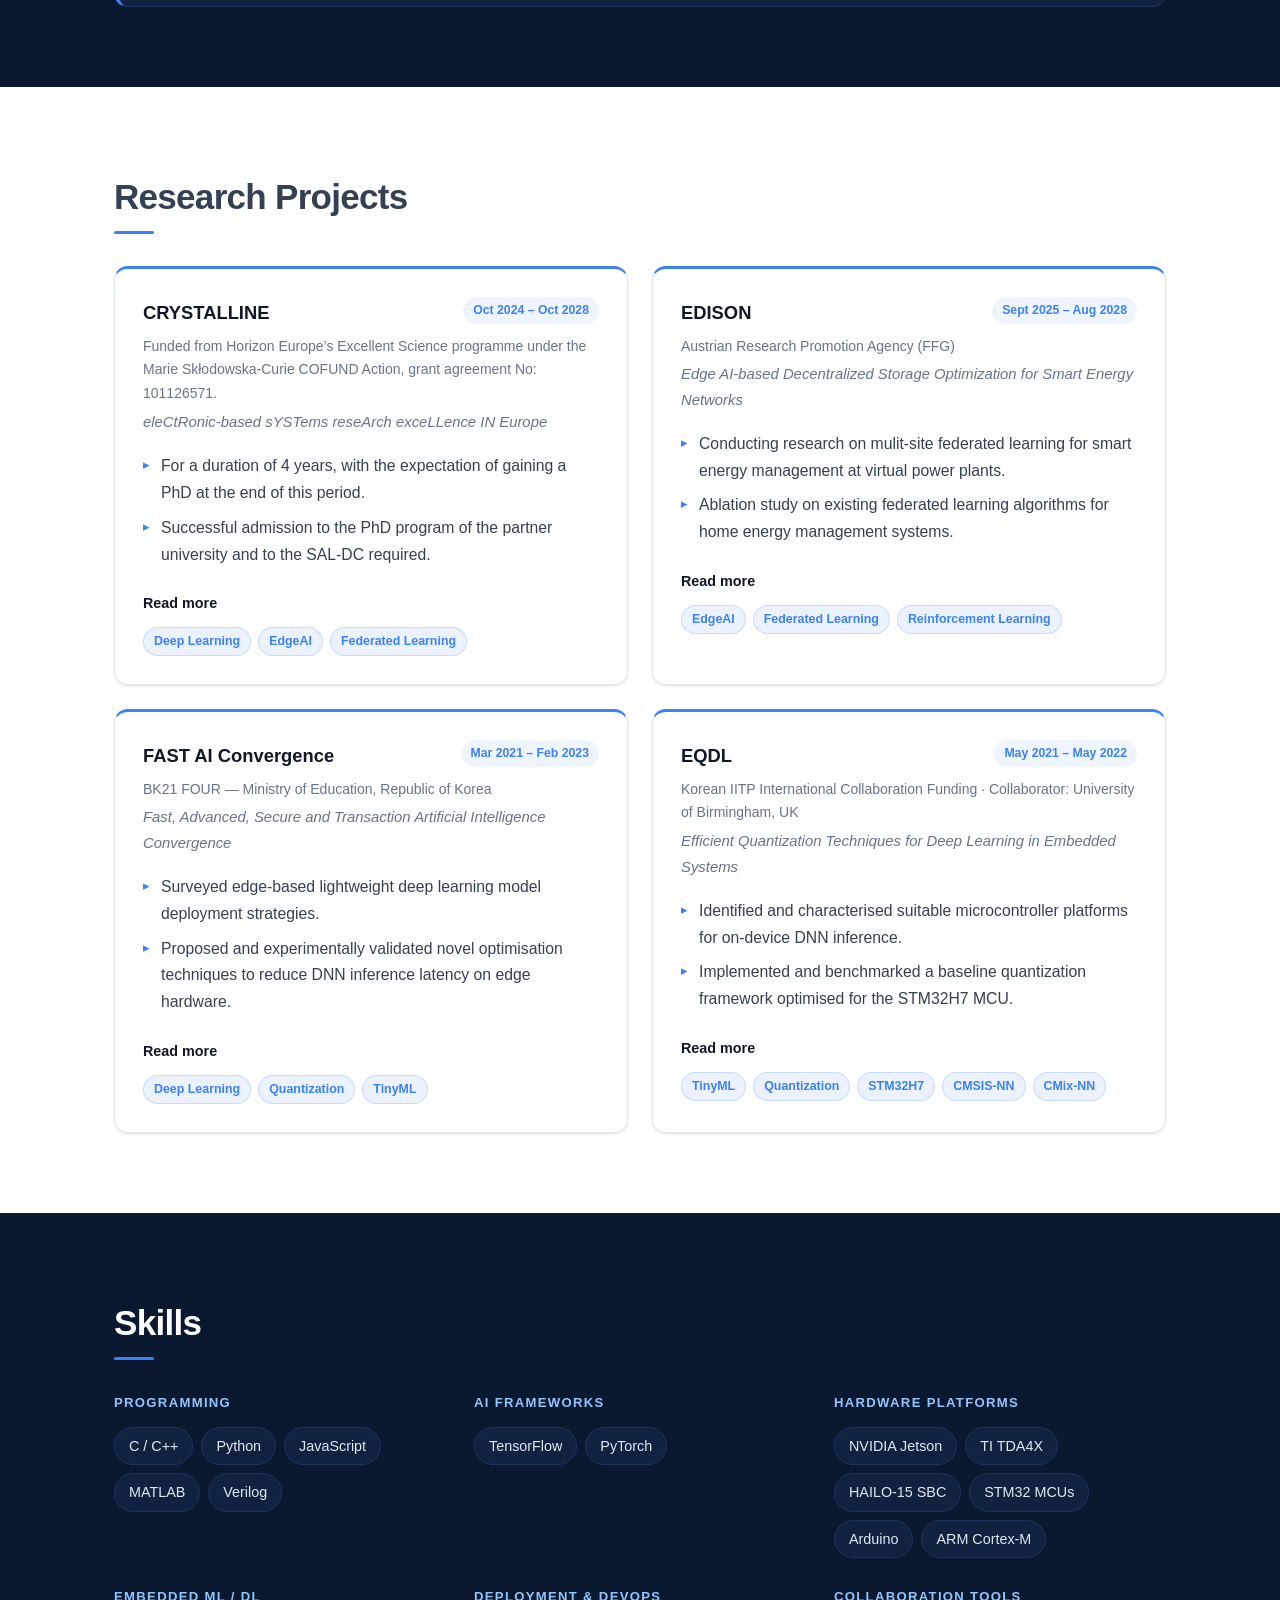
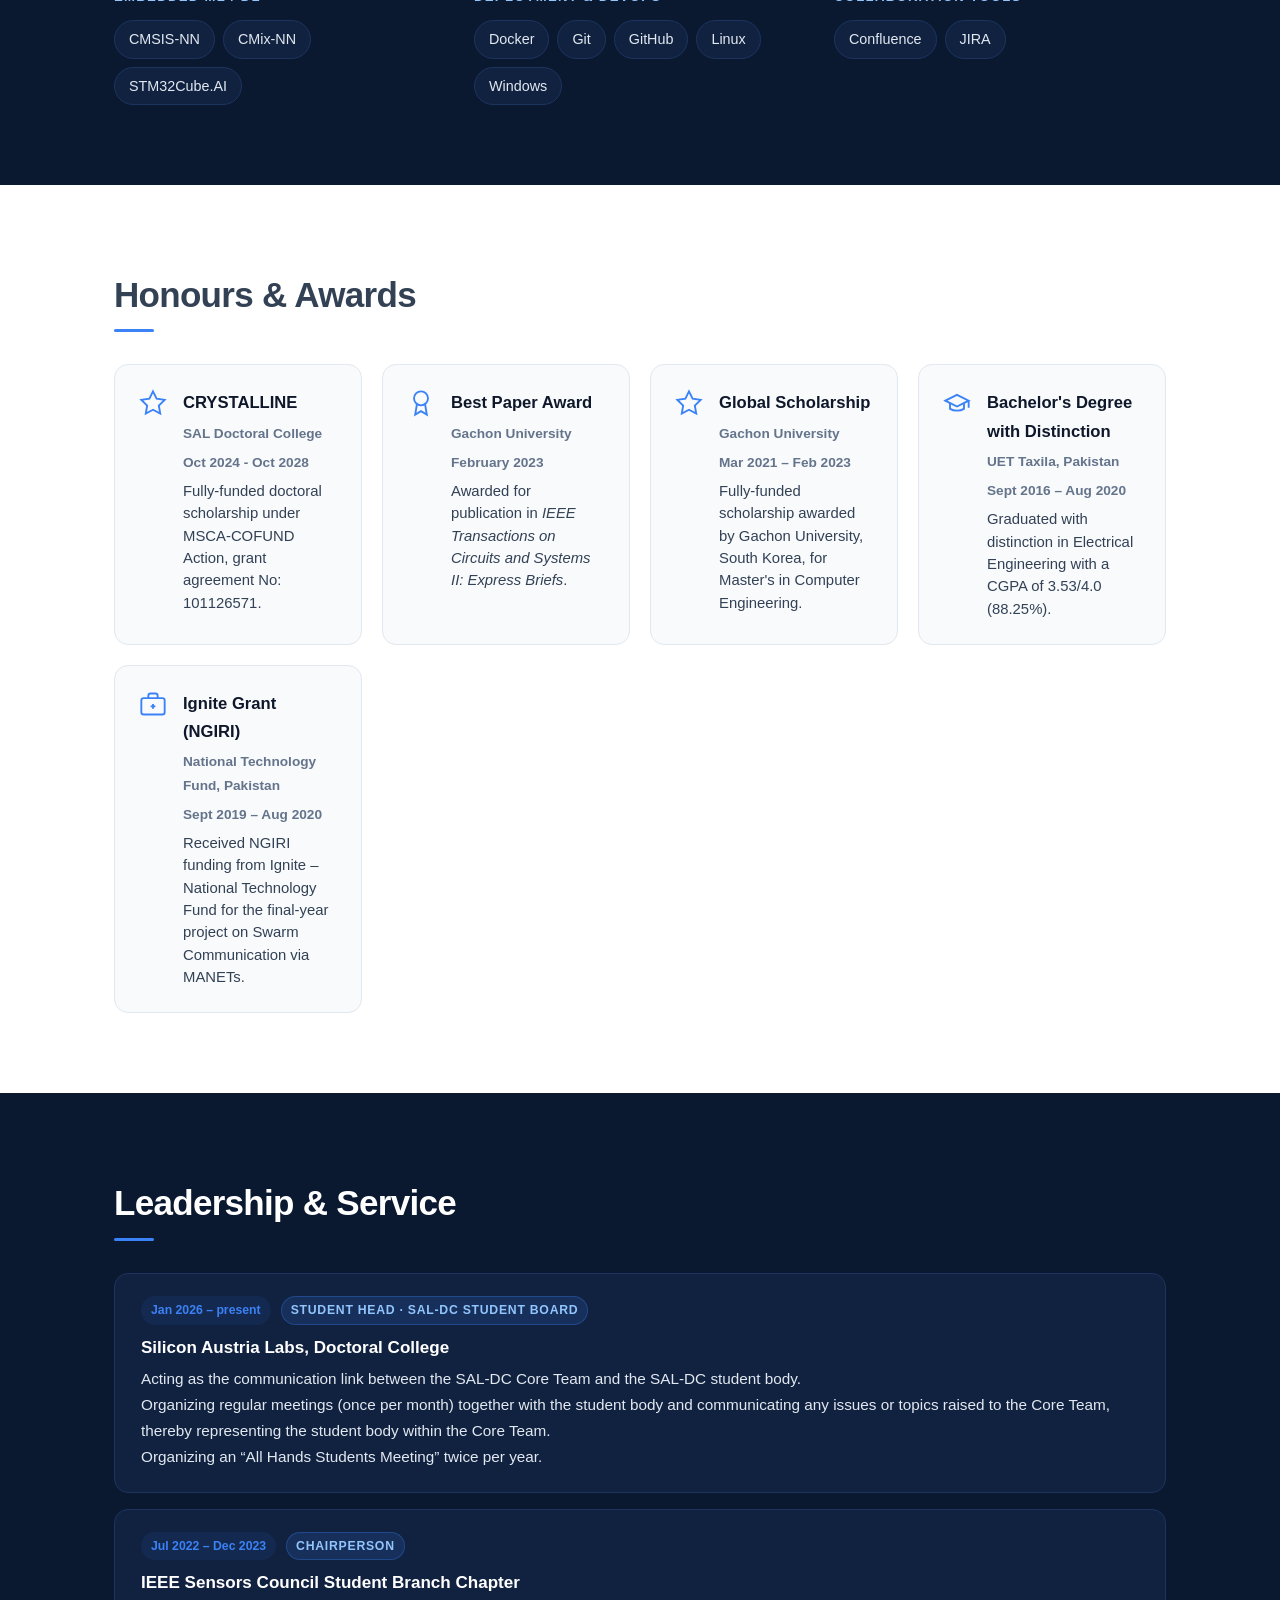
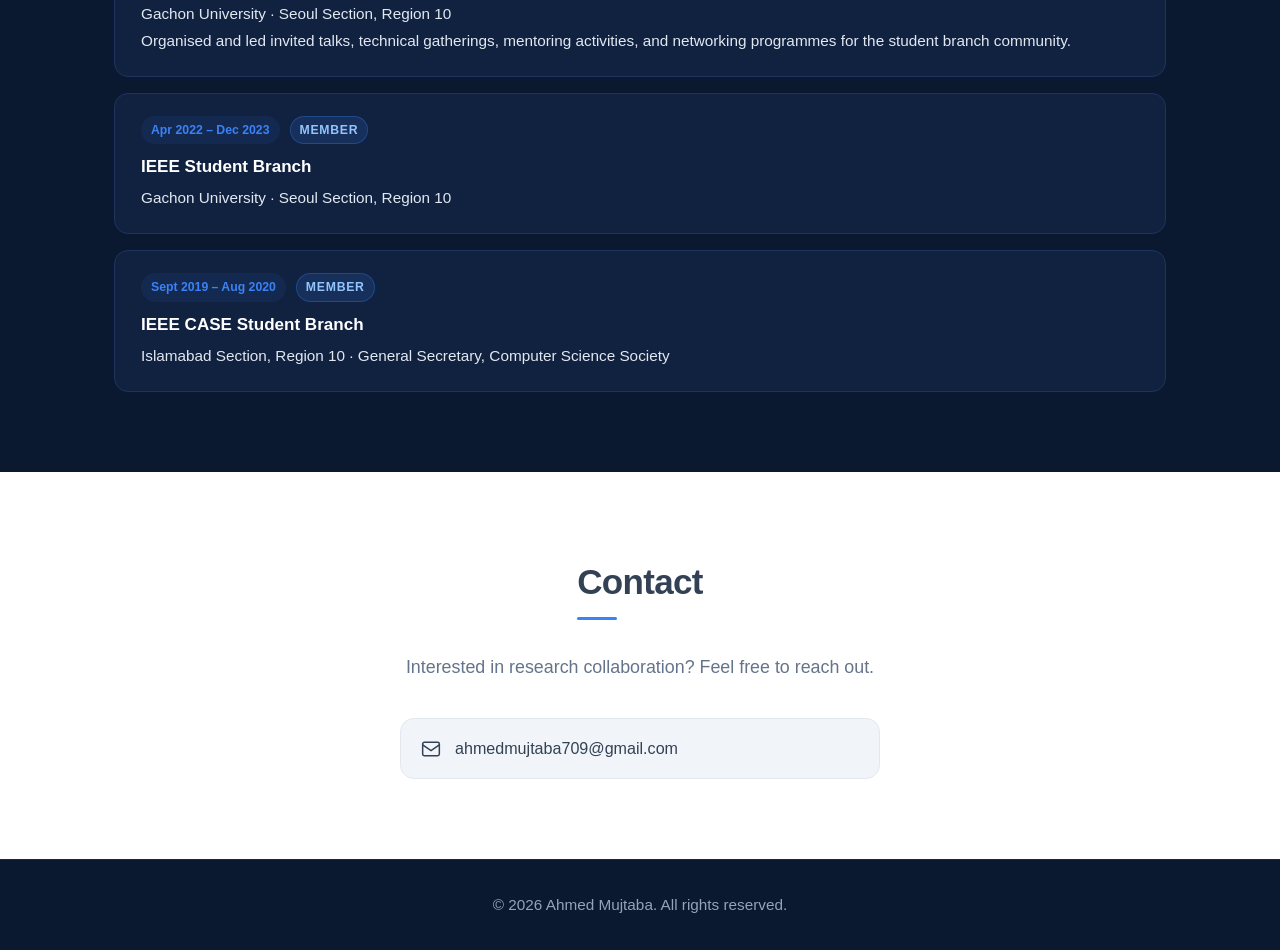
==== commit 895e88c2: "v3.14" ====
--- a/index.html
+++ b/index.html
@@ -612,7 +612,7 @@
               <svg width="28" height="28" viewBox="0 0 24 24" fill="none" stroke="currentColor" stroke-width="1.6"><circle cx="8" cy="12" r="3"/><circle cx="16" cy="6" r="3"/><circle cx="16" cy="18" r="3"/><path d="M11 12h2M13.5 7.5l-2.5 3M13.5 16.5l-2.5-3"/></svg>
             </div>
             <h3>Distributed Learning on Edge Devices</h3>
-            <p>Model-Agnostic Federated Learning, Knowledge Distillation</p>
+            <p>Model-Heterogeneous Federated Learning, Knowledge Distillation, EdgeAI</p>
           </div>
         </div>
       </div>
@@ -744,11 +744,11 @@
               <div class="edu-supervisors">
                 <p class="edu-sup-row">
                   <span class="edu-sup-label">Supervisor:</span>
-                  <a class="edu-sup-link" href="https://glebradchenko.com/en/" target="_blank" rel="noopener noreferrer">Dr. Gleb Radchenko</a>
+                  <a class="edu-sup-link" href="https://glebradchenko.com/en/" target="_blank" rel="noopener noreferrer">Gleb Radchenko<svg class="edu-sup-ext" aria-hidden="true" width="11" height="11" viewBox="0 0 24 24" fill="none" stroke="currentColor" stroke-width="2"><path d="M18 13v6a2 2 0 01-2 2H5a2 2 0 01-2-2V8a2 2 0 012-2h6"/><polyline points="15 3 21 3 21 9"/><line x1="10" y1="14" x2="21" y2="3"/></svg></a>
                 </p>
                 <p class="edu-sup-row">
                   <span class="edu-sup-label">Co-supervisor:</span>
-                  <a class="edu-sup-link" href="https://edgeai-informatik.uibk.ac.at/team/" target="_blank" rel="noopener noreferrer">Univ.-Prof. Dr. Radu Prodan</a>
+                  <a class="edu-sup-link" href="https://edgeai-informatik.uibk.ac.at/team/" target="_blank" rel="noopener noreferrer">Radu Prodan<svg class="edu-sup-ext" aria-hidden="true" width="11" height="11" viewBox="0 0 24 24" fill="none" stroke="currentColor" stroke-width="2"><path d="M18 13v6a2 2 0 01-2 2H5a2 2 0 01-2-2V8a2 2 0 012-2h6"/><polyline points="15 3 21 3 21 9"/><line x1="10" y1="14" x2="21" y2="3"/></svg></a>
                 </p>
               </div>
             </div>
@@ -767,11 +767,11 @@
               <div class="edu-supervisors">
                 <p class="edu-sup-row">
                   <span class="edu-sup-label">Supervisor:</span>
-                  <a class="edu-sup-link" href="https://ai-security.github.io/professor_main_e.htm" target="_blank" rel="noopener noreferrer">Prof. Seong Oun Hwang</a>
+                  <a class="edu-sup-link" href="https://ai-security.github.io/professor_main_e.htm" target="_blank" rel="noopener noreferrer">Seong Oun Hwang<svg class="edu-sup-ext" aria-hidden="true" width="11" height="11" viewBox="0 0 24 24" fill="none" stroke="currentColor" stroke-width="2"><path d="M18 13v6a2 2 0 01-2 2H5a2 2 0 01-2-2V8a2 2 0 012-2h6"/><polyline points="15 3 21 3 21 9"/><line x1="10" y1="14" x2="21" y2="3"/></svg></a>
                 </p>
                 <p class="edu-sup-row">
                   <span class="edu-sup-label">Co-supervisor:</span>
-                  <a class="edu-sup-link" href="https://sites.google.com/view/waikonglee/home" target="_blank" rel="noopener noreferrer">Dr. Wai Kong Lee</a>
+                  <a class="edu-sup-link" href="https://sites.google.com/view/waikonglee/home" target="_blank" rel="noopener noreferrer">Wai Kong Lee<svg class="edu-sup-ext" aria-hidden="true" width="11" height="11" viewBox="0 0 24 24" fill="none" stroke="currentColor" stroke-width="2"><path d="M18 13v6a2 2 0 01-2 2H5a2 2 0 01-2-2V8a2 2 0 012-2h6"/><polyline points="15 3 21 3 21 9"/><line x1="10" y1="14" x2="21" y2="3"/></svg></a>
                 </p>
               </div>
             </div>
@@ -790,7 +790,7 @@
               <div class="edu-supervisors">
                 <p class="edu-sup-row">
                   <span class="edu-sup-label">Supervisor:</span>
-                  <a class="edu-sup-link" href="https://www.linkedin.com/in/m-danish-nisar-aa378a20/" target="_blank" rel="noopener noreferrer">Dr. M. Danish Nisar</a>
+                  <a class="edu-sup-link" href="https://www.linkedin.com/in/m-danish-nisar-aa378a20/" target="_blank" rel="noopener noreferrer">M. Danish Nisar<svg class="edu-sup-ext" aria-hidden="true" width="11" height="11" viewBox="0 0 24 24" fill="none" stroke="currentColor" stroke-width="2"><path d="M18 13v6a2 2 0 01-2 2H5a2 2 0 01-2-2V8a2 2 0 012-2h6"/><polyline points="15 3 21 3 21 9"/><line x1="10" y1="14" x2="21" y2="3"/></svg></a>
                 </p>
               </div>
             </div>
--- a/style.css
+++ b/style.css
@@ -615,15 +615,21 @@
 }
 
 .edu-sup-link {
-  color: var(--white);
-  font-weight: 700;
-  text-decoration: none;
-  transition: color var(--transition);
+  display: inline-flex;
+  align-items: center;
+  gap: 4px;
+  color: var(--accent-glow);
+  font-weight: 700;
+  text-decoration: underline;
+  text-decoration-color: rgba(147,197,253,.4);
+  text-underline-offset: 3px;
+  transition: color var(--transition), text-decoration-color var(--transition);
 }
 .edu-sup-link:hover {
-  color: var(--accent-glow);
-  text-decoration: underline;
-}
+  color: var(--white);
+  text-decoration-color: currentColor;
+}
+.edu-sup-ext { flex-shrink: 0; opacity: .8; }
 
 /* =====================================================
    PUBLICATIONS
@@ -1242,6 +1248,17 @@
 @media (min-width: 641px) {
   html { font-size: 17.5px; }
 
+  /* The bio collapses behind "More" so mobile isn't a wall of text. On desktop
+     the About grid is two columns, and a collapsed bio leaves the left column
+     ending ~160px above the taller meta card — an L-shaped void that reads as
+     stray white space before Latest Updates. There is room here, so show the
+     full bio and drop the toggle. (Visible text also beats hidden text for SEO.) */
+  .bio-more-text[hidden] {
+    display: block;     /* restores the original paragraph break */
+    margin-top: 16px;
+  }
+  .bio-more-btn { display: none; }
+
   /* Keep nav and small badge elements compact */
   .nav-links a       { font-size: .76rem; }
   .tag               { font-size: .71rem; }
